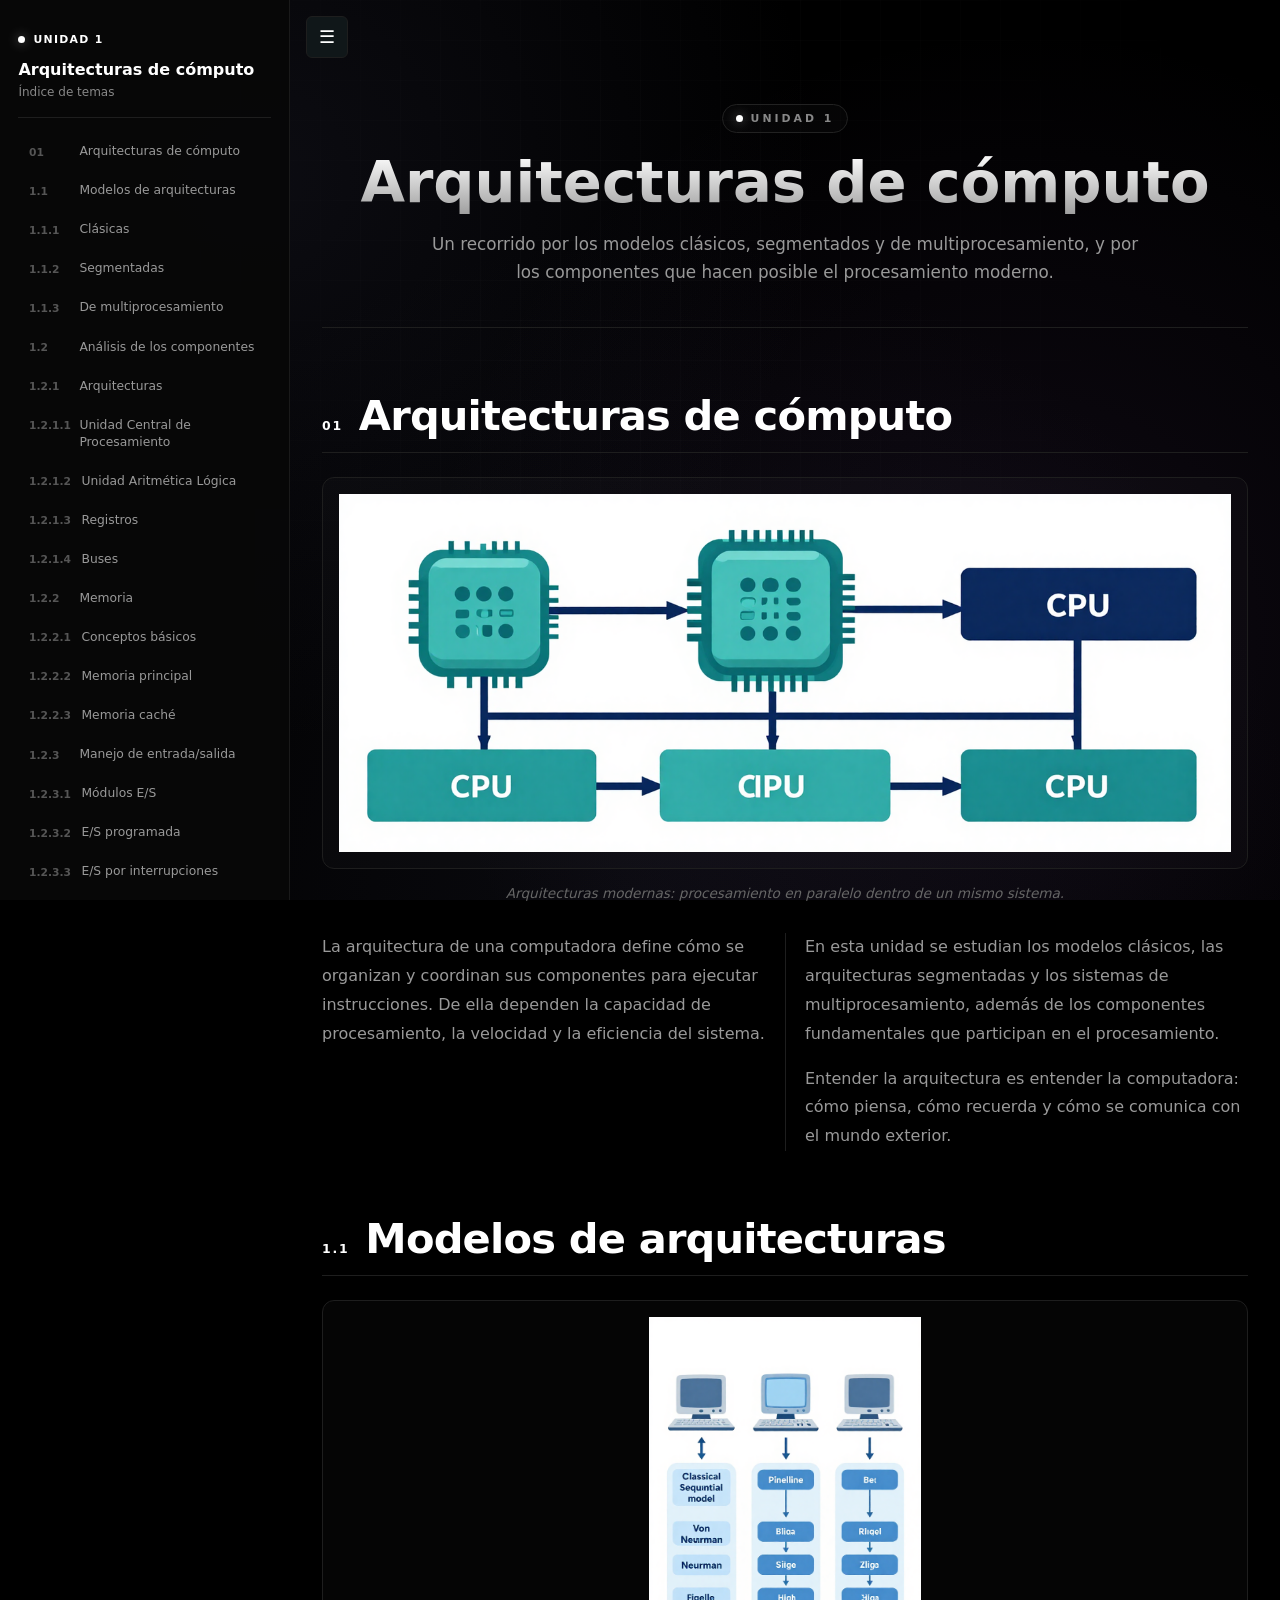
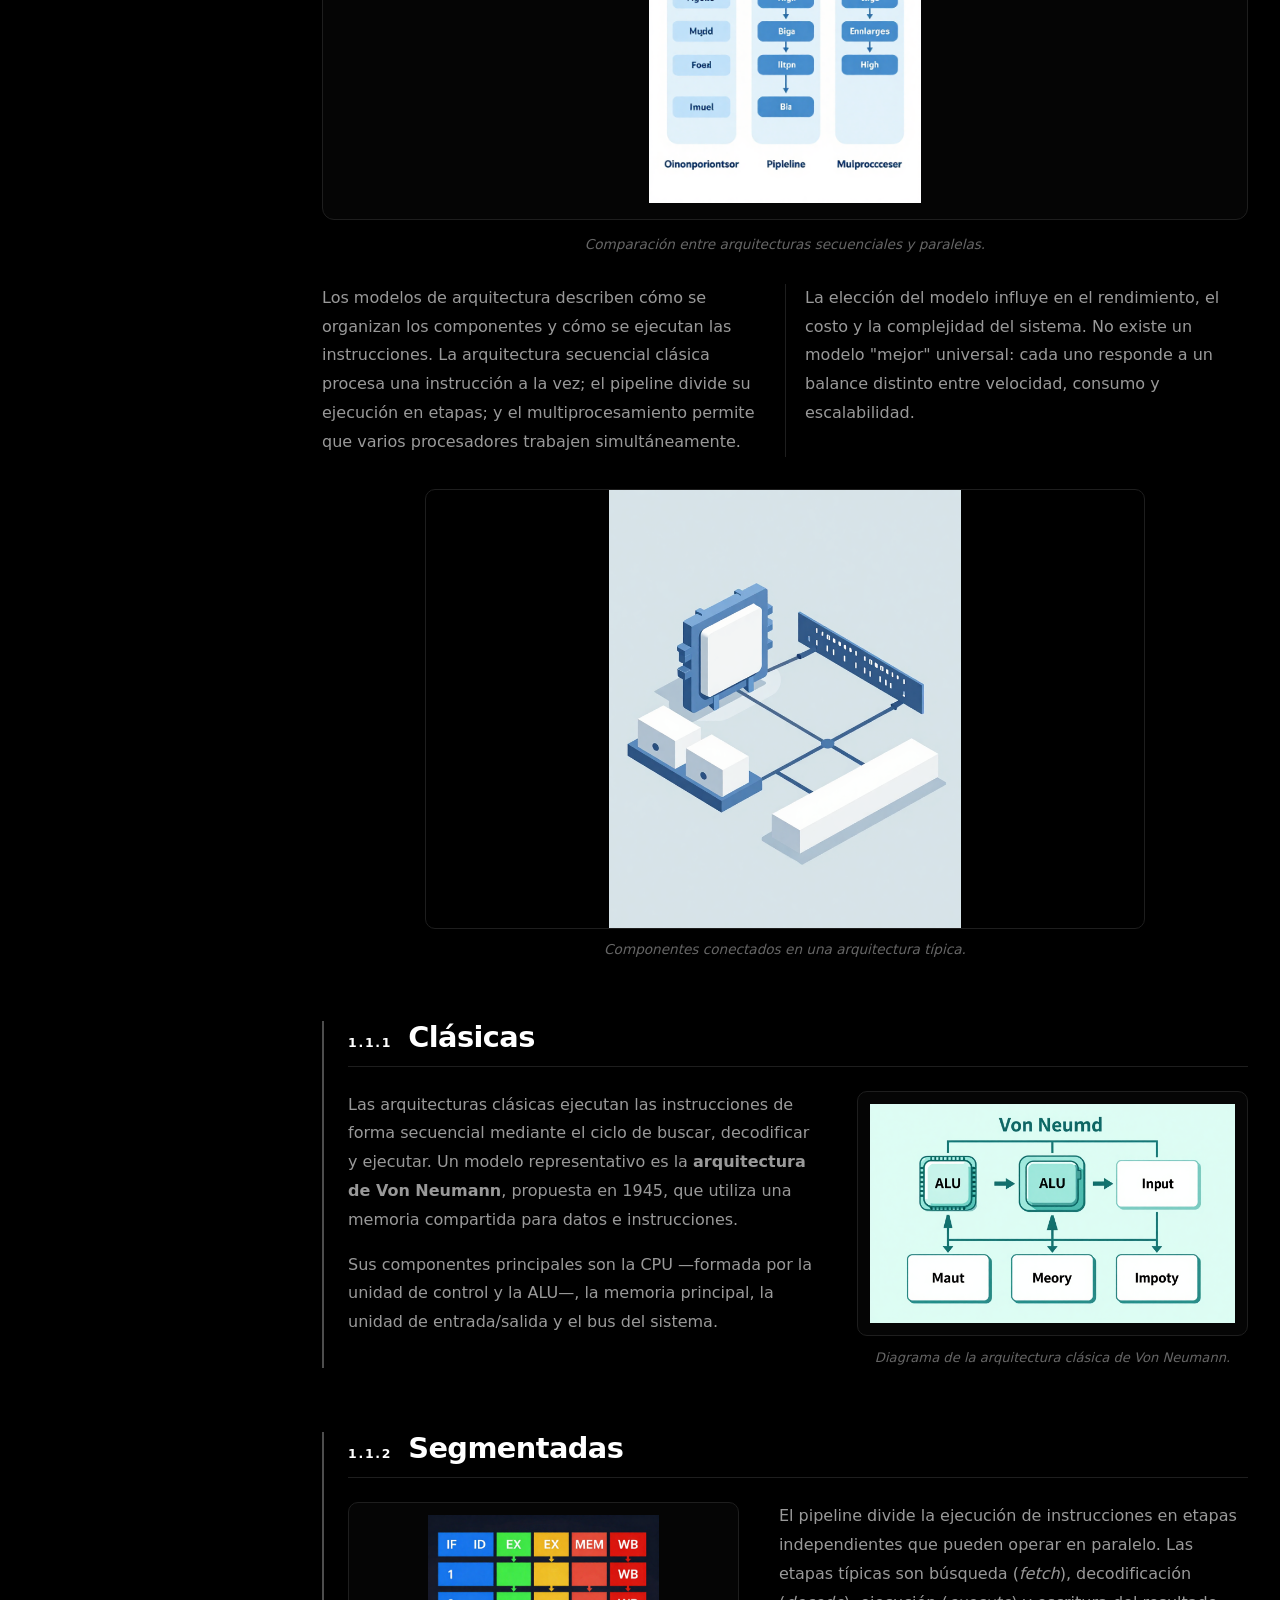
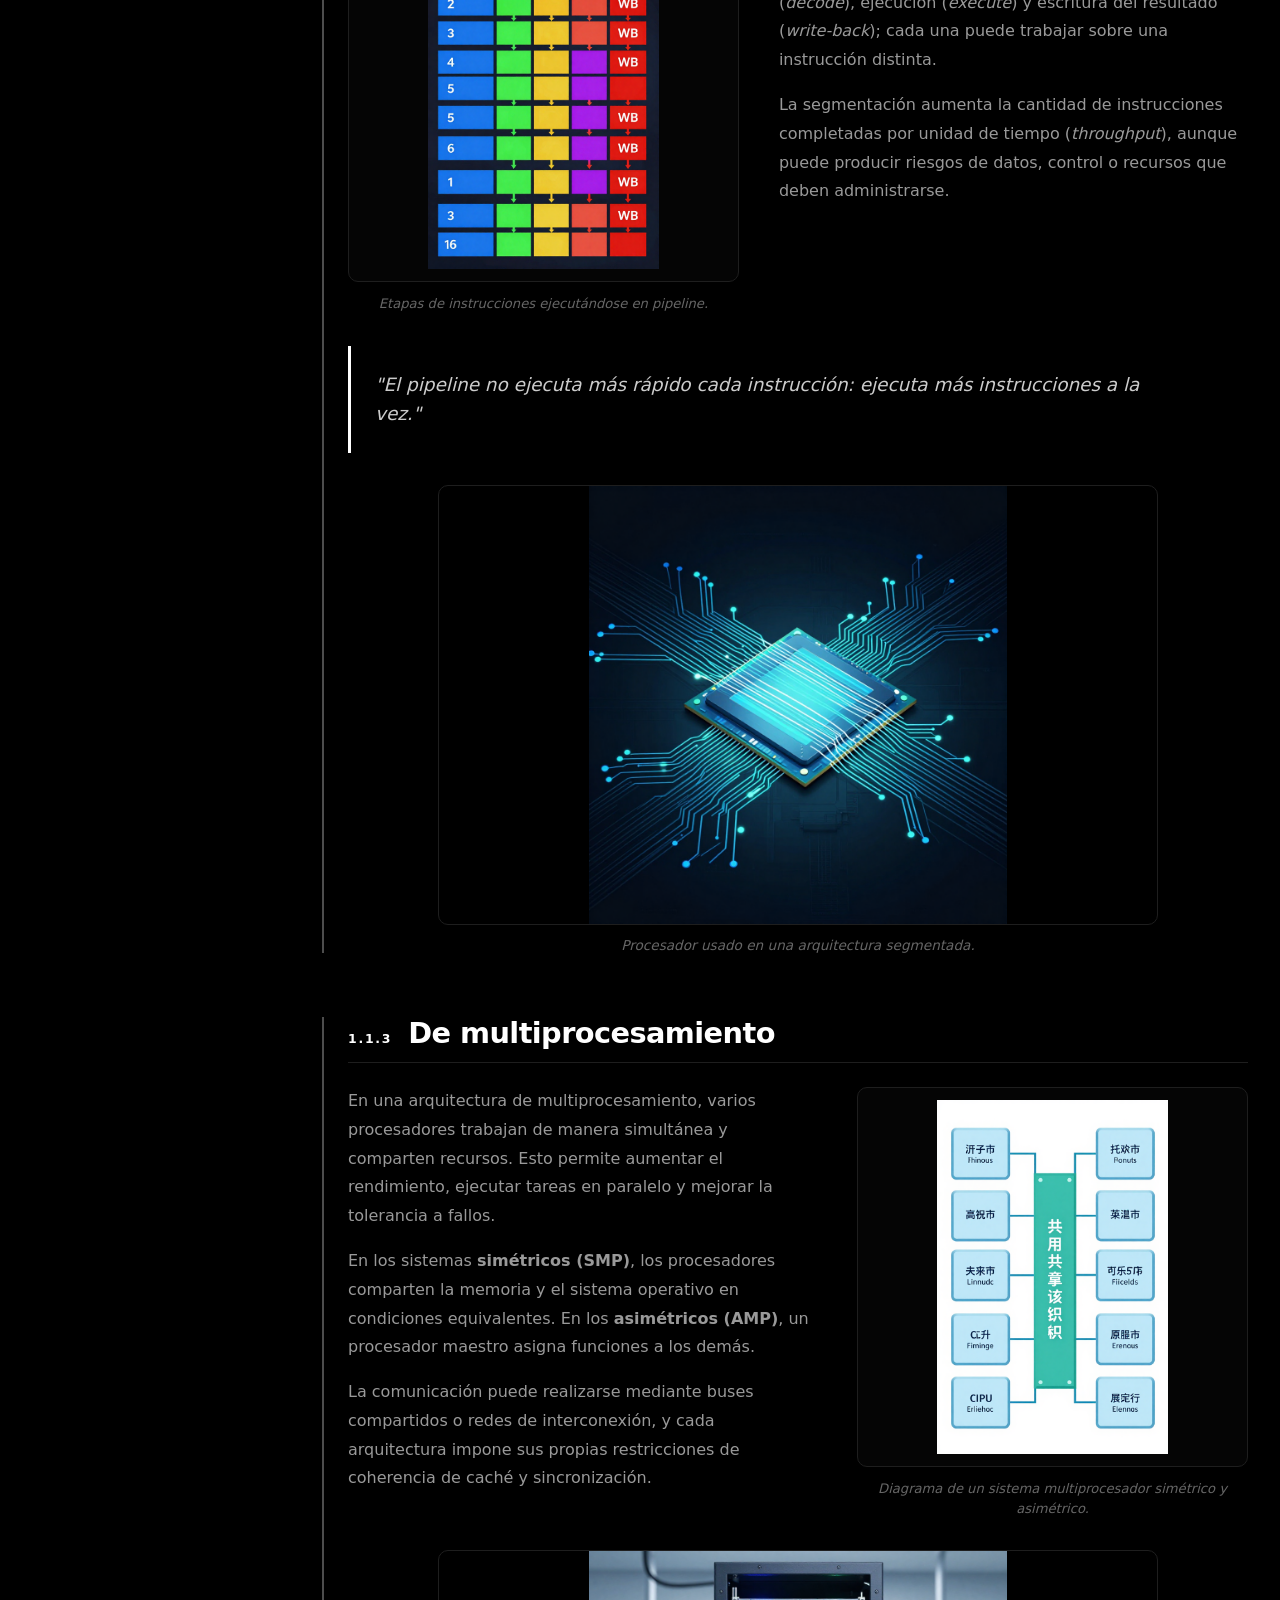
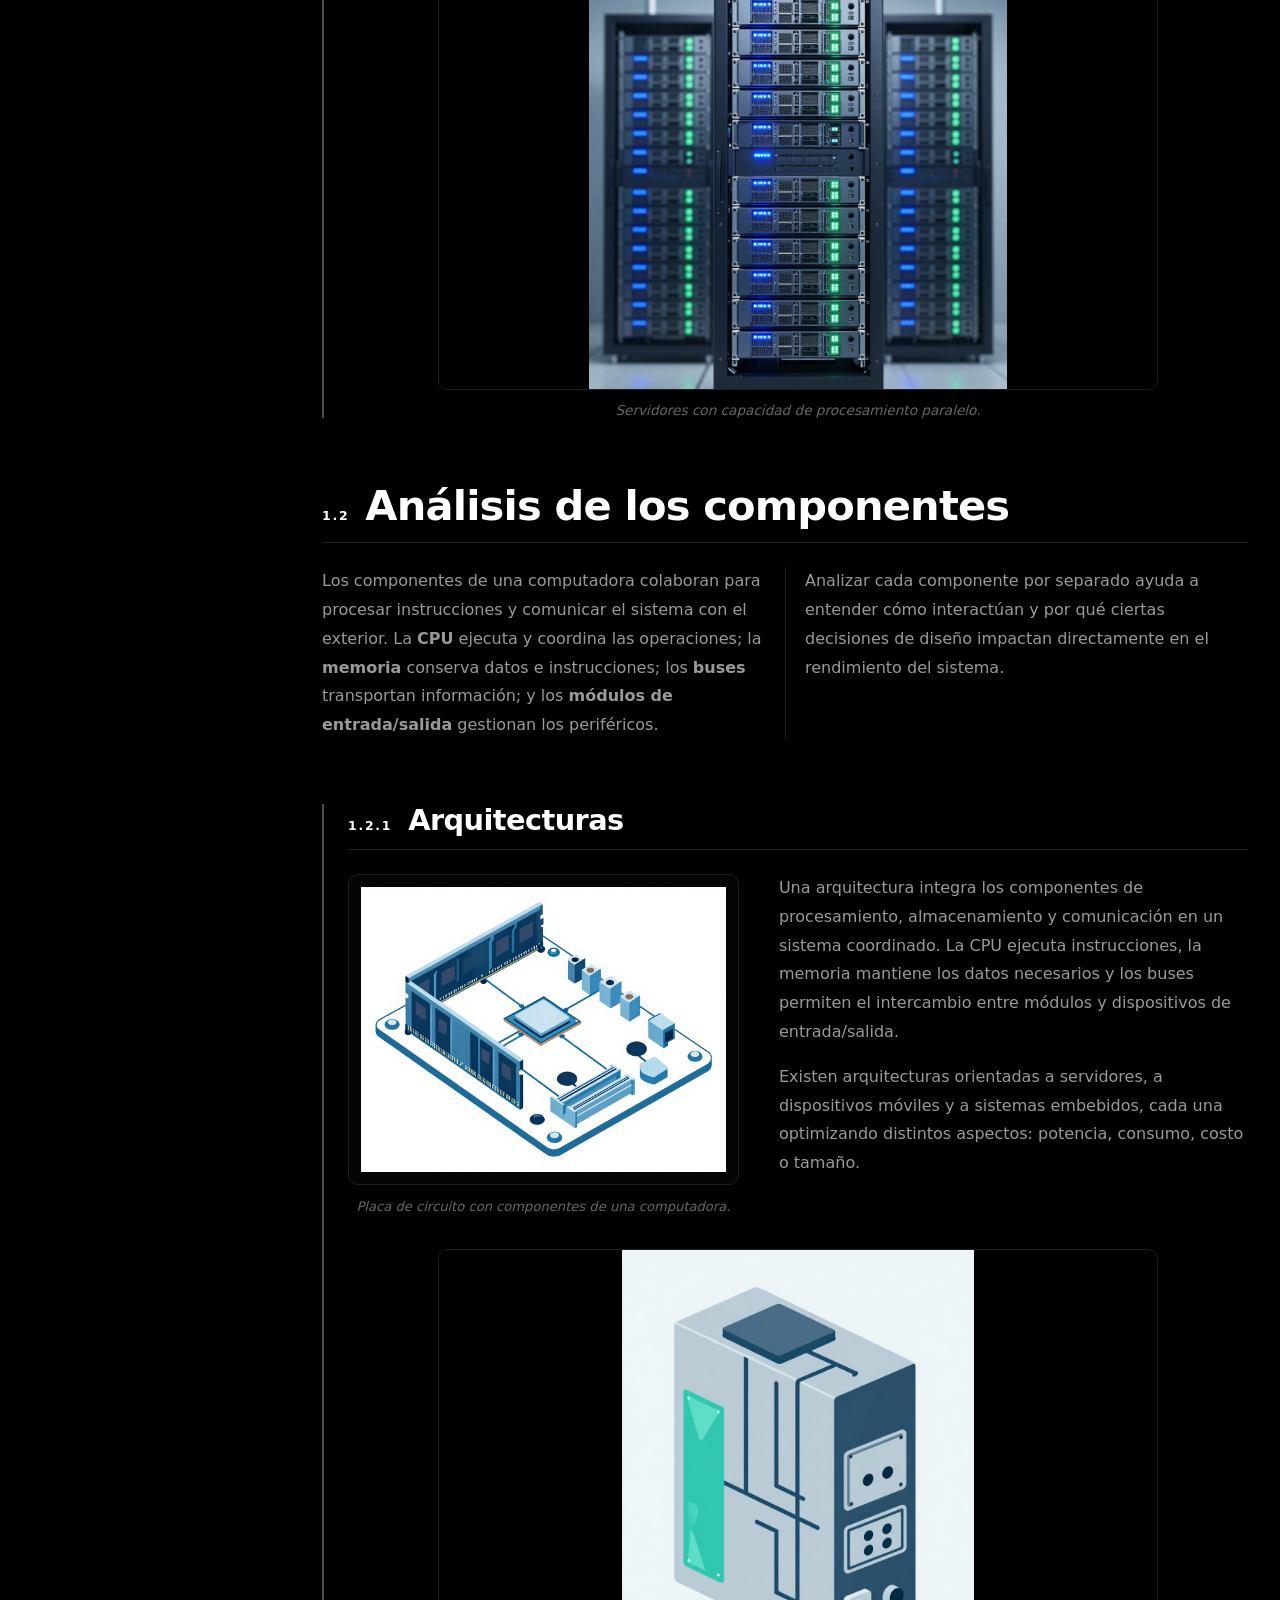
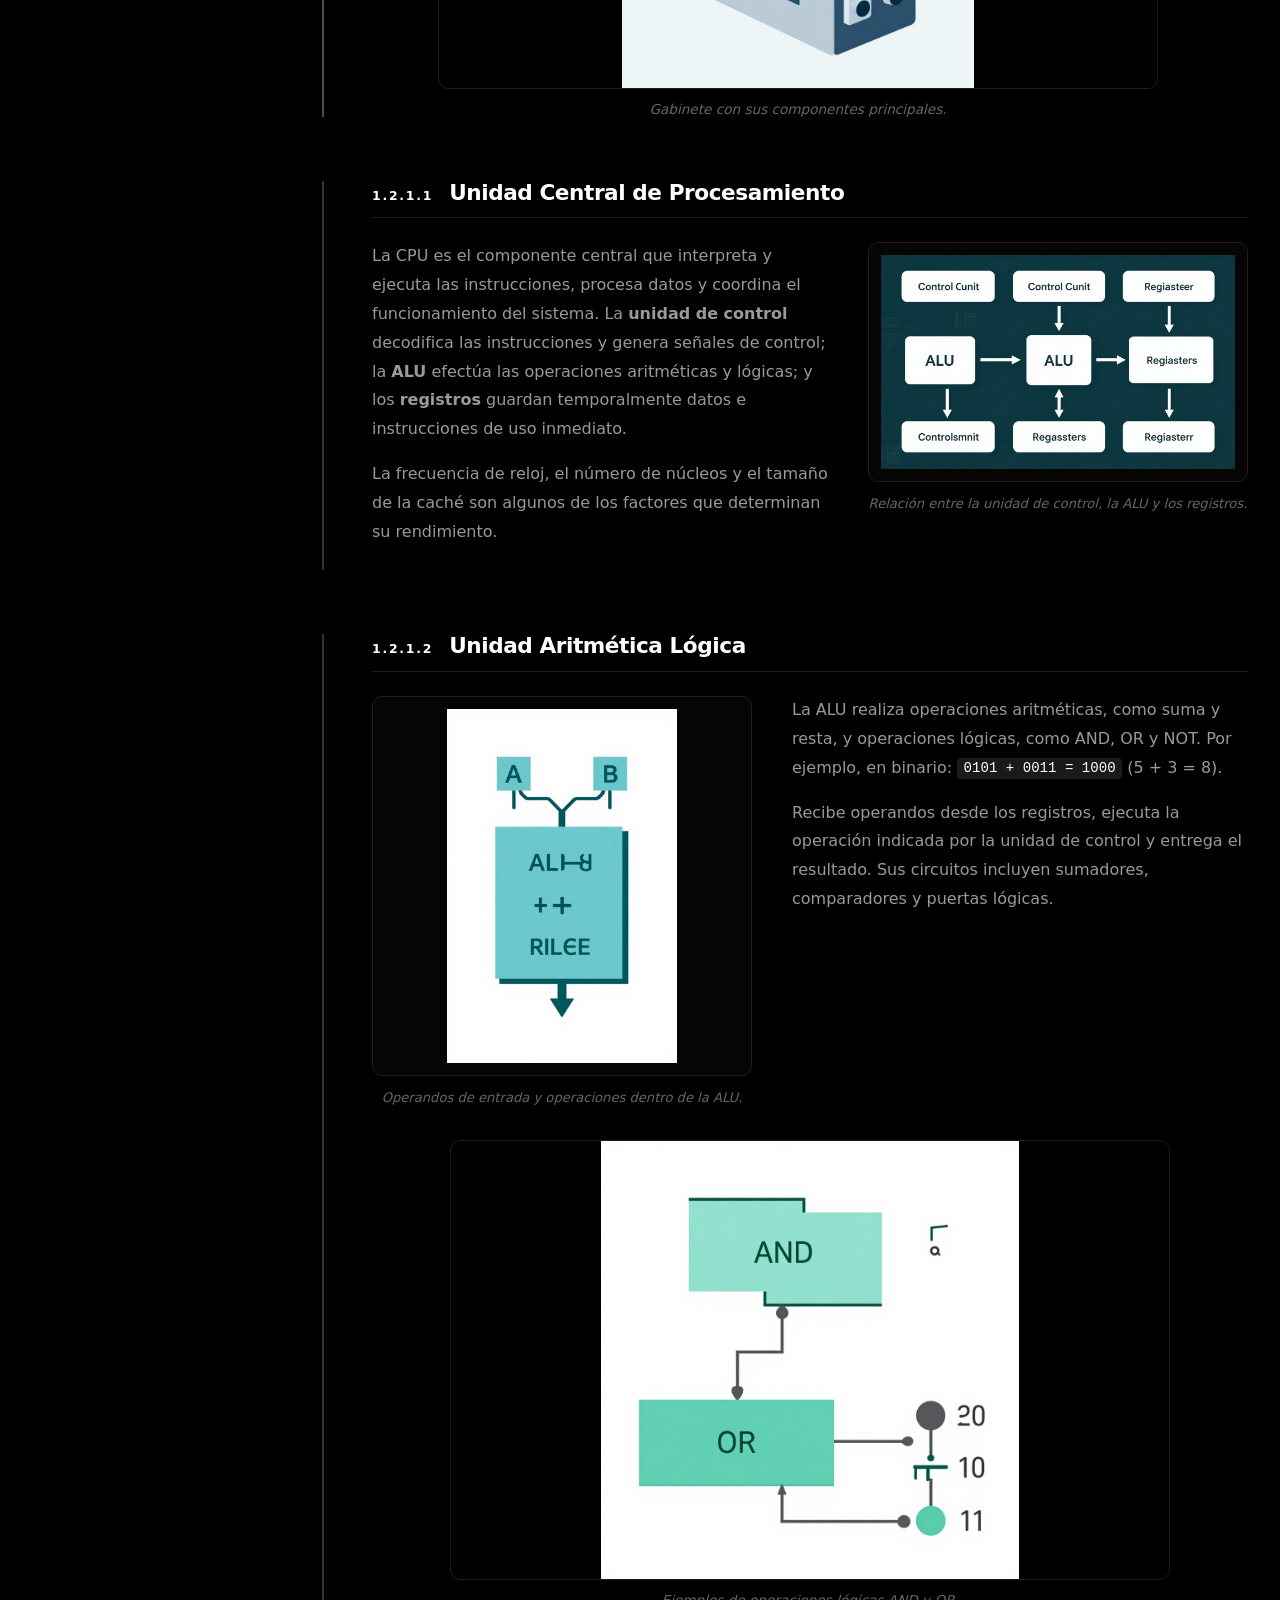
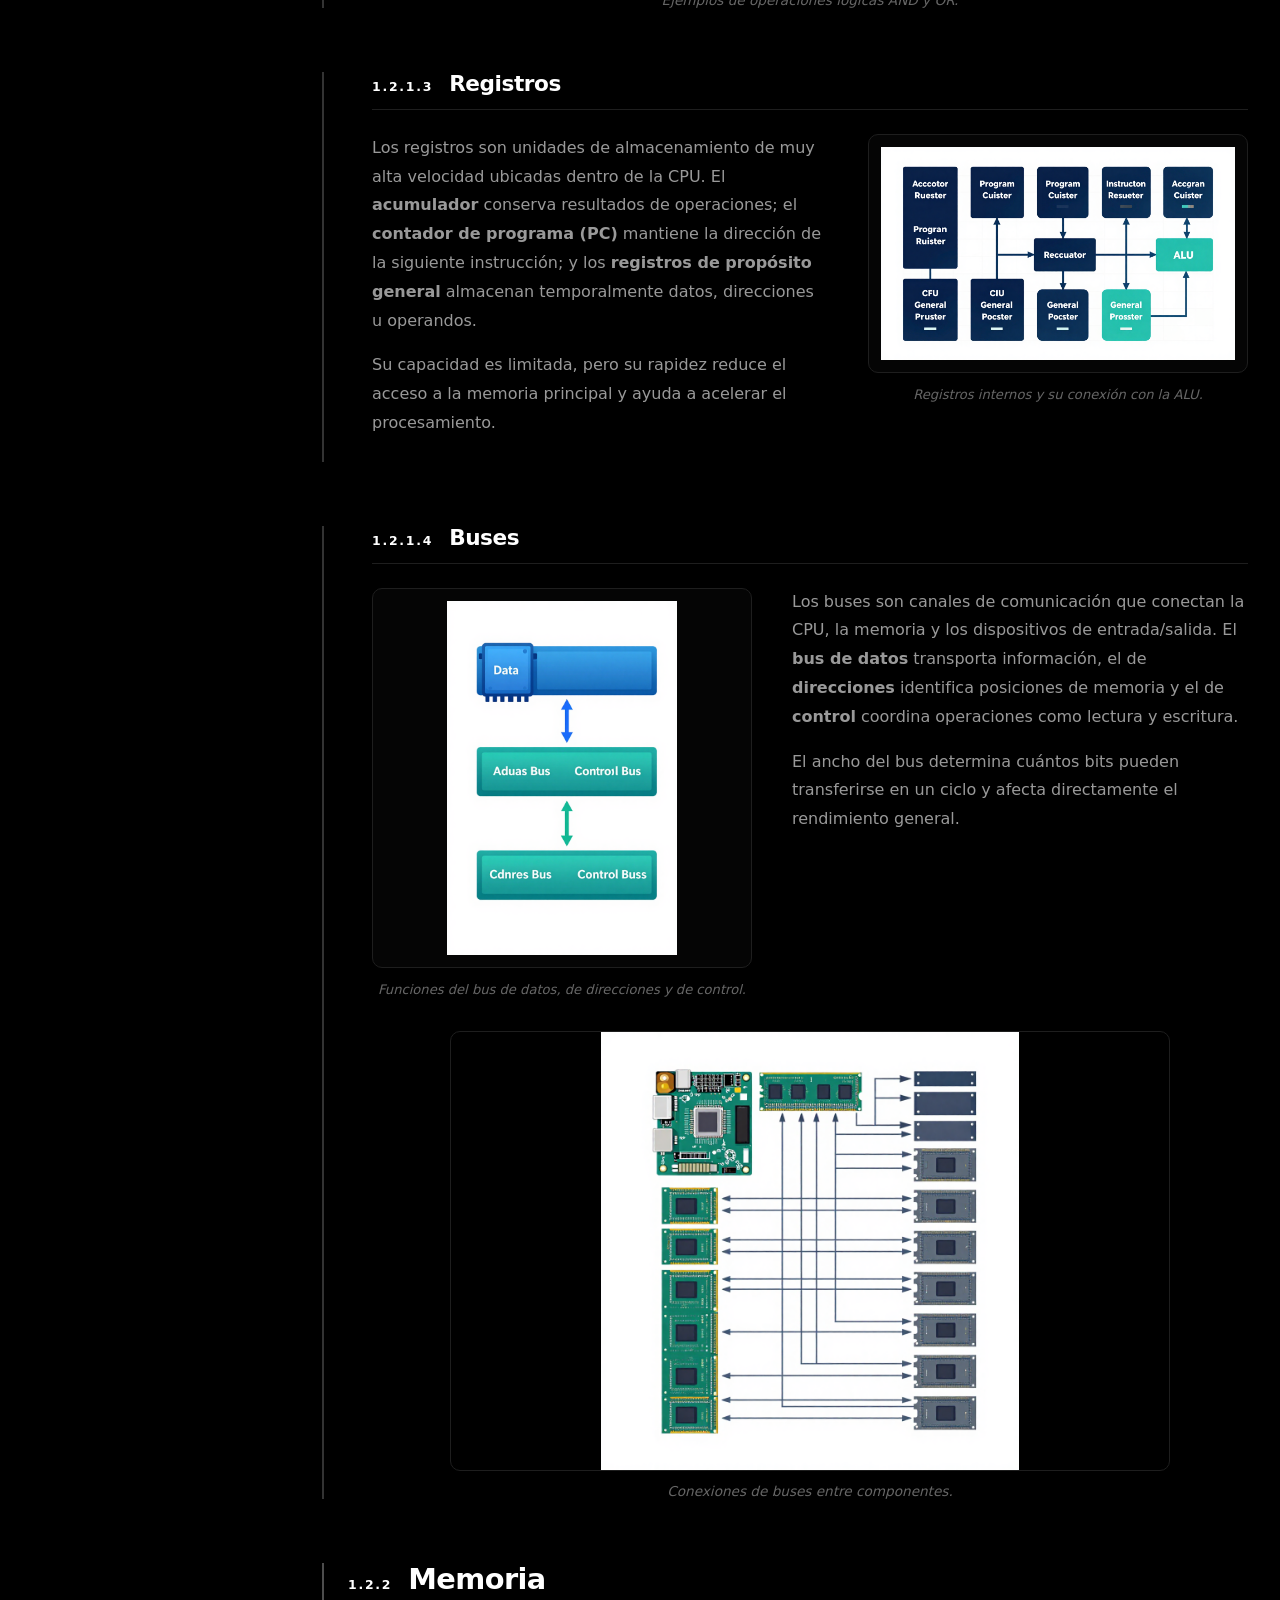
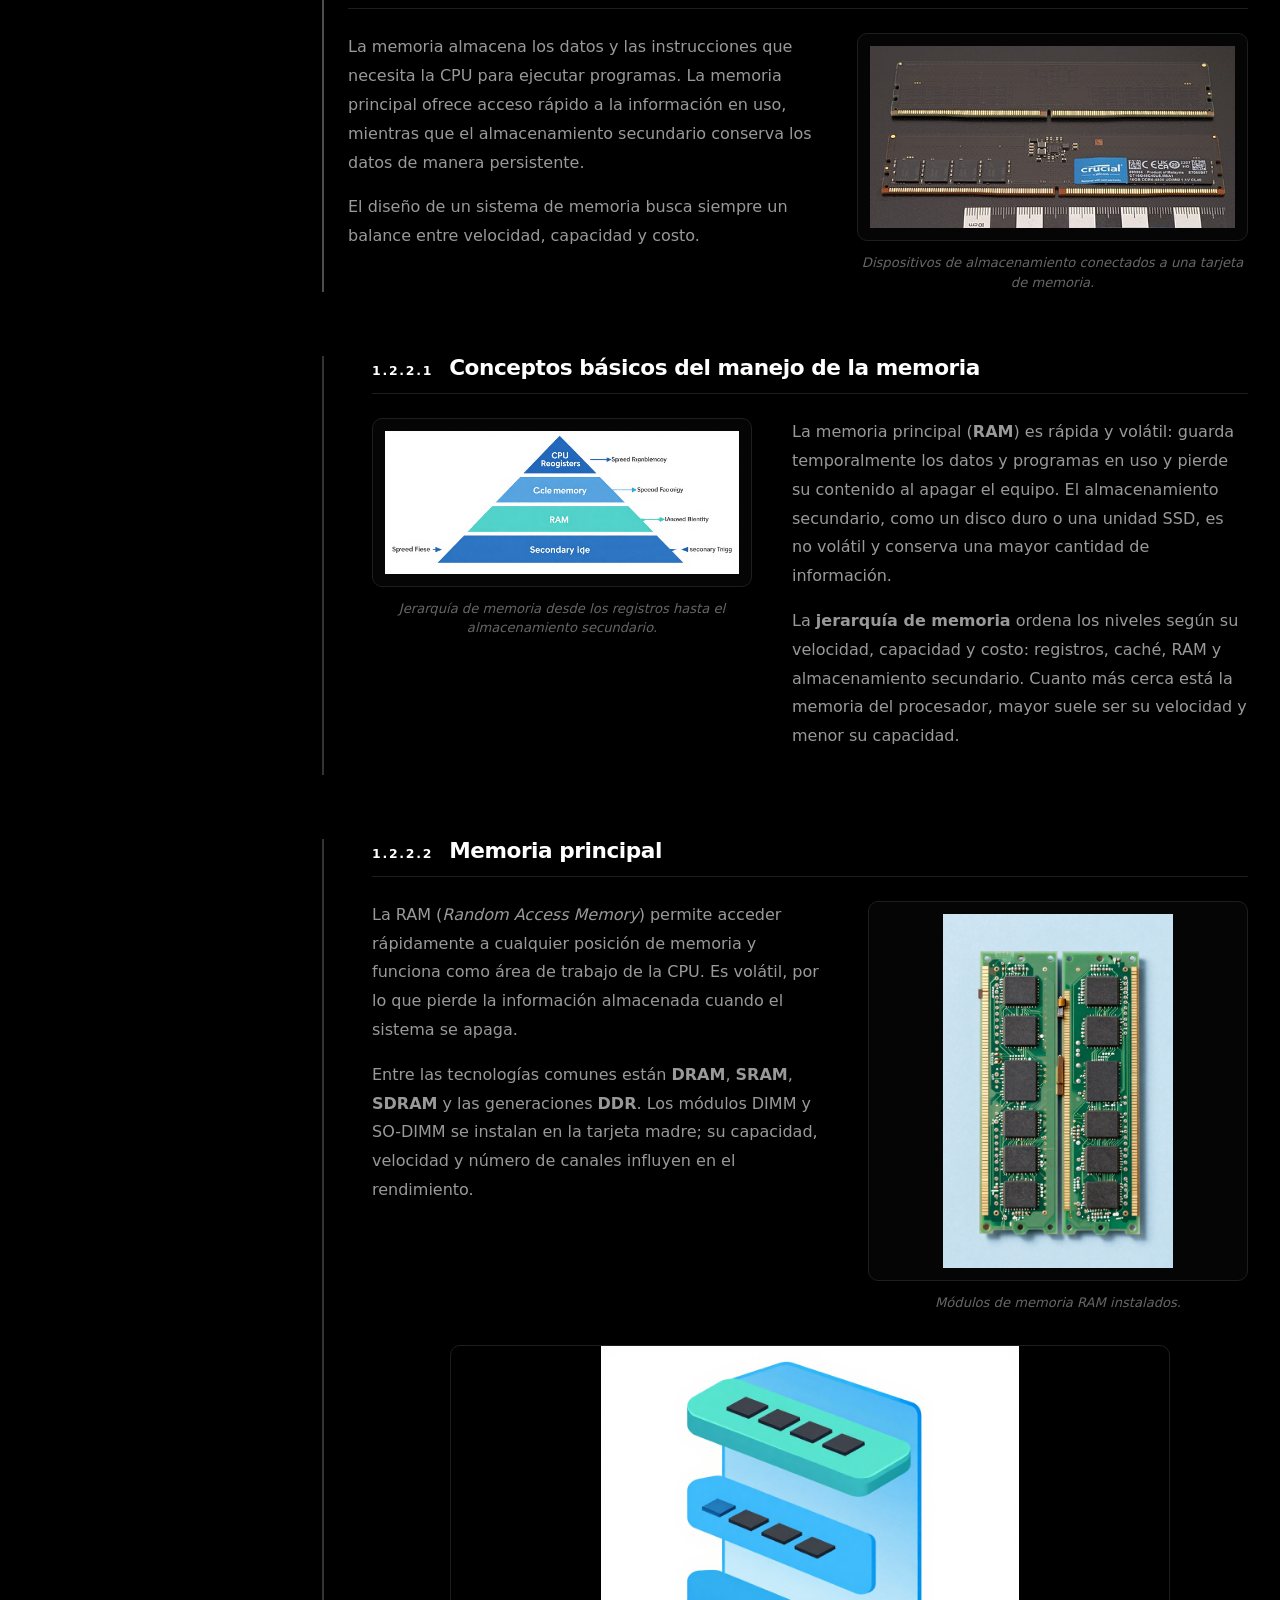
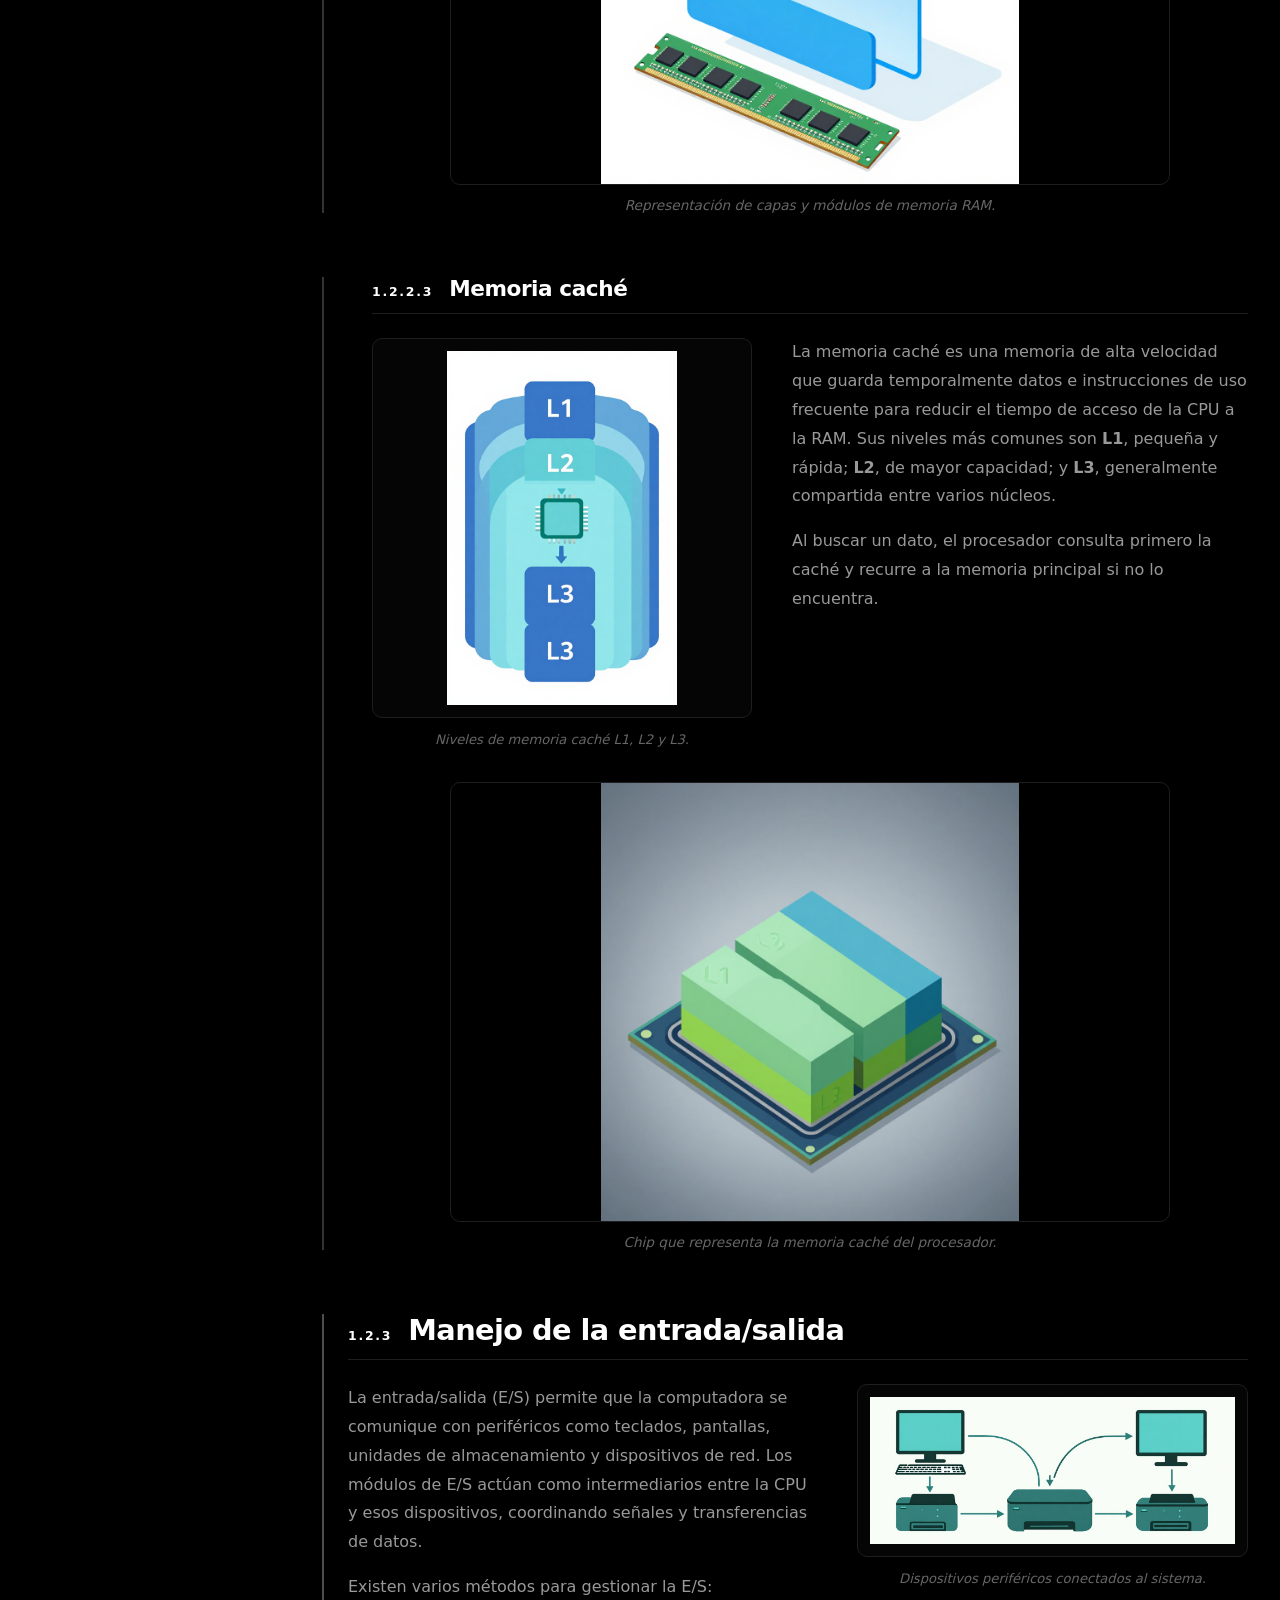
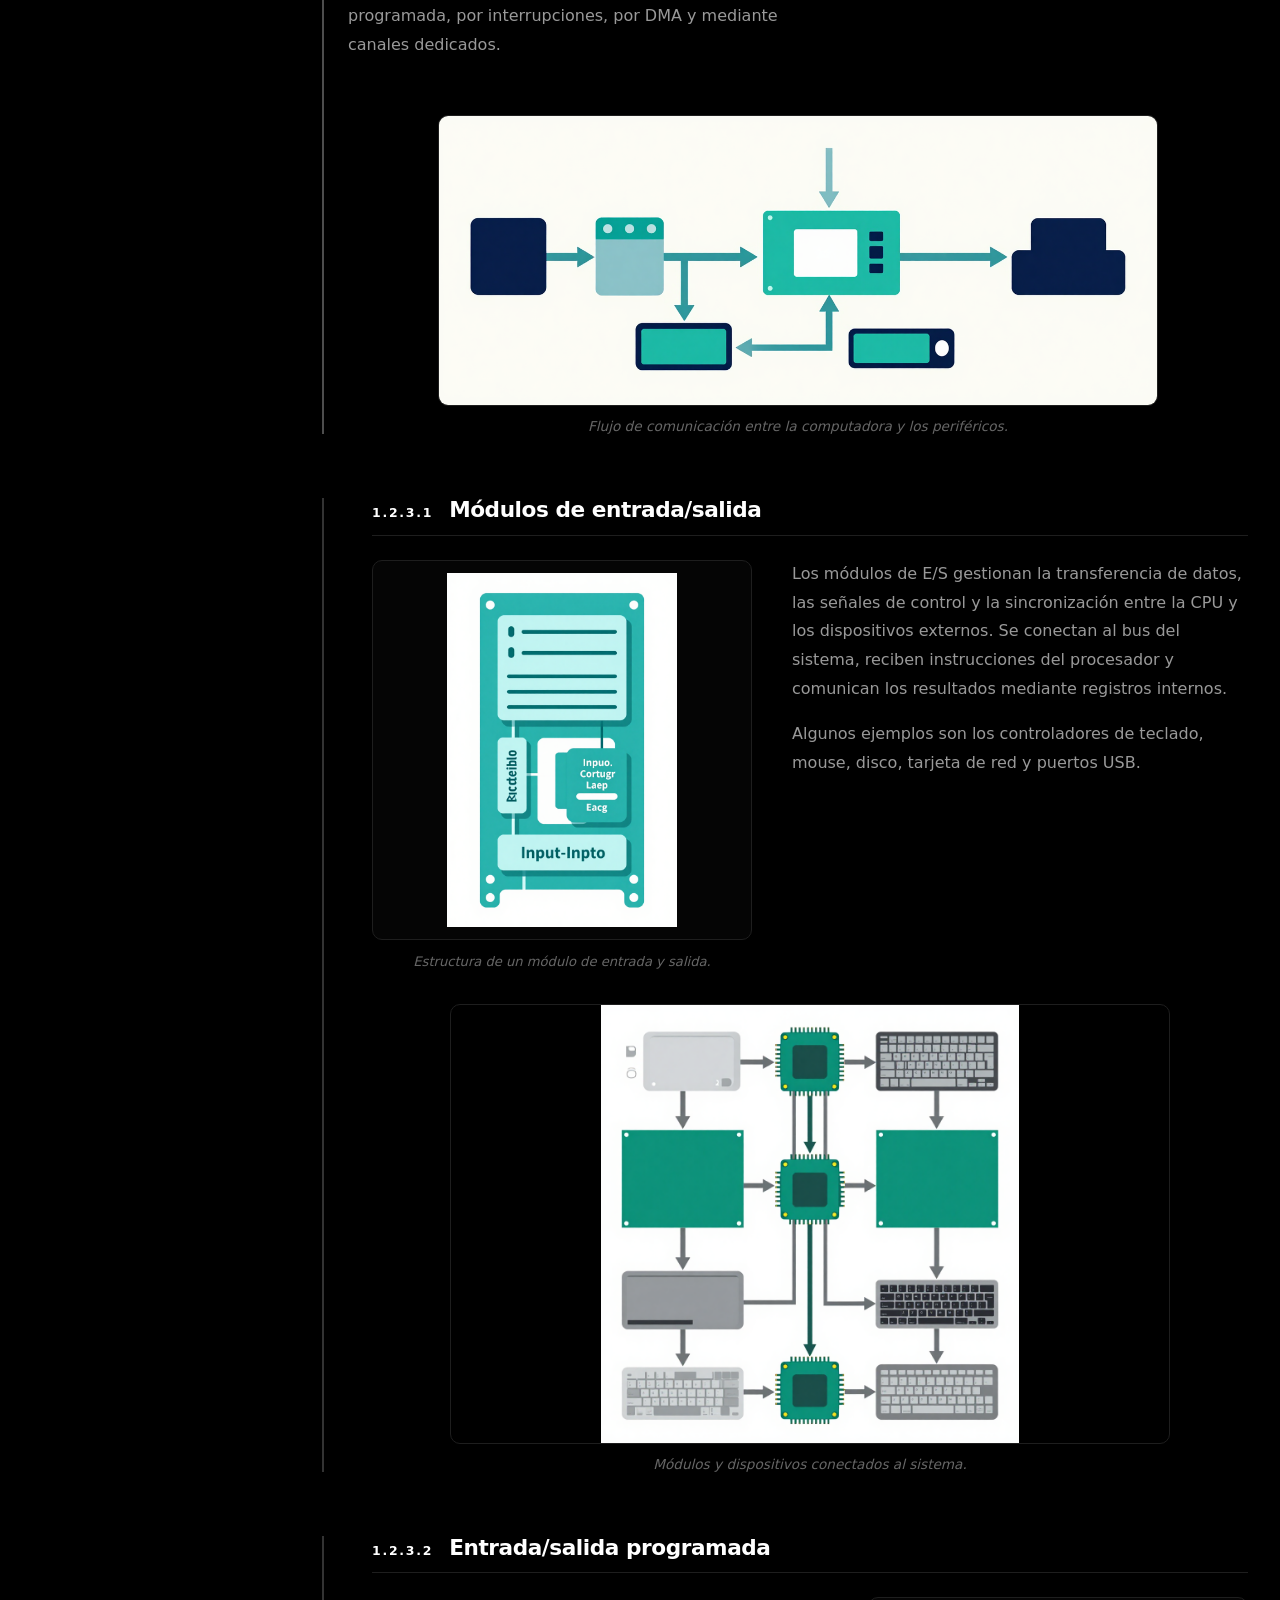
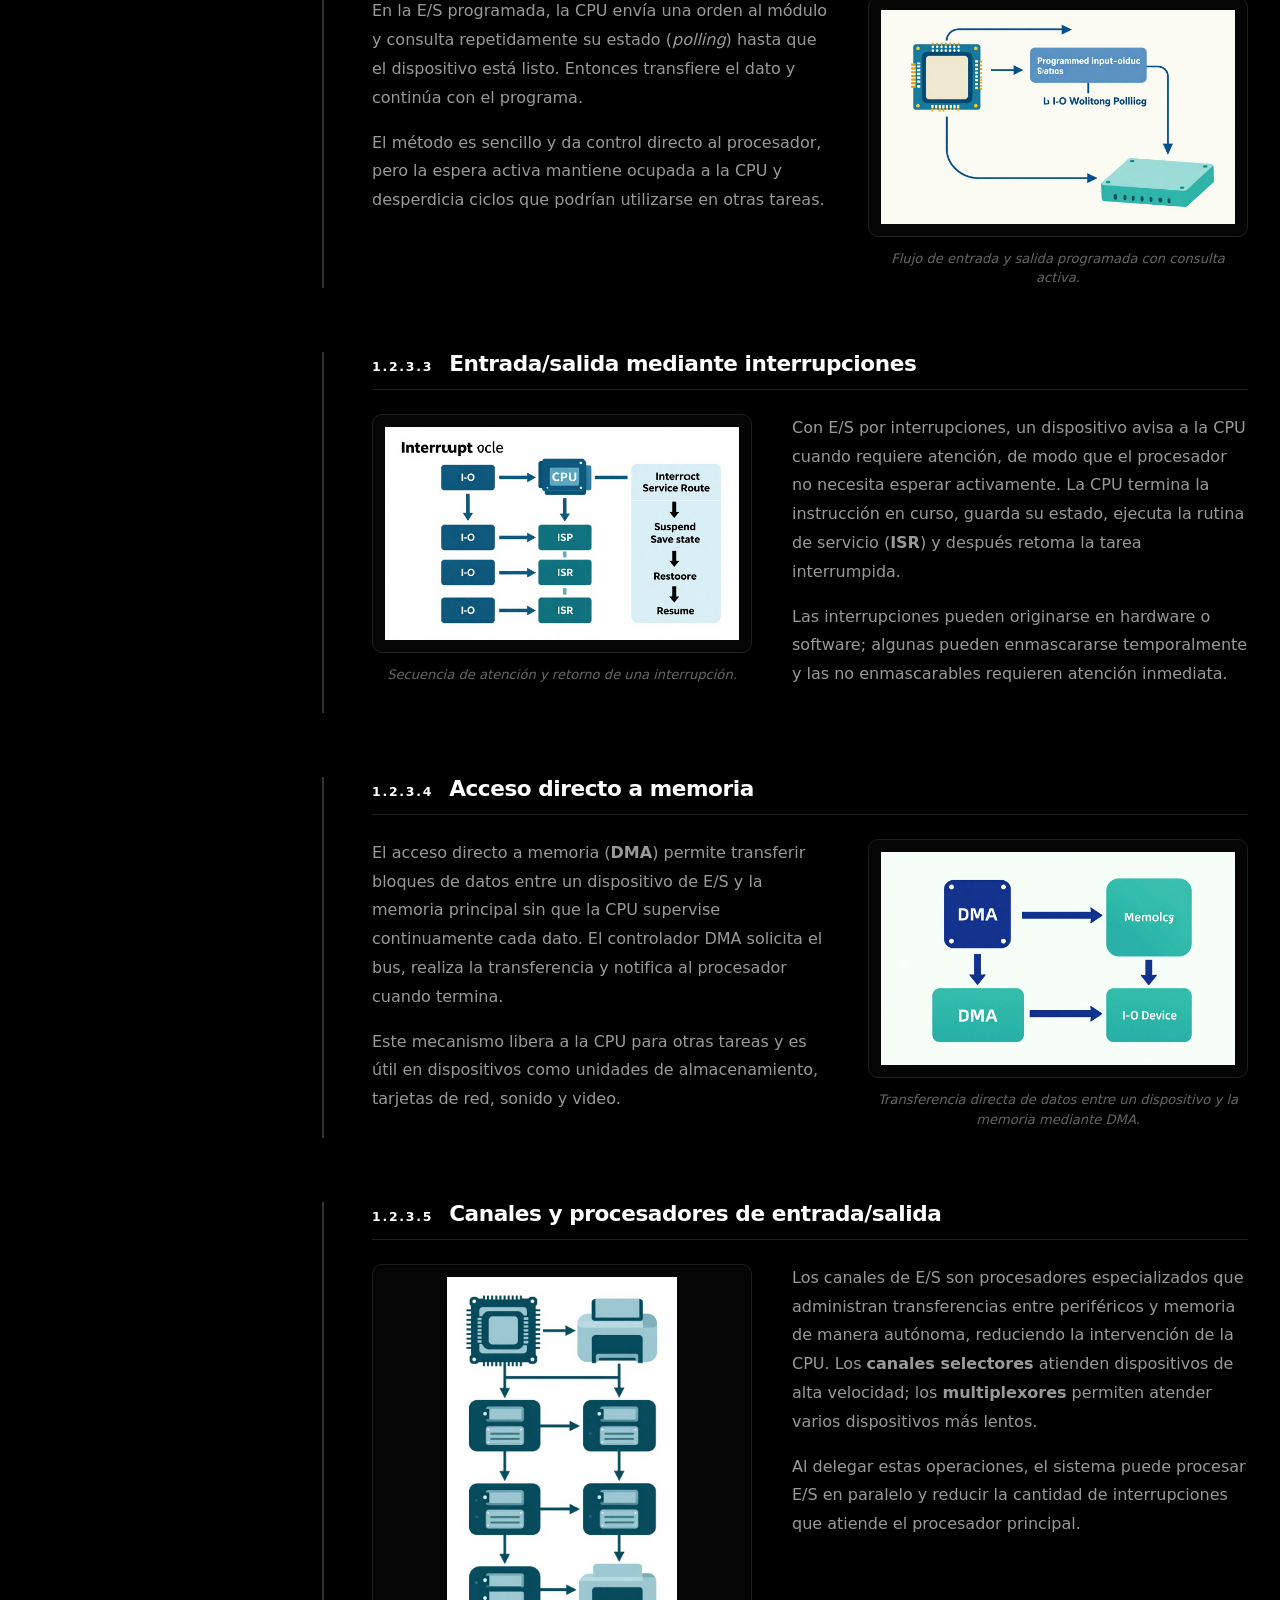
==== unidad1.html @ 91f20ac2 "Unidad 1: layouts alternados A/B/C" ====
<!DOCTYPE html>
<html lang="es">
<head>
  <meta charset="UTF-8">
  <meta name="viewport" content="width=device-width, initial-scale=1.0">
  <title>Unidad 1 · Arquitectura de Computadoras</title>
  <link rel="icon" type="image/png" href="favicon-96x96.png" sizes="96x96">
  <link rel="icon" type="image/svg+xml" href="favicon.svg">
  <link rel="shortcut icon" href="favicon.ico">
  <link rel="apple-touch-icon" sizes="180x180" href="apple-touch-icon.png">
  <meta name="apple-mobile-web-app-title" content="Arquitectura">
  <link rel="manifest" href="site.webmanifest">
  <link rel="stylesheet" href="unidades.css?v=unidad1-revista">
</head>
<body class="unidad1-page">

  <button class="sidebar-toggle" id="sidebarToggle" aria-label="Abrir menú lateral">☰</button>
  <div class="sidebar-overlay" id="sidebarOverlay"></div>

  <!-- ===== SIDEBAR ===== -->
  <aside class="sidebar" id="sidebar">
    <div class="sidebar-header">
      <span class="badge">Unidad 1</span>
      <h2>Arquitecturas de cómputo</h2>
      <p>Índice de temas</p>
    </div>

    <nav class="sidebar-nav">
      <a href="#tema-1-0"><span class="num">01</span> Arquitecturas de cómputo</a>
      <a href="#tema-1-1"><span class="num">1.1</span> Modelos de arquitecturas</a>
      <a href="#tema-1-1-1"><span class="num">1.1.1</span> Clásicas</a>
      <a href="#tema-1-1-2"><span class="num">1.1.2</span> Segmentadas</a>
      <a href="#tema-1-1-3"><span class="num">1.1.3</span> De multiprocesamiento</a>
      <a href="#tema-1-2"><span class="num">1.2</span> Análisis de los componentes</a>
      <a href="#tema-1-2-1"><span class="num">1.2.1</span> Arquitecturas</a>
      <a href="#tema-1-2-1-1"><span class="num">1.2.1.1</span> Unidad Central de Procesamiento</a>
      <a href="#tema-1-2-1-2"><span class="num">1.2.1.2</span> Unidad Aritmética Lógica</a>
      <a href="#tema-1-2-1-3"><span class="num">1.2.1.3</span> Registros</a>
      <a href="#tema-1-2-1-4"><span class="num">1.2.1.4</span> Buses</a>
      <a href="#tema-1-2-2"><span class="num">1.2.2</span> Memoria</a>
      <a href="#tema-1-2-2-1"><span class="num">1.2.2.1</span> Conceptos básicos</a>
      <a href="#tema-1-2-2-2"><span class="num">1.2.2.2</span> Memoria principal</a>
      <a href="#tema-1-2-2-3"><span class="num">1.2.2.3</span> Memoria caché</a>
      <a href="#tema-1-2-3"><span class="num">1.2.3</span> Manejo de entrada/salida</a>
      <a href="#tema-1-2-3-1"><span class="num">1.2.3.1</span> Módulos E/S</a>
      <a href="#tema-1-2-3-2"><span class="num">1.2.3.2</span> E/S programada</a>
      <a href="#tema-1-2-3-3"><span class="num">1.2.3.3</span> E/S por interrupciones</a>
      <a href="#tema-1-2-3-4"><span class="num">1.2.3.4</span> Acceso directo a memoria</a>
      <a href="#tema-1-2-3-5"><span class="num">1.2.3.5</span> Canales y procesadores E/S</a>
      <a href="#tema-1-2-4"><span class="num">1.2.4</span> Buses</a>
      <a href="#tema-1-2-4-1"><span class="num">1.2.4.1</span> Tipos de buses</a>
      <a href="#tema-1-2-4-2"><span class="num">1.2.4.2</span> Estructura de los buses</a>
      <a href="#tema-1-2-4-3"><span class="num">1.2.4.3</span> Jerarquías de buses</a>
      <a href="#tema-1-2-5"><span class="num">1.2.5</span> Interrupciones</a>
    </nav>

    <div class="sidebar-footer">
      <a href="index.html" class="back-home">← Volver al menú principal</a>
    </div>
  </aside>

  <!-- ===== CONTENIDO ===== -->
  <div class="app">
    <main class="main-content">

      <header class="unit-hero">
        <span class="badge">Unidad 1</span>
        <h1>Arquitecturas de cómputo</h1>
        <p>Un recorrido por los modelos clásicos, segmentados y de multiprocesamiento, y por los componentes que hacen posible el procesamiento moderno.</p>
      </header>

      <!-- ========== TEMA 01 · Layout C ========== -->
      <article id="tema-1-0" class="tema tema-layout-c">
        <header class="tema-header">
          <span class="tema-num">01</span>
          <h2>Arquitecturas de cómputo</h2>
        </header>

        <figure class="tema-hero">
          <img src="imagenes/unidades/unidad1/1_0_01.png" alt="Procesadores trabajando en paralelo">
          <figcaption>Arquitecturas modernas: procesamiento en paralelo dentro de un mismo sistema.</figcaption>
        </figure>

        <div class="tema-body cols-2">
          <p>La arquitectura de una computadora define cómo se organizan y coordinan sus componentes para ejecutar instrucciones. De ella dependen la capacidad de procesamiento, la velocidad y la eficiencia del sistema.</p>
          <p>En esta unidad se estudian los modelos clásicos, las arquitecturas segmentadas y los sistemas de multiprocesamiento, además de los componentes fundamentales que participan en el procesamiento.</p>
          <p>Entender la arquitectura es entender la computadora: cómo piensa, cómo recuerda y cómo se comunica con el mundo exterior.</p>
        </div>
      </article>

      <!-- ========== TEMA 1.1 · Layout C ========== -->
      <article id="tema-1-1" class="tema tema-layout-c">
        <header class="tema-header">
          <span class="tema-num">1.1</span>
          <h2>Modelos de arquitecturas</h2>
        </header>

        <figure class="tema-hero">
          <img src="imagenes/unidades/unidad1/1_1_01.png" alt="Comparación de arquitecturas">
          <figcaption>Comparación entre arquitecturas secuenciales y paralelas.</figcaption>
        </figure>

        <div class="tema-body cols-2">
          <p>Los modelos de arquitectura describen cómo se organizan los componentes y cómo se ejecutan las instrucciones. La arquitectura secuencial clásica procesa una instrucción a la vez; el pipeline divide su ejecución en etapas; y el multiprocesamiento permite que varios procesadores trabajen simultáneamente.</p>
          <p>La elección del modelo influye en el rendimiento, el costo y la complejidad del sistema. No existe un modelo "mejor" universal: cada uno responde a un balance distinto entre velocidad, consumo y escalabilidad.</p>
        </div>

        <figure class="tema-figure">
          <img src="imagenes/unidades/unidad1/1_1_02.png" alt="Componentes de una arquitectura">
          <figcaption>Componentes conectados en una arquitectura típica.</figcaption>
        </figure>
      </article>

      <!-- ========== TEMA 1.1.1 · Layout A ========== -->
      <article id="tema-1-1-1" class="tema tema-sub tema-layout-a">
        <header class="tema-header">
          <span class="tema-num">1.1.1</span>
          <h3>Clásicas</h3>
        </header>

        <div class="tema-layout">
          <div class="tema-body">
            <p>Las arquitecturas clásicas ejecutan las instrucciones de forma secuencial mediante el ciclo de buscar, decodificar y ejecutar. Un modelo representativo es la <strong>arquitectura de Von Neumann</strong>, propuesta en 1945, que utiliza una memoria compartida para datos e instrucciones.</p>
            <p>Sus componentes principales son la CPU —formada por la unidad de control y la ALU—, la memoria principal, la unidad de entrada/salida y el bus del sistema.</p>
          </div>
          <figure class="tema-figure">
            <img src="imagenes/unidades/unidad1/1_1_1_01.png" alt="Arquitectura de Von Neumann">
            <figcaption>Diagrama de la arquitectura clásica de Von Neumann.</figcaption>
          </figure>
        </div>
      </article>

      <!-- ========== TEMA 1.1.2 · Layout B ========== -->
      <article id="tema-1-1-2" class="tema tema-sub tema-layout-b">
        <header class="tema-header">
          <span class="tema-num">1.1.2</span>
          <h3>Segmentadas</h3>
        </header>

        <div class="tema-layout">
          <figure class="tema-figure">
            <img src="imagenes/unidades/unidad1/1_1_2_01.png" alt="Pipeline de instrucciones">
            <figcaption>Etapas de instrucciones ejecutándose en pipeline.</figcaption>
          </figure>
          <div class="tema-body">
            <p>El pipeline divide la ejecución de instrucciones en etapas independientes que pueden operar en paralelo. Las etapas típicas son búsqueda (<em>fetch</em>), decodificación (<em>decode</em>), ejecución (<em>execute</em>) y escritura del resultado (<em>write-back</em>); cada una puede trabajar sobre una instrucción distinta.</p>
            <p>La segmentación aumenta la cantidad de instrucciones completadas por unidad de tiempo (<em>throughput</em>), aunque puede producir riesgos de datos, control o recursos que deben administrarse.</p>
          </div>
        </div>

        <blockquote class="tema-quote">
          "El pipeline no ejecuta más rápido cada instrucción: ejecuta más instrucciones a la vez."
        </blockquote>

        <figure class="tema-figure">
          <img src="imagenes/unidades/unidad1/1_1_2_02.png" alt="Procesador segmentado">
          <figcaption>Procesador usado en una arquitectura segmentada.</figcaption>
        </figure>
      </article>

      <!-- ========== TEMA 1.1.3 · Layout A ========== -->
      <article id="tema-1-1-3" class="tema tema-sub tema-layout-a">
        <header class="tema-header">
          <span class="tema-num">1.1.3</span>
          <h3>De multiprocesamiento</h3>
        </header>

        <div class="tema-layout">
          <div class="tema-body">
            <p>En una arquitectura de multiprocesamiento, varios procesadores trabajan de manera simultánea y comparten recursos. Esto permite aumentar el rendimiento, ejecutar tareas en paralelo y mejorar la tolerancia a fallos.</p>
            <p>En los sistemas <strong>simétricos (SMP)</strong>, los procesadores comparten la memoria y el sistema operativo en condiciones equivalentes. En los <strong>asimétricos (AMP)</strong>, un procesador maestro asigna funciones a los demás.</p>
            <p>La comunicación puede realizarse mediante buses compartidos o redes de interconexión, y cada arquitectura impone sus propias restricciones de coherencia de caché y sincronización.</p>
          </div>
          <figure class="tema-figure">
            <img src="imagenes/unidades/unidad1/1_1_3_01.png" alt="Sistema multiprocesador">
            <figcaption>Diagrama de un sistema multiprocesador simétrico y asimétrico.</figcaption>
          </figure>
        </div>

        <figure class="tema-figure">
          <img src="imagenes/unidades/unidad1/1_1_3_02.png" alt="Servidores multiprocesador">
          <figcaption>Servidores con capacidad de procesamiento paralelo.</figcaption>
        </figure>
      </article>

      <!-- ========== TEMA 1.2 · Layout C ========== -->
      <article id="tema-1-2" class="tema tema-layout-c">
        <header class="tema-header">
          <span class="tema-num">1.2</span>
          <h2>Análisis de los componentes</h2>
        </header>

        <div class="tema-body cols-2">
          <p>Los componentes de una computadora colaboran para procesar instrucciones y comunicar el sistema con el exterior. La <strong>CPU</strong> ejecuta y coordina las operaciones; la <strong>memoria</strong> conserva datos e instrucciones; los <strong>buses</strong> transportan información; y los <strong>módulos de entrada/salida</strong> gestionan los periféricos.</p>
          <p>Analizar cada componente por separado ayuda a entender cómo interactúan y por qué ciertas decisiones de diseño impactan directamente en el rendimiento del sistema.</p>
        </div>
      </article>

      <!-- ========== TEMA 1.2.1 · Layout B ========== -->
      <article id="tema-1-2-1" class="tema tema-sub tema-layout-b">
        <header class="tema-header">
          <span class="tema-num">1.2.1</span>
          <h3>Arquitecturas</h3>
        </header>

        <div class="tema-layout">
          <figure class="tema-figure">
            <img src="imagenes/unidades/unidad1/1_2_1_01.png" alt="Placa de circuito">
            <figcaption>Placa de circuito con componentes de una computadora.</figcaption>
          </figure>
          <div class="tema-body">
            <p>Una arquitectura integra los componentes de procesamiento, almacenamiento y comunicación en un sistema coordinado. La CPU ejecuta instrucciones, la memoria mantiene los datos necesarios y los buses permiten el intercambio entre módulos y dispositivos de entrada/salida.</p>
            <p>Existen arquitecturas orientadas a servidores, a dispositivos móviles y a sistemas embebidos, cada una optimizando distintos aspectos: potencia, consumo, costo o tamaño.</p>
          </div>
        </div>

        <figure class="tema-figure">
          <img src="imagenes/unidades/unidad1/1_2_1_02.png" alt="Gabinete de computadora">
          <figcaption>Gabinete con sus componentes principales.</figcaption>
        </figure>
      </article>

      <!-- ========== TEMA 1.2.1.1 · Layout A ========== -->
      <article id="tema-1-2-1-1" class="tema tema-sub2 tema-layout-a">
        <header class="tema-header">
          <span class="tema-num">1.2.1.1</span>
          <h4>Unidad Central de Procesamiento</h4>
        </header>

        <div class="tema-layout">
          <div class="tema-body">
            <p>La CPU es el componente central que interpreta y ejecuta las instrucciones, procesa datos y coordina el funcionamiento del sistema. La <strong>unidad de control</strong> decodifica las instrucciones y genera señales de control; la <strong>ALU</strong> efectúa las operaciones aritméticas y lógicas; y los <strong>registros</strong> guardan temporalmente datos e instrucciones de uso inmediato.</p>
            <p>La frecuencia de reloj, el número de núcleos y el tamaño de la caché son algunos de los factores que determinan su rendimiento.</p>
          </div>
          <figure class="tema-figure">
            <img src="imagenes/unidades/unidad1/1_2_1_1_01.png" alt="Componentes internos de la CPU">
            <figcaption>Relación entre la unidad de control, la ALU y los registros.</figcaption>
          </figure>
        </div>
      </article>

      <!-- ========== TEMA 1.2.1.2 · Layout B ========== -->
      <article id="tema-1-2-1-2" class="tema tema-sub2 tema-layout-b">
        <header class="tema-header">
          <span class="tema-num">1.2.1.2</span>
          <h4>Unidad Aritmética Lógica</h4>
        </header>

        <div class="tema-layout">
          <figure class="tema-figure">
            <img src="imagenes/unidades/unidad1/1_2_1_2_01.png" alt="Operaciones de la ALU">
            <figcaption>Operandos de entrada y operaciones dentro de la ALU.</figcaption>
          </figure>
          <div class="tema-body">
            <p>La ALU realiza operaciones aritméticas, como suma y resta, y operaciones lógicas, como AND, OR y NOT. Por ejemplo, en binario: <code>0101 + 0011 = 1000</code> (5 + 3 = 8).</p>
            <p>Recibe operandos desde los registros, ejecuta la operación indicada por la unidad de control y entrega el resultado. Sus circuitos incluyen sumadores, comparadores y puertas lógicas.</p>
          </div>
        </div>

        <figure class="tema-figure">
          <img src="imagenes/unidades/unidad1/1_2_1_2_02.png" alt="Operaciones lógicas">
          <figcaption>Ejemplos de operaciones lógicas AND y OR.</figcaption>
        </figure>
      </article>

      <!-- ========== TEMA 1.2.1.3 · Layout A ========== -->
      <article id="tema-1-2-1-3" class="tema tema-sub2 tema-layout-a">
        <header class="tema-header">
          <span class="tema-num">1.2.1.3</span>
          <h4>Registros</h4>
        </header>

        <div class="tema-layout">
          <div class="tema-body">
            <p>Los registros son unidades de almacenamiento de muy alta velocidad ubicadas dentro de la CPU. El <strong>acumulador</strong> conserva resultados de operaciones; el <strong>contador de programa (PC)</strong> mantiene la dirección de la siguiente instrucción; y los <strong>registros de propósito general</strong> almacenan temporalmente datos, direcciones u operandos.</p>
            <p>Su capacidad es limitada, pero su rapidez reduce el acceso a la memoria principal y ayuda a acelerar el procesamiento.</p>
          </div>
          <figure class="tema-figure">
            <img src="imagenes/unidades/unidad1/1_2_1_3_01.png" alt="Registros internos de la CPU">
            <figcaption>Registros internos y su conexión con la ALU.</figcaption>
          </figure>
        </div>
      </article>

      <!-- ========== TEMA 1.2.1.4 · Layout B ========== -->
      <article id="tema-1-2-1-4" class="tema tema-sub2 tema-layout-b">
        <header class="tema-header">
          <span class="tema-num">1.2.1.4</span>
          <h4>Buses</h4>
        </header>

        <div class="tema-layout">
          <figure class="tema-figure">
            <img src="imagenes/unidades/unidad1/1_2_1_4_01.png" alt="Tipos de buses">
            <figcaption>Funciones del bus de datos, de direcciones y de control.</figcaption>
          </figure>
          <div class="tema-body">
            <p>Los buses son canales de comunicación que conectan la CPU, la memoria y los dispositivos de entrada/salida. El <strong>bus de datos</strong> transporta información, el de <strong>direcciones</strong> identifica posiciones de memoria y el de <strong>control</strong> coordina operaciones como lectura y escritura.</p>
            <p>El ancho del bus determina cuántos bits pueden transferirse en un ciclo y afecta directamente el rendimiento general.</p>
          </div>
        </div>

        <figure class="tema-figure">
          <img src="imagenes/unidades/unidad1/1_2_1_4_02.png" alt="Conexiones de buses">
          <figcaption>Conexiones de buses entre componentes.</figcaption>
        </figure>
      </article>

      <!-- ========== TEMA 1.2.2 · Layout A ========== -->
      <article id="tema-1-2-2" class="tema tema-sub tema-layout-a">
        <header class="tema-header">
          <span class="tema-num">1.2.2</span>
          <h3>Memoria</h3>
        </header>

        <div class="tema-layout">
          <div class="tema-body">
            <p>La memoria almacena los datos y las instrucciones que necesita la CPU para ejecutar programas. La memoria principal ofrece acceso rápido a la información en uso, mientras que el almacenamiento secundario conserva los datos de manera persistente.</p>
            <p>El diseño de un sistema de memoria busca siempre un balance entre velocidad, capacidad y costo.</p>
          </div>
          <figure class="tema-figure">
            <img src="imagenes/unidades/unidad1/1_2_2_01.png" alt="Dispositivos de almacenamiento">
            <figcaption>Dispositivos de almacenamiento conectados a una tarjeta de memoria.</figcaption>
          </figure>
        </div>
      </article>

      <!-- ========== TEMA 1.2.2.1 · Layout B ========== -->
      <article id="tema-1-2-2-1" class="tema tema-sub2 tema-layout-b">
        <header class="tema-header">
          <span class="tema-num">1.2.2.1</span>
          <h4>Conceptos básicos del manejo de la memoria</h4>
        </header>

        <div class="tema-layout">
          <figure class="tema-figure">
            <img src="imagenes/unidades/unidad1/1_2_2_1_01.png" alt="Jerarquía de memoria">
            <figcaption>Jerarquía de memoria desde los registros hasta el almacenamiento secundario.</figcaption>
          </figure>
          <div class="tema-body">
            <p>La memoria principal (<strong>RAM</strong>) es rápida y volátil: guarda temporalmente los datos y programas en uso y pierde su contenido al apagar el equipo. El almacenamiento secundario, como un disco duro o una unidad SSD, es no volátil y conserva una mayor cantidad de información.</p>
            <p>La <strong>jerarquía de memoria</strong> ordena los niveles según su velocidad, capacidad y costo: registros, caché, RAM y almacenamiento secundario. Cuanto más cerca está la memoria del procesador, mayor suele ser su velocidad y menor su capacidad.</p>
          </div>
        </div>
      </article>

      <!-- ========== TEMA 1.2.2.2 · Layout A ========== -->
      <article id="tema-1-2-2-2" class="tema tema-sub2 tema-layout-a">
        <header class="tema-header">
          <span class="tema-num">1.2.2.2</span>
          <h4>Memoria principal</h4>
        </header>

        <div class="tema-layout">
          <div class="tema-body">
            <p>La RAM (<em>Random Access Memory</em>) permite acceder rápidamente a cualquier posición de memoria y funciona como área de trabajo de la CPU. Es volátil, por lo que pierde la información almacenada cuando el sistema se apaga.</p>
            <p>Entre las tecnologías comunes están <strong>DRAM</strong>, <strong>SRAM</strong>, <strong>SDRAM</strong> y las generaciones <strong>DDR</strong>. Los módulos DIMM y SO-DIMM se instalan en la tarjeta madre; su capacidad, velocidad y número de canales influyen en el rendimiento.</p>
          </div>
          <figure class="tema-figure">
            <img src="imagenes/unidades/unidad1/1_2_2_2_01.png" alt="Módulos de RAM">
            <figcaption>Módulos de memoria RAM instalados.</figcaption>
          </figure>
        </div>

        <figure class="tema-figure">
          <img src="imagenes/unidades/unidad1/1_2_2_2_02.png" alt="Capas de memoria">
          <figcaption>Representación de capas y módulos de memoria RAM.</figcaption>
        </figure>
      </article>

      <!-- ========== TEMA 1.2.2.3 · Layout B ========== -->
      <article id="tema-1-2-2-3" class="tema tema-sub2 tema-layout-b">
        <header class="tema-header">
          <span class="tema-num">1.2.2.3</span>
          <h4>Memoria caché</h4>
        </header>

        <div class="tema-layout">
          <figure class="tema-figure">
            <img src="imagenes/unidades/unidad1/1_2_2_3_01.png" alt="Niveles de caché">
            <figcaption>Niveles de memoria caché L1, L2 y L3.</figcaption>
          </figure>
          <div class="tema-body">
            <p>La memoria caché es una memoria de alta velocidad que guarda temporalmente datos e instrucciones de uso frecuente para reducir el tiempo de acceso de la CPU a la RAM. Sus niveles más comunes son <strong>L1</strong>, pequeña y rápida; <strong>L2</strong>, de mayor capacidad; y <strong>L3</strong>, generalmente compartida entre varios núcleos.</p>
            <p>Al buscar un dato, el procesador consulta primero la caché y recurre a la memoria principal si no lo encuentra.</p>
          </div>
        </div>

        <figure class="tema-figure">
          <img src="imagenes/unidades/unidad1/1_2_2_3_02.png" alt="Chip de caché">
          <figcaption>Chip que representa la memoria caché del procesador.</figcaption>
        </figure>
      </article>

      <!-- ========== TEMA 1.2.3 · Layout A ========== -->
      <article id="tema-1-2-3" class="tema tema-sub tema-layout-a">
        <header class="tema-header">
          <span class="tema-num">1.2.3</span>
          <h3>Manejo de la entrada/salida</h3>
        </header>

        <div class="tema-layout">
          <div class="tema-body">
            <p>La entrada/salida (E/S) permite que la computadora se comunique con periféricos como teclados, pantallas, unidades de almacenamiento y dispositivos de red. Los módulos de E/S actúan como intermediarios entre la CPU y esos dispositivos, coordinando señales y transferencias de datos.</p>
            <p>Existen varios métodos para gestionar la E/S: programada, por interrupciones, por DMA y mediante canales dedicados.</p>
          </div>
          <figure class="tema-figure">
            <img src="imagenes/unidades/unidad1/1_2_3_01.png" alt="Periféricos">
            <figcaption>Dispositivos periféricos conectados al sistema.</figcaption>
          </figure>
        </div>

        <figure class="tema-figure">
          <img src="imagenes/unidades/unidad1/1_2_3_02.png" alt="Flujo E/S">
          <figcaption>Flujo de comunicación entre la computadora y los periféricos.</figcaption>
        </figure>
      </article>

      <!-- ========== TEMA 1.2.3.1 · Layout B ========== -->
      <article id="tema-1-2-3-1" class="tema tema-sub2 tema-layout-b">
        <header class="tema-header">
          <span class="tema-num">1.2.3.1</span>
          <h4>Módulos de entrada/salida</h4>
        </header>

        <div class="tema-layout">
          <figure class="tema-figure">
            <img src="imagenes/unidades/unidad1/1_2_3_1_01.png" alt="Módulo de E/S">
            <figcaption>Estructura de un módulo de entrada y salida.</figcaption>
          </figure>
          <div class="tema-body">
            <p>Los módulos de E/S gestionan la transferencia de datos, las señales de control y la sincronización entre la CPU y los dispositivos externos. Se conectan al bus del sistema, reciben instrucciones del procesador y comunican los resultados mediante registros internos.</p>
            <p>Algunos ejemplos son los controladores de teclado, mouse, disco, tarjeta de red y puertos USB.</p>
          </div>
        </div>

        <figure class="tema-figure">
          <img src="imagenes/unidades/unidad1/1_2_3_1_02.png" alt="Dispositivos conectados">
          <figcaption>Módulos y dispositivos conectados al sistema.</figcaption>
        </figure>
      </article>

      <!-- ========== TEMA 1.2.3.2 · Layout A ========== -->
      <article id="tema-1-2-3-2" class="tema tema-sub2 tema-layout-a">
        <header class="tema-header">
          <span class="tema-num">1.2.3.2</span>
          <h4>Entrada/salida programada</h4>
        </header>

        <div class="tema-layout">
          <div class="tema-body">
            <p>En la E/S programada, la CPU envía una orden al módulo y consulta repetidamente su estado (<em>polling</em>) hasta que el dispositivo está listo. Entonces transfiere el dato y continúa con el programa.</p>
            <p>El método es sencillo y da control directo al procesador, pero la espera activa mantiene ocupada a la CPU y desperdicia ciclos que podrían utilizarse en otras tareas.</p>
          </div>
          <figure class="tema-figure">
            <img src="imagenes/unidades/unidad1/1_2_3_2_01.png" alt="E/S programada">
            <figcaption>Flujo de entrada y salida programada con consulta activa.</figcaption>
          </figure>
        </div>
      </article>

      <!-- ========== TEMA 1.2.3.3 · Layout B ========== -->
      <article id="tema-1-2-3-3" class="tema tema-sub2 tema-layout-b">
        <header class="tema-header">
          <span class="tema-num">1.2.3.3</span>
          <h4>Entrada/salida mediante interrupciones</h4>
        </header>

        <div class="tema-layout">
          <figure class="tema-figure">
            <img src="imagenes/unidades/unidad1/1_2_3_3_01.png" alt="Interrupciones">
            <figcaption>Secuencia de atención y retorno de una interrupción.</figcaption>
          </figure>
          <div class="tema-body">
            <p>Con E/S por interrupciones, un dispositivo avisa a la CPU cuando requiere atención, de modo que el procesador no necesita esperar activamente. La CPU termina la instrucción en curso, guarda su estado, ejecuta la rutina de servicio (<strong>ISR</strong>) y después retoma la tarea interrumpida.</p>
            <p>Las interrupciones pueden originarse en hardware o software; algunas pueden enmascararse temporalmente y las no enmascarables requieren atención inmediata.</p>
          </div>
        </div>
      </article>

      <!-- ========== TEMA 1.2.3.4 · Layout A ========== -->
      <article id="tema-1-2-3-4" class="tema tema-sub2 tema-layout-a">
        <header class="tema-header">
          <span class="tema-num">1.2.3.4</span>
          <h4>Acceso directo a memoria</h4>
        </header>

        <div class="tema-layout">
          <div class="tema-body">
            <p>El acceso directo a memoria (<strong>DMA</strong>) permite transferir bloques de datos entre un dispositivo de E/S y la memoria principal sin que la CPU supervise continuamente cada dato. El controlador DMA solicita el bus, realiza la transferencia y notifica al procesador cuando termina.</p>
            <p>Este mecanismo libera a la CPU para otras tareas y es útil en dispositivos como unidades de almacenamiento, tarjetas de red, sonido y video.</p>
          </div>
          <figure class="tema-figure">
            <img src="imagenes/unidades/unidad1/1_2_3_4_01.png" alt="DMA">
            <figcaption>Transferencia directa de datos entre un dispositivo y la memoria mediante DMA.</figcaption>
          </figure>
        </div>
      </article>

      <!-- ========== TEMA 1.2.3.5 · Layout B ========== -->
      <article id="tema-1-2-3-5" class="tema tema-sub2 tema-layout-b">
        <header class="tema-header">
          <span class="tema-num">1.2.3.5</span>
          <h4>Canales y procesadores de entrada/salida</h4>
        </header>

        <div class="tema-layout">
          <figure class="tema-figure">
            <img src="imagenes/unidades/unidad1/1_2_3_5_01.png" alt="Canal de E/S">
            <figcaption>Canal de entrada y salida que coordina varios dispositivos.</figcaption>
          </figure>
          <div class="tema-body">
            <p>Los canales de E/S son procesadores especializados que administran transferencias entre periféricos y memoria de manera autónoma, reduciendo la intervención de la CPU. Los <strong>canales selectores</strong> atienden dispositivos de alta velocidad; los <strong>multiplexores</strong> permiten atender varios dispositivos más lentos.</p>
            <p>Al delegar estas operaciones, el sistema puede procesar E/S en paralelo y reducir la cantidad de interrupciones que atiende el procesador principal.</p>
          </div>
        </div>

        <figure class="tema-figure">
          <img src="imagenes/unidades/unidad1/1_2_3_5_02.png" alt="Jerarquía de procesadores">
          <figcaption>Jerarquía de procesadores y dispositivos de E/S.</figcaption>
        </figure>
      </article>

      <!-- ========== TEMA 1.2.4 · Layout A ========== -->
      <article id="tema-1-2-4" class="tema tema-sub tema-layout-a">
        <header class="tema-header">
          <span class="tema-num">1.2.4</span>
          <h3>Buses</h3>
        </header>

        <div class="tema-layout">
          <div class="tema-body">
            <p>Un bus es un sistema de comunicación compartido que conecta la CPU, la memoria y los dispositivos de entrada/salida. Está formado por líneas de transmisión paralelas que transportan datos, direcciones y señales de control entre los componentes.</p>
            <p>El ancho del bus determina cuántos bits pueden transferirse en un ciclo y afecta el rendimiento general del sistema.</p>
          </div>
          <figure class="tema-figure">
            <img src="imagenes/unidades/unidad1/1_2_4_01.png" alt="Transferencia por buses">
            <figcaption>Transferencia de datos, direcciones y control por los buses.</figcaption>
          </figure>
        </div>

        <figure class="tema-figure">
          <img src="imagenes/unidades/unidad1/1_2_4_02.png" alt="Buses conectando componentes">
          <figcaption>Buses que conectan la CPU con la memoria y los dispositivos.</figcaption>
        </figure>
      </article>

      <!-- ========== TEMA 1.2.4.1 · Layout B ========== -->
      <article id="tema-1-2-4-1" class="tema tema-sub2 tema-layout-b">
        <header class="tema-header">
          <span class="tema-num">1.2.4.1</span>
          <h4>Tipos de buses</h4>
        </header>

        <div class="tema-layout">
          <figure class="tema-figure">
            <img src="imagenes/unidades/unidad1/1_2_4_1_01.png" alt="Tipos de buses">
            <figcaption>CPU, bus de direcciones y bus de control.</figcaption>
          </figure>
          <div class="tema-body">
            <p>El <strong>bus de datos</strong> transporta información entre la CPU, la memoria y los dispositivos; su ancho puede ser de 8, 16, 32 o 64 bits. El <strong>bus de direcciones</strong> indica la posición de memoria a la que se desea acceder. El <strong>bus de control</strong> transmite señales como lectura, escritura e interrupción para coordinar las operaciones.</p>
          </div>
        </div>

        <figure class="tema-figure">
          <img src="imagenes/unidades/unidad1/1_2_4_1_02.png" alt="Buses en tarjeta madre">
          <figcaption>Rutas de buses en una tarjeta madre.</figcaption>
        </figure>
      </article>

      <!-- ========== TEMA 1.2.4.2 · Layout A ========== -->
      <article id="tema-1-2-4-2" class="tema tema-sub2 tema-layout-a">
        <header class="tema-header">
          <span class="tema-num">1.2.4.2</span>
          <h4>Estructura de los buses</h4>
        </header>

        <div class="tema-layout">
          <div class="tema-body">
            <p>La estructura de un bus comprende líneas físicas de transmisión, cada una capaz de conducir un bit a la vez. Por ello, un bus de 32 bits puede transportar 4 bytes por ciclo y uno de 64 bits, 8 bytes.</p>
            <p>Las transferencias siguen protocolos que coordinan el reloj, la asignación del bus (arbitraje) y la confirmación entre dispositivos (<em>handshaking</em>).</p>
          </div>
          <figure class="tema-figure">
            <img src="imagenes/unidades/unidad1/1_2_4_2_01.png" alt="Estructura del bus">
            <figcaption>Líneas de datos, direcciones y control.</figcaption>
          </figure>
        </div>

        <figure class="tema-figure">
          <img src="imagenes/unidades/unidad1/1_2_4_2_02.png" alt="Señales del bus">
          <figcaption>Señales eléctricas transmitidas por las líneas del bus.</figcaption>
        </figure>
      </article>

      <!-- ========== TEMA 1.2.4.3 · Layout B ========== -->
      <article id="tema-1-2-4-3" class="tema tema-sub2 tema-layout-b">
        <header class="tema-header">
          <span class="tema-num">1.2.4.3</span>
          <h4>Jerarquías de buses</h4>
        </header>

        <div class="tema-layout">
          <figure class="tema-figure">
            <img src="imagenes/unidades/unidad1/1_2_4_3_01.png" alt="Jerarquía de buses">
            <figcaption>Jerarquía que conecta la CPU, un puente y los dispositivos.</figcaption>
          </figure>
          <div class="tema-body">
            <p>Los <strong>buses primarios</strong> conectan directamente la CPU con la memoria principal y ofrecen mayor velocidad y ancho de banda. Los <strong>buses secundarios</strong> enlazan periféricos y controladores de E/S, normalmente a menor velocidad.</p>
            <p>Interconexiones como <strong>PCI Express</strong> permiten comunicar componentes mediante enlaces de alta velocidad. Organizar los buses jerárquicamente equilibra rendimiento y costo.</p>
          </div>
        </div>

        <figure class="tema-figure">
          <img src="imagenes/unidades/unidad1/1_2_4_3_02.png" alt="Diagrama de buses">
          <figcaption>Diagrama de una jerarquía de buses y dispositivos.</figcaption>
        </figure>
      </article>

      <!-- ========== TEMA 1.2.5 · Layout C ========== -->
      <article id="tema-1-2-5" class="tema tema-sub tema-layout-c">
        <header class="tema-header">
          <span class="tema-num">1.2.5</span>
          <h3>Interrupciones</h3>
        </header>

        <div class="tema-body cols-2">
          <p>Una interrupción es una señal que pausa temporalmente la ejecución normal de la CPU para atender un evento prioritario. El procesador guarda su estado, ejecuta la rutina de servicio correspondiente y luego reanuda la tarea original.</p>
          <p>Las interrupciones pueden ser <strong>externas</strong>, generadas por dispositivos; de <strong>software</strong>, provocadas por instrucciones; o <strong>internas</strong>, originadas por eventos como una división entre cero.</p>
          <p>Al evitar la espera activa, permiten que la CPU atienda otros trabajos y responda a eventos con mayor eficiencia.</p>
        </div>

        <figure class="tema-figure">
          <img src="imagenes/unidades/unidad1/1_2_5_01.png" alt="Interrupciones">
          <figcaption>Atención de una interrupción y retorno al programa.</figcaption>
        </figure>
      </article>

      <!-- PIE -->
      <div class="unit-footer">
        <a href="index.html" class="back-link">← Volver al menú principal</a>
      </div>

    </main>
  </div>

  <script src="script.js"></script>
</body>
</html>
---- unidades.css ----
/* ===== UNIDADES 1 Y 2 ===== */
* { margin: 0; padding: 0; box-sizing: border-box; }

:root {
  color-scheme: dark;
  --unit-bg: #000;
  --unit-panel: rgba(12, 12, 12, 0.7);
  --unit-line: #1e1e1e;
  --unit-muted: #888;
  --unit-text: #fff;
  --unit-accent: #fff;
  --unit-accent-soft: rgba(255, 255, 255, 0.04);
}

html { scroll-behavior: smooth; scroll-padding-top: 2rem; }
html, body { min-height: 100%; }

body {
  min-height: 100vh;
  overflow-x: hidden;
  background: var(--unit-bg);
  color: var(--unit-text);
  font-family: system-ui, -apple-system, 'Segoe UI', sans-serif;
  position: relative;
}

body::before {
  content: "";
  position: fixed;
  inset: 0;
  z-index: -1;
  pointer-events: none;
  background:
    radial-gradient(circle at 20% 20%, rgba(80, 80, 120, 0.15), transparent 45%),
    radial-gradient(circle at 80% 70%, rgba(120, 80, 160, 0.12), transparent 50%),
    radial-gradient(circle at 50% 100%, rgba(40, 40, 60, 0.25), transparent 60%);
}

body::after {
  content: "";
  position: fixed;
  inset: 0;
  z-index: -1;
  pointer-events: none;
  background-image:
    linear-gradient(rgba(255, 255, 255, 0.02) 1px, transparent 1px),
    linear-gradient(90deg, rgba(255, 255, 255, 0.02) 1px, transparent 1px);
  background-size: 40px 40px;
  mask-image: radial-gradient(circle at 50% 30%, black, transparent 70%);
  -webkit-mask-image: radial-gradient(circle at 50% 30%, black, transparent 70%);
}

.app { min-height: 100vh; }

/* Menú lateral e índice de temas */
.sidebar {
  position: fixed;
  inset: 0 auto 0 0;
  z-index: 100;
  display: flex;
  flex-direction: column;
  width: 290px;
  height: 100vh;
  padding: 1.5rem 1.15rem 1.25rem;
  overflow-y: auto;
  background: rgba(8, 8, 8, 0.94);
  border-right: 1px solid #1a1a1a;
  transform: translateX(-100%);
  transition: transform 0.3s ease;
}

.sidebar.open { transform: translateX(0); }
.sidebar::-webkit-scrollbar { width: 5px; }
.sidebar::-webkit-scrollbar-thumb { background: #222; border-radius: 4px; }

.sidebar-header {
  margin-bottom: 1rem;
  padding: 0.25rem 0 1.15rem;
  border-bottom: 1px solid var(--unit-line);
}

.sidebar-header .badge,
.unit-hero .badge {
  display: inline-flex;
  align-items: center;
  gap: 0.5rem;
  color: var(--unit-accent);
  font-size: 0.68rem;
  font-weight: 700;
  letter-spacing: 0.12em;
  text-transform: uppercase;
}

.sidebar-header .badge::before,
.unit-hero .badge::before {
  content: "";
  width: 7px;
  height: 7px;
  border-radius: 50%;
  background: var(--unit-accent);
  box-shadow: 0 0 12px rgba(255, 255, 255, 0.45);
}

.sidebar-header h2 {
  margin: 0.75rem 0 0.25rem;
  color: var(--unit-text);
  font-size: 1rem;
  font-weight: 650;
  line-height: 1.35;
}

.sidebar-header p { color: var(--unit-muted); font-size: 0.75rem; }

.sidebar-nav {
  display: flex;
  flex: 1;
  flex-direction: column;
  gap: 0.2rem;
}

.sidebar-nav > a {
  display: flex;
  align-items: flex-start;
  gap: 0.65rem;
  padding: 0.52rem 0.6rem;
  border: 1px solid transparent;
  border-radius: 5px;
  color: #999;
  font-size: 0.77rem;
  line-height: 1.4;
  text-decoration: none;
  transition: color 0.2s ease, background 0.2s ease, border-color 0.2s ease;
}

.sidebar-nav > a:hover,
.sidebar-nav > a:focus-visible {
  color: var(--unit-text);
  background: var(--unit-accent-soft);
  border-color: #222;
  outline: none;
}

.sidebar-nav .num {
  min-width: 2.5rem;
  color: #555;
  font-size: 0.67rem;
  font-weight: 700;
  font-variant-numeric: tabular-nums;
  padding-top: 0.08rem;
}

.sidebar-footer {
  margin-top: 1rem;
  padding-top: 1rem;
  border-top: 1px solid var(--unit-line);
}

.back-home {
  color: var(--unit-muted);
  font-size: 0.78rem;
  text-decoration: none;
}

.back-home:hover { color: var(--unit-accent); }

.sidebar-toggle {
  position: fixed;
  top: 1rem;
  left: 1rem;
  z-index: 200;
  display: grid;
  width: 42px;
  height: 42px;
  place-items: center;
  border: 1px solid var(--unit-line);
  border-radius: 6px;
  background: #101719;
  color: var(--unit-accent);
  font-size: 1.15rem;
  cursor: pointer;
  transition: background 0.2s ease, border-color 0.2s ease;
}

.sidebar-toggle:hover { background: #1a1a1a; border-color: #444; }

.sidebar-overlay {
  position: fixed;
  inset: 0;
  z-index: 90;
  background: rgba(0, 0, 0, 0.68);
  opacity: 0;
  pointer-events: none;
  transition: opacity 0.25s ease;
}

.sidebar-overlay.active { opacity: 1; pointer-events: auto; }

/* Encabezado y contenido de la unidad */
.main-content {
  min-height: 100vh;
  padding: 5rem 1.5rem 2rem;
  transition: margin-left 0.3s ease;
}

.unit-hero {
  max-width: 820px;
  margin: 0 auto 3.5rem;
  padding: 1.25rem 0 2rem;
  text-align: center;
  border-bottom: 1px solid var(--unit-line);
  animation: unit-enter 0.65s ease both;
}

.unit-hero .badge {
  padding: 0.45rem 0.8rem;
  border: 1px solid #222;
  border-radius: 2rem;
  background: rgba(255, 255, 255, 0.02);
  color: #888;
  letter-spacing: 3px;
}

.unit-hero h1 {
  margin: 1rem 0 0.65rem;
  background: linear-gradient(180deg, #fff 0%, #a0a0a0 100%);
  -webkit-background-clip: text;
  background-clip: text;
  -webkit-text-fill-color: transparent;
  font-size: clamp(2rem, 5vw, 3.4rem);
  font-weight: 650;
  line-height: 1.08;
}

.unit-hero p { color: var(--unit-muted); font-size: 0.95rem; line-height: 1.6; }

.tema {
  max-width: 820px;
  margin: 0 auto 1.15rem;
  padding: 1.65rem 1.75rem;
  scroll-margin-top: 1.5rem;
  border: 1px solid var(--unit-line);
  border-left: 3px solid #333;
  border-radius: 6px;
  background: var(--unit-panel);
  box-shadow: 0 14px 35px rgba(0, 0, 0, 0.14);
  transition: border-color 0.2s ease, background 0.2s ease;
  animation: unit-enter 0.45s ease both;
}

.tema:hover { border-left-color: var(--unit-accent); background: rgba(18, 27, 29, 0.96); }
.tema.tema-sub { margin-left: max(calc((100% - 820px) / 2 + 2rem), 2rem); padding: 1.45rem 1.65rem; background: rgba(12, 15, 18, 0.72); border-left: 3px solid rgba(34, 211, 238, 0.28); }
.tema.tema-sub2 { margin-left: max(calc((100% - 820px) / 2 + 4rem), 4rem); padding: 1.2rem 1.4rem; border-left: 3px solid rgba(34, 211, 238, 0.22); background: rgba(13, 14, 17, 0.68); }

.editorial-header {
  margin-bottom: 1rem;
}

.editorial-layout {
  display: grid;
  grid-template-columns: minmax(0, 1.6fr) minmax(250px, 1fr);
  gap: 1.5rem;
  align-items: start;
}

.editorial-copy {
  display: flex;
  flex-direction: column;
  gap: 0.6rem;
}

.editorial-gallery {
  display: grid;
  grid-template-columns: repeat(2, minmax(0, 1fr));
  gap: 0.8rem;
  align-items: stretch;
}

.editorial-gallery img {
  width: 100%;
  height: 170px;
  object-fit: cover;
  margin: 0;
  border-radius: 8px;
  box-shadow: 0 10px 24px rgba(0, 0, 0, 0.18);
}

.editorial-gallery img:first-child {
  grid-column: 1 / -1;
  height: 220px;
}

.small-grid img { height: 150px; }

.tema .tema-num {
  display: block;
  margin-bottom: 0.6rem;
  color: var(--unit-accent);
  font-size: 0.7rem;
  font-weight: 800;
  letter-spacing: 0.14em;
  font-variant-numeric: tabular-nums;
  text-transform: uppercase;
}

.tema h2, .tema h3, .tema h4 { margin-bottom: 0.6rem; color: var(--unit-text); line-height: 1.3; }
.tema h2 { font-size: 1.45rem; font-weight: 650; }
.tema h3 { font-size: 1.2rem; font-weight: 620; }
.tema h4 { font-size: 1.05rem; font-weight: 600; }

.tema p {
  margin-bottom: 0.7rem;
  color: #999;
  font-size: 0.91rem;
  line-height: 1.75;
}

.tema p:last-child { margin-bottom: 0; }
.tema img, .tema iframe {
  display: block;
  max-width: 100%;
  width: auto;
  height: auto;
  max-height: 440px;
  border: 1px solid var(--unit-line);
  border-radius: 8px;
  margin: 1rem auto;
  object-fit: contain;
}
.tema iframe { width: 100%; max-width: 900px; }

.unit-footer { max-width: 820px; margin: 3rem auto 1rem; text-align: center; }

.back-link {
  display: inline-flex;
  align-items: center;
  gap: 0.6rem;
  padding: 0.75rem 1rem;
  border: 1px solid var(--unit-line);
  border-radius: 5px;
  color: var(--unit-text);
  background: rgba(15, 15, 15, 0.6);
  font-size: 0.85rem;
  text-decoration: none;
  transition: border-color 0.2s ease, color 0.2s ease;
}

.back-link:hover { border-color: var(--unit-accent); color: var(--unit-accent); }

@keyframes unit-enter {
  from { opacity: 0; transform: translateY(12px); }
  to { opacity: 1; transform: translateY(0); }
}

@media (min-width: 1024px) {
  .sidebar { transform: translateX(0); }
  .sidebar-toggle { left: 306px; }
  .main-content { margin-left: 290px; }
  .sidebar-overlay { display: none; }
  body.sidebar-hidden .sidebar { transform: translateX(-100%); }
  body.sidebar-hidden .sidebar-toggle { left: 1rem; }
  body.sidebar-hidden .main-content { margin-left: 0; }
}

@media (max-width: 600px) {
  .main-content { padding: 4.5rem 1rem 1.5rem; }
  .unit-hero { margin-bottom: 2rem; padding-bottom: 1.5rem; }
  .unit-hero p { font-size: 0.88rem; }
  .tema { padding: 1.25rem 1rem; }
  .tema.tema-sub { margin-left: 1rem; padding: 1.1rem 0.9rem; }
  .tema.tema-sub2 { margin-left: 2rem; padding: 1rem 0.8rem; }
  .tema h2 { font-size: 1.25rem; }
  .tema h3 { font-size: 1.08rem; }
  .tema p { font-size: 0.87rem; }
}

@media (prefers-reduced-motion: reduce) {
  *, *::before, *::after { scroll-behavior: auto !important; animation-duration: 0.01ms !important; transition-duration: 0.01ms !important; }
}

/* =====================================================
   UNIDAD 1 · ESTILO REVISTA EDITORIAL
===================================================== */

/* El contenido de la unidad es amplio */
.unidad1-page .main-content {
  padding: 5rem 2rem 2rem;
}

.unidad1-page .unit-hero {
  max-width: 1100px;
  margin: 0 auto 4rem;
  padding: 1.5rem 0 2.5rem;
  border-bottom: 1px solid var(--unit-line);
}

.unidad1-page .unit-hero h1 {
  font-size: clamp(2.2rem, 5vw, 3.6rem);
  line-height: 1.05;
  margin: 1.25rem 0 1rem;
}

.unidad1-page .unit-hero p {
  max-width: 720px;
  margin: 0 auto;
  font-size: 1.05rem;
  line-height: 1.7;
  color: #999;
}

/* Cada tema es un bloque editorial */
.unidad1-page .tema {
  max-width: 1100px;
  margin: 0 auto 4rem;
  padding: 0;
  border: 0;
  border-radius: 0;
  background: transparent;
  box-shadow: none;
  scroll-margin-top: 2rem;
}

.unidad1-page .tema:hover {
  background: transparent;
}

/* Header del tema */
.unidad1-page .tema-header {
  display: flex;
  align-items: baseline;
  gap: 1rem;
  padding-bottom: 0.75rem;
  margin-bottom: 1.5rem;
  border-bottom: 1px solid var(--unit-line);
}

.unidad1-page .tema-num {
  display: inline-block;
  margin: 0;
  color: var(--unit-accent);
  font-size: 0.78rem;
  font-weight: 800;
  letter-spacing: 0.14em;
  font-variant-numeric: tabular-nums;
  text-transform: uppercase;
  white-space: nowrap;
}

.unidad1-page .tema h2,
.unidad1-page .tema h3,
.unidad1-page .tema h4 {
  margin: 0;
  color: #fff;
  font-weight: 650;
  letter-spacing: -0.02em;
  line-height: 1.15;
}

.unidad1-page .tema h2 { font-size: clamp(1.8rem, 3.5vw, 2.6rem); }
.unidad1-page .tema h3 { font-size: clamp(1.4rem, 2.5vw, 1.8rem); }
.unidad1-page .tema h4 { font-size: clamp(1.15rem, 2vw, 1.35rem); }

/* Cuerpo del tema */
.unidad1-page .tema-body {
  margin-bottom: 1.5rem;
}

.unidad1-page .tema-body p {
  margin-bottom: 1rem;
  color: #999;
  font-size: 1rem;
  line-height: 1.8;
}

.unidad1-page .tema-body p:last-child {
  margin-bottom: 0;
}

/* Texto en 2 columnas (estilo revista) */
.unidad1-page .tema-body.cols-2 {
  column-count: 2;
  column-gap: 2.5rem;
  column-rule: 1px solid var(--unit-line);
}

.unidad1-page .tema-body.cols-2 p {
  break-inside: avoid;
}

/* Imagen destacada (hero del tema) */
.unidad1-page .tema-hero {
  margin: 0 0 2rem;
  position: relative;
}

.unidad1-page .tema-hero img {
  width: 100%;
  height: auto;
  max-height: 520px;
  object-fit: contain;
  background: rgba(255, 255, 255, 0.02);
  padding: 1rem;
  border-radius: 12px;
  border: 1px solid var(--unit-line);
  display: block;
}

.unidad1-page .tema-hero figcaption {
  margin-top: 0.75rem;
  color: #666;
  font-size: 0.85rem;
  font-style: italic;
  text-align: center;
}

/* Figuras individuales */
.unidad1-page .tema-figure {
  margin: 2rem 0;
}

.unidad1-page .tema-figure img {
  width: 100%;
  max-width: 720px;
  height: auto;
  border-radius: 10px;
  border: 1px solid var(--unit-line);
  display: block;
  margin: 0 auto;
}

.unidad1-page .tema-figure figcaption {
  margin-top: 0.75rem;
  color: #666;
  font-size: 0.85rem;
  font-style: italic;
  text-align: center;
}

/* Galería de imágenes */
.unidad1-page .tema-gallery {
  display: grid;
  grid-template-columns: repeat(2, 1fr);
  gap: 1.25rem;
  margin: 2rem 0;
}

.unidad1-page .tema-gallery figure {
  margin: 0;
}

.unidad1-page .tema-gallery img {
 width: 100%;
  height: auto;
  max-height: 320px;
  object-fit: contain;
  background: rgba(255, 255, 255, 0.02);
  padding: 0.75rem;
  border-radius: 10px;
  border: 1px solid var(--unit-line);
  display: block;
  transition: transform 0.3s ease, border-color 0.3s ease;
}

.unidad1-page .tema-gallery img:hover {
  transform: scale(1.02);
  border-color: #333;
}

.unidad1-page .tema-gallery figcaption {
  margin-top: 0.6rem;
  color: #666;
  font-size: 0.82rem;
  font-style: italic;
}

/* Pull quote (frases destacadas) */
.unidad1-page .tema-quote {
  margin: 2rem 0;
  padding: 1.5rem 0 1.5rem 1.5rem;
  border-left: 3px solid var(--unit-accent);
  color: #ccc;
  font-size: 1.15rem;
  font-style: italic;
  line-height: 1.6;
  font-weight: 300;
  max-width: 800px;
}

/* Subtemas (indentación) */
.unidad1-page .tema.tema-sub {
  max-width: 1100px;
  margin-left: auto;
  margin-right: auto;
  padding-left: 1.5rem;
  border-left: 2px solid rgba(255, 255, 255, 0.3);
}

.unidad1-page .tema.tema-sub2 {
  max-width: 1100px;
  margin-left: auto;
  margin-right: auto;
  padding-left: 3rem;
  border-left: 2px solid rgba(255, 255, 255, 0.2);
}

/* Código inline */
.unidad1-page code {
  padding: 0.15rem 0.4rem;
  border-radius: 4px;
  background: rgba(255, 255, 255, 0.1);
  color: var(--unit-accent);
  font-family: 'SF Mono', Menlo, Consolas, monospace;
  font-size: 0.88em;
}

/* Responsive */
@media (max-width: 780px) {
  .unidad1-page .main-content {
    padding: 4.5rem 1rem 1.5rem;
  }
  .unidad1-page .tema-body.cols-2 {
    column-count: 1;
  }
  .unidad1-page .tema-gallery {
    grid-template-columns: 1fr;
  }
  .unidad1-page .tema-gallery img {
    height: 200px;
  }
  .unidad1-page .tema.tema-sub {
    padding-left: 1rem;
  }
  .unidad1-page .tema.tema-sub2 {
    padding-left: 1.5rem;
  }
  .unidad1-page .tema h2 { font-size: 1.5rem; }
  .unidad1-page .tema h3 { font-size: 1.25rem; }
  .unidad1-page .tema h4 { font-size: 1.1rem; }
  .unidad1-page .tema-body p { font-size: 0.94rem; }
  .unidad1-page .tema-header {
    flex-direction: column;
    gap: 0.35rem;
  }
}
/* =====================================================
   LAYOUTS ALTERNADOS · A / B / C
===================================================== */

/* LAYOUT A: texto izq + imagen der */
.tema-layout-a .tema-layout {
  display: grid;
  grid-template-columns: 1.2fr 1fr;
  gap: 2.5rem;
  align-items: start;
  margin-bottom: 2rem;
}

/* LAYOUT B: imagen izq + texto der */
.tema-layout-b .tema-layout {
  display: grid;
  grid-template-columns: 1fr 1.2fr;
  gap: 2.5rem;
  align-items: start;
  margin-bottom: 2rem;
}

/* LAYOUT C: hero arriba + texto 2 cols */
.tema-layout-c .tema-hero {
  margin: 0 0 2rem;
}

.tema-layout-c .tema-figure {
  margin-top: 2rem;
}

/* Figuras dentro de los layouts */
.tema-layout .tema-figure {
  margin: 0;
}

.tema-layout .tema-figure img {
  width: 100%;
  height: auto;
  max-height: 380px;
  object-fit: contain;
  background: rgba(255, 255, 255, 0.02);
  padding: 0.75rem;
  border-radius: 10px;
  border: 1px solid var(--unit-line);
  display: block;
}

.tema-layout .tema-figure figcaption {
  margin-top: 0.75rem;
  color: #666;
  font-size: 0.82rem;
  font-style: italic;
  line-height: 1.5;
}

/* Responsive: en móvil se apilan */
@media (max-width: 900px) {
  .tema-layout-a .tema-layout,
  .tema-layout-b .tema-layout {
    grid-template-columns: 1fr;
    gap: 1.75rem;
  }
}
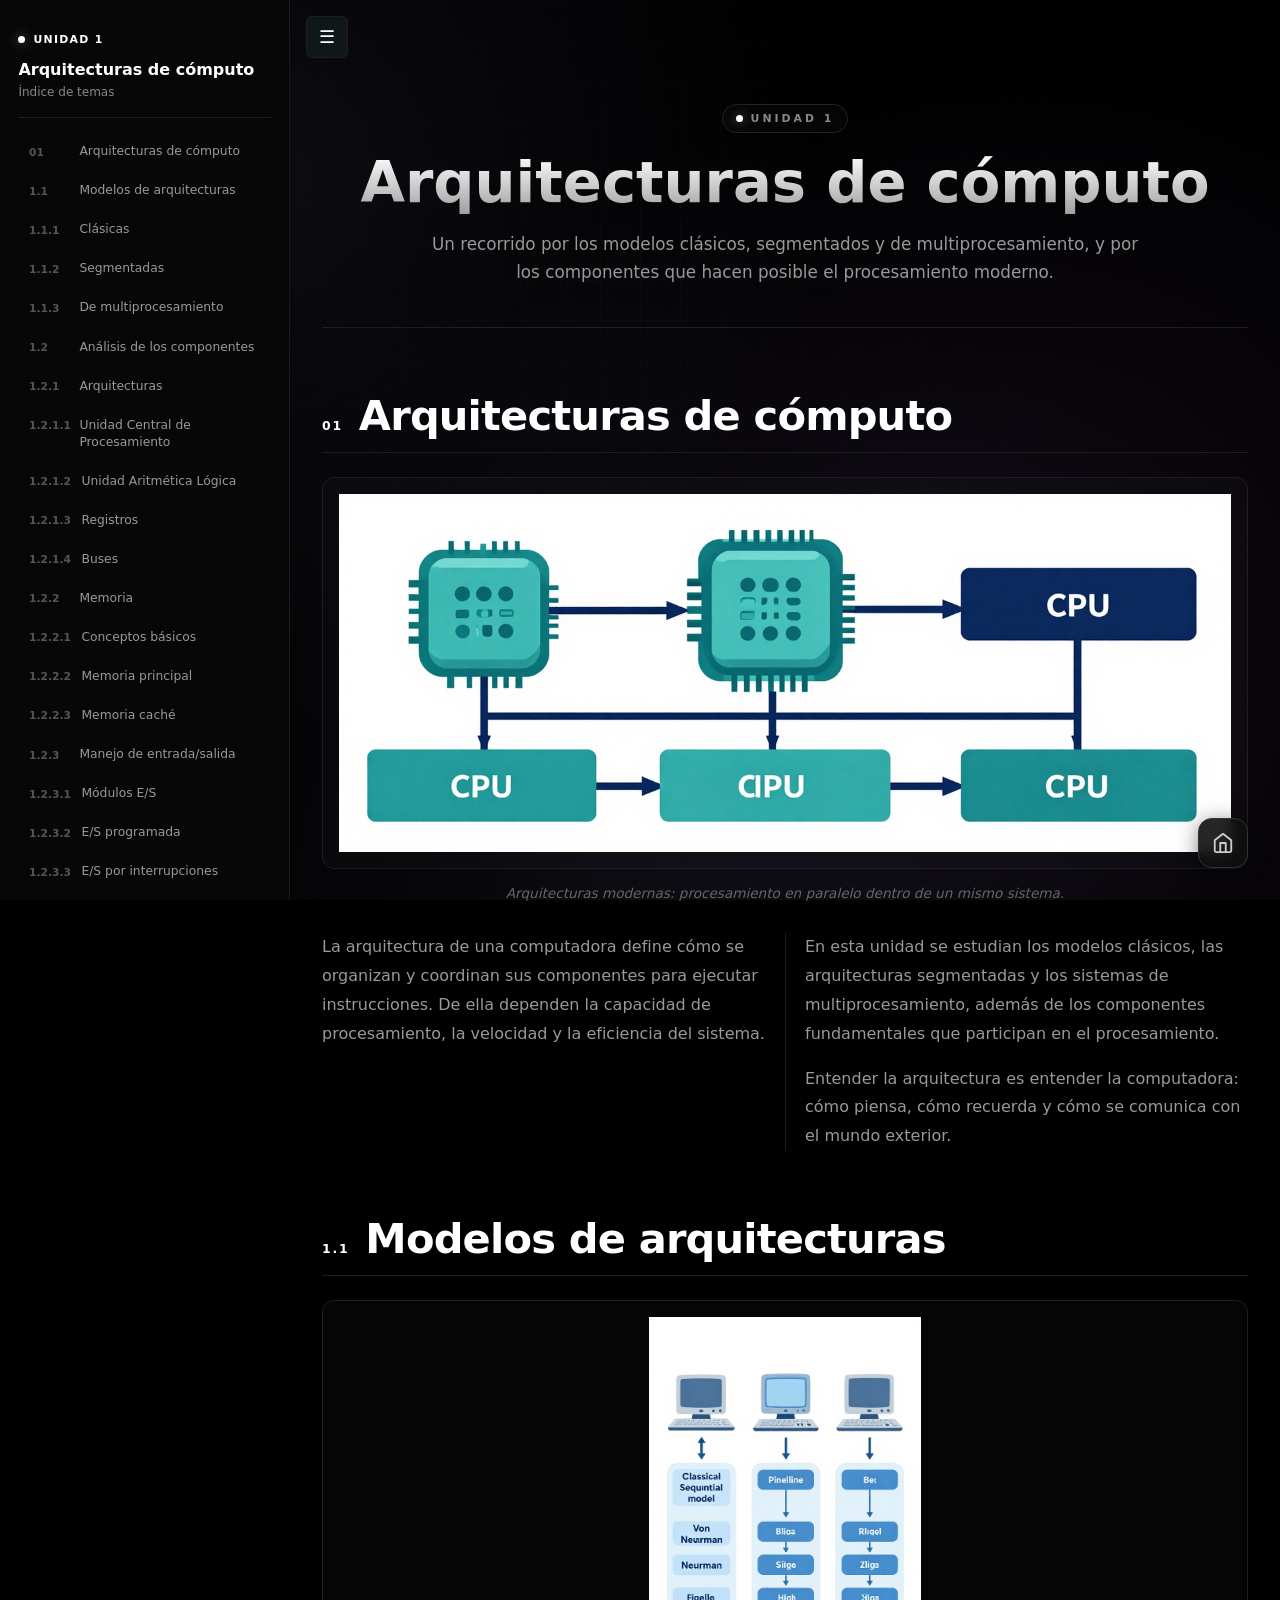
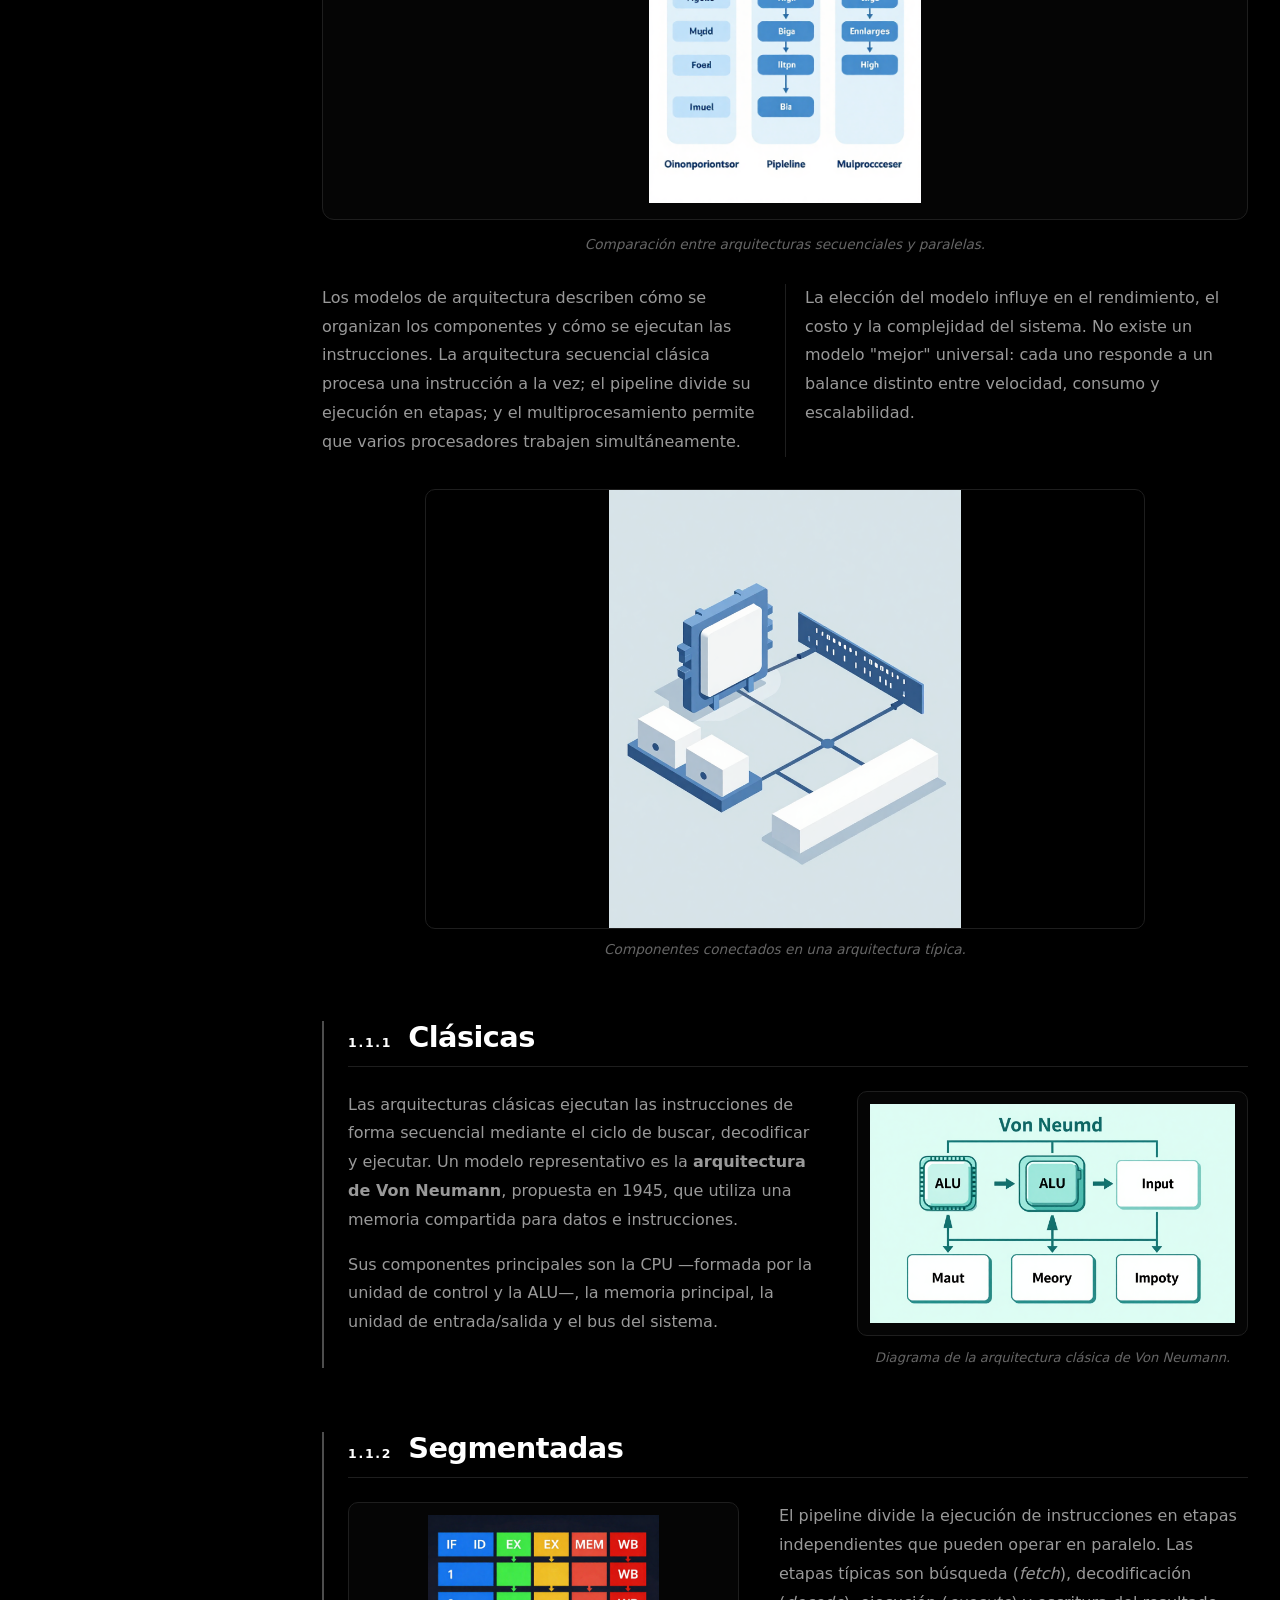
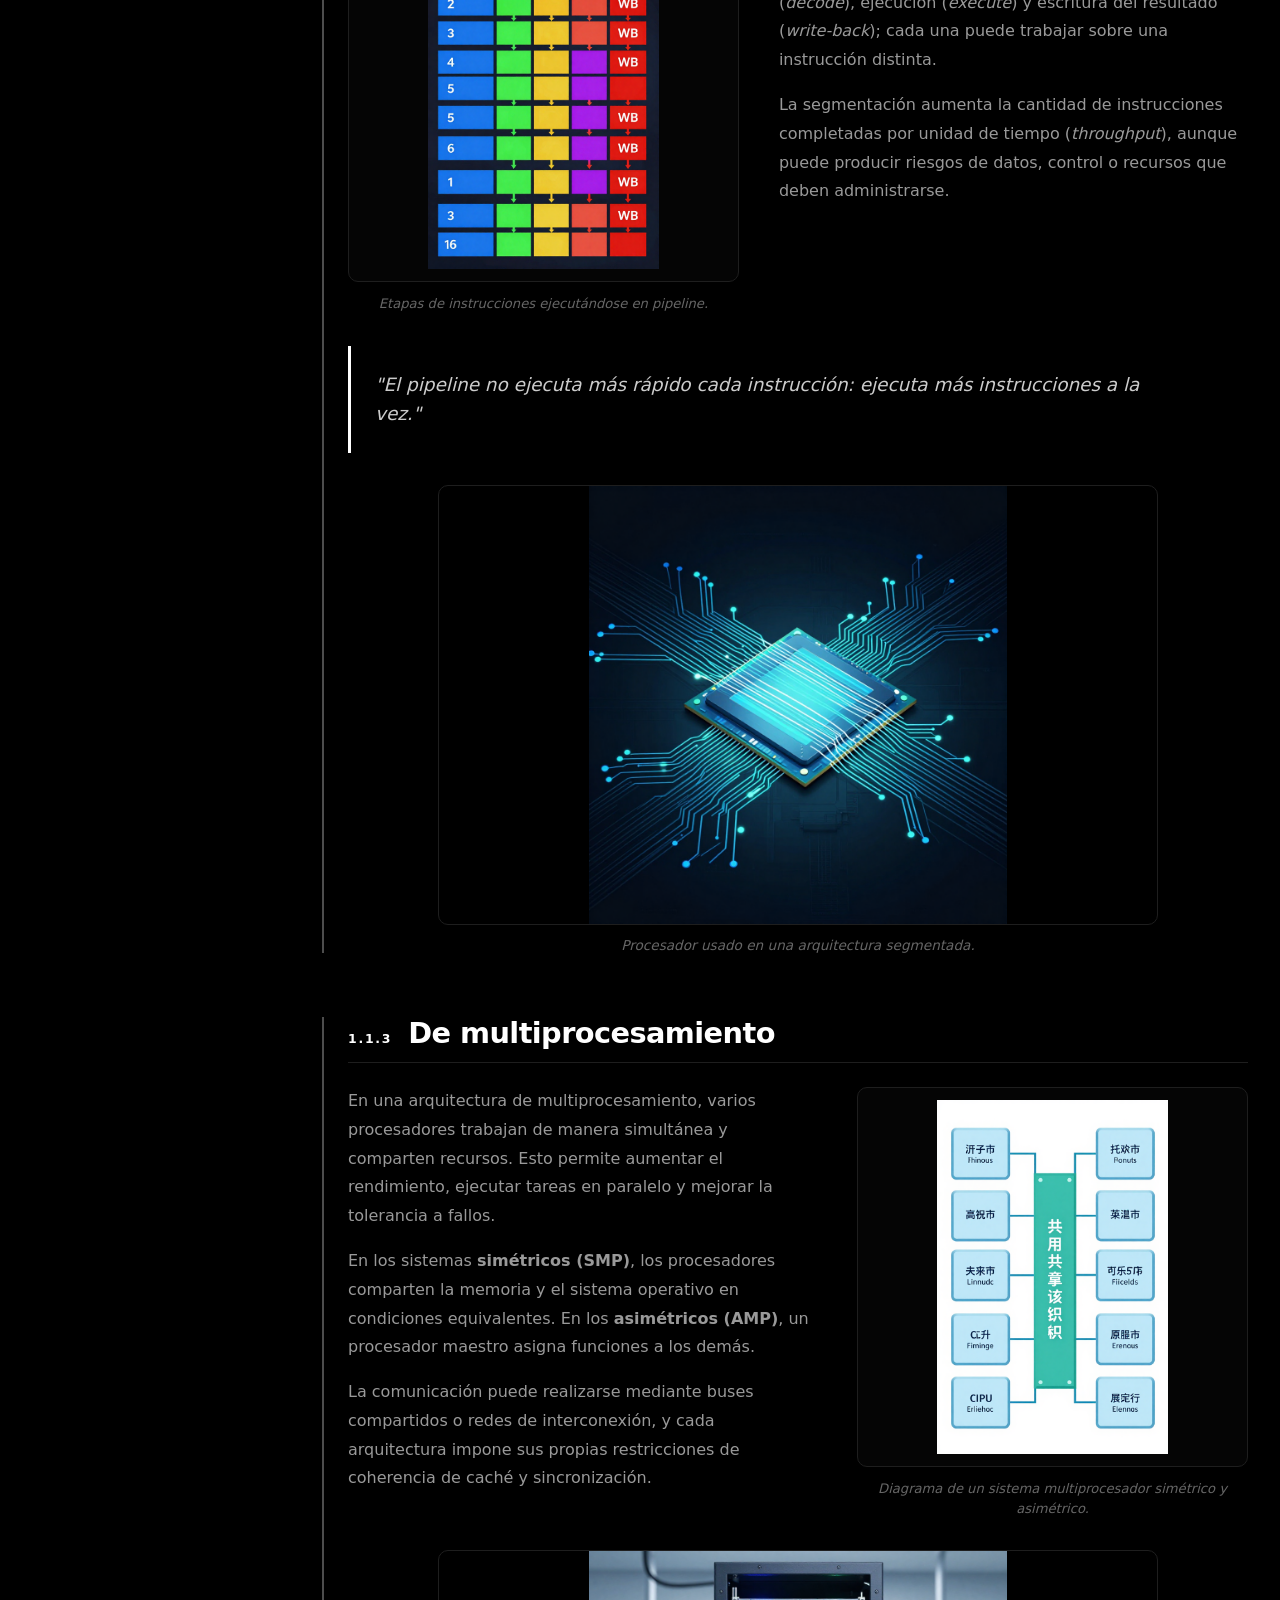
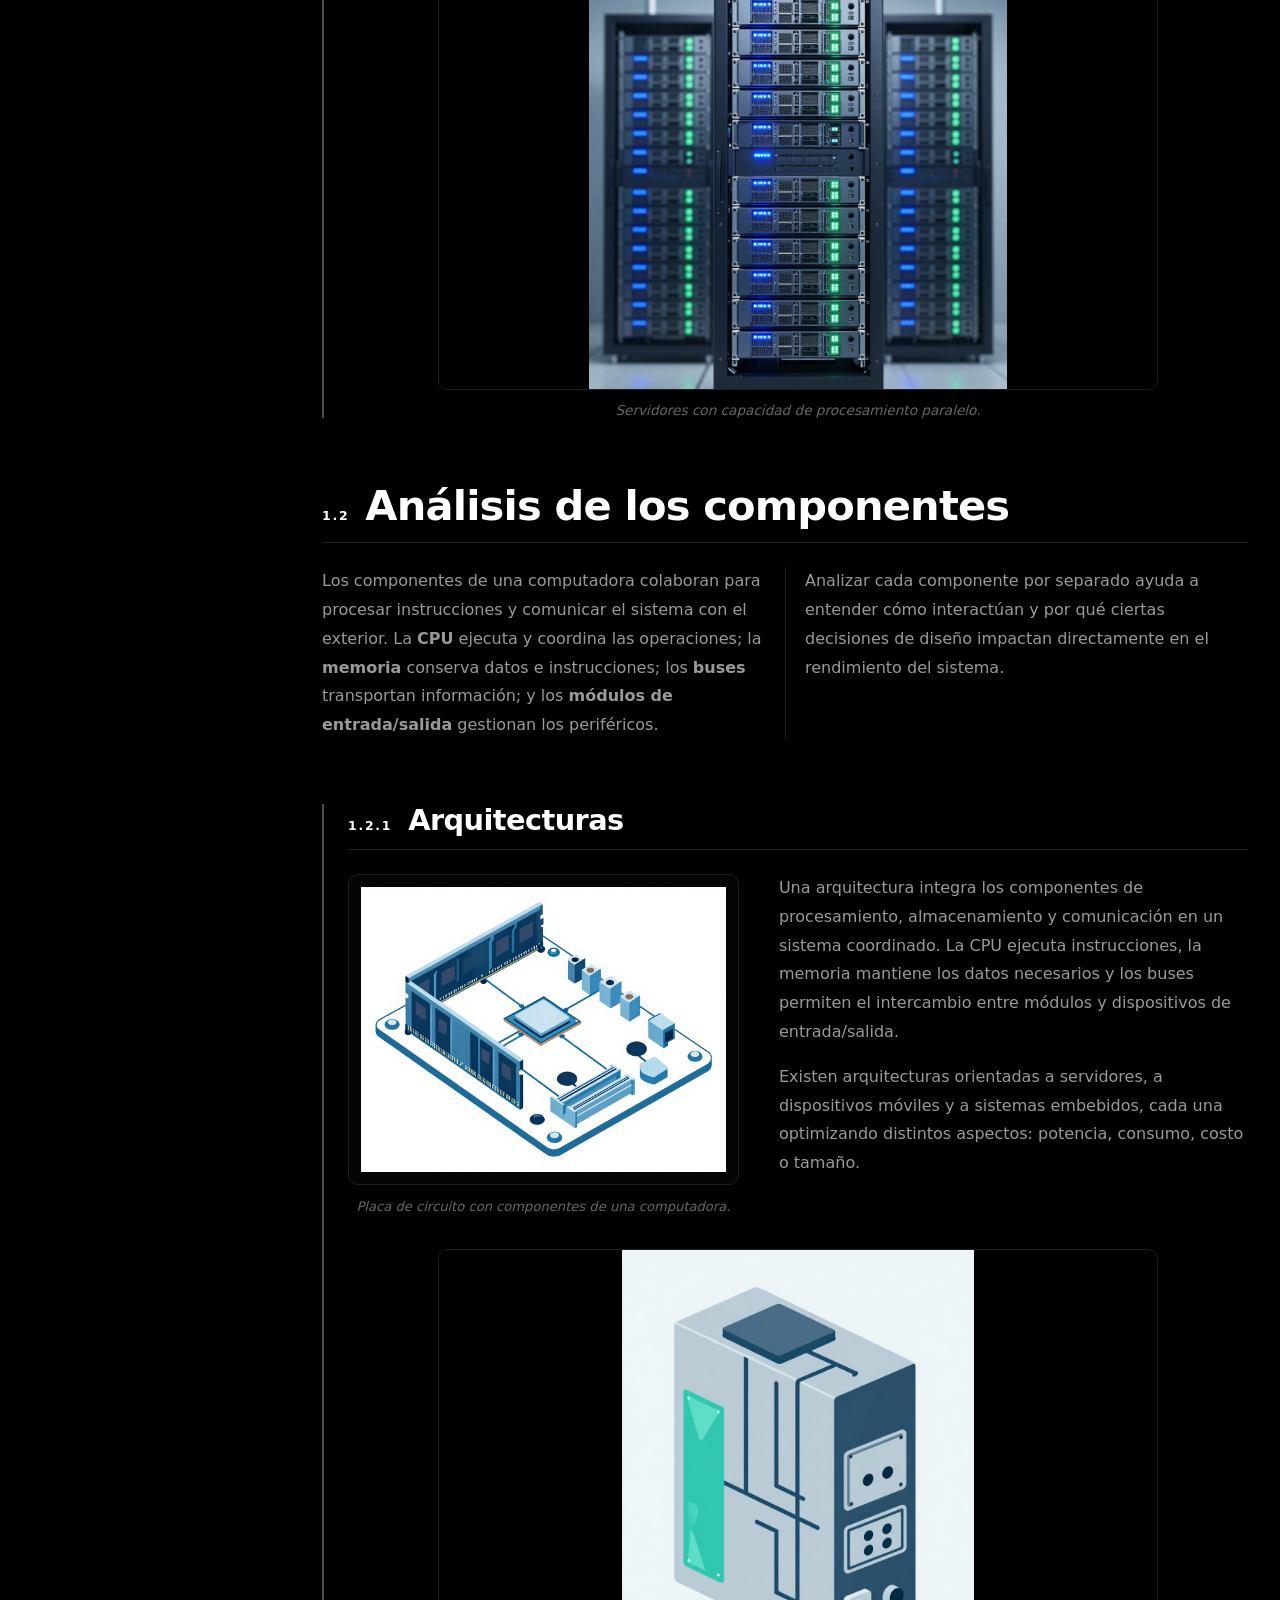
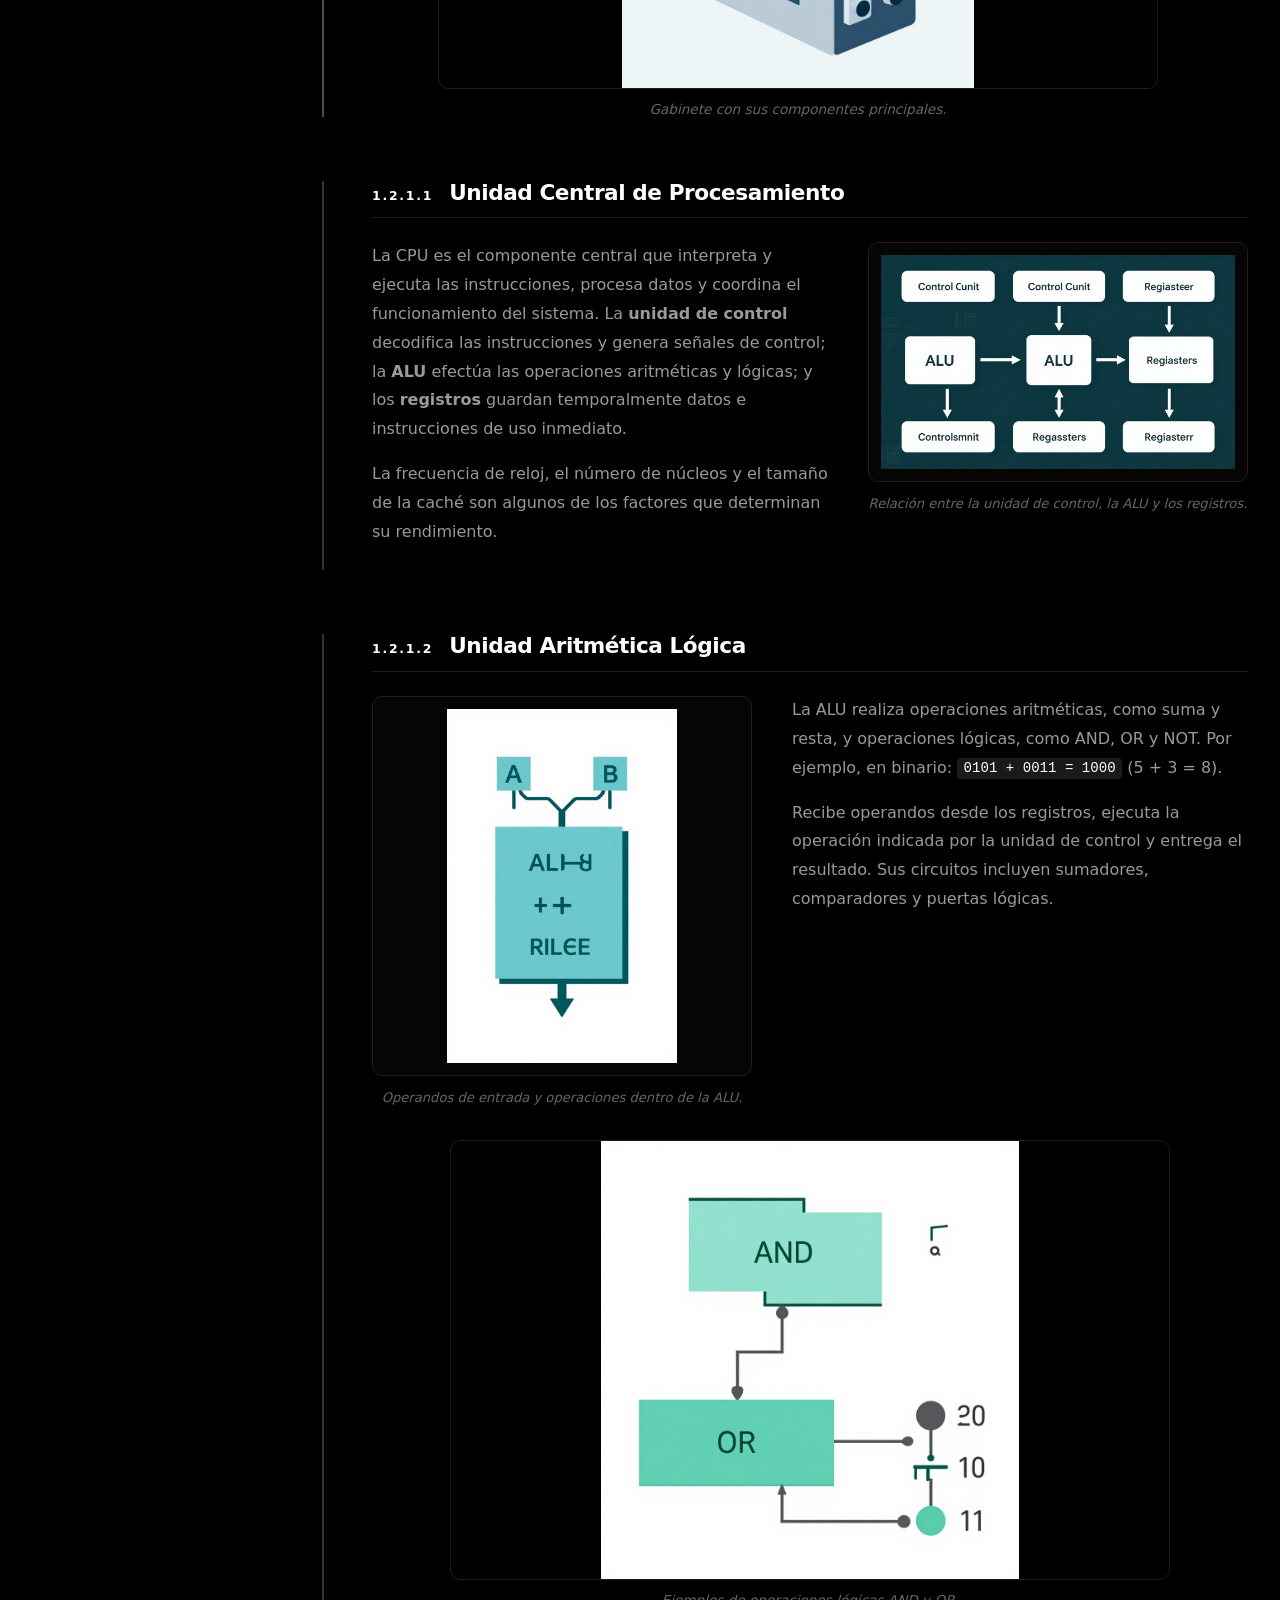
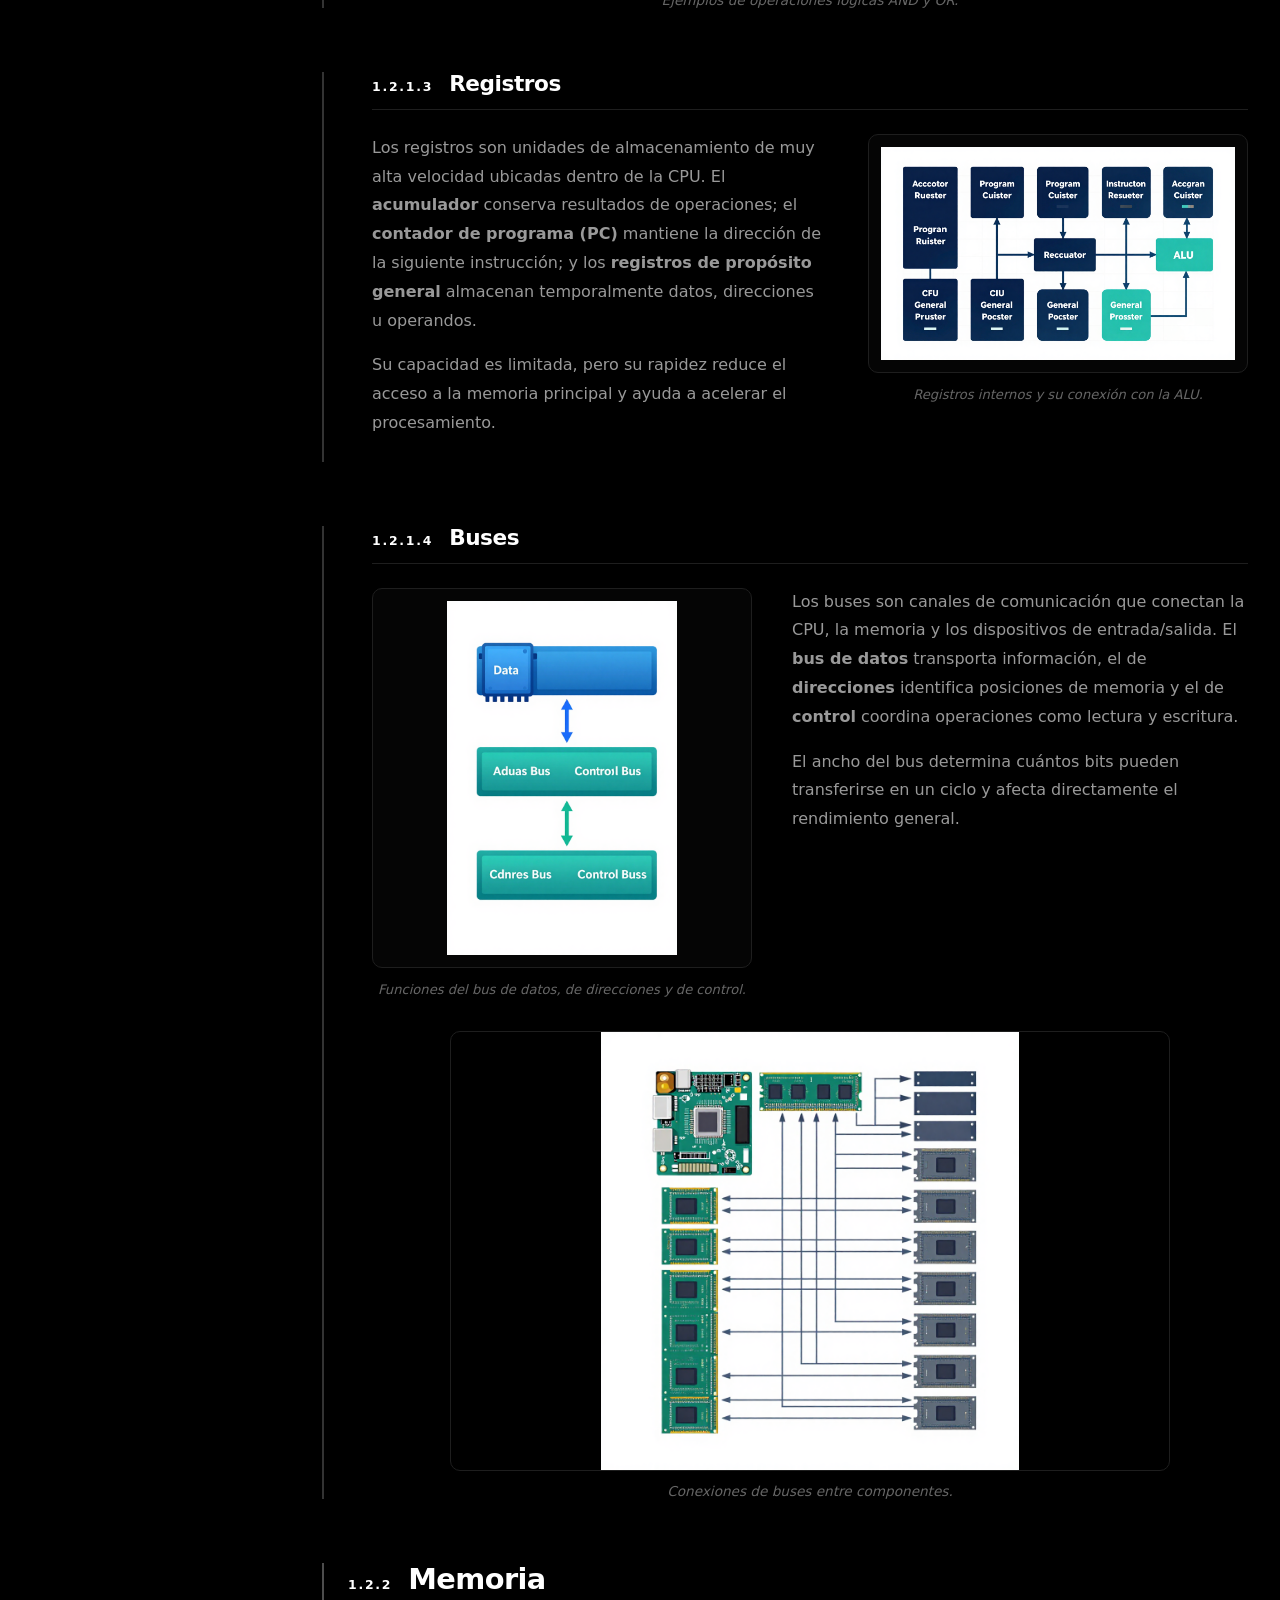
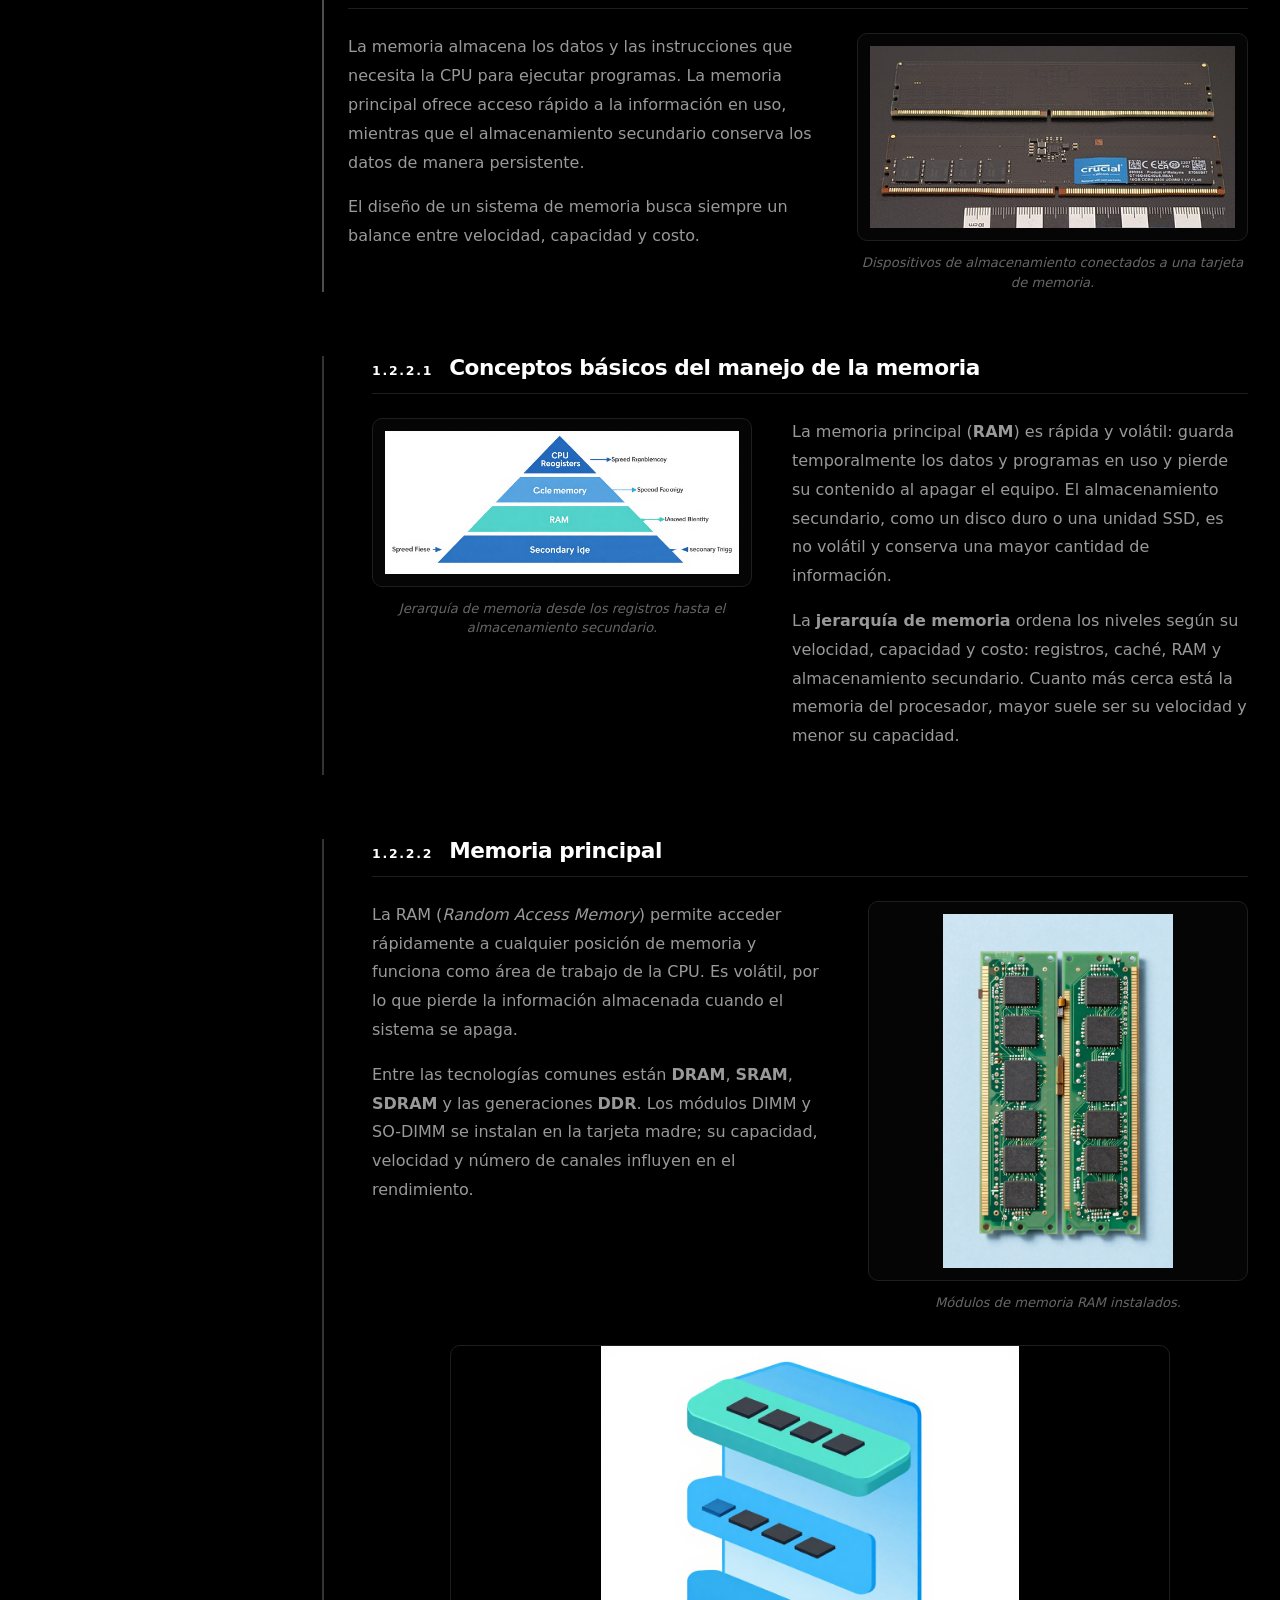
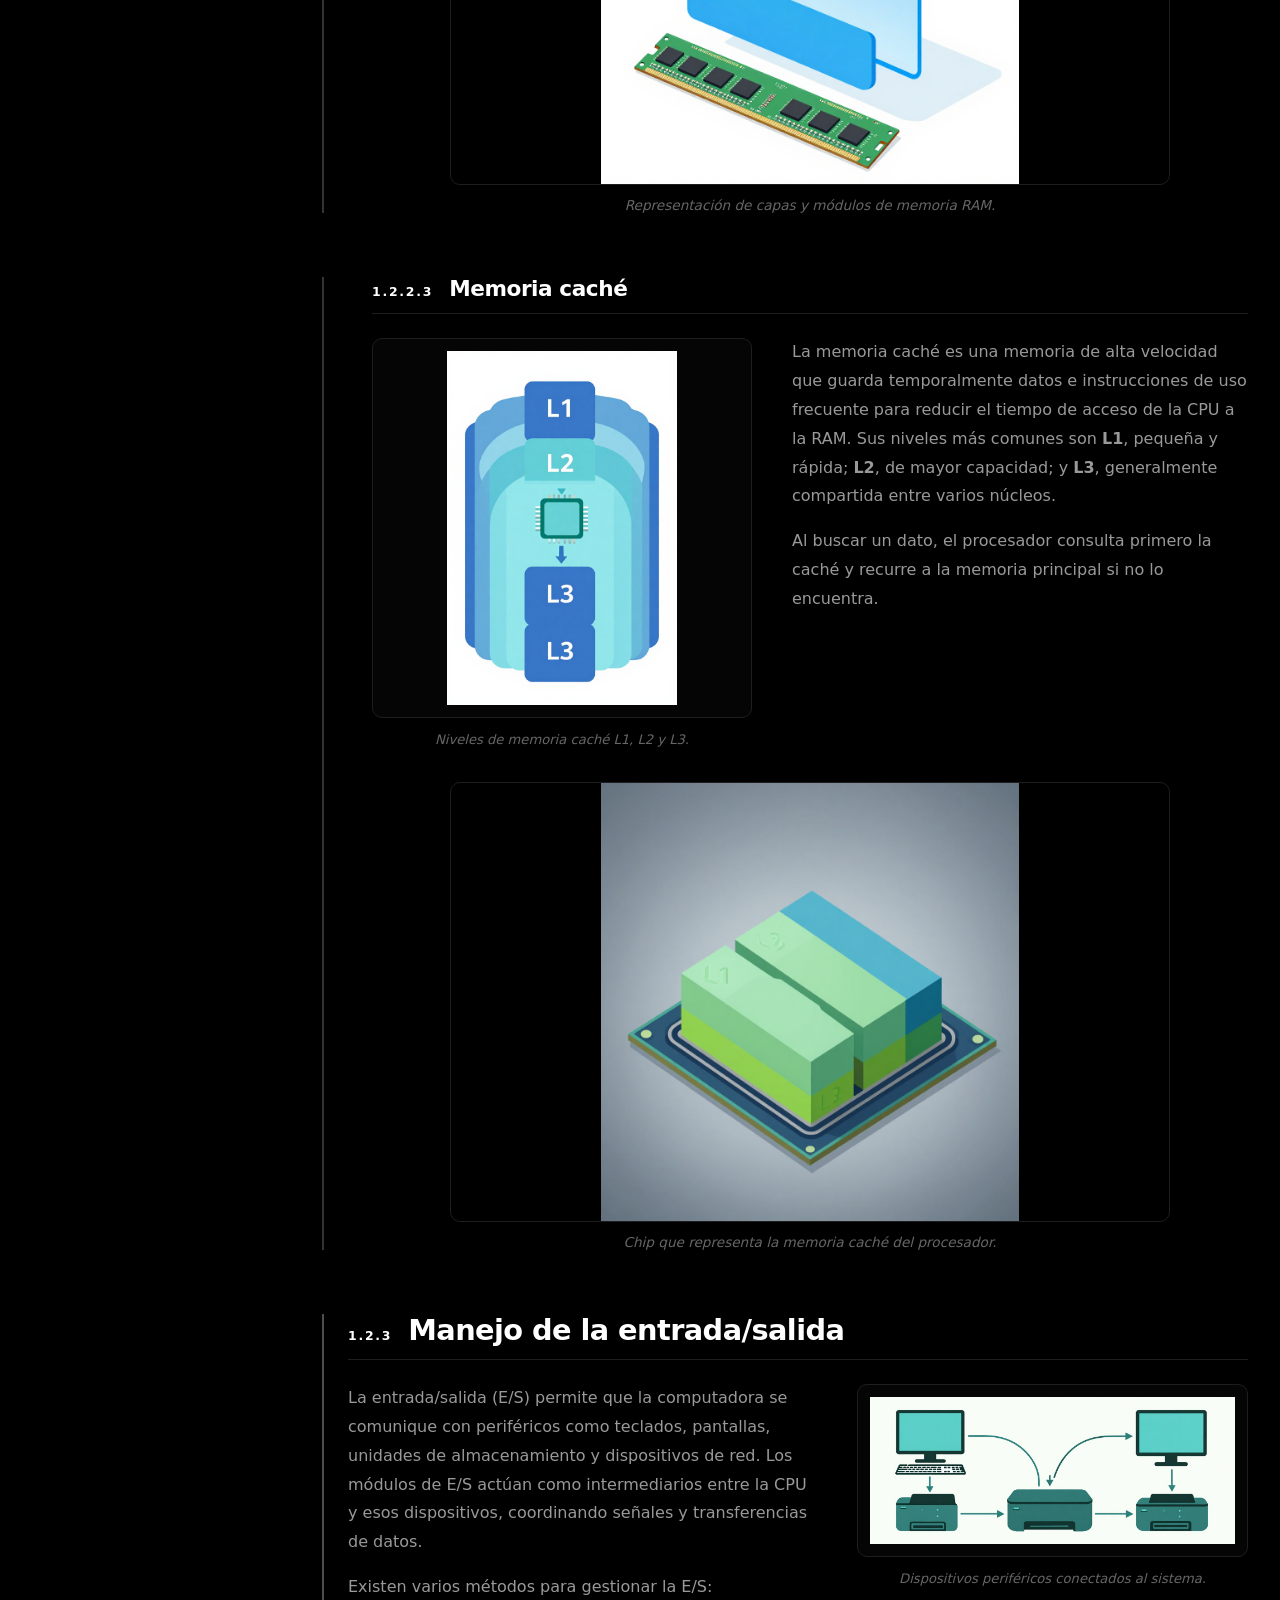
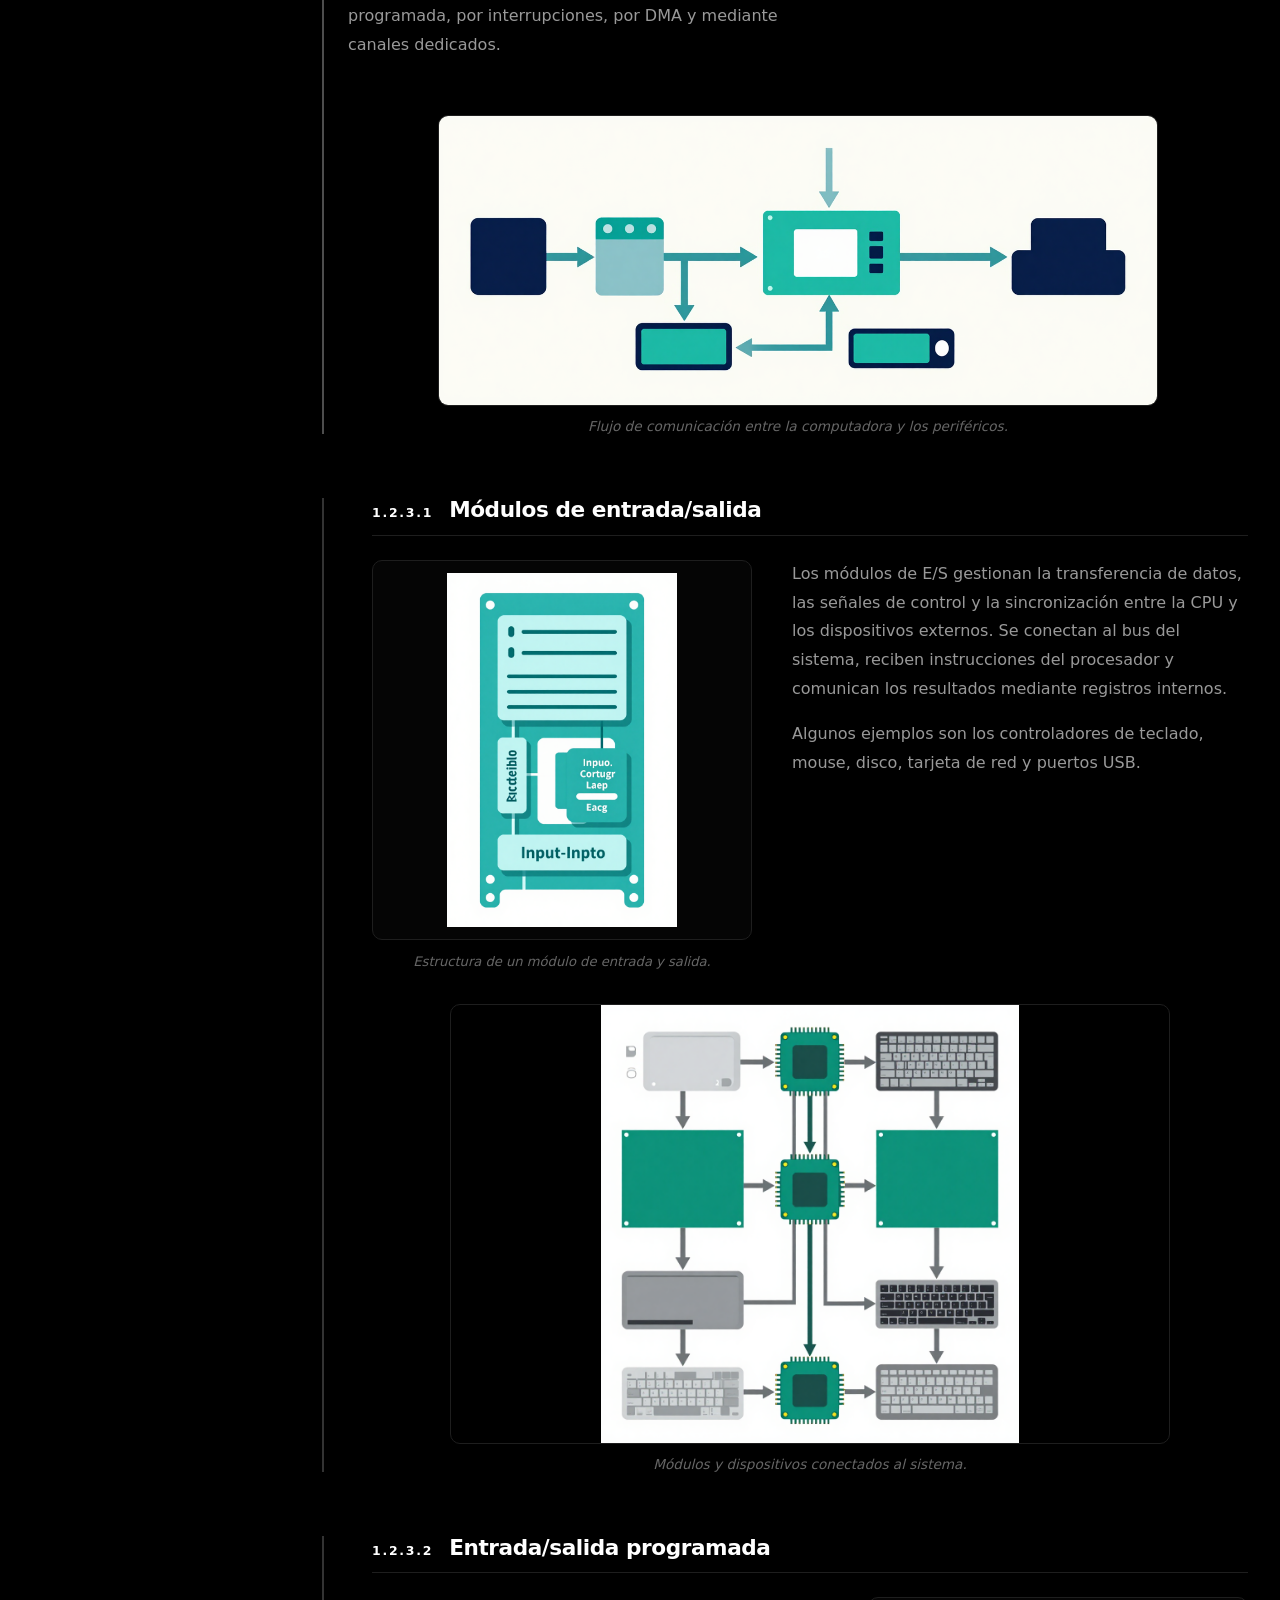
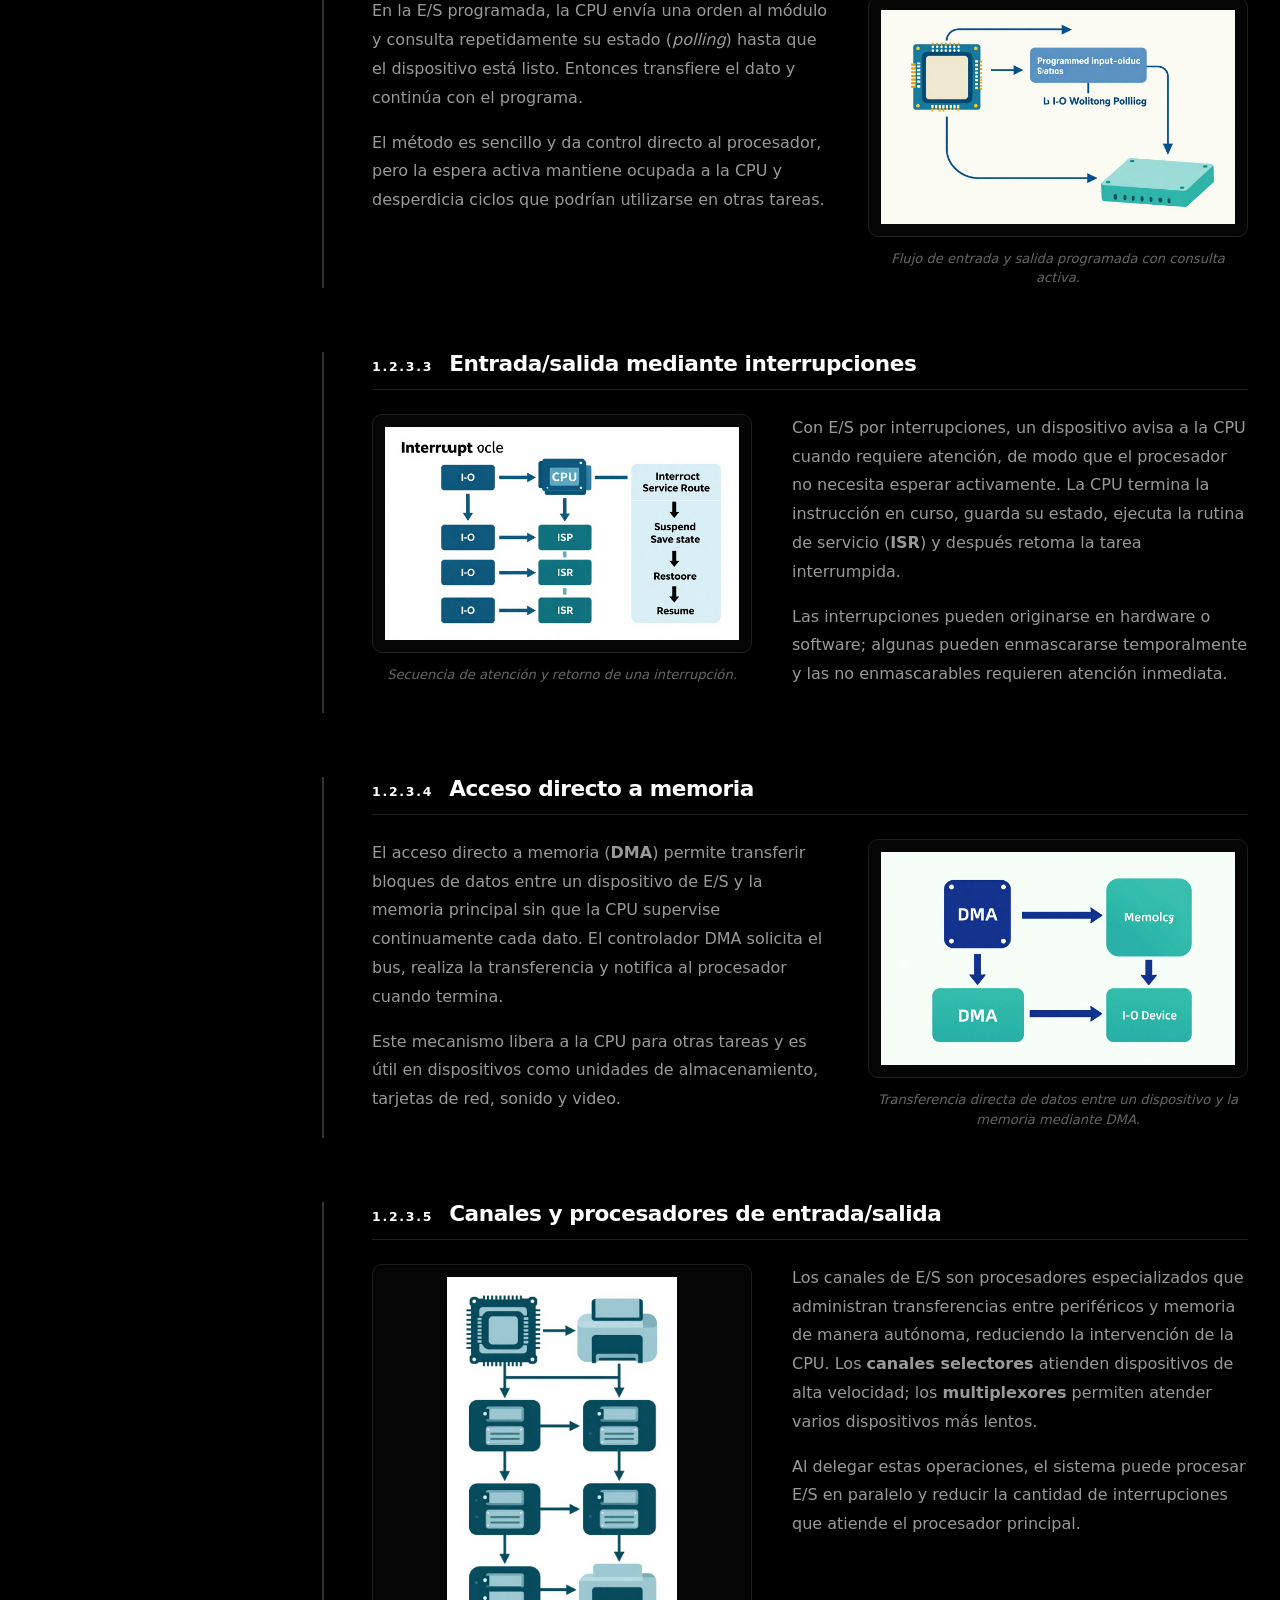
==== commit 0bba3e07: "Fix: visor de PDFs, bug de resize y botón flotante al menú" ====
--- a/unidad1.html
+++ b/unidad1.html
@@ -642,7 +642,13 @@
 
     </main>
   </div>
-
+  <!-- Botón flotante para volver al menú -->
+  <a href="index.html" class="floating-home-btn" aria-label="Volver al menú principal">
+    <svg xmlns="http://www.w3.org/2000/svg" viewBox="0 0 24 24" fill="none" stroke="currentColor" stroke-width="2" stroke-linecap="round" stroke-linejoin="round">
+      <path d="M3 9l9-7 9 7v11a2 2 0 0 1-2 2H5a2 2 0 0 1-2-2z"/>
+      <polyline points="9 22 9 12 15 12 15 22"/>
+    </svg>
+  </a>
   <script src="script.js"></script>
 </body>
 </html>
--- a/unidades.css
+++ b/unidades.css
@@ -704,4 +704,53 @@
     grid-template-columns: 1fr;
     gap: 1.75rem;
   }
+}
+/* =====================================================
+   BOTÓN FLOTANTE PARA VOLVER AL MENÚ
+===================================================== */
+.floating-home-btn {
+  position: fixed;
+  bottom: 2rem;
+  right: 2rem;
+  z-index: 900;
+  width: 50px;
+  height: 50px;
+  display: flex;
+  align-items: center;
+  justify-content: center;
+  background: rgba(15, 15, 15, 0.9);
+  border: 1px solid #333;
+  border-radius: 0.85rem;
+  color: #ccc;
+  text-decoration: none;
+  backdrop-filter: blur(8px);
+  transition: all 0.25s ease;
+  box-shadow: 0 4px 20px rgba(0, 0, 0, 0.5);
+}
+
+.floating-home-btn:hover {
+  background: #1a1a1a;
+  border-color: #555;
+  color: #fff;
+  transform: translateY(-4px) scale(1.05);
+  box-shadow: 0 8px 30px rgba(0, 0, 0, 0.8);
+}
+
+.floating-home-btn svg {
+  width: 22px;
+  height: 22px;
+}
+
+/* Ajuste para que no estorbe en celulares */
+@media (max-width: 600px) {
+  .floating-home-btn {
+    bottom: 1.5rem;
+    right: 1.5rem;
+    width: 44px;
+    height: 44px;
+  }
+  .floating-home-btn svg {
+    width: 18px;
+    height: 18px;
+  }
 }
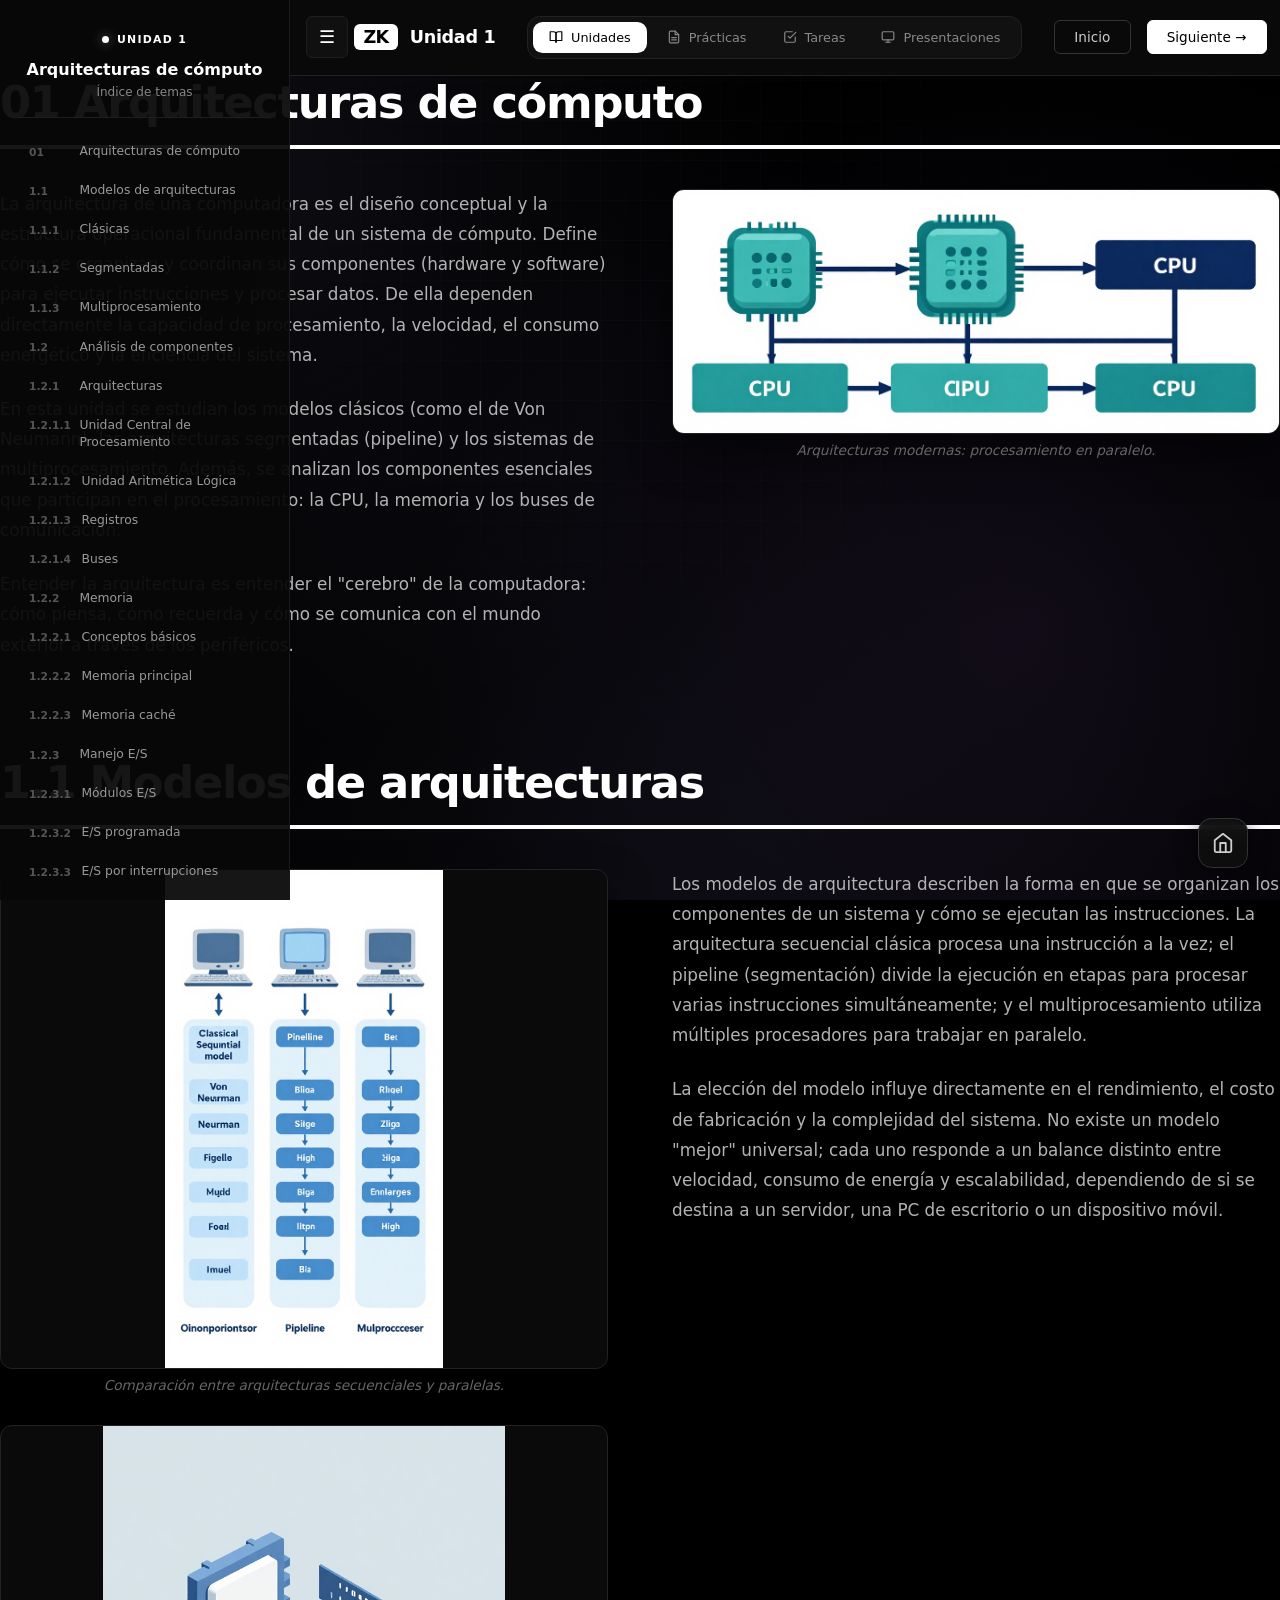
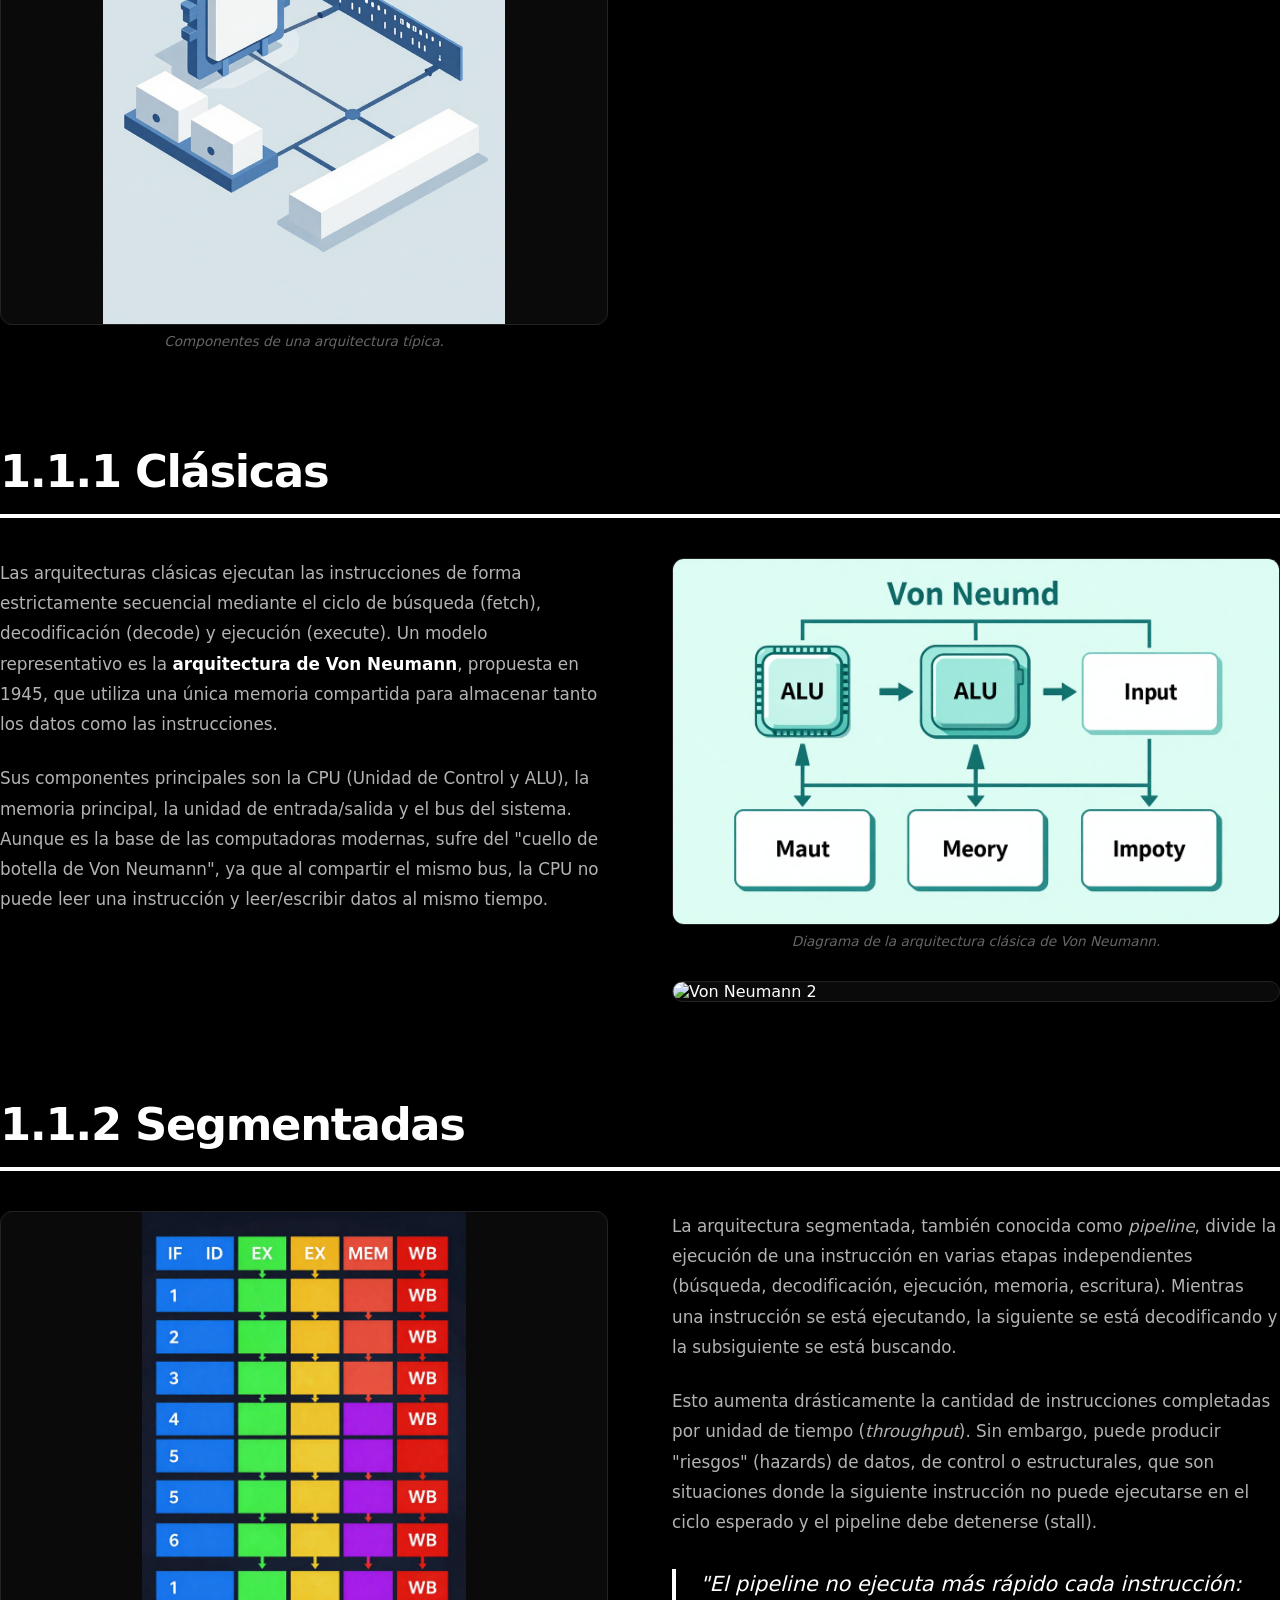
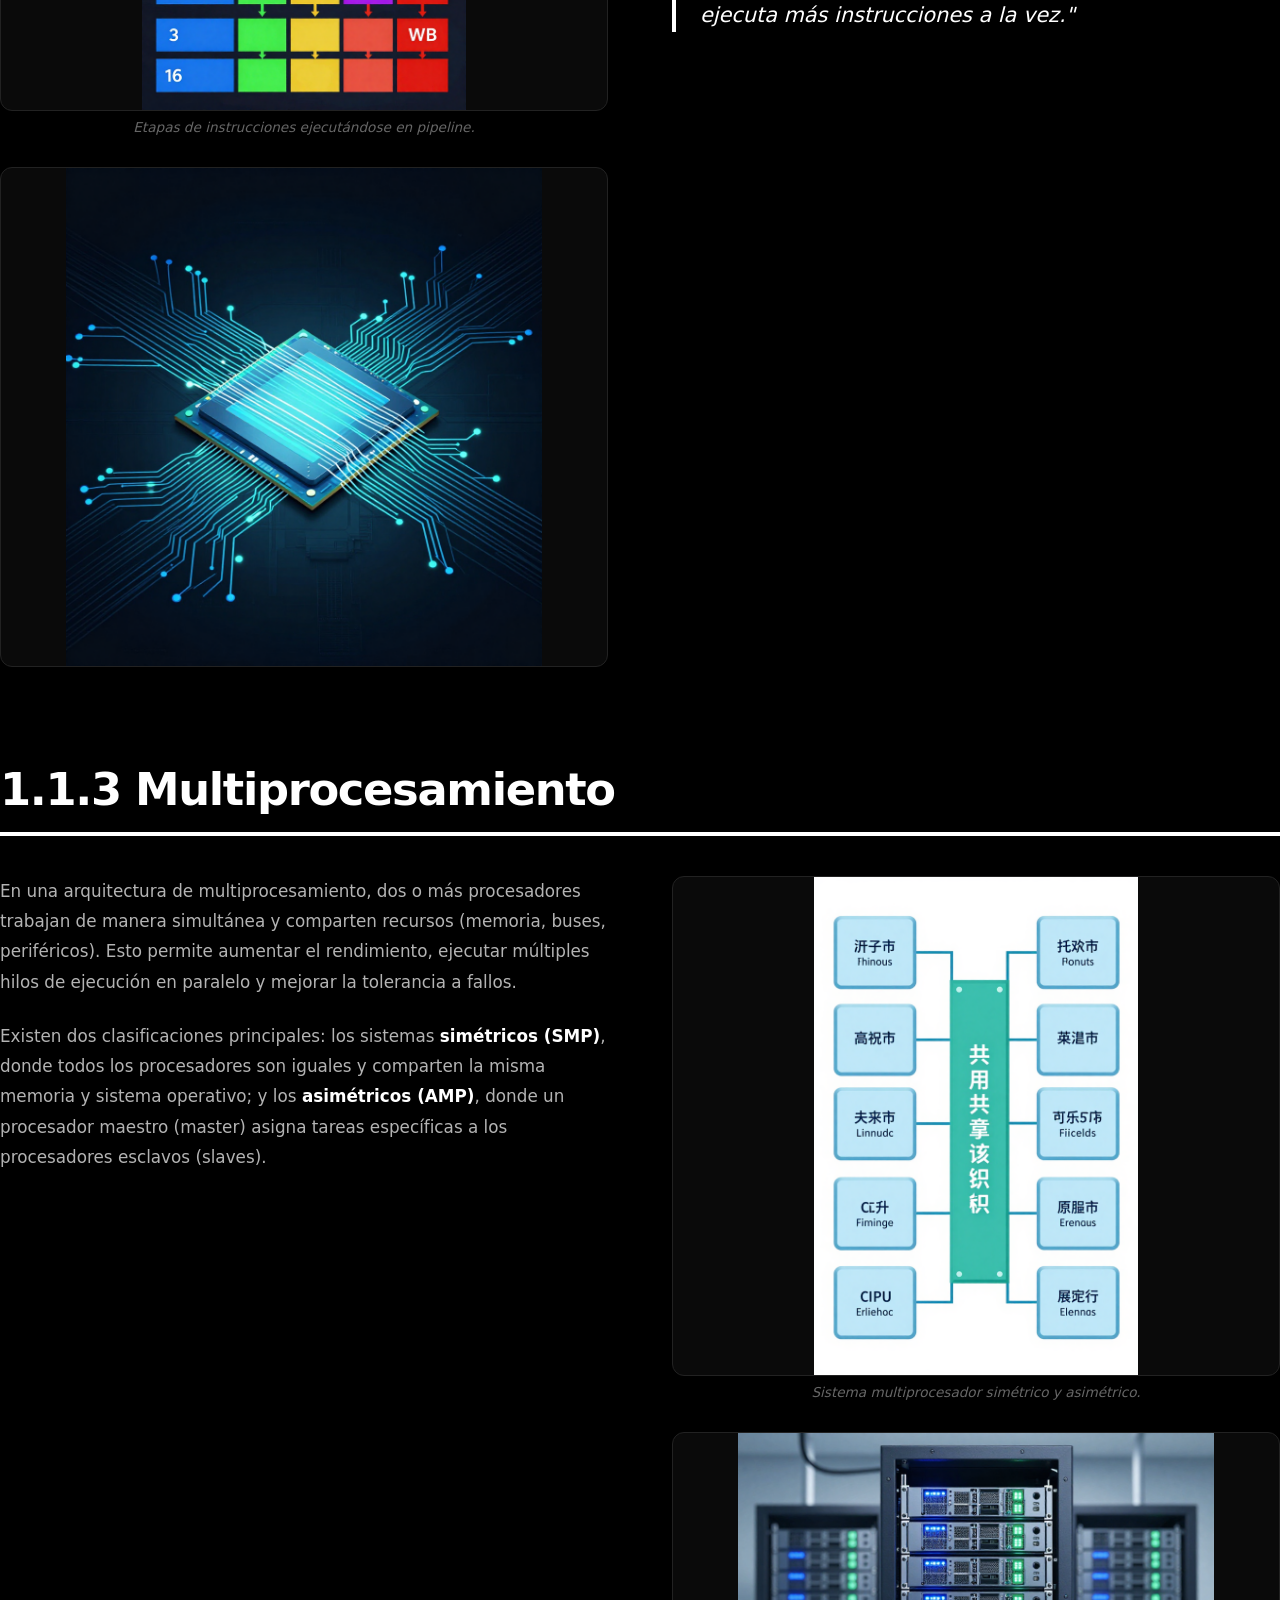
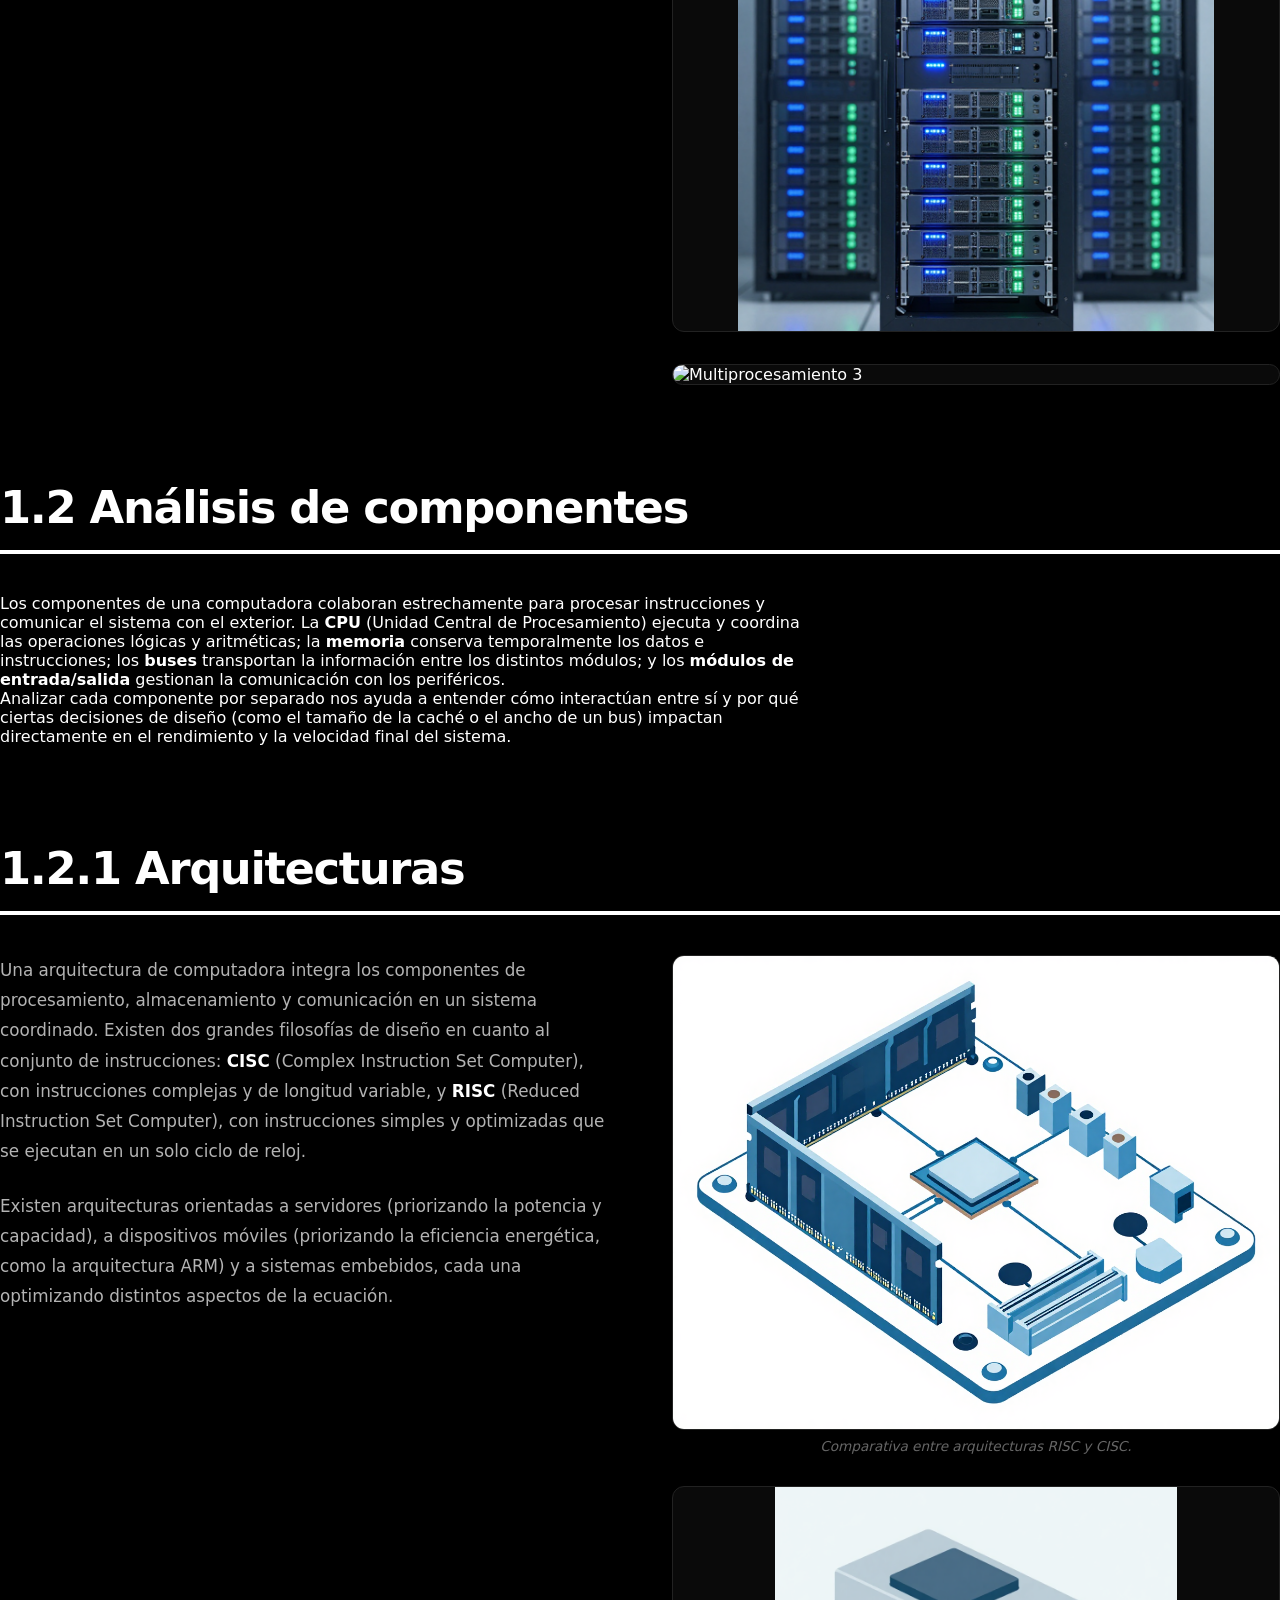
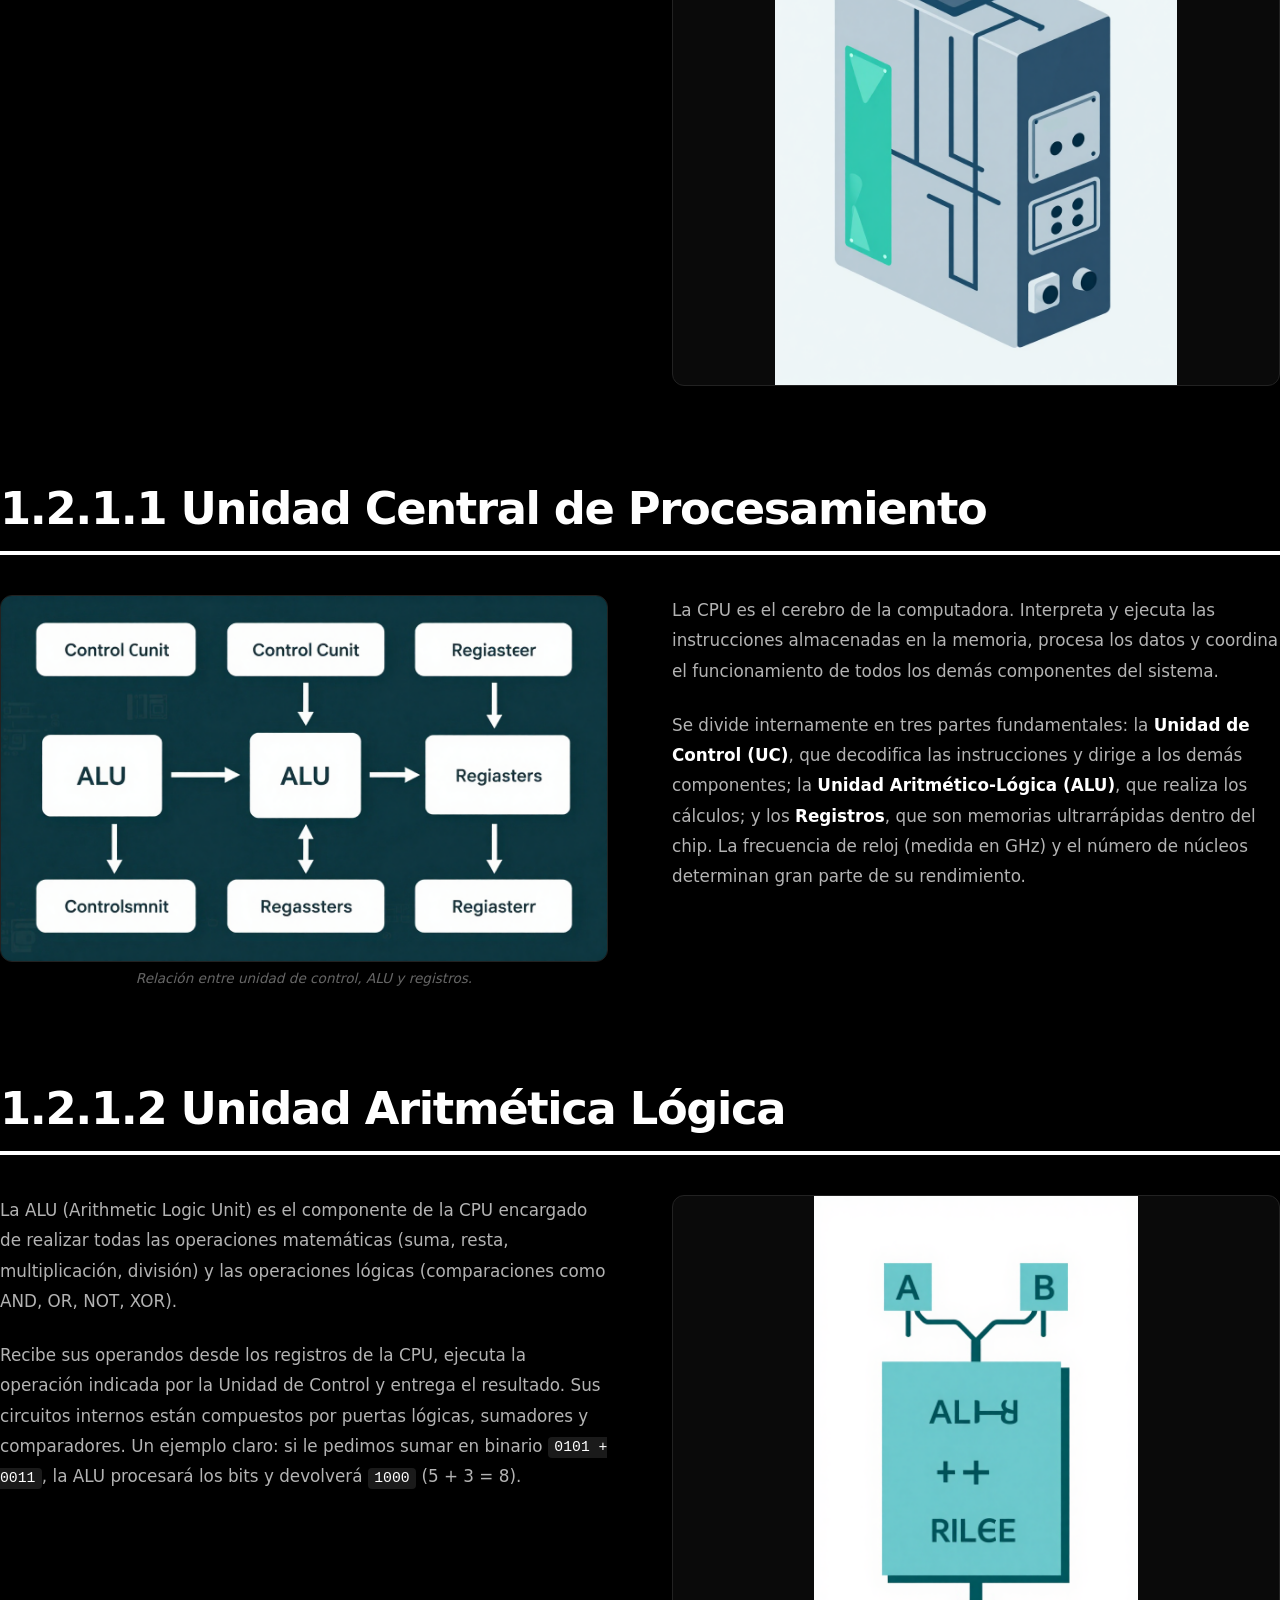
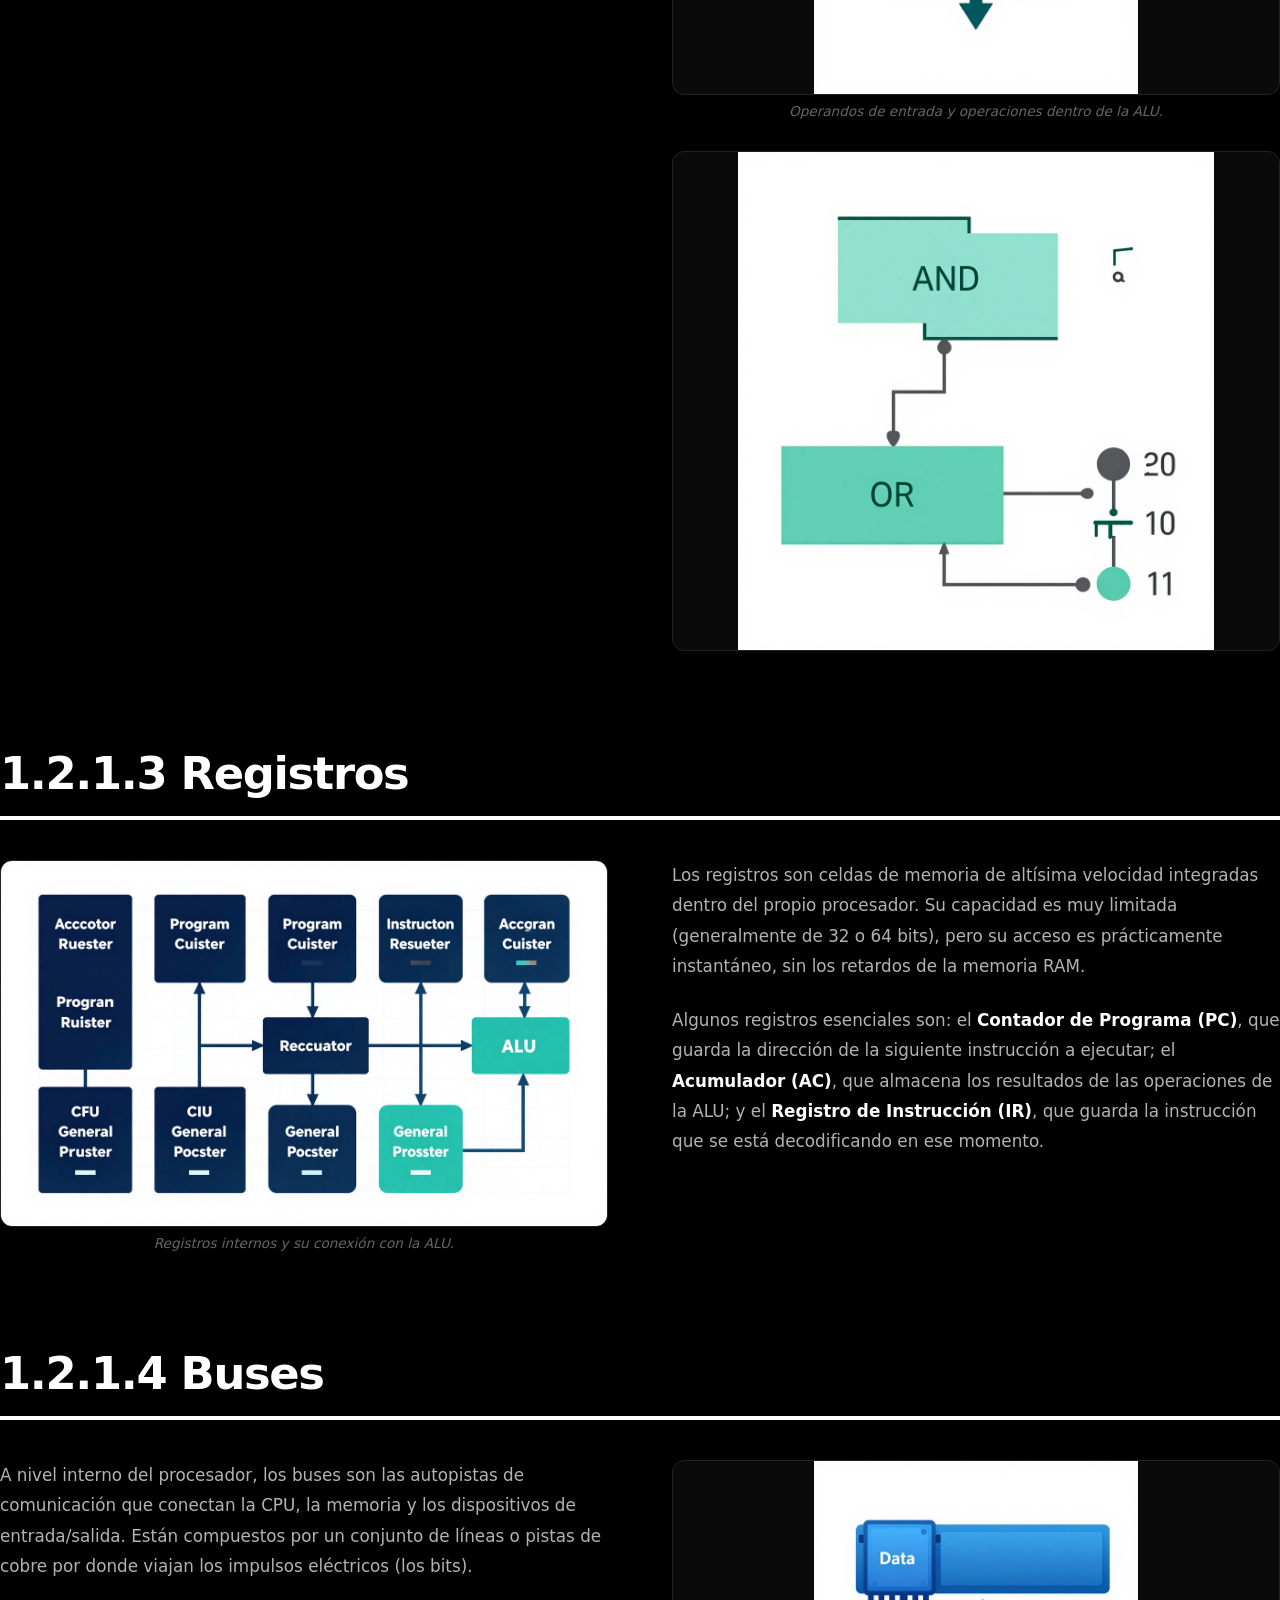
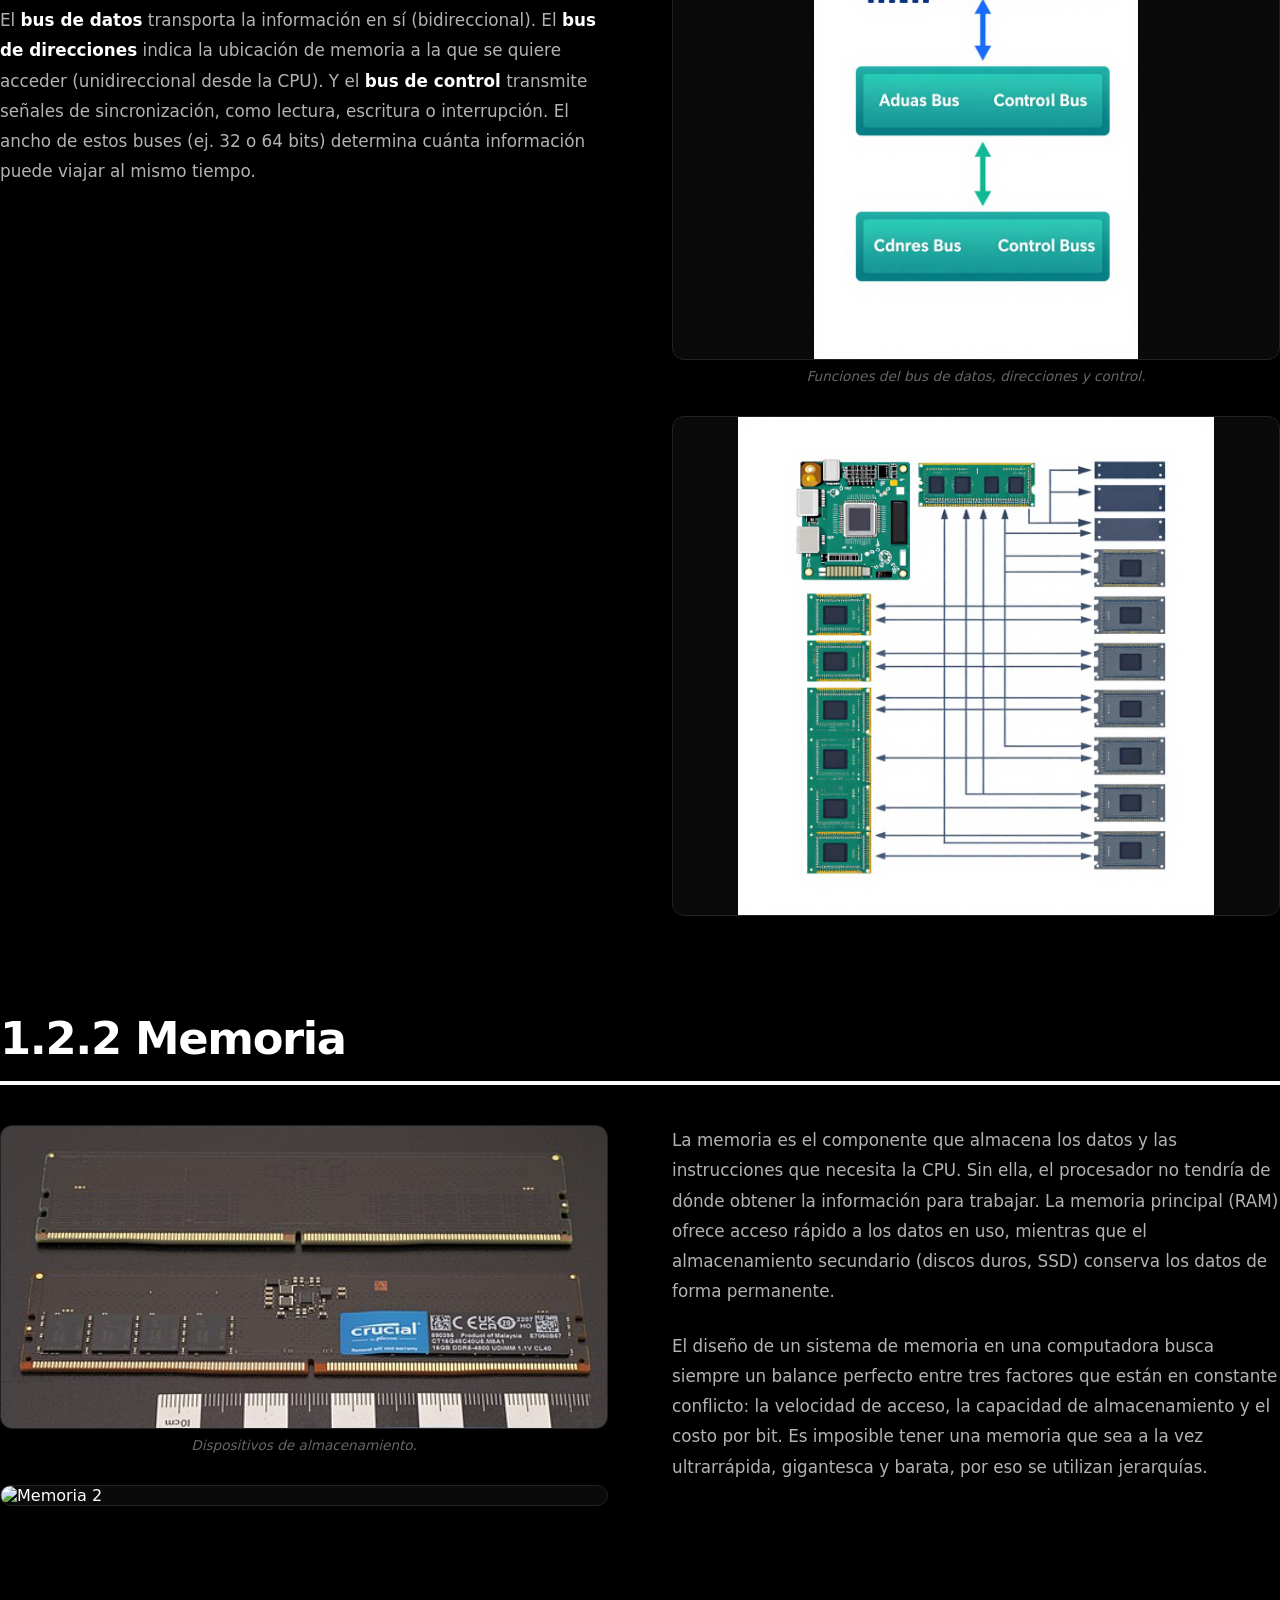
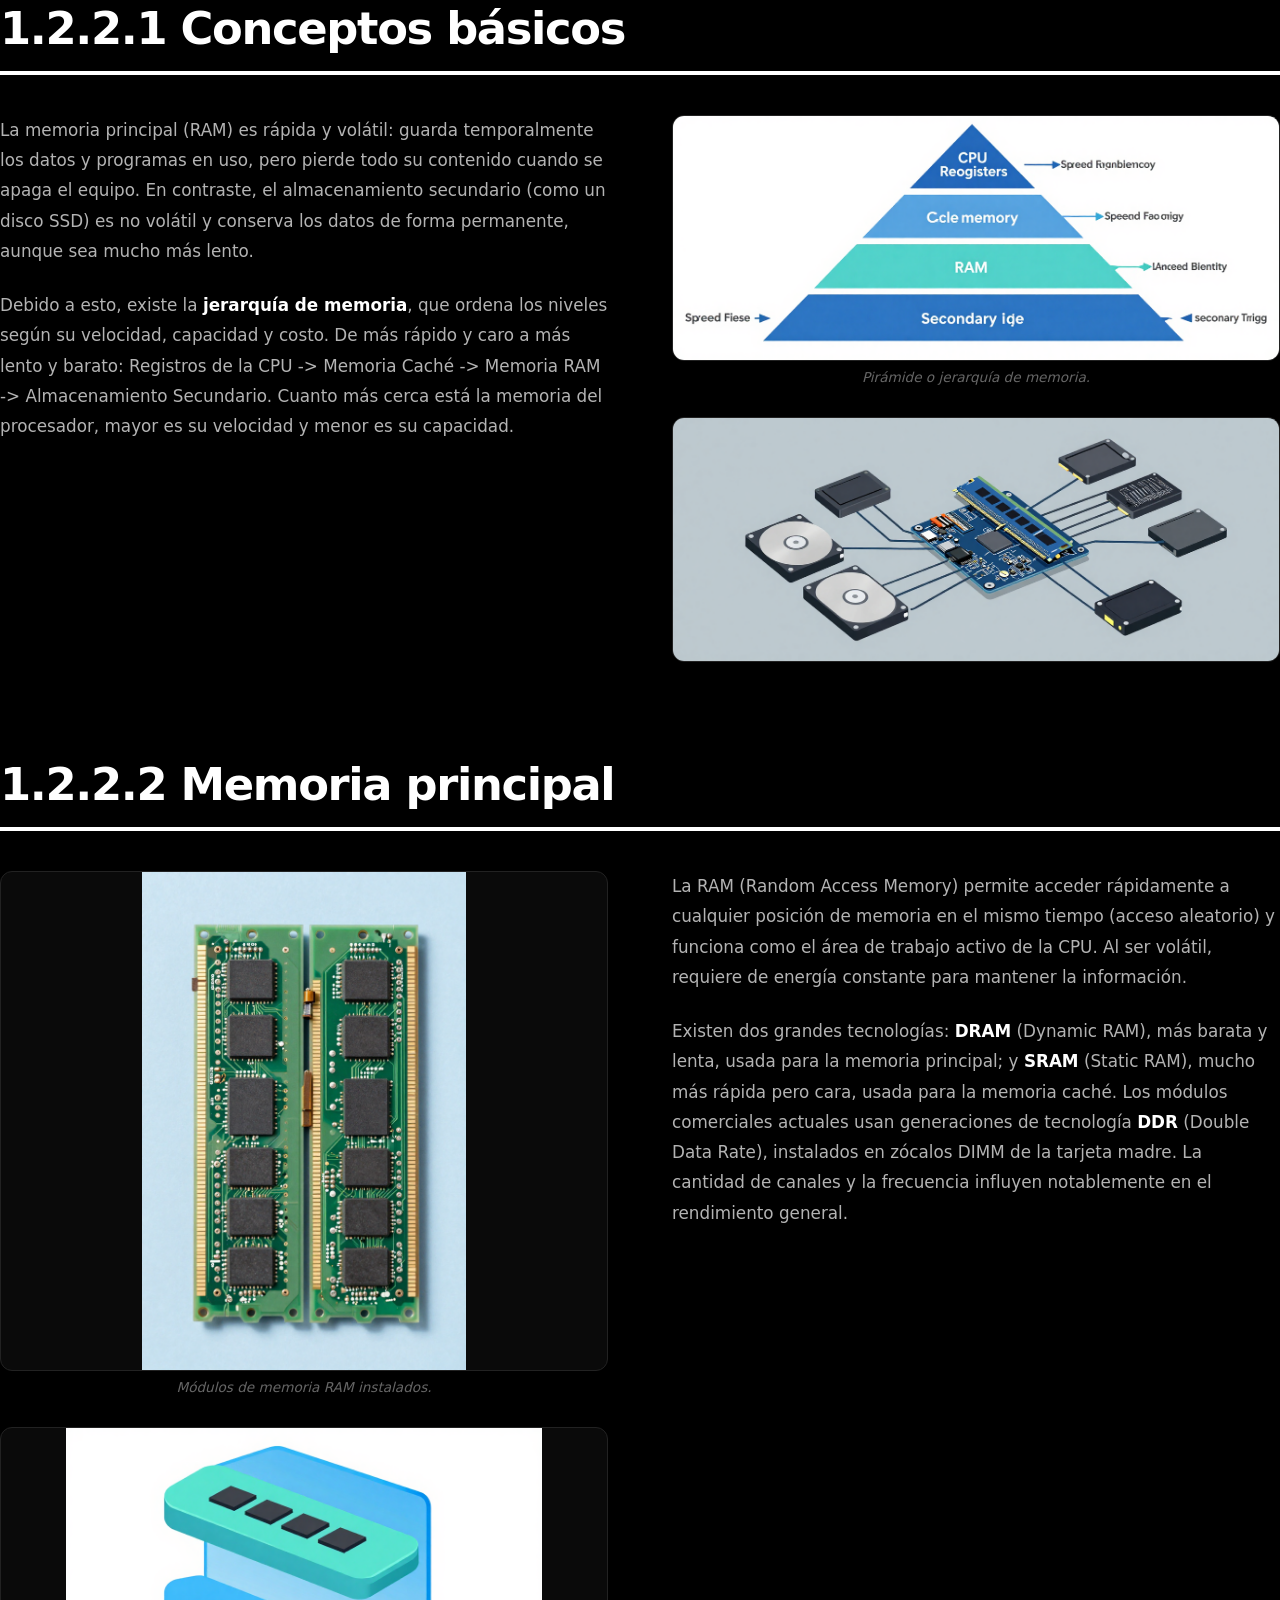
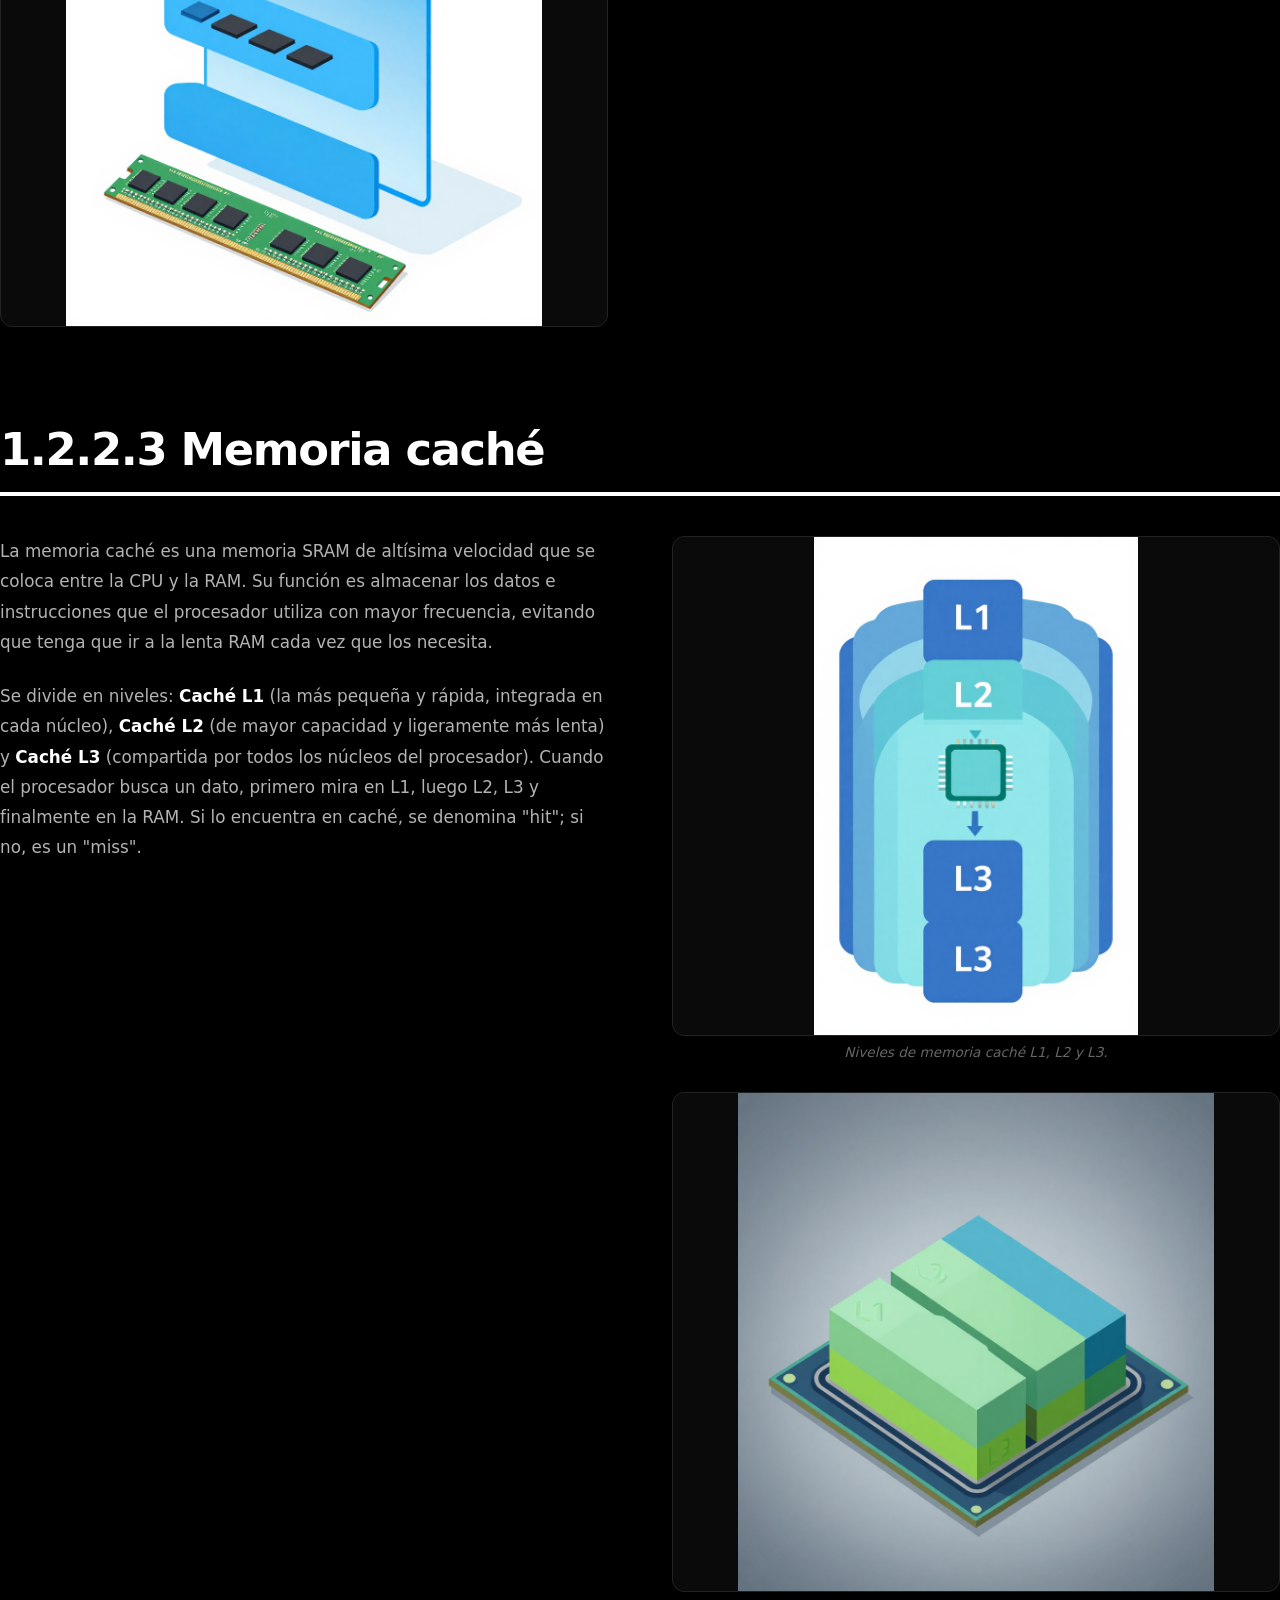
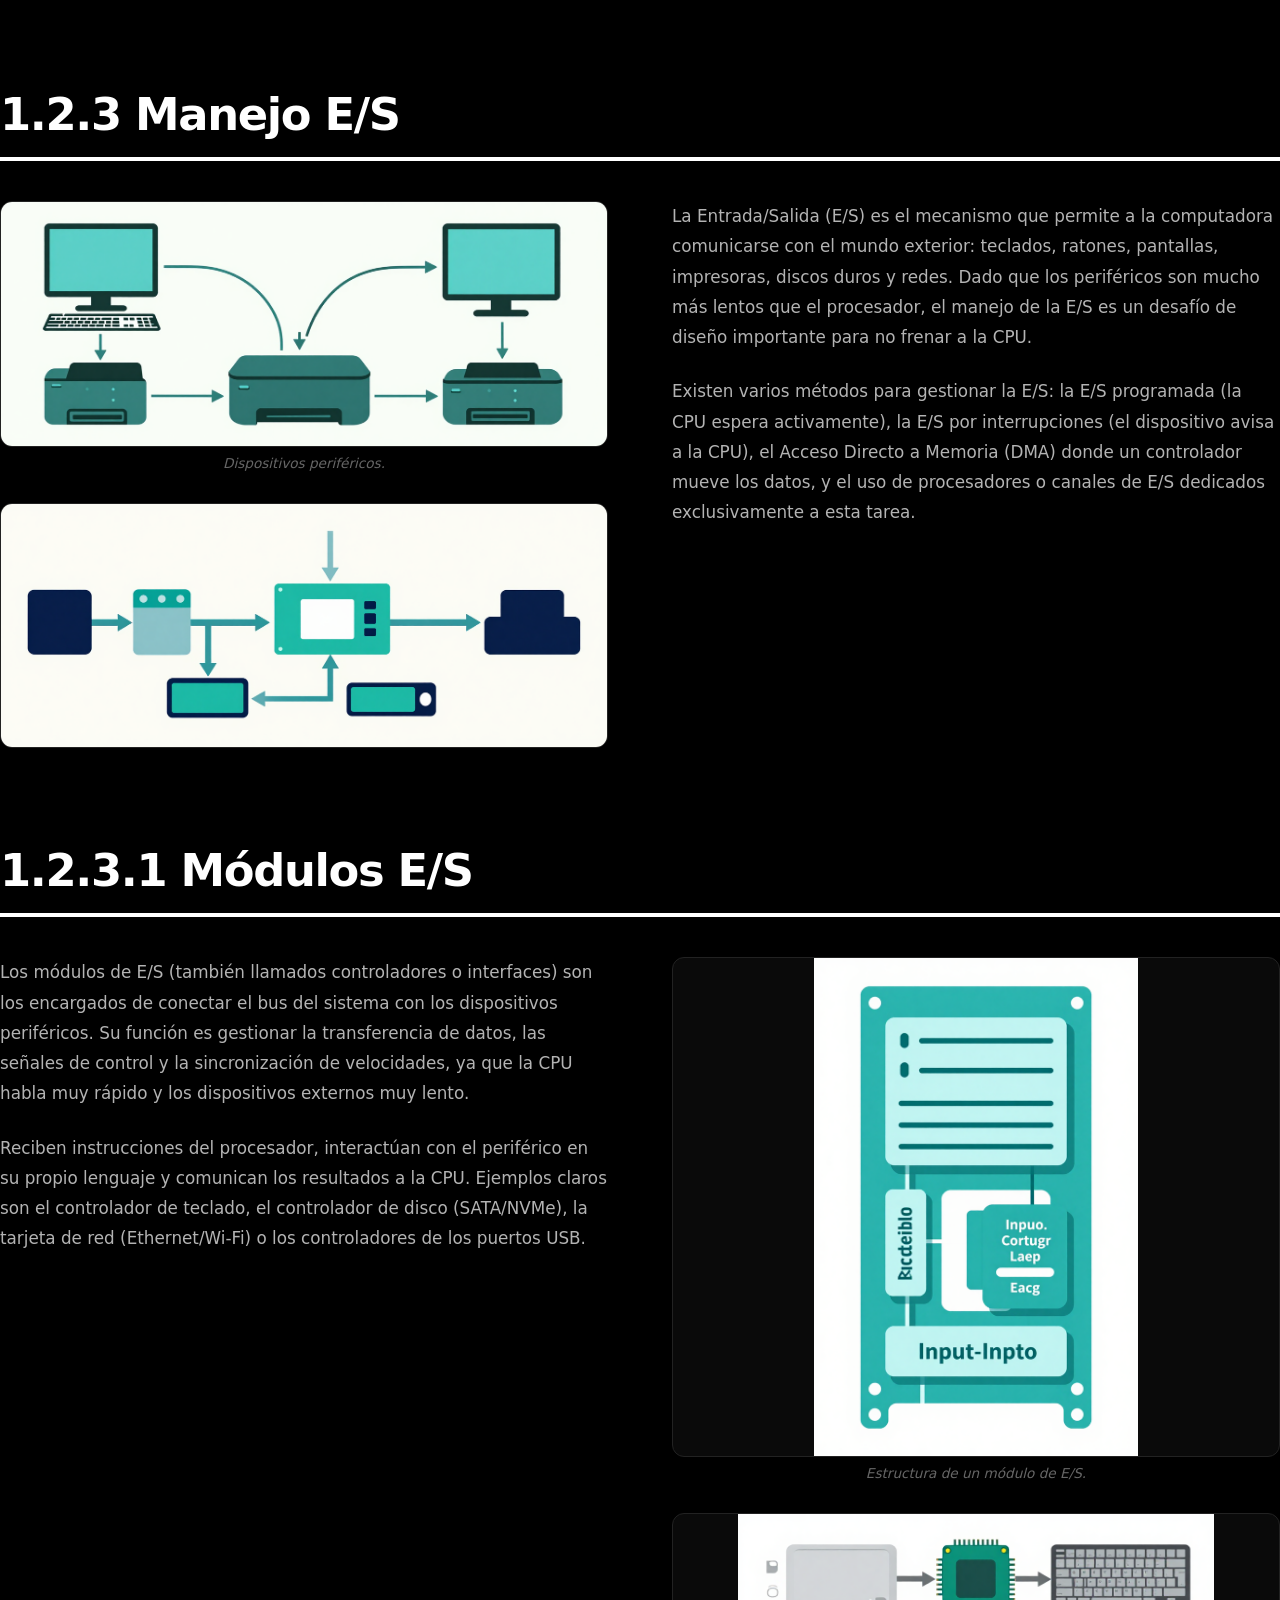
==== commit ae915576: "Fix: Header de unidad y estilos limpios" ====
--- a/unidad1.html
+++ b/unidad1.html
@@ -10,28 +10,27 @@
   <link rel="apple-touch-icon" sizes="180x180" href="apple-touch-icon.png">
   <meta name="apple-mobile-web-app-title" content="Arquitectura">
   <link rel="manifest" href="site.webmanifest">
-  <link rel="stylesheet" href="unidades.css?v=unidad1-revista">
+  <link rel="stylesheet" href="unidades.css?v=unidad1-editorial">
 </head>
 <body class="unidad1-page">
 
   <button class="sidebar-toggle" id="sidebarToggle" aria-label="Abrir menú lateral">☰</button>
   <div class="sidebar-overlay" id="sidebarOverlay"></div>
 
-  <!-- ===== SIDEBAR ===== -->
+  <!-- SIDEBAR -->
   <aside class="sidebar" id="sidebar">
     <div class="sidebar-header">
       <span class="badge">Unidad 1</span>
       <h2>Arquitecturas de cómputo</h2>
       <p>Índice de temas</p>
     </div>
-
     <nav class="sidebar-nav">
       <a href="#tema-1-0"><span class="num">01</span> Arquitecturas de cómputo</a>
       <a href="#tema-1-1"><span class="num">1.1</span> Modelos de arquitecturas</a>
       <a href="#tema-1-1-1"><span class="num">1.1.1</span> Clásicas</a>
       <a href="#tema-1-1-2"><span class="num">1.1.2</span> Segmentadas</a>
-      <a href="#tema-1-1-3"><span class="num">1.1.3</span> De multiprocesamiento</a>
-      <a href="#tema-1-2"><span class="num">1.2</span> Análisis de los componentes</a>
+      <a href="#tema-1-1-3"><span class="num">1.1.3</span> Multiprocesamiento</a>
+      <a href="#tema-1-2"><span class="num">1.2</span> Análisis de componentes</a>
       <a href="#tema-1-2-1"><span class="num">1.2.1</span> Arquitecturas</a>
       <a href="#tema-1-2-1-1"><span class="num">1.2.1.1</span> Unidad Central de Procesamiento</a>
       <a href="#tema-1-2-1-2"><span class="num">1.2.1.2</span> Unidad Aritmética Lógica</a>
@@ -41,7 +40,7 @@
       <a href="#tema-1-2-2-1"><span class="num">1.2.2.1</span> Conceptos básicos</a>
       <a href="#tema-1-2-2-2"><span class="num">1.2.2.2</span> Memoria principal</a>
       <a href="#tema-1-2-2-3"><span class="num">1.2.2.3</span> Memoria caché</a>
-      <a href="#tema-1-2-3"><span class="num">1.2.3</span> Manejo de entrada/salida</a>
+      <a href="#tema-1-2-3"><span class="num">1.2.3</span> Manejo E/S</a>
       <a href="#tema-1-2-3-1"><span class="num">1.2.3.1</span> Módulos E/S</a>
       <a href="#tema-1-2-3-2"><span class="num">1.2.3.2</span> E/S programada</a>
       <a href="#tema-1-2-3-3"><span class="num">1.2.3.3</span> E/S por interrupciones</a>
@@ -49,599 +48,494 @@
       <a href="#tema-1-2-3-5"><span class="num">1.2.3.5</span> Canales y procesadores E/S</a>
       <a href="#tema-1-2-4"><span class="num">1.2.4</span> Buses</a>
       <a href="#tema-1-2-4-1"><span class="num">1.2.4.1</span> Tipos de buses</a>
-      <a href="#tema-1-2-4-2"><span class="num">1.2.4.2</span> Estructura de los buses</a>
+      <a href="#tema-1-2-4-2"><span class="num">1.2.4.2</span> Estructura de buses</a>
       <a href="#tema-1-2-4-3"><span class="num">1.2.4.3</span> Jerarquías de buses</a>
       <a href="#tema-1-2-5"><span class="num">1.2.5</span> Interrupciones</a>
+      <a href="#presentacion"><span class="num">📄</span> Presentación</a>
     </nav>
-
     <div class="sidebar-footer">
       <a href="index.html" class="back-home">← Volver al menú principal</a>
     </div>
   </aside>
 
-  <!-- ===== CONTENIDO ===== -->
+   <!-- CONTENIDO -->
   <div class="app">
-    <main class="main-content">
-
-      <header class="unit-hero">
-        <span class="badge">Unidad 1</span>
-        <h1>Arquitecturas de cómputo</h1>
-        <p>Un recorrido por los modelos clásicos, segmentados y de multiprocesamiento, y por los componentes que hacen posible el procesamiento moderno.</p>
-      </header>
-
-      <!-- ========== TEMA 01 · Layout C ========== -->
-      <article id="tema-1-0" class="tema tema-layout-c">
-        <header class="tema-header">
-          <span class="tema-num">01</span>
-          <h2>Arquitecturas de cómputo</h2>
-        </header>
-
-        <figure class="tema-hero">
-          <img src="imagenes/unidades/unidad1/1_0_01.png" alt="Procesadores trabajando en paralelo">
-          <figcaption>Arquitecturas modernas: procesamiento en paralelo dentro de un mismo sistema.</figcaption>
-        </figure>
-
-        <div class="tema-body cols-2">
-          <p>La arquitectura de una computadora define cómo se organizan y coordinan sus componentes para ejecutar instrucciones. De ella dependen la capacidad de procesamiento, la velocidad y la eficiencia del sistema.</p>
-          <p>En esta unidad se estudian los modelos clásicos, las arquitecturas segmentadas y los sistemas de multiprocesamiento, además de los componentes fundamentales que participan en el procesamiento.</p>
-          <p>Entender la arquitectura es entender la computadora: cómo piensa, cómo recuerda y cómo se comunica con el mundo exterior.</p>
-        </div>
-      </article>
-
-      <!-- ========== TEMA 1.1 · Layout C ========== -->
-      <article id="tema-1-1" class="tema tema-layout-c">
-        <header class="tema-header">
-          <span class="tema-num">1.1</span>
-          <h2>Modelos de arquitecturas</h2>
-        </header>
-
-        <figure class="tema-hero">
-          <img src="imagenes/unidades/unidad1/1_1_01.png" alt="Comparación de arquitecturas">
-          <figcaption>Comparación entre arquitecturas secuenciales y paralelas.</figcaption>
-        </figure>
-
-        <div class="tema-body cols-2">
-          <p>Los modelos de arquitectura describen cómo se organizan los componentes y cómo se ejecutan las instrucciones. La arquitectura secuencial clásica procesa una instrucción a la vez; el pipeline divide su ejecución en etapas; y el multiprocesamiento permite que varios procesadores trabajen simultáneamente.</p>
-          <p>La elección del modelo influye en el rendimiento, el costo y la complejidad del sistema. No existe un modelo "mejor" universal: cada uno responde a un balance distinto entre velocidad, consumo y escalabilidad.</p>
-        </div>
-
-        <figure class="tema-figure">
-          <img src="imagenes/unidades/unidad1/1_1_02.png" alt="Componentes de una arquitectura">
-          <figcaption>Componentes conectados en una arquitectura típica.</figcaption>
-        </figure>
-      </article>
-
-      <!-- ========== TEMA 1.1.1 · Layout A ========== -->
-      <article id="tema-1-1-1" class="tema tema-sub tema-layout-a">
-        <header class="tema-header">
-          <span class="tema-num">1.1.1</span>
-          <h3>Clásicas</h3>
-        </header>
-
-        <div class="tema-layout">
-          <div class="tema-body">
-            <p>Las arquitecturas clásicas ejecutan las instrucciones de forma secuencial mediante el ciclo de buscar, decodificar y ejecutar. Un modelo representativo es la <strong>arquitectura de Von Neumann</strong>, propuesta en 1945, que utiliza una memoria compartida para datos e instrucciones.</p>
-            <p>Sus componentes principales son la CPU —formada por la unidad de control y la ALU—, la memoria principal, la unidad de entrada/salida y el bus del sistema.</p>
-          </div>
-          <figure class="tema-figure">
-            <img src="imagenes/unidades/unidad1/1_1_1_01.png" alt="Arquitectura de Von Neumann">
-            <figcaption>Diagrama de la arquitectura clásica de Von Neumann.</figcaption>
-          </figure>
-        </div>
-      </article>
-
-      <!-- ========== TEMA 1.1.2 · Layout B ========== -->
-      <article id="tema-1-1-2" class="tema tema-sub tema-layout-b">
-        <header class="tema-header">
-          <span class="tema-num">1.1.2</span>
-          <h3>Segmentadas</h3>
-        </header>
-
-        <div class="tema-layout">
-          <figure class="tema-figure">
-            <img src="imagenes/unidades/unidad1/1_1_2_01.png" alt="Pipeline de instrucciones">
-            <figcaption>Etapas de instrucciones ejecutándose en pipeline.</figcaption>
-          </figure>
-          <div class="tema-body">
-            <p>El pipeline divide la ejecución de instrucciones en etapas independientes que pueden operar en paralelo. Las etapas típicas son búsqueda (<em>fetch</em>), decodificación (<em>decode</em>), ejecución (<em>execute</em>) y escritura del resultado (<em>write-back</em>); cada una puede trabajar sobre una instrucción distinta.</p>
-            <p>La segmentación aumenta la cantidad de instrucciones completadas por unidad de tiempo (<em>throughput</em>), aunque puede producir riesgos de datos, control o recursos que deben administrarse.</p>
-          </div>
-        </div>
-
-        <blockquote class="tema-quote">
-          "El pipeline no ejecuta más rápido cada instrucción: ejecuta más instrucciones a la vez."
-        </blockquote>
-
-        <figure class="tema-figure">
-          <img src="imagenes/unidades/unidad1/1_1_2_02.png" alt="Procesador segmentado">
-          <figcaption>Procesador usado en una arquitectura segmentada.</figcaption>
-        </figure>
-      </article>
-
-      <!-- ========== TEMA 1.1.3 · Layout A ========== -->
-      <article id="tema-1-1-3" class="tema tema-sub tema-layout-a">
-        <header class="tema-header">
-          <span class="tema-num">1.1.3</span>
-          <h3>De multiprocesamiento</h3>
-        </header>
-
-        <div class="tema-layout">
-          <div class="tema-body">
-            <p>En una arquitectura de multiprocesamiento, varios procesadores trabajan de manera simultánea y comparten recursos. Esto permite aumentar el rendimiento, ejecutar tareas en paralelo y mejorar la tolerancia a fallos.</p>
-            <p>En los sistemas <strong>simétricos (SMP)</strong>, los procesadores comparten la memoria y el sistema operativo en condiciones equivalentes. En los <strong>asimétricos (AMP)</strong>, un procesador maestro asigna funciones a los demás.</p>
-            <p>La comunicación puede realizarse mediante buses compartidos o redes de interconexión, y cada arquitectura impone sus propias restricciones de coherencia de caché y sincronización.</p>
-          </div>
-          <figure class="tema-figure">
-            <img src="imagenes/unidades/unidad1/1_1_3_01.png" alt="Sistema multiprocesador">
-            <figcaption>Diagrama de un sistema multiprocesador simétrico y asimétrico.</figcaption>
-          </figure>
-        </div>
-
-        <figure class="tema-figure">
-          <img src="imagenes/unidades/unidad1/1_1_3_02.png" alt="Servidores multiprocesador">
-          <figcaption>Servidores con capacidad de procesamiento paralelo.</figcaption>
-        </figure>
-      </article>
-
-      <!-- ========== TEMA 1.2 · Layout C ========== -->
-      <article id="tema-1-2" class="tema tema-layout-c">
-        <header class="tema-header">
-          <span class="tema-num">1.2</span>
-          <h2>Análisis de los componentes</h2>
-        </header>
-
-        <div class="tema-body cols-2">
-          <p>Los componentes de una computadora colaboran para procesar instrucciones y comunicar el sistema con el exterior. La <strong>CPU</strong> ejecuta y coordina las operaciones; la <strong>memoria</strong> conserva datos e instrucciones; los <strong>buses</strong> transportan información; y los <strong>módulos de entrada/salida</strong> gestionan los periféricos.</p>
-          <p>Analizar cada componente por separado ayuda a entender cómo interactúan y por qué ciertas decisiones de diseño impactan directamente en el rendimiento del sistema.</p>
-        </div>
-      </article>
-
-      <!-- ========== TEMA 1.2.1 · Layout B ========== -->
-      <article id="tema-1-2-1" class="tema tema-sub tema-layout-b">
-        <header class="tema-header">
-          <span class="tema-num">1.2.1</span>
-          <h3>Arquitecturas</h3>
-        </header>
-
-        <div class="tema-layout">
-          <figure class="tema-figure">
-            <img src="imagenes/unidades/unidad1/1_2_1_01.png" alt="Placa de circuito">
-            <figcaption>Placa de circuito con componentes de una computadora.</figcaption>
-          </figure>
-          <div class="tema-body">
-            <p>Una arquitectura integra los componentes de procesamiento, almacenamiento y comunicación en un sistema coordinado. La CPU ejecuta instrucciones, la memoria mantiene los datos necesarios y los buses permiten el intercambio entre módulos y dispositivos de entrada/salida.</p>
-            <p>Existen arquitecturas orientadas a servidores, a dispositivos móviles y a sistemas embebidos, cada una optimizando distintos aspectos: potencia, consumo, costo o tamaño.</p>
-          </div>
-        </div>
-
-        <figure class="tema-figure">
-          <img src="imagenes/unidades/unidad1/1_2_1_02.png" alt="Gabinete de computadora">
-          <figcaption>Gabinete con sus componentes principales.</figcaption>
-        </figure>
-      </article>
-
-      <!-- ========== TEMA 1.2.1.1 · Layout A ========== -->
-      <article id="tema-1-2-1-1" class="tema tema-sub2 tema-layout-a">
-        <header class="tema-header">
-          <span class="tema-num">1.2.1.1</span>
-          <h4>Unidad Central de Procesamiento</h4>
-        </header>
-
-        <div class="tema-layout">
-          <div class="tema-body">
-            <p>La CPU es el componente central que interpreta y ejecuta las instrucciones, procesa datos y coordina el funcionamiento del sistema. La <strong>unidad de control</strong> decodifica las instrucciones y genera señales de control; la <strong>ALU</strong> efectúa las operaciones aritméticas y lógicas; y los <strong>registros</strong> guardan temporalmente datos e instrucciones de uso inmediato.</p>
-            <p>La frecuencia de reloj, el número de núcleos y el tamaño de la caché son algunos de los factores que determinan su rendimiento.</p>
-          </div>
-          <figure class="tema-figure">
-            <img src="imagenes/unidades/unidad1/1_2_1_1_01.png" alt="Componentes internos de la CPU">
-            <figcaption>Relación entre la unidad de control, la ALU y los registros.</figcaption>
-          </figure>
-        </div>
-      </article>
-
-      <!-- ========== TEMA 1.2.1.2 · Layout B ========== -->
-      <article id="tema-1-2-1-2" class="tema tema-sub2 tema-layout-b">
-        <header class="tema-header">
-          <span class="tema-num">1.2.1.2</span>
-          <h4>Unidad Aritmética Lógica</h4>
-        </header>
-
-        <div class="tema-layout">
-          <figure class="tema-figure">
-            <img src="imagenes/unidades/unidad1/1_2_1_2_01.png" alt="Operaciones de la ALU">
-            <figcaption>Operandos de entrada y operaciones dentro de la ALU.</figcaption>
-          </figure>
-          <div class="tema-body">
-            <p>La ALU realiza operaciones aritméticas, como suma y resta, y operaciones lógicas, como AND, OR y NOT. Por ejemplo, en binario: <code>0101 + 0011 = 1000</code> (5 + 3 = 8).</p>
-            <p>Recibe operandos desde los registros, ejecuta la operación indicada por la unidad de control y entrega el resultado. Sus circuitos incluyen sumadores, comparadores y puertas lógicas.</p>
-          </div>
-        </div>
-
-        <figure class="tema-figure">
-          <img src="imagenes/unidades/unidad1/1_2_1_2_02.png" alt="Operaciones lógicas">
-          <figcaption>Ejemplos de operaciones lógicas AND y OR.</figcaption>
-        </figure>
-      </article>
-
-      <!-- ========== TEMA 1.2.1.3 · Layout A ========== -->
-      <article id="tema-1-2-1-3" class="tema tema-sub2 tema-layout-a">
-        <header class="tema-header">
-          <span class="tema-num">1.2.1.3</span>
-          <h4>Registros</h4>
-        </header>
-
-        <div class="tema-layout">
-          <div class="tema-body">
-            <p>Los registros son unidades de almacenamiento de muy alta velocidad ubicadas dentro de la CPU. El <strong>acumulador</strong> conserva resultados de operaciones; el <strong>contador de programa (PC)</strong> mantiene la dirección de la siguiente instrucción; y los <strong>registros de propósito general</strong> almacenan temporalmente datos, direcciones u operandos.</p>
-            <p>Su capacidad es limitada, pero su rapidez reduce el acceso a la memoria principal y ayuda a acelerar el procesamiento.</p>
-          </div>
-          <figure class="tema-figure">
-            <img src="imagenes/unidades/unidad1/1_2_1_3_01.png" alt="Registros internos de la CPU">
-            <figcaption>Registros internos y su conexión con la ALU.</figcaption>
-          </figure>
-        </div>
-      </article>
-
-      <!-- ========== TEMA 1.2.1.4 · Layout B ========== -->
-      <article id="tema-1-2-1-4" class="tema tema-sub2 tema-layout-b">
-        <header class="tema-header">
-          <span class="tema-num">1.2.1.4</span>
-          <h4>Buses</h4>
-        </header>
-
-        <div class="tema-layout">
-          <figure class="tema-figure">
-            <img src="imagenes/unidades/unidad1/1_2_1_4_01.png" alt="Tipos de buses">
-            <figcaption>Funciones del bus de datos, de direcciones y de control.</figcaption>
-          </figure>
-          <div class="tema-body">
-            <p>Los buses son canales de comunicación que conectan la CPU, la memoria y los dispositivos de entrada/salida. El <strong>bus de datos</strong> transporta información, el de <strong>direcciones</strong> identifica posiciones de memoria y el de <strong>control</strong> coordina operaciones como lectura y escritura.</p>
-            <p>El ancho del bus determina cuántos bits pueden transferirse en un ciclo y afecta directamente el rendimiento general.</p>
-          </div>
-        </div>
-
-        <figure class="tema-figure">
-          <img src="imagenes/unidades/unidad1/1_2_1_4_02.png" alt="Conexiones de buses">
-          <figcaption>Conexiones de buses entre componentes.</figcaption>
-        </figure>
-      </article>
-
-      <!-- ========== TEMA 1.2.2 · Layout A ========== -->
-      <article id="tema-1-2-2" class="tema tema-sub tema-layout-a">
-        <header class="tema-header">
-          <span class="tema-num">1.2.2</span>
-          <h3>Memoria</h3>
-        </header>
-
-        <div class="tema-layout">
-          <div class="tema-body">
-            <p>La memoria almacena los datos y las instrucciones que necesita la CPU para ejecutar programas. La memoria principal ofrece acceso rápido a la información en uso, mientras que el almacenamiento secundario conserva los datos de manera persistente.</p>
-            <p>El diseño de un sistema de memoria busca siempre un balance entre velocidad, capacidad y costo.</p>
-          </div>
-          <figure class="tema-figure">
-            <img src="imagenes/unidades/unidad1/1_2_2_01.png" alt="Dispositivos de almacenamiento">
-            <figcaption>Dispositivos de almacenamiento conectados a una tarjeta de memoria.</figcaption>
-          </figure>
-        </div>
-      </article>
-
-      <!-- ========== TEMA 1.2.2.1 · Layout B ========== -->
-      <article id="tema-1-2-2-1" class="tema tema-sub2 tema-layout-b">
-        <header class="tema-header">
-          <span class="tema-num">1.2.2.1</span>
-          <h4>Conceptos básicos del manejo de la memoria</h4>
-        </header>
-
-        <div class="tema-layout">
-          <figure class="tema-figure">
-            <img src="imagenes/unidades/unidad1/1_2_2_1_01.png" alt="Jerarquía de memoria">
-            <figcaption>Jerarquía de memoria desde los registros hasta el almacenamiento secundario.</figcaption>
-          </figure>
-          <div class="tema-body">
-            <p>La memoria principal (<strong>RAM</strong>) es rápida y volátil: guarda temporalmente los datos y programas en uso y pierde su contenido al apagar el equipo. El almacenamiento secundario, como un disco duro o una unidad SSD, es no volátil y conserva una mayor cantidad de información.</p>
-            <p>La <strong>jerarquía de memoria</strong> ordena los niveles según su velocidad, capacidad y costo: registros, caché, RAM y almacenamiento secundario. Cuanto más cerca está la memoria del procesador, mayor suele ser su velocidad y menor su capacidad.</p>
-          </div>
-        </div>
-      </article>
-
-      <!-- ========== TEMA 1.2.2.2 · Layout A ========== -->
-      <article id="tema-1-2-2-2" class="tema tema-sub2 tema-layout-a">
-        <header class="tema-header">
-          <span class="tema-num">1.2.2.2</span>
-          <h4>Memoria principal</h4>
-        </header>
-
-        <div class="tema-layout">
-          <div class="tema-body">
-            <p>La RAM (<em>Random Access Memory</em>) permite acceder rápidamente a cualquier posición de memoria y funciona como área de trabajo de la CPU. Es volátil, por lo que pierde la información almacenada cuando el sistema se apaga.</p>
-            <p>Entre las tecnologías comunes están <strong>DRAM</strong>, <strong>SRAM</strong>, <strong>SDRAM</strong> y las generaciones <strong>DDR</strong>. Los módulos DIMM y SO-DIMM se instalan en la tarjeta madre; su capacidad, velocidad y número de canales influyen en el rendimiento.</p>
-          </div>
-          <figure class="tema-figure">
-            <img src="imagenes/unidades/unidad1/1_2_2_2_01.png" alt="Módulos de RAM">
-            <figcaption>Módulos de memoria RAM instalados.</figcaption>
-          </figure>
-        </div>
-
-        <figure class="tema-figure">
-          <img src="imagenes/unidades/unidad1/1_2_2_2_02.png" alt="Capas de memoria">
-          <figcaption>Representación de capas y módulos de memoria RAM.</figcaption>
-        </figure>
-      </article>
-
-      <!-- ========== TEMA 1.2.2.3 · Layout B ========== -->
-      <article id="tema-1-2-2-3" class="tema tema-sub2 tema-layout-b">
-        <header class="tema-header">
-          <span class="tema-num">1.2.2.3</span>
-          <h4>Memoria caché</h4>
-        </header>
-
-        <div class="tema-layout">
-          <figure class="tema-figure">
-            <img src="imagenes/unidades/unidad1/1_2_2_3_01.png" alt="Niveles de caché">
-            <figcaption>Niveles de memoria caché L1, L2 y L3.</figcaption>
-          </figure>
-          <div class="tema-body">
-            <p>La memoria caché es una memoria de alta velocidad que guarda temporalmente datos e instrucciones de uso frecuente para reducir el tiempo de acceso de la CPU a la RAM. Sus niveles más comunes son <strong>L1</strong>, pequeña y rápida; <strong>L2</strong>, de mayor capacidad; y <strong>L3</strong>, generalmente compartida entre varios núcleos.</p>
-            <p>Al buscar un dato, el procesador consulta primero la caché y recurre a la memoria principal si no lo encuentra.</p>
-          </div>
-        </div>
-
-        <figure class="tema-figure">
-          <img src="imagenes/unidades/unidad1/1_2_2_3_02.png" alt="Chip de caché">
-          <figcaption>Chip que representa la memoria caché del procesador.</figcaption>
-        </figure>
-      </article>
-
-      <!-- ========== TEMA 1.2.3 · Layout A ========== -->
-      <article id="tema-1-2-3" class="tema tema-sub tema-layout-a">
-        <header class="tema-header">
-          <span class="tema-num">1.2.3</span>
-          <h3>Manejo de la entrada/salida</h3>
-        </header>
-
-        <div class="tema-layout">
-          <div class="tema-body">
-            <p>La entrada/salida (E/S) permite que la computadora se comunique con periféricos como teclados, pantallas, unidades de almacenamiento y dispositivos de red. Los módulos de E/S actúan como intermediarios entre la CPU y esos dispositivos, coordinando señales y transferencias de datos.</p>
-            <p>Existen varios métodos para gestionar la E/S: programada, por interrupciones, por DMA y mediante canales dedicados.</p>
-          </div>
-          <figure class="tema-figure">
-            <img src="imagenes/unidades/unidad1/1_2_3_01.png" alt="Periféricos">
-            <figcaption>Dispositivos periféricos conectados al sistema.</figcaption>
-          </figure>
-        </div>
-
-        <figure class="tema-figure">
-          <img src="imagenes/unidades/unidad1/1_2_3_02.png" alt="Flujo E/S">
-          <figcaption>Flujo de comunicación entre la computadora y los periféricos.</figcaption>
-        </figure>
-      </article>
-
-      <!-- ========== TEMA 1.2.3.1 · Layout B ========== -->
-      <article id="tema-1-2-3-1" class="tema tema-sub2 tema-layout-b">
-        <header class="tema-header">
-          <span class="tema-num">1.2.3.1</span>
-          <h4>Módulos de entrada/salida</h4>
-        </header>
-
-        <div class="tema-layout">
-          <figure class="tema-figure">
-            <img src="imagenes/unidades/unidad1/1_2_3_1_01.png" alt="Módulo de E/S">
-            <figcaption>Estructura de un módulo de entrada y salida.</figcaption>
-          </figure>
-          <div class="tema-body">
-            <p>Los módulos de E/S gestionan la transferencia de datos, las señales de control y la sincronización entre la CPU y los dispositivos externos. Se conectan al bus del sistema, reciben instrucciones del procesador y comunican los resultados mediante registros internos.</p>
-            <p>Algunos ejemplos son los controladores de teclado, mouse, disco, tarjeta de red y puertos USB.</p>
-          </div>
-        </div>
-
-        <figure class="tema-figure">
-          <img src="imagenes/unidades/unidad1/1_2_3_1_02.png" alt="Dispositivos conectados">
-          <figcaption>Módulos y dispositivos conectados al sistema.</figcaption>
-        </figure>
-      </article>
-
-      <!-- ========== TEMA 1.2.3.2 · Layout A ========== -->
-      <article id="tema-1-2-3-2" class="tema tema-sub2 tema-layout-a">
-        <header class="tema-header">
-          <span class="tema-num">1.2.3.2</span>
-          <h4>Entrada/salida programada</h4>
-        </header>
-
-        <div class="tema-layout">
-          <div class="tema-body">
-            <p>En la E/S programada, la CPU envía una orden al módulo y consulta repetidamente su estado (<em>polling</em>) hasta que el dispositivo está listo. Entonces transfiere el dato y continúa con el programa.</p>
-            <p>El método es sencillo y da control directo al procesador, pero la espera activa mantiene ocupada a la CPU y desperdicia ciclos que podrían utilizarse en otras tareas.</p>
-          </div>
-          <figure class="tema-figure">
-            <img src="imagenes/unidades/unidad1/1_2_3_2_01.png" alt="E/S programada">
-            <figcaption>Flujo de entrada y salida programada con consulta activa.</figcaption>
-          </figure>
-        </div>
-      </article>
-
-      <!-- ========== TEMA 1.2.3.3 · Layout B ========== -->
-      <article id="tema-1-2-3-3" class="tema tema-sub2 tema-layout-b">
-        <header class="tema-header">
-          <span class="tema-num">1.2.3.3</span>
-          <h4>Entrada/salida mediante interrupciones</h4>
-        </header>
-
-        <div class="tema-layout">
-          <figure class="tema-figure">
-            <img src="imagenes/unidades/unidad1/1_2_3_3_01.png" alt="Interrupciones">
-            <figcaption>Secuencia de atención y retorno de una interrupción.</figcaption>
-          </figure>
-          <div class="tema-body">
-            <p>Con E/S por interrupciones, un dispositivo avisa a la CPU cuando requiere atención, de modo que el procesador no necesita esperar activamente. La CPU termina la instrucción en curso, guarda su estado, ejecuta la rutina de servicio (<strong>ISR</strong>) y después retoma la tarea interrumpida.</p>
-            <p>Las interrupciones pueden originarse en hardware o software; algunas pueden enmascararse temporalmente y las no enmascarables requieren atención inmediata.</p>
-          </div>
-        </div>
-      </article>
-
-      <!-- ========== TEMA 1.2.3.4 · Layout A ========== -->
-      <article id="tema-1-2-3-4" class="tema tema-sub2 tema-layout-a">
-        <header class="tema-header">
-          <span class="tema-num">1.2.3.4</span>
-          <h4>Acceso directo a memoria</h4>
-        </header>
-
-        <div class="tema-layout">
-          <div class="tema-body">
-            <p>El acceso directo a memoria (<strong>DMA</strong>) permite transferir bloques de datos entre un dispositivo de E/S y la memoria principal sin que la CPU supervise continuamente cada dato. El controlador DMA solicita el bus, realiza la transferencia y notifica al procesador cuando termina.</p>
-            <p>Este mecanismo libera a la CPU para otras tareas y es útil en dispositivos como unidades de almacenamiento, tarjetas de red, sonido y video.</p>
-          </div>
-          <figure class="tema-figure">
-            <img src="imagenes/unidades/unidad1/1_2_3_4_01.png" alt="DMA">
-            <figcaption>Transferencia directa de datos entre un dispositivo y la memoria mediante DMA.</figcaption>
-          </figure>
-        </div>
-      </article>
-
-      <!-- ========== TEMA 1.2.3.5 · Layout B ========== -->
-      <article id="tema-1-2-3-5" class="tema tema-sub2 tema-layout-b">
-        <header class="tema-header">
-          <span class="tema-num">1.2.3.5</span>
-          <h4>Canales y procesadores de entrada/salida</h4>
-        </header>
-
-        <div class="tema-layout">
-          <figure class="tema-figure">
-            <img src="imagenes/unidades/unidad1/1_2_3_5_01.png" alt="Canal de E/S">
-            <figcaption>Canal de entrada y salida que coordina varios dispositivos.</figcaption>
-          </figure>
-          <div class="tema-body">
-            <p>Los canales de E/S son procesadores especializados que administran transferencias entre periféricos y memoria de manera autónoma, reduciendo la intervención de la CPU. Los <strong>canales selectores</strong> atienden dispositivos de alta velocidad; los <strong>multiplexores</strong> permiten atender varios dispositivos más lentos.</p>
-            <p>Al delegar estas operaciones, el sistema puede procesar E/S en paralelo y reducir la cantidad de interrupciones que atiende el procesador principal.</p>
-          </div>
-        </div>
-
-        <figure class="tema-figure">
-          <img src="imagenes/unidades/unidad1/1_2_3_5_02.png" alt="Jerarquía de procesadores">
-          <figcaption>Jerarquía de procesadores y dispositivos de E/S.</figcaption>
-        </figure>
-      </article>
-
-      <!-- ========== TEMA 1.2.4 · Layout A ========== -->
-      <article id="tema-1-2-4" class="tema tema-sub tema-layout-a">
-        <header class="tema-header">
-          <span class="tema-num">1.2.4</span>
-          <h3>Buses</h3>
-        </header>
-
-        <div class="tema-layout">
-          <div class="tema-body">
-            <p>Un bus es un sistema de comunicación compartido que conecta la CPU, la memoria y los dispositivos de entrada/salida. Está formado por líneas de transmisión paralelas que transportan datos, direcciones y señales de control entre los componentes.</p>
-            <p>El ancho del bus determina cuántos bits pueden transferirse en un ciclo y afecta el rendimiento general del sistema.</p>
-          </div>
-          <figure class="tema-figure">
-            <img src="imagenes/unidades/unidad1/1_2_4_01.png" alt="Transferencia por buses">
-            <figcaption>Transferencia de datos, direcciones y control por los buses.</figcaption>
-          </figure>
-        </div>
-
-        <figure class="tema-figure">
-          <img src="imagenes/unidades/unidad1/1_2_4_02.png" alt="Buses conectando componentes">
-          <figcaption>Buses que conectan la CPU con la memoria y los dispositivos.</figcaption>
-        </figure>
-      </article>
-
-      <!-- ========== TEMA 1.2.4.1 · Layout B ========== -->
-      <article id="tema-1-2-4-1" class="tema tema-sub2 tema-layout-b">
-        <header class="tema-header">
-          <span class="tema-num">1.2.4.1</span>
-          <h4>Tipos de buses</h4>
-        </header>
-
-        <div class="tema-layout">
-          <figure class="tema-figure">
-            <img src="imagenes/unidades/unidad1/1_2_4_1_01.png" alt="Tipos de buses">
-            <figcaption>CPU, bus de direcciones y bus de control.</figcaption>
-          </figure>
-          <div class="tema-body">
-            <p>El <strong>bus de datos</strong> transporta información entre la CPU, la memoria y los dispositivos; su ancho puede ser de 8, 16, 32 o 64 bits. El <strong>bus de direcciones</strong> indica la posición de memoria a la que se desea acceder. El <strong>bus de control</strong> transmite señales como lectura, escritura e interrupción para coordinar las operaciones.</p>
-          </div>
-        </div>
-
-        <figure class="tema-figure">
-          <img src="imagenes/unidades/unidad1/1_2_4_1_02.png" alt="Buses en tarjeta madre">
-          <figcaption>Rutas de buses en una tarjeta madre.</figcaption>
-        </figure>
-      </article>
-
-      <!-- ========== TEMA 1.2.4.2 · Layout A ========== -->
-      <article id="tema-1-2-4-2" class="tema tema-sub2 tema-layout-a">
-        <header class="tema-header">
-          <span class="tema-num">1.2.4.2</span>
-          <h4>Estructura de los buses</h4>
-        </header>
-
-        <div class="tema-layout">
-          <div class="tema-body">
-            <p>La estructura de un bus comprende líneas físicas de transmisión, cada una capaz de conducir un bit a la vez. Por ello, un bus de 32 bits puede transportar 4 bytes por ciclo y uno de 64 bits, 8 bytes.</p>
-            <p>Las transferencias siguen protocolos que coordinan el reloj, la asignación del bus (arbitraje) y la confirmación entre dispositivos (<em>handshaking</em>).</p>
-          </div>
-          <figure class="tema-figure">
-            <img src="imagenes/unidades/unidad1/1_2_4_2_01.png" alt="Estructura del bus">
-            <figcaption>Líneas de datos, direcciones y control.</figcaption>
-          </figure>
-        </div>
-
-        <figure class="tema-figure">
-          <img src="imagenes/unidades/unidad1/1_2_4_2_02.png" alt="Señales del bus">
-          <figcaption>Señales eléctricas transmitidas por las líneas del bus.</figcaption>
-        </figure>
-      </article>
-
-      <!-- ========== TEMA 1.2.4.3 · Layout B ========== -->
-      <article id="tema-1-2-4-3" class="tema tema-sub2 tema-layout-b">
-        <header class="tema-header">
-          <span class="tema-num">1.2.4.3</span>
-          <h4>Jerarquías de buses</h4>
-        </header>
-
-        <div class="tema-layout">
-          <figure class="tema-figure">
-            <img src="imagenes/unidades/unidad1/1_2_4_3_01.png" alt="Jerarquía de buses">
-            <figcaption>Jerarquía que conecta la CPU, un puente y los dispositivos.</figcaption>
-          </figure>
-          <div class="tema-body">
-            <p>Los <strong>buses primarios</strong> conectan directamente la CPU con la memoria principal y ofrecen mayor velocidad y ancho de banda. Los <strong>buses secundarios</strong> enlazan periféricos y controladores de E/S, normalmente a menor velocidad.</p>
-            <p>Interconexiones como <strong>PCI Express</strong> permiten comunicar componentes mediante enlaces de alta velocidad. Organizar los buses jerárquicamente equilibra rendimiento y costo.</p>
-          </div>
-        </div>
-
-        <figure class="tema-figure">
-          <img src="imagenes/unidades/unidad1/1_2_4_3_02.png" alt="Diagrama de buses">
-          <figcaption>Diagrama de una jerarquía de buses y dispositivos.</figcaption>
-        </figure>
-      </article>
-
-      <!-- ========== TEMA 1.2.5 · Layout C ========== -->
-      <article id="tema-1-2-5" class="tema tema-sub tema-layout-c">
-        <header class="tema-header">
-          <span class="tema-num">1.2.5</span>
-          <h3>Interrupciones</h3>
-        </header>
-
-        <div class="tema-body cols-2">
-          <p>Una interrupción es una señal que pausa temporalmente la ejecución normal de la CPU para atender un evento prioritario. El procesador guarda su estado, ejecuta la rutina de servicio correspondiente y luego reanuda la tarea original.</p>
-          <p>Las interrupciones pueden ser <strong>externas</strong>, generadas por dispositivos; de <strong>software</strong>, provocadas por instrucciones; o <strong>internas</strong>, originadas por eventos como una división entre cero.</p>
-          <p>Al evitar la espera activa, permiten que la CPU atienda otros trabajos y responda a eventos con mayor eficiencia.</p>
-        </div>
-
-        <figure class="tema-figure">
-          <img src="imagenes/unidades/unidad1/1_2_5_01.png" alt="Interrupciones">
-          <figcaption>Atención de una interrupción y retorno al programa.</figcaption>
-        </figure>
-      </article>
-
-      <!-- PIE -->
+
+    <!-- HEADER (Movido aquí, fuera del main) -->
+    <header class="app-header">
+      <a href="index.html" class="header-brand">
+        <span class="brand-logo">ZK</span>
+        <span class="brand-text">Unidad 1</span>
+      </a>
+
+      <div class="header-tabs">
+        <a href="index.html#unidades" class="header-tab active">
+          <svg xmlns="http://www.w3.org/2000/svg" viewBox="0 0 24 24" fill="none" stroke="currentColor" stroke-width="2" stroke-linecap="round" stroke-linejoin="round"><path d="M2 3h6a4 4 0 0 1 4 4v14a3 3 0 0 0-3-3H2z"/><path d="M22 3h-6a4 4 0 0 0-4 4v14a3 3 0 0 1 3-3h7z"/></svg>
+          <span>Unidades</span>
+        </a>
+        <a href="index.html#practicas" class="header-tab">
+          <svg xmlns="http://www.w3.org/2000/svg" viewBox="0 0 24 24" fill="none" stroke="currentColor" stroke-width="2" stroke-linecap="round" stroke-linejoin="round"><path d="M14 2H6a2 2 0 0 0-2 2v16a2 2 0 0 0 2 2h12a2 2 0 0 0 2-2V8z"/><polyline points="14 2 14 8 20 8"/><line x1="16" y1="13" x2="8" y2="13"/><line x1="16" y1="17" x2="8" y2="17"/></svg>
+          <span>Prácticas</span>
+        </a>
+        <a href="index.html#tareas" class="header-tab">
+          <svg xmlns="http://www.w3.org/2000/svg" viewBox="0 0 24 24" fill="none" stroke="currentColor" stroke-width="2" stroke-linecap="round" stroke-linejoin="round"><path d="M9 11l3 3L22 4"/><path d="M21 12v7a2 2 0 0 1-2 2H5a2 2 0 0 1-2-2V5a2 2 0 0 1 2-2h11"/></svg>
+          <span>Tareas</span>
+        </a>
+        <a href="index.html#presentaciones" class="header-tab">
+          <svg xmlns="http://www.w3.org/2000/svg" viewBox="0 0 24 24" fill="none" stroke="currentColor" stroke-width="2" stroke-linecap="round" stroke-linejoin="round"><rect x="2" y="3" width="20" height="14" rx="2" ry="2"/><line x1="8" y1="21" x2="16" y2="21"/><line x1="12" y1="17" x2="12" y2="21"/></svg>
+          <span>Presentaciones</span>
+        </a>
+      </div>
+
+      <div class="header-actions">
+        <a href="index.html" class="btn-header">Inicio</a>
+        <a href="unidad2.html" class="btn-header primary">Siguiente →</a>
+      </div>
+    </header>
+
+      <!-- ========== TEMA 01 ========== -->
+      <article id="tema-1-0" class="tema">
+        <h2 class="section-title">01 Arquitecturas de cómputo</h2>
+        <div class="split-layout">
+          <div class="text-content">
+            <p>La arquitectura de una computadora es el diseño conceptual y la estructura operacional fundamental de un sistema de cómputo. Define cómo se organizan y coordinan sus componentes (hardware y software) para ejecutar instrucciones y procesar datos. De ella dependen directamente la capacidad de procesamiento, la velocidad, el consumo energético y la eficiencia del sistema.</p>
+            <p>En esta unidad se estudian los modelos clásicos (como el de Von Neumann), las arquitecturas segmentadas (pipeline) y los sistemas de multiprocesamiento. Además, se analizan los componentes esenciales que participan en el procesamiento: la CPU, la memoria y los buses de comunicación.</p>
+            <p>Entender la arquitectura es entender el "cerebro" de la computadora: cómo piensa, cómo recuerda y cómo se comunica con el mundo exterior a través de los periféricos.</p>
+          </div>
+          <div class="image-content">
+            <img src="imagenes/unidades/unidad1/1_0_01.png" alt="Arquitectura 1">
+            <span class="image-caption">Arquitecturas modernas: procesamiento en paralelo.</span>
+            <!-- Si tienes la 1_0_02.png, descomenta la siguiente línea -->
+            <!-- <img src="imagenes/unidades/unidad1/1_0_02.png" alt="Arquitectura 2" style="margin-top: 1rem;"> -->
+          </div>
+        </div>
+      </article>
+
+      <!-- ========== TEMA 1.1 ========== -->
+      <article id="tema-1-1" class="tema">
+        <h2 class="section-title">1.1 Modelos de arquitecturas</h2>
+        <div class="split-layout reverse">
+          <div class="text-content">
+            <p>Los modelos de arquitectura describen la forma en que se organizan los componentes de un sistema y cómo se ejecutan las instrucciones. La arquitectura secuencial clásica procesa una instrucción a la vez; el pipeline (segmentación) divide la ejecución en etapas para procesar varias instrucciones simultáneamente; y el multiprocesamiento utiliza múltiples procesadores para trabajar en paralelo.</p>
+            <p>La elección del modelo influye directamente en el rendimiento, el costo de fabricación y la complejidad del sistema. No existe un modelo "mejor" universal; cada uno responde a un balance distinto entre velocidad, consumo de energía y escalabilidad, dependiendo de si se destina a un servidor, una PC de escritorio o un dispositivo móvil.</p>
+          </div>
+          <div class="image-content">
+            <img src="imagenes/unidades/unidad1/1_1_01.png" alt="Modelo de arquitectura 1">
+            <span class="image-caption">Comparación entre arquitecturas secuenciales y paralelas.</span>
+            <img src="imagenes/unidades/unidad1/1_1_02.png" alt="Modelo de arquitectura 2" style="margin-top: 1rem;">
+            <span class="image-caption">Componentes de una arquitectura típica.</span>
+          </div>
+        </div>
+      </article>
+
+      <!-- ========== TEMA 1.1.1 ========== -->
+      <article id="tema-1-1-1" class="tema">
+        <h2 class="section-title">1.1.1 Clásicas</h2>
+        <div class="split-layout">
+          <div class="text-content">
+            <p>Las arquitecturas clásicas ejecutan las instrucciones de forma estrictamente secuencial mediante el ciclo de búsqueda (fetch), decodificación (decode) y ejecución (execute). Un modelo representativo es la <strong>arquitectura de Von Neumann</strong>, propuesta en 1945, que utiliza una única memoria compartida para almacenar tanto los datos como las instrucciones.</p>
+            <p>Sus componentes principales son la CPU (Unidad de Control y ALU), la memoria principal, la unidad de entrada/salida y el bus del sistema. Aunque es la base de las computadoras modernas, sufre del "cuello de botella de Von Neumann", ya que al compartir el mismo bus, la CPU no puede leer una instrucción y leer/escribir datos al mismo tiempo.</p>
+          </div>
+          <div class="image-content">
+            <img src="imagenes/unidades/unidad1/1_1_1_01.png" alt="Von Neumann 1">
+            <span class="image-caption">Diagrama de la arquitectura clásica de Von Neumann.</span>
+            <img src="imagenes/unidades/unidad1/1_1_1_02.png" alt="Von Neumann 2" style="margin-top: 1rem;">
+          </div>
+        </div>
+      </article>
+
+      <!-- ========== TEMA 1.1.2 ========== -->
+      <article id="tema-1-1-2" class="tema">
+        <h2 class="section-title">1.1.2 Segmentadas</h2>
+        <div class="split-layout reverse">
+          <div class="text-content">
+            <p>La arquitectura segmentada, también conocida como <em>pipeline</em>, divide la ejecución de una instrucción en varias etapas independientes (búsqueda, decodificación, ejecución, memoria, escritura). Mientras una instrucción se está ejecutando, la siguiente se está decodificando y la subsiguiente se está buscando.</p>
+            <p>Esto aumenta drásticamente la cantidad de instrucciones completadas por unidad de tiempo (<em>throughput</em>). Sin embargo, puede producir "riesgos" (hazards) de datos, de control o estructurales, que son situaciones donde la siguiente instrucción no puede ejecutarse en el ciclo esperado y el pipeline debe detenerse (stall).</p>
+            <blockquote class="quote">"El pipeline no ejecuta más rápido cada instrucción: ejecuta más instrucciones a la vez."</blockquote>
+          </div>
+          <div class="image-content">
+            <img src="imagenes/unidades/unidad1/1_1_2_01.png" alt="Segmentadas 1">
+            <span class="image-caption">Etapas de instrucciones ejecutándose en pipeline.</span>
+            <img src="imagenes/unidades/unidad1/1_1_2_02.png" alt="Segmentadas 2" style="margin-top: 1rem;">
+          </div>
+        </div>
+      </article>
+
+      <!-- ========== TEMA 1.1.3 ========== -->
+      <article id="tema-1-1-3" class="tema">
+        <h2 class="section-title">1.1.3 Multiprocesamiento</h2>
+        <div class="split-layout">
+          <div class="text-content">
+            <p>En una arquitectura de multiprocesamiento, dos o más procesadores trabajan de manera simultánea y comparten recursos (memoria, buses, periféricos). Esto permite aumentar el rendimiento, ejecutar múltiples hilos de ejecución en paralelo y mejorar la tolerancia a fallos.</p>
+            <p>Existen dos clasificaciones principales: los sistemas <strong>simétricos (SMP)</strong>, donde todos los procesadores son iguales y comparten la misma memoria y sistema operativo; y los <strong>asimétricos (AMP)</strong>, donde un procesador maestro (master) asigna tareas específicas a los procesadores esclavos (slaves).</p>
+          </div>
+          <div class="image-content">
+            <img src="imagenes/unidades/unidad1/1_1_3_01.png" alt="Multiprocesamiento 1">
+            <span class="image-caption">Sistema multiprocesador simétrico y asimétrico.</span>
+            <img src="imagenes/unidades/unidad1/1_1_3_02.png" alt="Multiprocesamiento 2" style="margin-top: 1rem;">
+            <img src="imagenes/unidades/unidad1/1_1_3_03.png" alt="Multiprocesamiento 3" style="margin-top: 1rem;">
+          </div>
+        </div>
+      </article>
+
+      <!-- ========== TEMA 1.2 (SIN IMAGEN, ANCHO COMPLETO) ========== -->
+      <article id="tema-1-2" class="tema">
+        <h2 class="section-title">1.2 Análisis de componentes</h2>
+        <div style="max-width: 800px;">
+          <p>Los componentes de una computadora colaboran estrechamente para procesar instrucciones y comunicar el sistema con el exterior. La <strong>CPU</strong> (Unidad Central de Procesamiento) ejecuta y coordina las operaciones lógicas y aritméticas; la <strong>memoria</strong> conserva temporalmente los datos e instrucciones; los <strong>buses</strong> transportan la información entre los distintos módulos; y los <strong>módulos de entrada/salida</strong> gestionan la comunicación con los periféricos.</p>
+          <p>Analizar cada componente por separado nos ayuda a entender cómo interactúan entre sí y por qué ciertas decisiones de diseño (como el tamaño de la caché o el ancho de un bus) impactan directamente en el rendimiento y la velocidad final del sistema.</p>
+        </div>
+      </article>
+
+      <!-- ========== TEMA 1.2.1 ========== -->
+      <article id="tema-1-2-1" class="tema">
+        <h2 class="section-title">1.2.1 Arquitecturas</h2>
+        <div class="split-layout">
+          <div class="text-content">
+            <p>Una arquitectura de computadora integra los componentes de procesamiento, almacenamiento y comunicación en un sistema coordinado. Existen dos grandes filosofías de diseño en cuanto al conjunto de instrucciones: <strong>CISC</strong> (Complex Instruction Set Computer), con instrucciones complejas y de longitud variable, y <strong>RISC</strong> (Reduced Instruction Set Computer), con instrucciones simples y optimizadas que se ejecutan en un solo ciclo de reloj.</p>
+            <p>Existen arquitecturas orientadas a servidores (priorizando la potencia y capacidad), a dispositivos móviles (priorizando la eficiencia energética, como la arquitectura ARM) y a sistemas embebidos, cada una optimizando distintos aspectos de la ecuación.</p>
+          </div>
+          <div class="image-content">
+            <img src="imagenes/unidades/unidad1/1_2_1_01.png" alt="Arquitecturas 1">
+            <span class="image-caption">Comparativa entre arquitecturas RISC y CISC.</span>
+            <img src="imagenes/unidades/unidad1/1_2_1_02.png" alt="Arquitecturas 2" style="margin-top: 1rem;">
+          </div>
+        </div>
+      </article>
+
+      <!-- ========== TEMA 1.2.1.1 ========== -->
+      <article id="tema-1-2-1-1" class="tema">
+        <h2 class="section-title">1.2.1.1 Unidad Central de Procesamiento</h2>
+        <div class="split-layout reverse">
+          <div class="text-content">
+            <p>La CPU es el cerebro de la computadora. Interpreta y ejecuta las instrucciones almacenadas en la memoria, procesa los datos y coordina el funcionamiento de todos los demás componentes del sistema.</p>
+            <p>Se divide internamente en tres partes fundamentales: la <strong>Unidad de Control (UC)</strong>, que decodifica las instrucciones y dirige a los demás componentes; la <strong>Unidad Aritmético-Lógica (ALU)</strong>, que realiza los cálculos; y los <strong>Registros</strong>, que son memorias ultrarrápidas dentro del chip. La frecuencia de reloj (medida en GHz) y el número de núcleos determinan gran parte de su rendimiento.</p>
+          </div>
+          <div class="image-content">
+            <img src="imagenes/unidades/unidad1/1_2_1_1_01.png" alt="CPU 1">
+            <span class="image-caption">Relación entre unidad de control, ALU y registros.</span>
+          </div>
+        </div>
+      </article>
+
+      <!-- ========== TEMA 1.2.1.2 ========== -->
+      <article id="tema-1-2-1-2" class="tema">
+        <h2 class="section-title">1.2.1.2 Unidad Aritmética Lógica</h2>
+        <div class="split-layout">
+          <div class="text-content">
+            <p>La ALU (Arithmetic Logic Unit) es el componente de la CPU encargado de realizar todas las operaciones matemáticas (suma, resta, multiplicación, división) y las operaciones lógicas (comparaciones como AND, OR, NOT, XOR).</p>
+            <p>Recibe sus operandos desde los registros de la CPU, ejecuta la operación indicada por la Unidad de Control y entrega el resultado. Sus circuitos internos están compuestos por puertas lógicas, sumadores y comparadores. Un ejemplo claro: si le pedimos sumar en binario <code>0101 + 0011</code>, la ALU procesará los bits y devolverá <code>1000</code> (5 + 3 = 8).</p>
+          </div>
+          <div class="image-content">
+            <img src="imagenes/unidades/unidad1/1_2_1_2_01.png" alt="ALU 1">
+            <span class="image-caption">Operandos de entrada y operaciones dentro de la ALU.</span>
+            <img src="imagenes/unidades/unidad1/1_2_1_2_02.png" alt="ALU 2" style="margin-top: 1rem;">
+          </div>
+        </div>
+      </article>
+
+      <!-- ========== TEMA 1.2.1.3 ========== -->
+      <article id="tema-1-2-1-3" class="tema">
+        <h2 class="section-title">1.2.1.3 Registros</h2>
+        <div class="split-layout reverse">
+          <div class="text-content">
+            <p>Los registros son celdas de memoria de altísima velocidad integradas dentro del propio procesador. Su capacidad es muy limitada (generalmente de 32 o 64 bits), pero su acceso es prácticamente instantáneo, sin los retardos de la memoria RAM.</p>
+            <p>Algunos registros esenciales son: el <strong>Contador de Programa (PC)</strong>, que guarda la dirección de la siguiente instrucción a ejecutar; el <strong>Acumulador (AC)</strong>, que almacena los resultados de las operaciones de la ALU; y el <strong>Registro de Instrucción (IR)</strong>, que guarda la instrucción que se está decodificando en ese momento.</p>
+          </div>
+          <div class="image-content">
+            <img src="imagenes/unidades/unidad1/1_2_1_3_01.png" alt="Registros 1">
+            <span class="image-caption">Registros internos y su conexión con la ALU.</span>
+          </div>
+        </div>
+      </article>
+
+      <!-- ========== TEMA 1.2.1.4 ========== -->
+      <article id="tema-1-2-1-4" class="tema">
+        <h2 class="section-title">1.2.1.4 Buses</h2>
+        <div class="split-layout">
+          <div class="text-content">
+            <p>A nivel interno del procesador, los buses son las autopistas de comunicación que conectan la CPU, la memoria y los dispositivos de entrada/salida. Están compuestos por un conjunto de líneas o pistas de cobre por donde viajan los impulsos eléctricos (los bits).</p>
+            <p>El <strong>bus de datos</strong> transporta la información en sí (bidireccional). El <strong>bus de direcciones</strong> indica la ubicación de memoria a la que se quiere acceder (unidireccional desde la CPU). Y el <strong>bus de control</strong> transmite señales de sincronización, como lectura, escritura o interrupción. El ancho de estos buses (ej. 32 o 64 bits) determina cuánta información puede viajar al mismo tiempo.</p>
+          </div>
+          <div class="image-content">
+            <img src="imagenes/unidades/unidad1/1_2_1_4_01.png" alt="Buses 1">
+            <span class="image-caption">Funciones del bus de datos, direcciones y control.</span>
+            <img src="imagenes/unidades/unidad1/1_2_1_4_02.png" alt="Buses 2" style="margin-top: 1rem;">
+          </div>
+        </div>
+      </article>
+
+      <!-- ========== TEMA 1.2.2 ========== -->
+      <article id="tema-1-2-2" class="tema">
+        <h2 class="section-title">1.2.2 Memoria</h2>
+        <div class="split-layout reverse">
+          <div class="text-content">
+            <p>La memoria es el componente que almacena los datos y las instrucciones que necesita la CPU. Sin ella, el procesador no tendría de dónde obtener la información para trabajar. La memoria principal (RAM) ofrece acceso rápido a los datos en uso, mientras que el almacenamiento secundario (discos duros, SSD) conserva los datos de forma permanente.</p>
+            <p>El diseño de un sistema de memoria en una computadora busca siempre un balance perfecto entre tres factores que están en constante conflicto: la velocidad de acceso, la capacidad de almacenamiento y el costo por bit. Es imposible tener una memoria que sea a la vez ultrarrápida, gigantesca y barata, por eso se utilizan jerarquías.</p>
+          </div>
+          <div class="image-content">
+            <img src="imagenes/unidades/unidad1/1_2_2_01.png" alt="Memoria 1">
+            <span class="image-caption">Dispositivos de almacenamiento.</span>
+            <img src="imagenes/unidades/unidad1/1_2_2_02.png" alt="Memoria 2" style="margin-top: 1rem;">
+          </div>
+        </div>
+      </article>
+
+      <!-- ========== TEMA 1.2.2.1 ========== -->
+      <article id="tema-1-2-2-1" class="tema">
+        <h2 class="section-title">1.2.2.1 Conceptos básicos</h2>
+        <div class="split-layout">
+          <div class="text-content">
+            <p>La memoria principal (RAM) es rápida y volátil: guarda temporalmente los datos y programas en uso, pero pierde todo su contenido cuando se apaga el equipo. En contraste, el almacenamiento secundario (como un disco SSD) es no volátil y conserva los datos de forma permanente, aunque sea mucho más lento.</p>
+            <p>Debido a esto, existe la <strong>jerarquía de memoria</strong>, que ordena los niveles según su velocidad, capacidad y costo. De más rápido y caro a más lento y barato: Registros de la CPU -> Memoria Caché -> Memoria RAM -> Almacenamiento Secundario. Cuanto más cerca está la memoria del procesador, mayor es su velocidad y menor es su capacidad.</p>
+          </div>
+          <div class="image-content">
+            <img src="imagenes/unidades/unidad1/1_2_2_1_01.png" alt="Jerarquía de memoria 1">
+            <span class="image-caption">Pirámide o jerarquía de memoria.</span>
+            <img src="imagenes/unidades/unidad1/1_2_2_1_02.png" alt="Jerarquía de memoria 2" style="margin-top: 1rem;">
+          </div>
+        </div>
+      </article>
+
+      <!-- ========== TEMA 1.2.2.2 ========== -->
+      <article id="tema-1-2-2-2" class="tema">
+        <h2 class="section-title">1.2.2.2 Memoria principal</h2>
+        <div class="split-layout reverse">
+          <div class="text-content">
+            <p>La RAM (Random Access Memory) permite acceder rápidamente a cualquier posición de memoria en el mismo tiempo (acceso aleatorio) y funciona como el área de trabajo activo de la CPU. Al ser volátil, requiere de energía constante para mantener la información.</p>
+            <p>Existen dos grandes tecnologías: <strong>DRAM</strong> (Dynamic RAM), más barata y lenta, usada para la memoria principal; y <strong>SRAM</strong> (Static RAM), mucho más rápida pero cara, usada para la memoria caché. Los módulos comerciales actuales usan generaciones de tecnología <strong>DDR</strong> (Double Data Rate), instalados en zócalos DIMM de la tarjeta madre. La cantidad de canales y la frecuencia influyen notablemente en el rendimiento general.</p>
+          </div>
+          <div class="image-content">
+            <img src="imagenes/unidades/unidad1/1_2_2_2_01.png" alt="RAM 1">
+            <span class="image-caption">Módulos de memoria RAM instalados.</span>
+            <img src="imagenes/unidades/unidad1/1_2_2_2_02.png" alt="RAM 2" style="margin-top: 1rem;">
+          </div>
+        </div>
+      </article>
+
+      <!-- ========== TEMA 1.2.2.3 ========== -->
+      <article id="tema-1-2-2-3" class="tema">
+        <h2 class="section-title">1.2.2.3 Memoria caché</h2>
+        <div class="split-layout">
+          <div class="text-content">
+            <p>La memoria caché es una memoria SRAM de altísima velocidad que se coloca entre la CPU y la RAM. Su función es almacenar los datos e instrucciones que el procesador utiliza con mayor frecuencia, evitando que tenga que ir a la lenta RAM cada vez que los necesita.</p>
+            <p>Se divide en niveles: <strong>Caché L1</strong> (la más pequeña y rápida, integrada en cada núcleo), <strong>Caché L2</strong> (de mayor capacidad y ligeramente más lenta) y <strong>Caché L3</strong> (compartida por todos los núcleos del procesador). Cuando el procesador busca un dato, primero mira en L1, luego L2, L3 y finalmente en la RAM. Si lo encuentra en caché, se denomina "hit"; si no, es un "miss".</p>
+          </div>
+          <div class="image-content">
+            <img src="imagenes/unidades/unidad1/1_2_2_3_01.png" alt="Caché 1">
+            <span class="image-caption">Niveles de memoria caché L1, L2 y L3.</span>
+            <img src="imagenes/unidades/unidad1/1_2_2_3_02.png" alt="Caché 2" style="margin-top: 1rem;">
+          </div>
+        </div>
+      </article>
+
+      <!-- ========== TEMA 1.2.3 ========== -->
+      <article id="tema-1-2-3" class="tema">
+        <h2 class="section-title">1.2.3 Manejo E/S</h2>
+        <div class="split-layout reverse">
+          <div class="text-content">
+            <p>La Entrada/Salida (E/S) es el mecanismo que permite a la computadora comunicarse con el mundo exterior: teclados, ratones, pantallas, impresoras, discos duros y redes. Dado que los periféricos son mucho más lentos que el procesador, el manejo de la E/S es un desafío de diseño importante para no frenar a la CPU.</p>
+            <p>Existen varios métodos para gestionar la E/S: la E/S programada (la CPU espera activamente), la E/S por interrupciones (el dispositivo avisa a la CPU), el Acceso Directo a Memoria (DMA) donde un controlador mueve los datos, y el uso de procesadores o canales de E/S dedicados exclusivamente a esta tarea.</p>
+          </div>
+          <div class="image-content">
+            <img src="imagenes/unidades/unidad1/1_2_3_01.png" alt="E/S 1">
+            <span class="image-caption">Dispositivos periféricos.</span>
+            <img src="imagenes/unidades/unidad1/1_2_3_02.png" alt="E/S 2" style="margin-top: 1rem;">
+          </div>
+        </div>
+      </article>
+
+      <!-- ========== TEMA 1.2.3.1 ========== -->
+      <article id="tema-1-2-3-1" class="tema">
+        <h2 class="section-title">1.2.3.1 Módulos E/S</h2>
+        <div class="split-layout">
+          <div class="text-content">
+            <p>Los módulos de E/S (también llamados controladores o interfaces) son los encargados de conectar el bus del sistema con los dispositivos periféricos. Su función es gestionar la transferencia de datos, las señales de control y la sincronización de velocidades, ya que la CPU habla muy rápido y los dispositivos externos muy lento.</p>
+            <p>Reciben instrucciones del procesador, interactúan con el periférico en su propio lenguaje y comunican los resultados a la CPU. Ejemplos claros son el controlador de teclado, el controlador de disco (SATA/NVMe), la tarjeta de red (Ethernet/Wi-Fi) o los controladores de los puertos USB.</p>
+          </div>
+          <div class="image-content">
+            <img src="imagenes/unidades/unidad1/1_2_3_1_01.png" alt="Módulos 1">
+            <span class="image-caption">Estructura de un módulo de E/S.</span>
+            <img src="imagenes/unidades/unidad1/1_2_3_1_02.png" alt="Módulos 2" style="margin-top: 1rem;">
+          </div>
+        </div>
+      </article>
+
+      <!-- ========== TEMA 1.2.3.2 ========== -->
+      <article id="tema-1-2-3-2" class="tema">
+        <h2 class="section-title">1.2.3.2 E/S programada</h2>
+        <div class="split-layout reverse">
+          <div class="text-content">
+            <p>En la E/S programada, la CPU tiene el control total. Envía una orden al módulo de E/S y luego se queda en un bucle revisando constantemente el registro de estado del dispositivo. Este proceso se conoce como <em>polling</em> o espera activa. Cuando el dispositivo indica que está listo, la CPU transfiere el dato.</p>
+            <p>Es un método muy sencillo de implementar y económico, pero extremadamente ineficiente. La CPU desperdicia miles de ciclos de reloj simplemente preguntando "¿ya estás listo?", en lugar de estar ejecutando otros programas útiles mientras el periférico termina su trabajo.</p>
+          </div>
+          <div class="image-content">
+            <img src="imagenes/unidades/unidad1/1_2_3_2_01.png" alt="Programada 1">
+            <span class="image-caption">Flujo de E/S programada (Polling).</span>
+          </div>
+        </div>
+      </article>
+
+      <!-- ========== TEMA 1.2.3.3 ========== -->
+      <article id="tema-1-2-3-3" class="tema">
+        <h2 class="section-title">1.2.3.3 E/S por interrupciones</h2>
+        <div class="split-layout">
+          <div class="text-content">
+            <p>Para resolver el problema de la espera activa, se creó la E/S por interrupciones. Aquí, la CPU simplemente le dice al módulo "avísame cuando termines" y se va a hacer otras tareas. Cuando el dispositivo está listo, envía una señal eléctrica de interrupción a la CPU.</p>
+            <p>La CPU detiene momentáneamente el programa que estaba ejecutando, guarda su estado actual, y salta a ejecutar una pequeña rutina llamada <strong>ISR</strong> (Interrupt Service Routine). Una vez que atiende al dispositivo, regresa exactamente al punto donde se quedó. Esto mejora enormemente la eficiencia del sistema.</p>
+          </div>
+          <div class="image-content">
+            <img src="imagenes/unidades/unidad1/1_2_3_3_01.png" alt="Interrupciones 1">
+            <span class="image-caption">Secuencia de una interrupción.</span>
+          </div>
+        </div>
+      </article>
+
+      <!-- ========== TEMA 1.2.3.4 ========== -->
+      <article id="tema-1-2-3-4" class="tema">
+        <h2 class="section-title">1.2.3.4 Acceso directo a memoria</h2>
+        <div class="split-layout reverse">
+          <div class="text-content">
+            <p>El Acceso Directo a Memoria (<strong>DMA</strong>) es una técnica avanzada que permite transferir bloques enteros de datos entre un periférico (como un disco o una tarjeta de red) y la memoria RAM, sin que la CPU tenga que intervenir dato por dato.</p>
+            <p>Se utiliza un controlador DMA (DMAC) que toma el control del bus del sistema, realiza la transferencia directamente en la memoria y, al terminar, envía una sola interrupción a la CPU para avisarle que el bloque ya está listo. Esto libera al procesador para enfocarse en cálculos complejos mientras los datos fluyen por detrás.</p>
+          </div>
+          <div class="image-content">
+            <img src="imagenes/unidades/unidad1/1_2_3_4_01.png" alt="DMA 1">
+            <span class="image-caption">Transferencia por DMA.</span>
+          </div>
+        </div>
+      </article>
+
+      <!-- ========== TEMA 1.2.3.5 ========== -->
+      <article id="tema-1-2-3-5" class="tema">
+        <h2 class="section-title">1.2.3.5 Canales y procesadores E/S</h2>
+        <div class="split-layout">
+          <div class="text-content">
+            <p>En sistemas mainframe o servidores de alto rendimiento, se utilizan canales de E/S: verdaderos procesadores especializados cuyo único trabajo es manejar la E/S. Pueden ejecutar programas de E/S de forma totalmente autónoma.</p>
+            <p>Los <strong>canales selectores</strong> se dedican a atender un solo dispositivo de alta velocidad a la vez. Por otro lado, los <strong>canales multiplexores</strong> pueden atender simultáneamente a múltiples dispositivos más lentos, entrelazando las transferencias. Esto permite que el sistema procese E/S en paralelo masivo y reduce drásticamente la carga del procesador principal.</p>
+          </div>
+          <div class="image-content">
+            <img src="imagenes/unidades/unidad1/1_2_3_5_01.png" alt="Canales 1">
+            <span class="image-caption">Canal de E/S coordinando dispositivos.</span>
+            <img src="imagenes/unidades/unidad1/1_2_3_5_02.png" alt="Canales 2" style="margin-top: 1rem;">
+          </div>
+        </div>
+      </article>
+
+      <!-- ========== TEMA 1.2.4 ========== -->
+      <article id="tema-1-2-4" class="tema">
+        <h2 class="section-title">1.2.4 Buses</h2>
+        <div class="split-layout reverse">
+          <div class="text-content">
+            <p>Un bus es un conjunto de conductores eléctricos (líneas) que permiten la comunicación entre los distintos componentes de la computadora. Se puede imaginar como una autopista compartida por donde viajan los datos, las direcciones y las órdenes de control.</p>
+            <p>Como es un recurso compartido, solo un dispositivo puede transmitir datos a la vez, por lo que se requieren protocolos de arbitraje para decidir quién usa el bus. El ancho del bus (cantidad de bits que puede transferir a la vez) y su frecuencia (velocidad) son determinantes para el rendimiento global del sistema.</p>
+          </div>
+          <div class="image-content">
+            <img src="imagenes/unidades/unidad1/1_2_4_01.png" alt="Buses 1">
+            <span class="image-caption">Transferencia por los buses.</span>
+            <img src="imagenes/unidades/unidad1/1_2_4_02.png" alt="Buses 2" style="margin-top: 1rem;">
+          </div>
+        </div>
+      </article>
+
+      <!-- ========== TEMA 1.2.4.1 ========== -->
+      <article id="tema-1-2-4-1" class="tema">
+        <h2 class="section-title">1.2.4.1 Tipos de buses</h2>
+        <div class="split-layout">
+          <div class="text-content">
+            <p>Los buses se clasifican según la información que transportan. El <strong>bus de datos</strong> lleva la información real entre la CPU, la memoria y los periféricos; su ancho determina el tamaño de palabra (8, 16, 32, 64 bits).</p>
+            <p>El <strong>bus de direcciones</strong> envía la ubicación exacta de memoria o del dispositivo que se quiere leer o escribir; su ancho determina cuánta memoria RAM puede direccionar la CPU. Por último, el <strong>bus de control</strong> transporta las señales de sincronización (reloj), peticiones de lectura/escritura y señales de interrupción, asegurando que todo ocurra en el momento exacto.</p>
+          </div>
+          <div class="image-content">
+            <img src="imagenes/unidades/unidad1/1_2_4_1_01.png" alt="Tipos 1">
+            <span class="image-caption">Bus de direcciones y control.</span>
+            <img src="imagenes/unidades/unidad1/1_2_4_1_02.png" alt="Tipos 2" style="margin-top: 1rem;">
+          </div>
+        </div>
+      </article>
+
+      <!-- ========== TEMA 1.2.4.2 ========== -->
+      <article id="tema-1-2-4-2" class="tema">
+        <h2 class="section-title">1.2.4.2 Estructura de buses</h2>
+        <div class="split-layout reverse">
+          <div class="text-content">
+            <p>La estructura física del bus se compone de pistas de cobre en la placa base. Cuando múltiples dispositivos comparten el bus (como la CPU, la RAM y el disco), se necesita un árbitro de bus para evitar colisiones de datos.</p>
+            <p>Las transferencias se rigen por protocolos de comunicación. Estos incluyen el uso de una señal de reloj (sincronía), el <strong>arbitraje</strong> (decidir quién usa el bus primero) y el <em>handshaking</em> o protocolo de saludo, donde el emisor avisa que tiene datos listos y el receptor confirma que está preparado para recibirlos antes de la transferencia real.</p>
+          </div>
+          <div class="image-content">
+            <img src="imagenes/unidades/unidad1/1_2_4_2_01.png" alt="Estructura 1">
+            <span class="image-caption">Líneas de datos, direcciones y control.</span>
+            <img src="imagenes/unidades/unidad1/1_2_4_2_02.png" alt="Estructura 2" style="margin-top: 1rem;">
+          </div>
+        </div>
+      </article>
+
+      <!-- ========== TEMA 1.2.4.3 ========== -->
+      <article id="tema-1-2-4-3" class="tema">
+        <h2 class="section-title">1.2.4.3 Jerarquías de buses</h2>
+        <div class="split-layout">
+          <div class="text-content">
+            <p>Para evitar que los dispositivos lentos ralenticen a los rápidos, las computadoras modernas usan una jerarquía de buses. Los <strong>buses primarios</strong> (o front-side bus) conectan la CPU con la memoria RAM y la caché a altísimas velocidades.</p>
+            <p>Los <strong>buses secundarios</strong> conectan los periféricos de E/S y funcionan a menor velocidad. Interconexiones modernas como <strong>PCI Express (PCIe)</strong> utilizan enlaces punto a punto seriales, lo que significa que cada dispositivo tiene su propio "carril" dedicado para enviar datos a gigabytes por segundo, eliminando el cuello de botella de compartir un solo bus.</p>
+          </div>
+          <div class="image-content">
+            <img src="imagenes/unidades/unidad1/1_2_4_3_01.png" alt="Jerarquía 1">
+            <span class="image-caption">Jerarquía de buses.</span>
+            <img src="imagenes/unidades/unidad1/1_2_4_3_02.png" alt="Jerarquía 2" style="margin-top: 1rem;">
+          </div>
+        </div>
+      </article>
+
+      <!-- ========== TEMA 1.2.5 ========== -->
+      <article id="tema-1-2-5" class="tema">
+        <h2 class="section-title">1.2.5 Interrupciones</h2>
+        <div class="split-layout reverse">
+          <div class="text-content">
+            <p>Una interrupción es un evento (generalmente una señal eléctrica) que altera el flujo secuencial de ejecución de la CPU, obligándola a atender una petición urgente. Se clasifican en <strong>externas o de hardware</strong> (generadas por periféricos como el teclado o el reloj del sistema), de <strong>software</strong> (provocadas por una instrucción del programa) o <strong>internas</strong> (errores de ejecución, como una división por cero).</p>
+            <p>Al recibir una interrupción, la CPU guarda el contexto actual en una pila, salta a la dirección de memoria donde está la rutina de servicio (ISR), atiende el evento y luego restaura el contexto para continuar sin que el usuario se dé cuenta. Las interrupciones son la base para un sistema operativo multitarea.</p>
+          </div>
+          <div class="image-content">
+            <img src="imagenes/unidades/unidad1/1_2_5_01.png" alt="Interrupciones 1">
+            <span class="image-caption">Atención de una interrupción.</span>
+          </div>
+        </div>
+      </article>
+
+      <!-- ========== PRESENTACIÓN INTEGRADA ========== -->
+      <section id="presentacion" class="tema" style="margin-top: 8rem;">
+        <h2 class="section-title">Presentación de la Unidad 1</h2>
+        <p style="color: #888; margin-bottom: 1.5rem;">Repasa los conceptos clave con la presentación completa de la unidad.</p>
+        
+        <div class="presentation-wrapper">
+          <!-- Reemplaza el SRC con el link de tu presentación -->
+          <iframe src="https://docs.google.com/presentation/d/e/2PACX-1vT_TU_LINK_AQUI/embed?start=false&loop=false&delayms=3000" frameborder="0" width="100%" height="600" allowfullscreen="true" mozallowfullscreen="true" webkitallowfullscreen="true"></iframe>
+        </div>
+      </section>
+
       <div class="unit-footer">
         <a href="index.html" class="back-link">← Volver al menú principal</a>
       </div>
-
+      <!-- PIE DE PÁGINA (Idéntico al index) -->
+      <footer class="site-footer">
+        <div class="footer-inner">
+          <div class="footer-brand">
+            <span class="dot"></span>
+            <span>Arquitectura de Computadoras · ITS</span>
+          </div>
+          <div class="footer-links">
+            <a href="unidad1.html">Unidad 1</a>
+            <a href="unidad2.html">Unidad 2</a>
+            <a href="unidad3.html">Unidad 3</a>
+            <a href="unidad4.html">Unidad 4</a>
+          </div>
+          <div class="footer-copy">
+            © 2026 · <span>Todos los derechos reservados</span>
+          </div>
+        </div>
+      </footer>s
     </main>
   </div>
+
   <!-- Botón flotante para volver al menú -->
   <a href="index.html" class="floating-home-btn" aria-label="Volver al menú principal">
     <svg xmlns="http://www.w3.org/2000/svg" viewBox="0 0 24 24" fill="none" stroke="currentColor" stroke-width="2" stroke-linecap="round" stroke-linejoin="round">
@@ -649,6 +543,7 @@
       <polyline points="9 22 9 12 15 12 15 22"/>
     </svg>
   </a>
+
   <script src="script.js"></script>
 </body>
 </html>
--- a/unidades.css
+++ b/unidades.css
@@ -1,4 +1,6 @@
-/* ===== UNIDADES 1 Y 2 ===== */
+/* =====================================================
+   1. VARIABLES Y RESET
+===================================================== */
 * { margin: 0; padding: 0; box-sizing: border-box; }
 
 :root {
@@ -12,7 +14,7 @@
   --unit-accent-soft: rgba(255, 255, 255, 0.04);
 }
 
-html { scroll-behavior: smooth; scroll-padding-top: 2rem; }
+html { scroll-behavior: smooth; scroll-padding-top: 6rem; }
 html, body { min-height: 100%; }
 
 body {
@@ -24,12 +26,10 @@
   position: relative;
 }
 
+/* Fondos decorativos */
 body::before {
   content: "";
-  position: fixed;
-  inset: 0;
-  z-index: -1;
-  pointer-events: none;
+  position: fixed; inset: 0; z-index: -1; pointer-events: none;
   background:
     radial-gradient(circle at 20% 20%, rgba(80, 80, 120, 0.15), transparent 45%),
     radial-gradient(circle at 80% 70%, rgba(120, 80, 160, 0.12), transparent 50%),
@@ -38,10 +38,7 @@
 
 body::after {
   content: "";
-  position: fixed;
-  inset: 0;
-  z-index: -1;
-  pointer-events: none;
+  position: fixed; inset: 0; z-index: -1; pointer-events: none;
   background-image:
     linear-gradient(rgba(255, 255, 255, 0.02) 1px, transparent 1px),
     linear-gradient(90deg, rgba(255, 255, 255, 0.02) 1px, transparent 1px);
@@ -50,21 +47,138 @@
   -webkit-mask-image: radial-gradient(circle at 50% 30%, black, transparent 70%);
 }
 
-.app { min-height: 100vh; }
-
-/* Menú lateral e índice de temas */
+.app { min-height: 100vh; display: flex; flex-direction: column; }
+
+/* =====================================================
+   2. HEADER STICKY (CON PESTAÑAS)
+===================================================== */
+.app-header {
+  position: sticky;
+  top: 0;
+  z-index: 1000;
+  width: 100%;
+  display: flex;
+  align-items: center;
+  justify-content: space-between;
+  padding: 1rem 2rem 1rem 5rem; /* <-- Aumentamos a 5rem el espacio izquierdo */
+  background: rgba(10, 10, 10, 0.95);
+  backdrop-filter: blur(12px);
+  border-bottom: 1px solid #222;
+  transition: padding-left 0.35s cubic-bezier(0.2, 0.8, 0.2, 1);
+}
+
+.header-brand {
+  display: flex;
+  align-items: center;
+  gap: 0.75rem;
+  text-decoration: none;
+  flex-shrink: 0;     /* Evita que se aplaste */
+  white-space: nowrap; /* Evita que el texto se rompa */
+}
+
+.brand-logo {
+  background: #fff;
+  color: #000;
+  font-weight: 800;
+  padding: 0.2rem 0.6rem;
+  border-radius: 6px;
+  font-size: 1.1rem;
+  letter-spacing: -0.05em;
+}
+
+.brand-text {
+  color: #fff;
+  font-weight: 600;
+  font-size: 1.1rem;
+  letter-spacing: -0.02em;
+}
+
+.header-tabs {
+  display: flex;
+  justify-content: center;
+  gap: 0.25rem;
+  padding: 0.3rem;
+  background: rgba(255, 255, 255, 0.03);
+  border: 1px solid #222;
+  border-radius: 0.8rem;
+  flex: 1;
+  max-width: 600px;
+  margin: 0 2rem;
+}
+
+.header-tab {
+  display: inline-flex;
+  align-items: center;
+  gap: 0.5rem;
+  padding: 0.5rem 1rem;
+  color: #888;
+  font-size: 0.8rem;
+  font-weight: 500;
+  text-decoration: none;
+  border-radius: 0.6rem;
+  transition: all 0.2s ease;
+  white-space: nowrap;
+}
+
+.header-tab svg { width: 14px; height: 14px; }
+
+.header-tab:hover {
+  color: #fff;
+  background: rgba(255, 255, 255, 0.05);
+}
+
+.header-tab.active {
+  background: #fff;
+  color: #000;
+}
+
+.header-actions {
+  display: flex;
+  gap: 1rem;
+  align-items: center;
+  flex-shrink: 0;
+}
+
+.btn-header {
+  display: inline-flex;
+  align-items: center;
+  justify-content: center;
+  padding: 0.5rem 1.2rem;
+  border-radius: 6px;
+  font-size: 0.85rem;
+  font-weight: 500;
+  text-decoration: none;
+  color: #ccc;
+  border: 1px solid #333;
+  background: transparent;
+  transition: all 0.2s ease;
+}
+
+.btn-header:hover {
+  color: #fff;
+  border-color: #555;
+  background: rgba(255, 255, 255, 0.05);
+}
+
+.btn-header.primary {
+  background: #fff;
+  color: #000;
+  border-color: #fff;
+}
+
+.btn-header.primary:hover { background: #e0e0e0; }
+
+/* =====================================================
+   3. SIDEBAR (ÍNDICE LATERAL)
+===================================================== */
 .sidebar {
-  position: fixed;
-  inset: 0 auto 0 0;
-  z-index: 100;
-  display: flex;
-  flex-direction: column;
-  width: 290px;
-  height: 100vh;
+  position: fixed; top: 0; left: 0;
+  width: 290px; height: 100vh;
   padding: 1.5rem 1.15rem 1.25rem;
   overflow-y: auto;
   background: rgba(8, 8, 8, 0.94);
   border-right: 1px solid #1a1a1a;
+  z-index: 1100;
   transform: translateX(-100%);
   transition: transform 0.3s ease;
 }
@@ -77,680 +191,268 @@
   margin-bottom: 1rem;
   padding: 0.25rem 0 1.15rem;
   border-bottom: 1px solid var(--unit-line);
-}
-
-.sidebar-header .badge,
+  text-align: center;
+}
+
+.sidebar-logo-wrap { max-width: 120px; margin: 0 auto 1rem; }
+.sidebar-logo { width: 100%; height: auto; display: block; filter: drop-shadow(0 4px 12px rgba(0, 0, 0, 0.5)); }
+
+.sidebar-header .badge {
+  display: inline-flex; align-items: center; gap: 0.5rem;
+  color: var(--unit-accent); font-size: 0.68rem; font-weight: 700;
+  letter-spacing: 0.12em; text-transform: uppercase;
+}
+
+.sidebar-header .badge::before {
+  content: ""; width: 7px; height: 7px; border-radius: 50%;
+  background: var(--unit-accent); box-shadow: 0 0 12px rgba(255, 255, 255, 0.45);
+}
+
+.sidebar-header h2 {
+  margin: 0.75rem 0 0.25rem; color: var(--unit-text);
+  font-size: 1rem; font-weight: 650; line-height: 1.35;
+}
+
+.sidebar-header p { color: var(--unit-muted); font-size: 0.75rem; }
+.sidebar-nav { display: flex; flex: 1; flex-direction: column; gap: 0.2rem; }
+
+.sidebar-nav > a {
+  display: flex; align-items: flex-start; gap: 0.65rem;
+  padding: 0.52rem 0.6rem; border: 1px solid transparent;
+  border-radius: 5px; color: #999; font-size: 0.77rem;
+  line-height: 1.4; text-decoration: none;
+  transition: color 0.2s ease, background 0.2s ease, border-color 0.2s ease;
+}
+
+.sidebar-nav > a:hover, .sidebar-nav > a:focus-visible {
+  color: var(--unit-text); background: var(--unit-accent-soft);
+  border-color: #222; outline: none;
+}
+
+.sidebar-nav .num {
+  min-width: 2.5rem; color: #555; font-size: 0.67rem;
+  font-weight: 700; font-variant-numeric: tabular-nums; padding-top: 0.08rem;
+}
+
+.sidebar-footer { margin-top: 1rem; padding-top: 1rem; border-top: 1px solid var(--unit-line); }
+.back-home { color: var(--unit-muted); font-size: 0.78rem; text-decoration: none; }
+.back-home:hover { color: var(--unit-accent); }
+
+.sidebar-toggle {
+  position: fixed; top: 1rem; left: 1rem; z-index: 1200;
+  display: grid; width: 42px; height: 42px; place-items: center;
+  border: 1px solid var(--unit-line); border-radius: 6px;
+  background: #101010; color: var(--unit-accent);
+  font-size: 1.15rem; cursor: pointer; transition: background 0.2s ease, border-color 0.2s ease;
+}
+
+.sidebar-toggle:hover { background: #1a1a1a; border-color: #444; }
+
+.sidebar-overlay {
+  position: fixed; inset: 0; z-index: 1050; background: rgba(0, 0, 0, 0.68);
+  opacity: 0; pointer-events: none; transition: opacity 0.25s ease;
+}
+
+.sidebar-overlay.active { opacity: 1; pointer-events: auto; }
+
+/* =====================================================
+   4. CONTENIDO PRINCIPAL (REVISTA EDITORIAL)
+===================================================== */
+.main-content {
+  flex: 1; width: 100%; max-width: 1100px; margin: 0 auto;
+  padding: 4rem 2rem 5rem; transition: margin-left 0.3s ease;
+}
+
+.unit-hero { margin-bottom: 5rem; text-align: center; animation: unit-enter 0.65s ease both; }
 .unit-hero .badge {
-  display: inline-flex;
-  align-items: center;
-  gap: 0.5rem;
-  color: var(--unit-accent);
-  font-size: 0.68rem;
-  font-weight: 700;
-  letter-spacing: 0.12em;
-  text-transform: uppercase;
-}
-
-.sidebar-header .badge::before,
-.unit-hero .badge::before {
-  content: "";
-  width: 7px;
-  height: 7px;
-  border-radius: 50%;
-  background: var(--unit-accent);
-  box-shadow: 0 0 12px rgba(255, 255, 255, 0.45);
-}
-
-.sidebar-header h2 {
-  margin: 0.75rem 0 0.25rem;
-  color: var(--unit-text);
-  font-size: 1rem;
-  font-weight: 650;
-  line-height: 1.35;
-}
-
-.sidebar-header p { color: var(--unit-muted); font-size: 0.75rem; }
-
-.sidebar-nav {
-  display: flex;
-  flex: 1;
-  flex-direction: column;
-  gap: 0.2rem;
-}
-
-.sidebar-nav > a {
-  display: flex;
-  align-items: flex-start;
-  gap: 0.65rem;
-  padding: 0.52rem 0.6rem;
-  border: 1px solid transparent;
-  border-radius: 5px;
-  color: #999;
-  font-size: 0.77rem;
-  line-height: 1.4;
-  text-decoration: none;
-  transition: color 0.2s ease, background 0.2s ease, border-color 0.2s ease;
-}
-
-.sidebar-nav > a:hover,
-.sidebar-nav > a:focus-visible {
-  color: var(--unit-text);
-  background: var(--unit-accent-soft);
-  border-color: #222;
-  outline: none;
-}
-
-.sidebar-nav .num {
-  min-width: 2.5rem;
-  color: #555;
-  font-size: 0.67rem;
-  font-weight: 700;
-  font-variant-numeric: tabular-nums;
-  padding-top: 0.08rem;
-}
-
-.sidebar-footer {
-  margin-top: 1rem;
-  padding-top: 1rem;
-  border-top: 1px solid var(--unit-line);
-}
-
-.back-home {
-  color: var(--unit-muted);
-  font-size: 0.78rem;
-  text-decoration: none;
-}
-
-.back-home:hover { color: var(--unit-accent); }
-
-.sidebar-toggle {
-  position: fixed;
-  top: 1rem;
-  left: 1rem;
-  z-index: 200;
-  display: grid;
-  width: 42px;
-  height: 42px;
-  place-items: center;
-  border: 1px solid var(--unit-line);
-  border-radius: 6px;
-  background: #101719;
-  color: var(--unit-accent);
-  font-size: 1.15rem;
-  cursor: pointer;
-  transition: background 0.2s ease, border-color 0.2s ease;
-}
-
-.sidebar-toggle:hover { background: #1a1a1a; border-color: #444; }
-
-.sidebar-overlay {
-  position: fixed;
-  inset: 0;
-  z-index: 90;
-  background: rgba(0, 0, 0, 0.68);
-  opacity: 0;
-  pointer-events: none;
-  transition: opacity 0.25s ease;
-}
-
-.sidebar-overlay.active { opacity: 1; pointer-events: auto; }
-
-/* Encabezado y contenido de la unidad */
-.main-content {
-  min-height: 100vh;
-  padding: 5rem 1.5rem 2rem;
-  transition: margin-left 0.3s ease;
-}
-
-.unit-hero {
-  max-width: 820px;
-  margin: 0 auto 3.5rem;
-  padding: 1.25rem 0 2rem;
-  text-align: center;
-  border-bottom: 1px solid var(--unit-line);
-  animation: unit-enter 0.65s ease both;
-}
-
-.unit-hero .badge {
-  padding: 0.45rem 0.8rem;
-  border: 1px solid #222;
-  border-radius: 2rem;
-  background: rgba(255, 255, 255, 0.02);
-  color: #888;
-  letter-spacing: 3px;
+  padding: 0.45rem 0.8rem; border: 1px solid #222; border-radius: 2rem;
+  background: rgba(255, 255, 255, 0.02); color: #888; letter-spacing: 3px;
 }
 
 .unit-hero h1 {
-  margin: 1rem 0 0.65rem;
-  background: linear-gradient(180deg, #fff 0%, #a0a0a0 100%);
-  -webkit-background-clip: text;
-  background-clip: text;
-  -webkit-text-fill-color: transparent;
-  font-size: clamp(2rem, 5vw, 3.4rem);
-  font-weight: 650;
-  line-height: 1.08;
-}
-
-.unit-hero p { color: var(--unit-muted); font-size: 0.95rem; line-height: 1.6; }
-
-.tema {
-  max-width: 820px;
-  margin: 0 auto 1.15rem;
-  padding: 1.65rem 1.75rem;
-  scroll-margin-top: 1.5rem;
-  border: 1px solid var(--unit-line);
-  border-left: 3px solid #333;
-  border-radius: 6px;
-  background: var(--unit-panel);
-  box-shadow: 0 14px 35px rgba(0, 0, 0, 0.14);
-  transition: border-color 0.2s ease, background 0.2s ease;
-  animation: unit-enter 0.45s ease both;
-}
-
-.tema:hover { border-left-color: var(--unit-accent); background: rgba(18, 27, 29, 0.96); }
-.tema.tema-sub { margin-left: max(calc((100% - 820px) / 2 + 2rem), 2rem); padding: 1.45rem 1.65rem; background: rgba(12, 15, 18, 0.72); border-left: 3px solid rgba(34, 211, 238, 0.28); }
-.tema.tema-sub2 { margin-left: max(calc((100% - 820px) / 2 + 4rem), 4rem); padding: 1.2rem 1.4rem; border-left: 3px solid rgba(34, 211, 238, 0.22); background: rgba(13, 14, 17, 0.68); }
-
-.editorial-header {
-  margin-bottom: 1rem;
-}
-
-.editorial-layout {
-  display: grid;
-  grid-template-columns: minmax(0, 1.6fr) minmax(250px, 1fr);
-  gap: 1.5rem;
-  align-items: start;
-}
-
-.editorial-copy {
-  display: flex;
-  flex-direction: column;
-  gap: 0.6rem;
-}
-
-.editorial-gallery {
-  display: grid;
-  grid-template-columns: repeat(2, minmax(0, 1fr));
-  gap: 0.8rem;
-  align-items: stretch;
-}
-
-.editorial-gallery img {
-  width: 100%;
-  height: 170px;
-  object-fit: cover;
-  margin: 0;
-  border-radius: 8px;
-  box-shadow: 0 10px 24px rgba(0, 0, 0, 0.18);
-}
-
-.editorial-gallery img:first-child {
-  grid-column: 1 / -1;
-  height: 220px;
-}
-
-.small-grid img { height: 150px; }
-
-.tema .tema-num {
-  display: block;
-  margin-bottom: 0.6rem;
-  color: var(--unit-accent);
-  font-size: 0.7rem;
-  font-weight: 800;
-  letter-spacing: 0.14em;
-  font-variant-numeric: tabular-nums;
-  text-transform: uppercase;
-}
-
-.tema h2, .tema h3, .tema h4 { margin-bottom: 0.6rem; color: var(--unit-text); line-height: 1.3; }
-.tema h2 { font-size: 1.45rem; font-weight: 650; }
-.tema h3 { font-size: 1.2rem; font-weight: 620; }
-.tema h4 { font-size: 1.05rem; font-weight: 600; }
-
-.tema p {
-  margin-bottom: 0.7rem;
-  color: #999;
-  font-size: 0.91rem;
-  line-height: 1.75;
-}
-
-.tema p:last-child { margin-bottom: 0; }
-.tema img, .tema iframe {
-  display: block;
-  max-width: 100%;
-  width: auto;
-  height: auto;
-  max-height: 440px;
-  border: 1px solid var(--unit-line);
-  border-radius: 8px;
-  margin: 1rem auto;
-  object-fit: contain;
-}
-.tema iframe { width: 100%; max-width: 900px; }
-
-.unit-footer { max-width: 820px; margin: 3rem auto 1rem; text-align: center; }
-
-.back-link {
-  display: inline-flex;
-  align-items: center;
-  gap: 0.6rem;
-  padding: 0.75rem 1rem;
-  border: 1px solid var(--unit-line);
-  border-radius: 5px;
-  color: var(--unit-text);
-  background: rgba(15, 15, 15, 0.6);
-  font-size: 0.85rem;
-  text-decoration: none;
-  transition: border-color 0.2s ease, color 0.2s ease;
-}
-
-.back-link:hover { border-color: var(--unit-accent); color: var(--unit-accent); }
-
+  margin: 1rem 0 0.65rem; background: linear-gradient(180deg, #fff 0%, #a0a0a0 100%);
+  -webkit-background-clip: text; background-clip: text; -webkit-text-fill-color: transparent;
+  font-size: clamp(2.5rem, 5vw, 4rem); font-weight: 800; line-height: 1.1;
+}
+
+.unit-hero p { color: #999; font-size: 1.1rem; max-width: 700px; margin: 0 auto; line-height: 1.7; }
+
+/* Bloques de Temas */
+.tema { margin-bottom: 6rem; scroll-margin-top: 6rem; animation: unit-enter 0.45s ease both; }
+.section-title {
+  font-size: clamp(1.8rem, 4vw, 2.8rem); font-weight: 800; color: #fff;
+  padding-bottom: 1rem; border-bottom: 4px solid #fff;
+  margin-bottom: 2.5rem; letter-spacing: -0.03em;
+}
+
+/* Layout 50/50 (Texto e Imagen) */
+.split-layout { display: grid; grid-template-columns: 1fr 1fr; gap: 4rem; align-items: start; }
+.split-layout.reverse { direction: rtl; }
+.split-layout.reverse .text-content, .split-layout.reverse .image-content { direction: ltr; }
+
+.text-content p { color: #b3b3b3; font-size: 1.05rem; line-height: 1.8; margin-bottom: 1.5rem; }
+.text-content p:last-child { margin-bottom: 0; }
+.text-content strong { color: #fff; }
+.text-content code {
+  padding: 0.15rem 0.4rem; border-radius: 4px; background: rgba(255, 255, 255, 0.1);
+  color: #fff; font-family: 'SF Mono', Menlo, Consolas, monospace; font-size: 0.88em;
+}
+
+/* Imágenes flotantes */
+.image-content { width: 100%; display: flex; flex-direction: column; gap: 1rem; }
+.image-content img {
+  width: 100%; height: auto; max-height: 500px; object-fit: contain;
+  border-radius: 12px; border: 1px solid #222;
+  box-shadow: 0 20px 40px rgba(0, 0, 0, 0.5); display: block; background: #0a0a0a;
+}
+.image-caption { font-size: 0.85rem; color: #666; font-style: italic; text-align: center; margin-top: -0.5rem; }
+
+/* Citas y Tablas */
+.quote {
+  margin: 2rem 0; padding-left: 1.5rem; border-left: 4px solid #fff;
+  font-size: 1.3rem; font-style: italic; color: #fff; line-height: 1.5;
+}
+
+.specs-table {
+  margin-top: 2rem; background: rgba(255, 255, 255, 0.02);
+  border: 1px solid #222; border-radius: 8px; padding: 1.5rem;
+}
+.specs-table h3 { font-size: 1.1rem; color: #fff; margin-bottom: 1rem; }
+.specs-table table { width: 100%; border-collapse: collapse; text-align: left; }
+.specs-table td { padding: 0.75rem 0; border-bottom: 1px solid #222; color: #aaa; font-size: 0.95rem; }
+.specs-table tr:last-child td { border-bottom: none; }
+.specs-table td strong { color: #ddd; width: 40%; display: inline-block; }
+
+/* Visor de Presentación */
+.presentation-wrapper {
+  width: 100%; border-radius: 12px; overflow: hidden;
+  background: #111; border: 1px solid #222; box-shadow: 0 20px 40px rgba(0, 0, 0, 0.5);
+}
+.presentation-wrapper iframe { display: block; border: none; }
+
+/* =====================================================
+   5. PIE DE PÁGINA (FOOTER)
+===================================================== */
+.site-footer {
+  margin-top: auto; padding: 3rem 1.5rem 2rem;
+  border-top: 1px solid #151515; background: linear-gradient(180deg, transparent, rgba(8, 8, 8, 0.8));
+}
+.footer-inner {
+  max-width: 900px; margin: 0 auto; display: flex;
+  flex-direction: column; align-items: center; gap: 1.5rem; text-align: center;
+}
+.footer-brand { display: flex; align-items: center; gap: 0.6rem; font-size: 0.85rem; color: #777; letter-spacing: 0.5px; }
+.footer-brand .dot {
+  width: 6px; height: 6px; border-radius: 50%; background: #fff;
+  box-shadow: 0 0 10px rgba(255, 255, 255, 0.6); animation: pulse 2.5s ease-in-out infinite;
+}
+@keyframes pulse {
+  0%, 100% { opacity: 1; transform: scale(1); }
+  50% { opacity: 0.4; transform: scale(0.85); }
+}
+.footer-links { display: flex; gap: 1.75rem; flex-wrap: wrap; justify-content: center; }
+.footer-links a { color: #555; text-decoration: none; font-size: 0.8rem; transition: color 0.25s ease; position: relative; }
+.footer-links a::after {
+  content: ""; position: absolute; bottom: -3px; left: 0; width: 0; height: 1px;
+  background: #fff; transition: width 0.3s ease;
+}
+.footer-links a:hover { color: #fff; }
+.footer-links a:hover::after { width: 100%; }
+.footer-copy { font-size: 0.72rem; color: #333; letter-spacing: 0.5px; font-weight: 300; }
+.footer-copy span { color: #666; }
+
+/* =====================================================
+   6. BOTÓN FLOTANTE PARA VOLVER AL MENÚ
+===================================================== */
+.floating-home-btn {
+  position: fixed; bottom: 2rem; right: 2rem; z-index: 900;
+  width: 50px; height: 50px; display: flex; align-items: center; justify-content: center;
+  background: rgba(15, 15, 15, 0.9); border: 1px solid #333;
+  border-radius: 0.85rem; color: #ccc; text-decoration: none;
+  backdrop-filter: blur(8px); transition: all 0.25s ease;
+  box-shadow: 0 4px 20px rgba(0, 0, 0, 0.5);
+}
+.floating-home-btn:hover {
+  background: #1a1a1a; border-color: #555; color: #fff;
+  transform: translateY(-4px) scale(1.05); box-shadow: 0 8px 30px rgba(0, 0, 0, 0.8);
+}
+.floating-home-btn svg { width: 22px; height: 22px; }
+
+/* =====================================================
+   7. ANIMACIONES Y RESPONSIVE
+===================================================== */
 @keyframes unit-enter {
   from { opacity: 0; transform: translateY(12px); }
   to { opacity: 1; transform: translateY(0); }
 }
 
+/* Escritorio */
 @media (min-width: 1024px) {
   .sidebar { transform: translateX(0); }
   .sidebar-toggle { left: 306px; }
+  
+  /* Más espacio porque el menú lateral está abierto */
+  .app-header { padding-left: calc(290px + 4rem); }
+  
   .main-content { margin-left: 290px; }
   .sidebar-overlay { display: none; }
+  
+  /* Cuando ocultas el menú, dejamos espacio para el botón (☰) */
   body.sidebar-hidden .sidebar { transform: translateX(-100%); }
   body.sidebar-hidden .sidebar-toggle { left: 1rem; }
   body.sidebar-hidden .main-content { margin-left: 0; }
+  body.sidebar-hidden .app-header { padding-left: 5rem; }
+}
+
+/* Tablets */
+@media (max-width: 1100px) {
+  .header-tab span { display: none; }
+  .header-tab { padding: 0.6rem; }
+  .header-tab svg { width: 16px; height: 16px; }
+}
+
+@media (max-width: 850px) {
+  .split-layout { grid-template-columns: 1fr; gap: 2rem; }
+  .split-layout.reverse { direction: ltr; }
+  .section-title { font-size: 1.6rem; border-bottom-width: 3px; }
+  .text-content p { font-size: 1rem; }
+  .unit-hero h1 { font-size: 2rem; }
+}
+
+/* Móviles */
+@media (max-width: 800px) {
+  .app-header { flex-direction: column; padding: 1rem; gap: 1rem; }
+  .header-tabs { margin: 0; width: 100%; max-width: none; }
+  .header-actions { width: 100%; justify-content: center; }
 }
 
 @media (max-width: 600px) {
-  .main-content { padding: 4.5rem 1rem 1.5rem; }
-  .unit-hero { margin-bottom: 2rem; padding-bottom: 1.5rem; }
-  .unit-hero p { font-size: 0.88rem; }
-  .tema { padding: 1.25rem 1rem; }
-  .tema.tema-sub { margin-left: 1rem; padding: 1.1rem 0.9rem; }
-  .tema.tema-sub2 { margin-left: 2rem; padding: 1rem 0.8rem; }
-  .tema h2 { font-size: 1.25rem; }
-  .tema h3 { font-size: 1.08rem; }
-  .tema p { font-size: 0.87rem; }
-}
-
-@media (prefers-reduced-motion: reduce) {
-  *, *::before, *::after { scroll-behavior: auto !important; animation-duration: 0.01ms !important; transition-duration: 0.01ms !important; }
-}
-
-/* =====================================================
-   UNIDAD 1 · ESTILO REVISTA EDITORIAL
-===================================================== */
-
-/* El contenido de la unidad es amplio */
-.unidad1-page .main-content {
-  padding: 5rem 2rem 2rem;
-}
-
-.unidad1-page .unit-hero {
-  max-width: 1100px;
-  margin: 0 auto 4rem;
-  padding: 1.5rem 0 2.5rem;
-  border-bottom: 1px solid var(--unit-line);
-}
-
-.unidad1-page .unit-hero h1 {
-  font-size: clamp(2.2rem, 5vw, 3.6rem);
-  line-height: 1.05;
-  margin: 1.25rem 0 1rem;
-}
-
-.unidad1-page .unit-hero p {
-  max-width: 720px;
-  margin: 0 auto;
-  font-size: 1.05rem;
-  line-height: 1.7;
-  color: #999;
-}
-
-/* Cada tema es un bloque editorial */
-.unidad1-page .tema {
-  max-width: 1100px;
-  margin: 0 auto 4rem;
-  padding: 0;
-  border: 0;
-  border-radius: 0;
-  background: transparent;
-  box-shadow: none;
-  scroll-margin-top: 2rem;
-}
-
-.unidad1-page .tema:hover {
-  background: transparent;
-}
-
-/* Header del tema */
-.unidad1-page .tema-header {
-  display: flex;
-  align-items: baseline;
-  gap: 1rem;
-  padding-bottom: 0.75rem;
-  margin-bottom: 1.5rem;
-  border-bottom: 1px solid var(--unit-line);
-}
-
-.unidad1-page .tema-num {
-  display: inline-block;
-  margin: 0;
-  color: var(--unit-accent);
-  font-size: 0.78rem;
-  font-weight: 800;
-  letter-spacing: 0.14em;
-  font-variant-numeric: tabular-nums;
-  text-transform: uppercase;
-  white-space: nowrap;
-}
-
-.unidad1-page .tema h2,
-.unidad1-page .tema h3,
-.unidad1-page .tema h4 {
-  margin: 0;
+  .main-content { padding: 3rem 1rem 2rem; }
+  .tema { margin-bottom: 4rem; }
+  .floating-home-btn { bottom: 1.5rem; right: 1.5rem; width: 44px; height: 44px; }
+  .floating-home-btn svg { width: 18px; height: 18px; }
+}
+/* ===== BOTÓN VOLVER AL MENÚ (RESTAURADO) ===== */
+.unit-footer {
+  margin-top: 4rem;
+  text-align: center;
+}
+
+.back-link {
+  display: inline-flex;
+  align-items: center;
+  gap: 0.6rem;
+  padding: 0.75rem 1.5rem;
+  border: 1px solid #333;
+  border-radius: 6px;
+  color: #ccc;
+  background: rgba(15, 15, 15, 0.6);
+  font-size: 0.9rem;
+  text-decoration: none;
+  transition: all 0.2s ease;
+}
+
+.back-link:hover {
+  border-color: #fff;
   color: #fff;
-  font-weight: 650;
-  letter-spacing: -0.02em;
-  line-height: 1.15;
-}
-
-.unidad1-page .tema h2 { font-size: clamp(1.8rem, 3.5vw, 2.6rem); }
-.unidad1-page .tema h3 { font-size: clamp(1.4rem, 2.5vw, 1.8rem); }
-.unidad1-page .tema h4 { font-size: clamp(1.15rem, 2vw, 1.35rem); }
-
-/* Cuerpo del tema */
-.unidad1-page .tema-body {
-  margin-bottom: 1.5rem;
-}
-
-.unidad1-page .tema-body p {
-  margin-bottom: 1rem;
-  color: #999;
-  font-size: 1rem;
-  line-height: 1.8;
-}
-
-.unidad1-page .tema-body p:last-child {
-  margin-bottom: 0;
-}
-
-/* Texto en 2 columnas (estilo revista) */
-.unidad1-page .tema-body.cols-2 {
-  column-count: 2;
-  column-gap: 2.5rem;
-  column-rule: 1px solid var(--unit-line);
-}
-
-.unidad1-page .tema-body.cols-2 p {
-  break-inside: avoid;
-}
-
-/* Imagen destacada (hero del tema) */
-.unidad1-page .tema-hero {
-  margin: 0 0 2rem;
-  position: relative;
-}
-
-.unidad1-page .tema-hero img {
-  width: 100%;
-  height: auto;
-  max-height: 520px;
-  object-fit: contain;
-  background: rgba(255, 255, 255, 0.02);
-  padding: 1rem;
-  border-radius: 12px;
-  border: 1px solid var(--unit-line);
-  display: block;
-}
-
-.unidad1-page .tema-hero figcaption {
-  margin-top: 0.75rem;
-  color: #666;
-  font-size: 0.85rem;
-  font-style: italic;
-  text-align: center;
-}
-
-/* Figuras individuales */
-.unidad1-page .tema-figure {
-  margin: 2rem 0;
-}
-
-.unidad1-page .tema-figure img {
-  width: 100%;
-  max-width: 720px;
-  height: auto;
-  border-radius: 10px;
-  border: 1px solid var(--unit-line);
-  display: block;
-  margin: 0 auto;
-}
-
-.unidad1-page .tema-figure figcaption {
-  margin-top: 0.75rem;
-  color: #666;
-  font-size: 0.85rem;
-  font-style: italic;
-  text-align: center;
-}
-
-/* Galería de imágenes */
-.unidad1-page .tema-gallery {
-  display: grid;
-  grid-template-columns: repeat(2, 1fr);
-  gap: 1.25rem;
-  margin: 2rem 0;
-}
-
-.unidad1-page .tema-gallery figure {
-  margin: 0;
-}
-
-.unidad1-page .tema-gallery img {
- width: 100%;
-  height: auto;
-  max-height: 320px;
-  object-fit: contain;
-  background: rgba(255, 255, 255, 0.02);
-  padding: 0.75rem;
-  border-radius: 10px;
-  border: 1px solid var(--unit-line);
-  display: block;
-  transition: transform 0.3s ease, border-color 0.3s ease;
-}
-
-.unidad1-page .tema-gallery img:hover {
-  transform: scale(1.02);
-  border-color: #333;
-}
-
-.unidad1-page .tema-gallery figcaption {
-  margin-top: 0.6rem;
-  color: #666;
-  font-size: 0.82rem;
-  font-style: italic;
-}
-
-/* Pull quote (frases destacadas) */
-.unidad1-page .tema-quote {
-  margin: 2rem 0;
-  padding: 1.5rem 0 1.5rem 1.5rem;
-  border-left: 3px solid var(--unit-accent);
-  color: #ccc;
-  font-size: 1.15rem;
-  font-style: italic;
-  line-height: 1.6;
-  font-weight: 300;
-  max-width: 800px;
-}
-
-/* Subtemas (indentación) */
-.unidad1-page .tema.tema-sub {
-  max-width: 1100px;
-  margin-left: auto;
-  margin-right: auto;
-  padding-left: 1.5rem;
-  border-left: 2px solid rgba(255, 255, 255, 0.3);
-}
-
-.unidad1-page .tema.tema-sub2 {
-  max-width: 1100px;
-  margin-left: auto;
-  margin-right: auto;
-  padding-left: 3rem;
-  border-left: 2px solid rgba(255, 255, 255, 0.2);
-}
-
-/* Código inline */
-.unidad1-page code {
-  padding: 0.15rem 0.4rem;
-  border-radius: 4px;
-  background: rgba(255, 255, 255, 0.1);
-  color: var(--unit-accent);
-  font-family: 'SF Mono', Menlo, Consolas, monospace;
-  font-size: 0.88em;
-}
-
-/* Responsive */
-@media (max-width: 780px) {
-  .unidad1-page .main-content {
-    padding: 4.5rem 1rem 1.5rem;
-  }
-  .unidad1-page .tema-body.cols-2 {
-    column-count: 1;
-  }
-  .unidad1-page .tema-gallery {
-    grid-template-columns: 1fr;
-  }
-  .unidad1-page .tema-gallery img {
-    height: 200px;
-  }
-  .unidad1-page .tema.tema-sub {
-    padding-left: 1rem;
-  }
-  .unidad1-page .tema.tema-sub2 {
-    padding-left: 1.5rem;
-  }
-  .unidad1-page .tema h2 { font-size: 1.5rem; }
-  .unidad1-page .tema h3 { font-size: 1.25rem; }
-  .unidad1-page .tema h4 { font-size: 1.1rem; }
-  .unidad1-page .tema-body p { font-size: 0.94rem; }
-  .unidad1-page .tema-header {
-    flex-direction: column;
-    gap: 0.35rem;
-  }
-}
-/* =====================================================
-   LAYOUTS ALTERNADOS · A / B / C
-===================================================== */
-
-/* LAYOUT A: texto izq + imagen der */
-.tema-layout-a .tema-layout {
-  display: grid;
-  grid-template-columns: 1.2fr 1fr;
-  gap: 2.5rem;
-  align-items: start;
-  margin-bottom: 2rem;
-}
-
-/* LAYOUT B: imagen izq + texto der */
-.tema-layout-b .tema-layout {
-  display: grid;
-  grid-template-columns: 1fr 1.2fr;
-  gap: 2.5rem;
-  align-items: start;
-  margin-bottom: 2rem;
-}
-
-/* LAYOUT C: hero arriba + texto 2 cols */
-.tema-layout-c .tema-hero {
-  margin: 0 0 2rem;
-}
-
-.tema-layout-c .tema-figure {
-  margin-top: 2rem;
-}
-
-/* Figuras dentro de los layouts */
-.tema-layout .tema-figure {
-  margin: 0;
-}
-
-.tema-layout .tema-figure img {
-  width: 100%;
-  height: auto;
-  max-height: 380px;
-  object-fit: contain;
-  background: rgba(255, 255, 255, 0.02);
-  padding: 0.75rem;
-  border-radius: 10px;
-  border: 1px solid var(--unit-line);
-  display: block;
-}
-
-.tema-layout .tema-figure figcaption {
-  margin-top: 0.75rem;
-  color: #666;
-  font-size: 0.82rem;
-  font-style: italic;
-  line-height: 1.5;
-}
-
-/* Responsive: en móvil se apilan */
-@media (max-width: 900px) {
-  .tema-layout-a .tema-layout,
-  .tema-layout-b .tema-layout {
-    grid-template-columns: 1fr;
-    gap: 1.75rem;
-  }
-}
-/* =====================================================
-   BOTÓN FLOTANTE PARA VOLVER AL MENÚ
-===================================================== */
-.floating-home-btn {
-  position: fixed;
-  bottom: 2rem;
-  right: 2rem;
-  z-index: 900;
-  width: 50px;
-  height: 50px;
-  display: flex;
-  align-items: center;
-  justify-content: center;
-  background: rgba(15, 15, 15, 0.9);
-  border: 1px solid #333;
-  border-radius: 0.85rem;
-  color: #ccc;
-  text-decoration: none;
-  backdrop-filter: blur(8px);
-  transition: all 0.25s ease;
-  box-shadow: 0 4px 20px rgba(0, 0, 0, 0.5);
-}
-
-.floating-home-btn:hover {
-  background: #1a1a1a;
-  border-color: #555;
-  color: #fff;
-  transform: translateY(-4px) scale(1.05);
-  box-shadow: 0 8px 30px rgba(0, 0, 0, 0.8);
-}
-
-.floating-home-btn svg {
-  width: 22px;
-  height: 22px;
-}
-
-/* Ajuste para que no estorbe en celulares */
-@media (max-width: 600px) {
-  .floating-home-btn {
-    bottom: 1.5rem;
-    right: 1.5rem;
-    width: 44px;
-    height: 44px;
-  }
-  .floating-home-btn svg {
-    width: 18px;
-    height: 18px;
-  }
 }
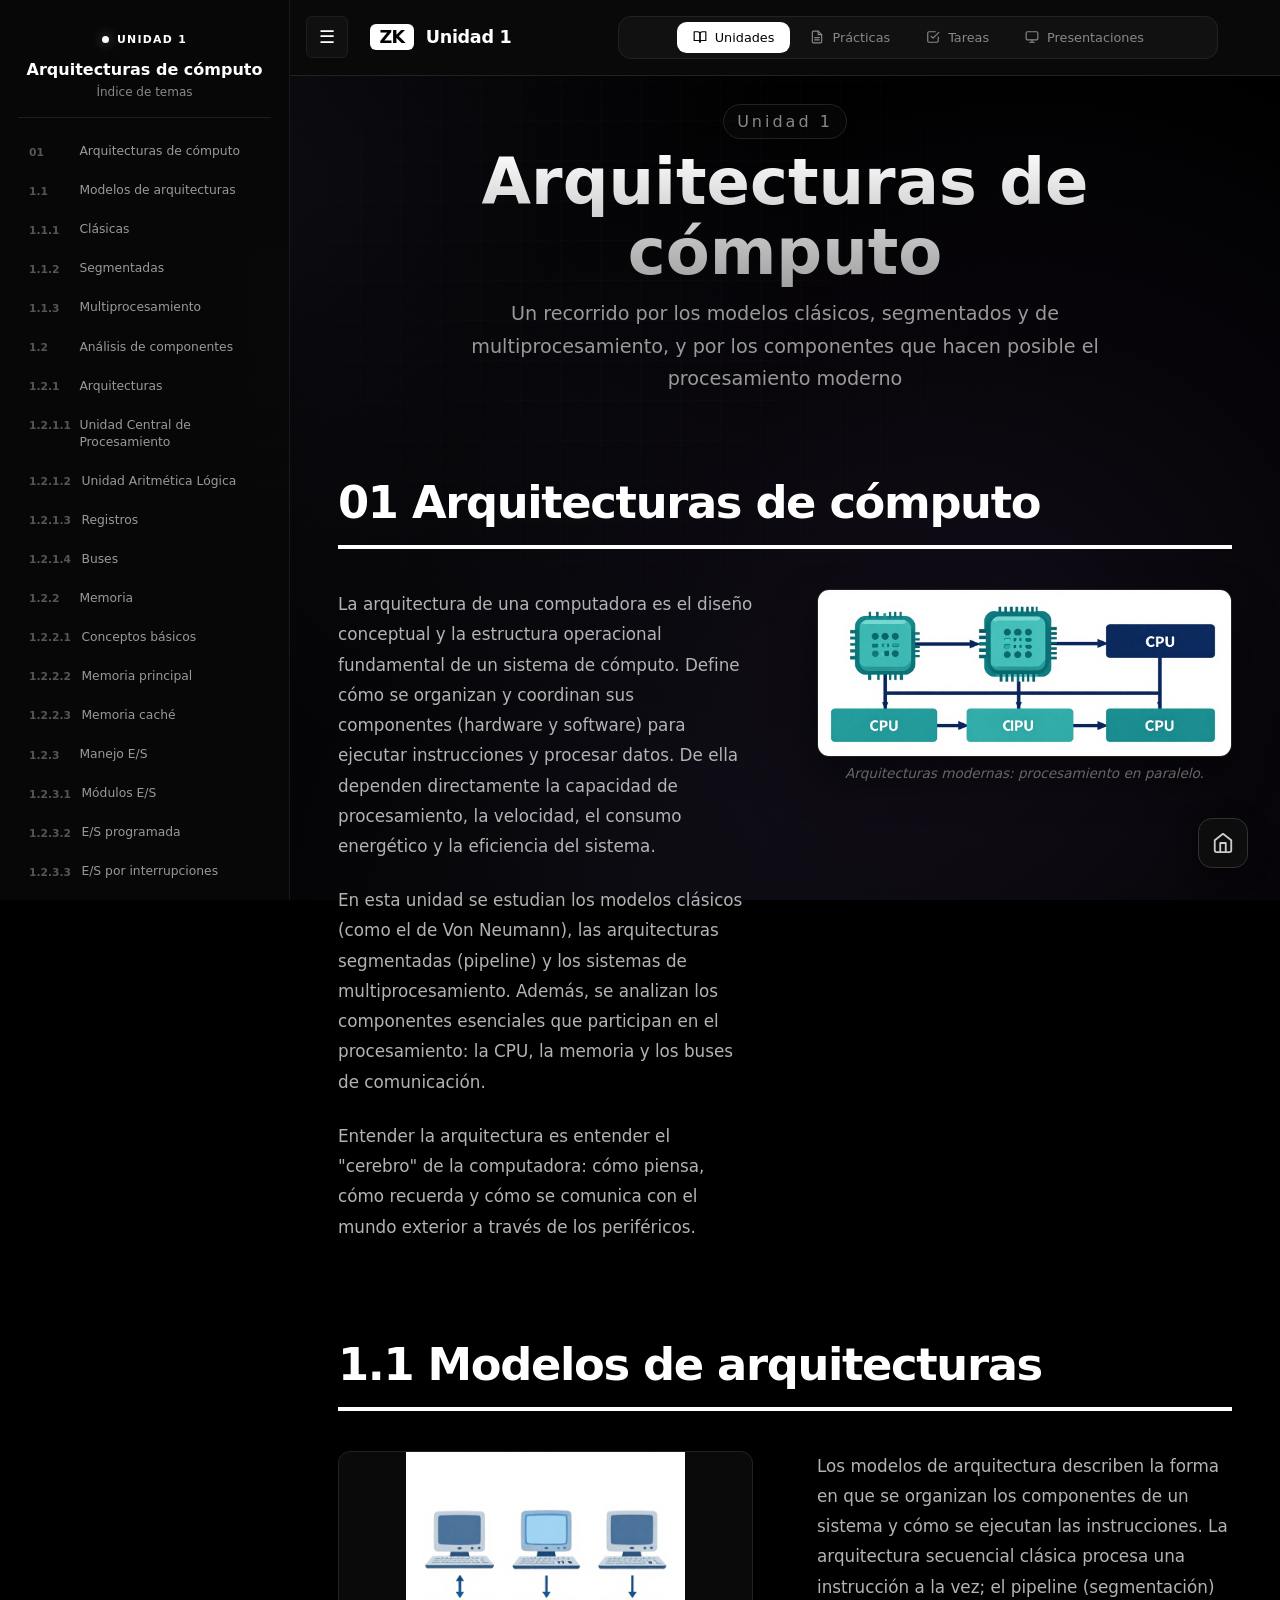
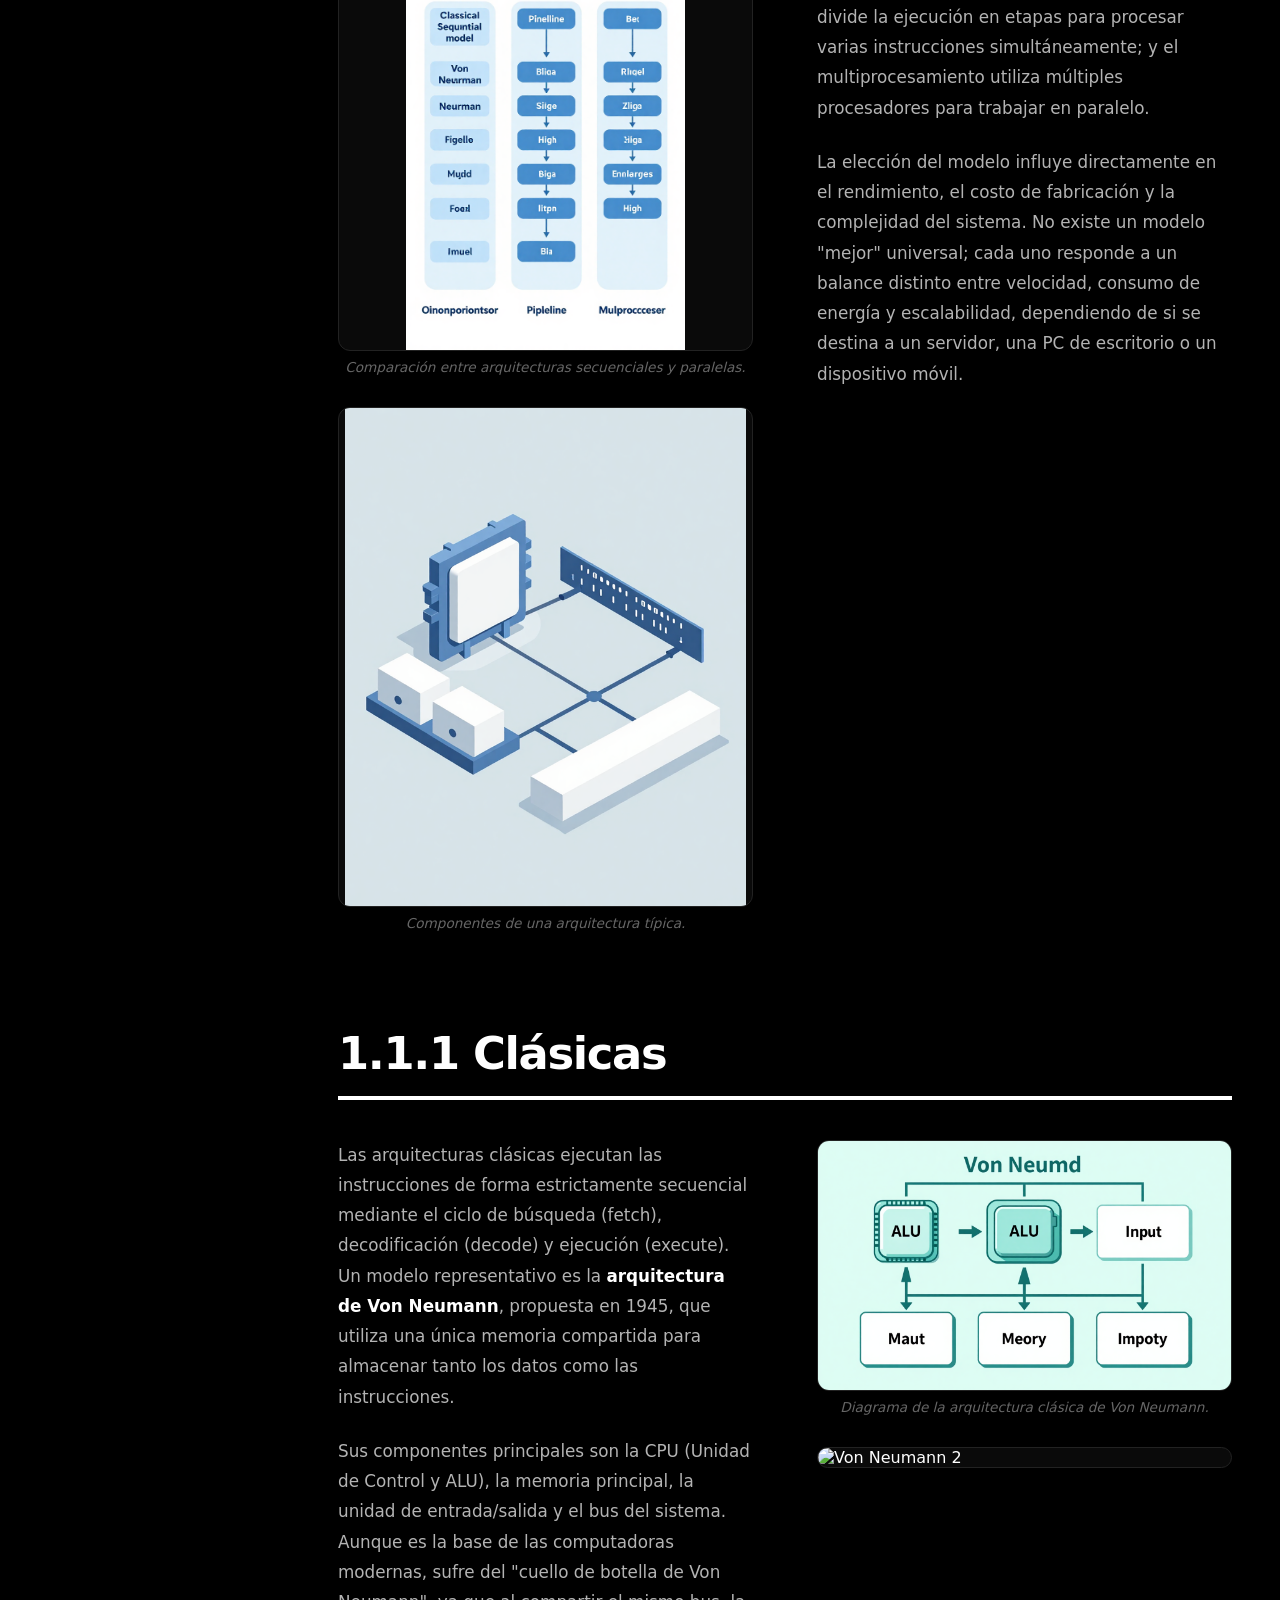
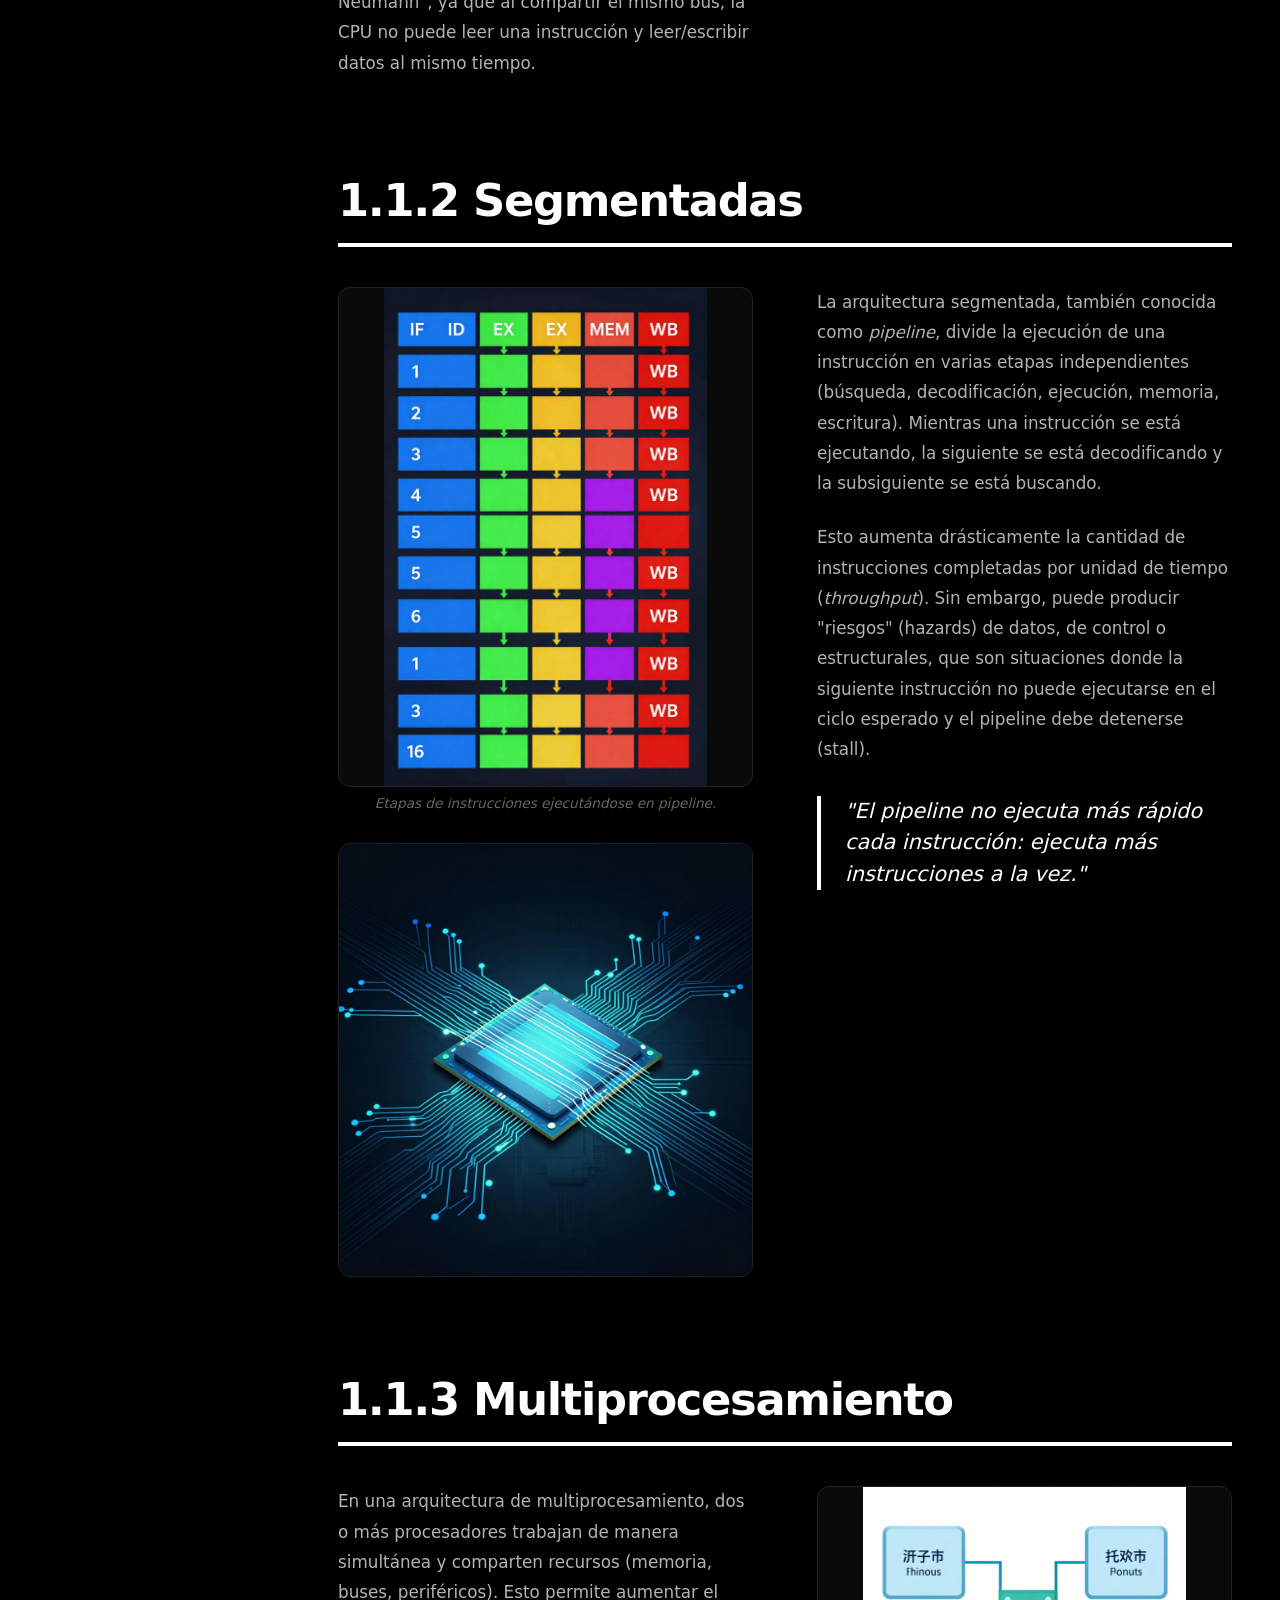
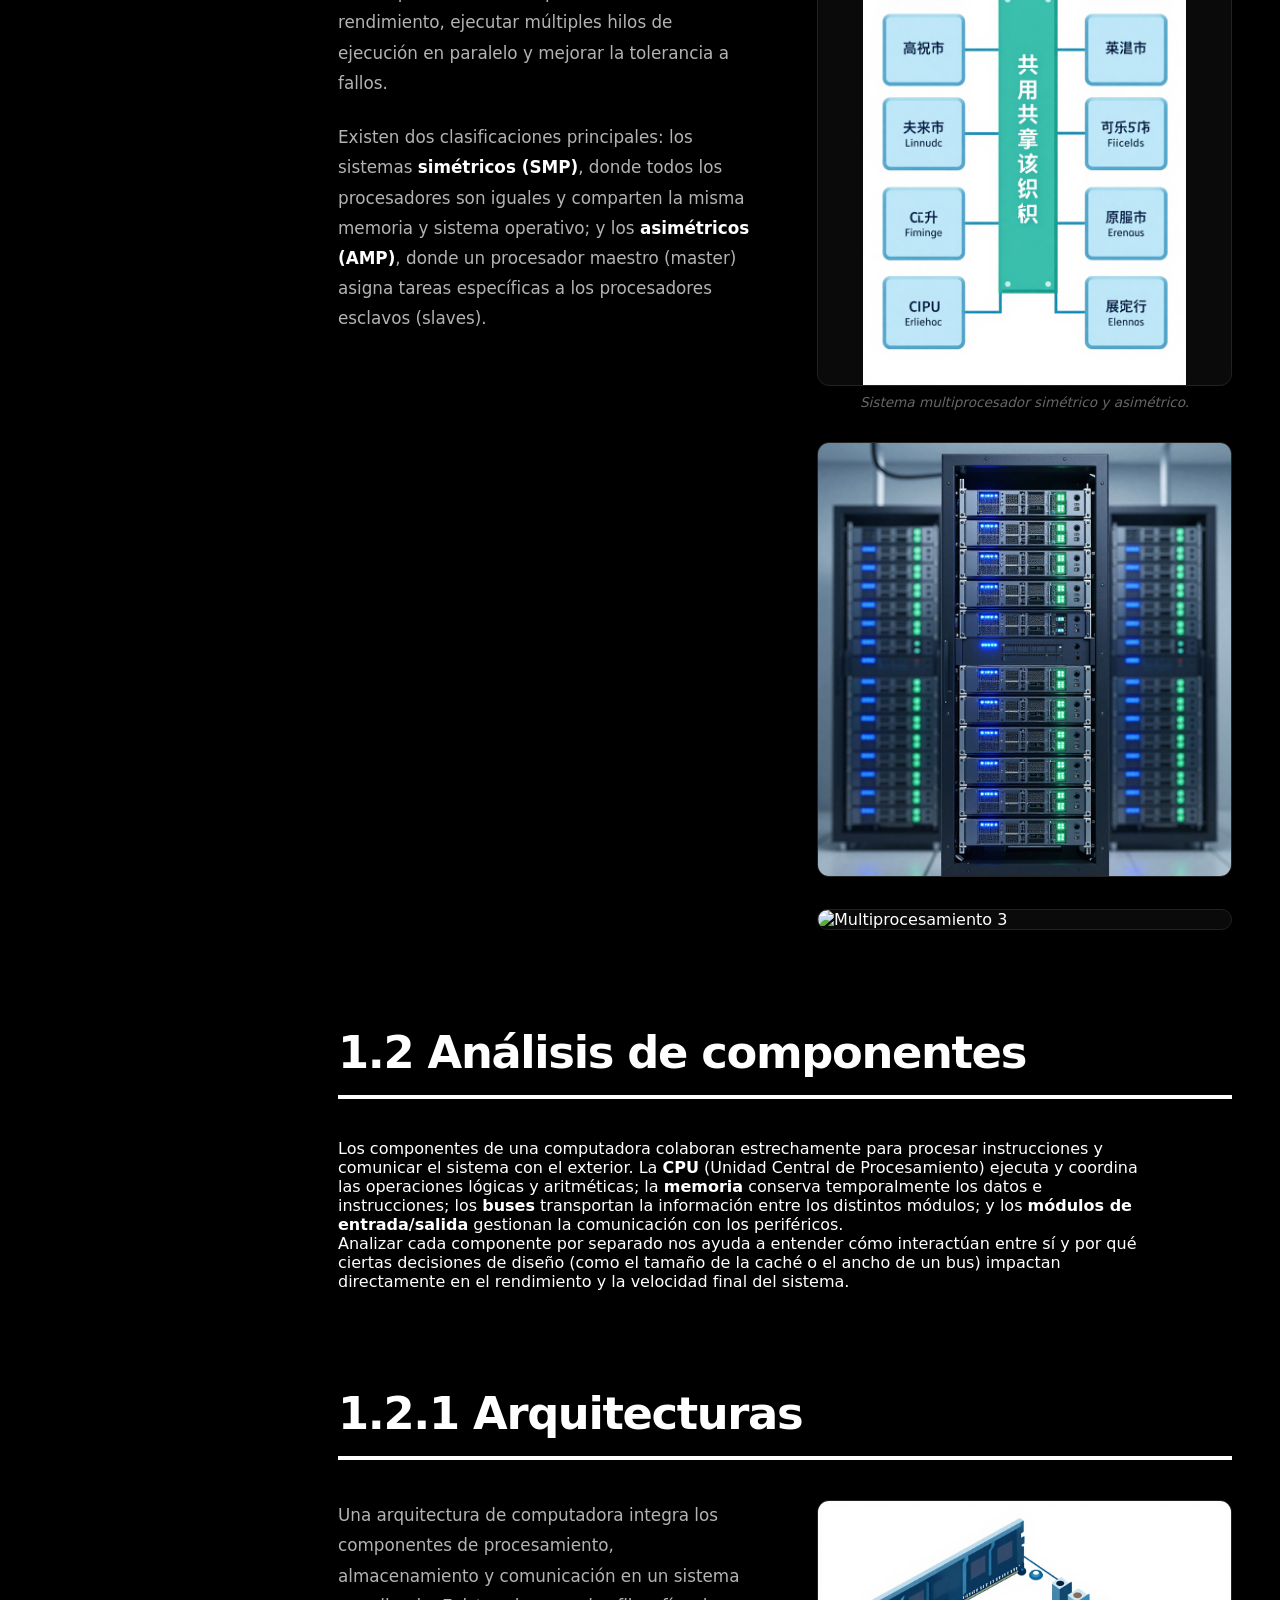
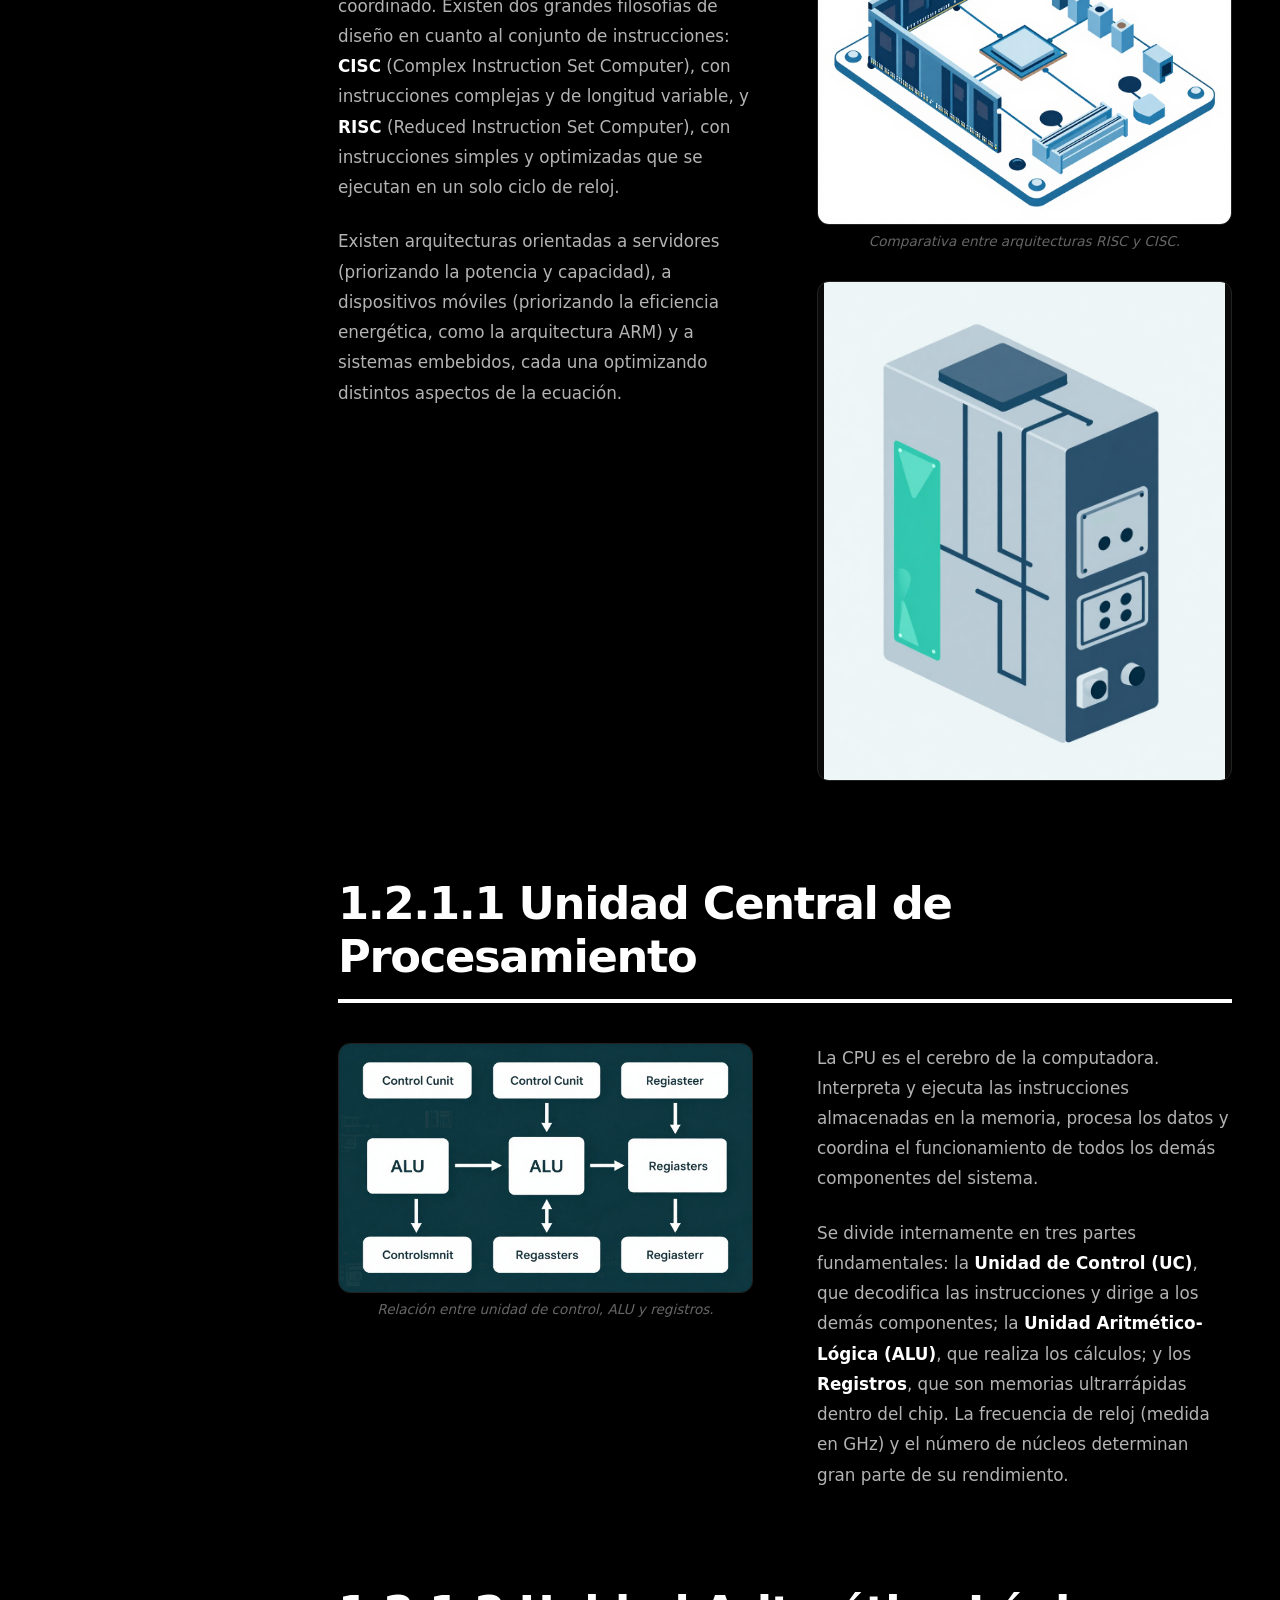
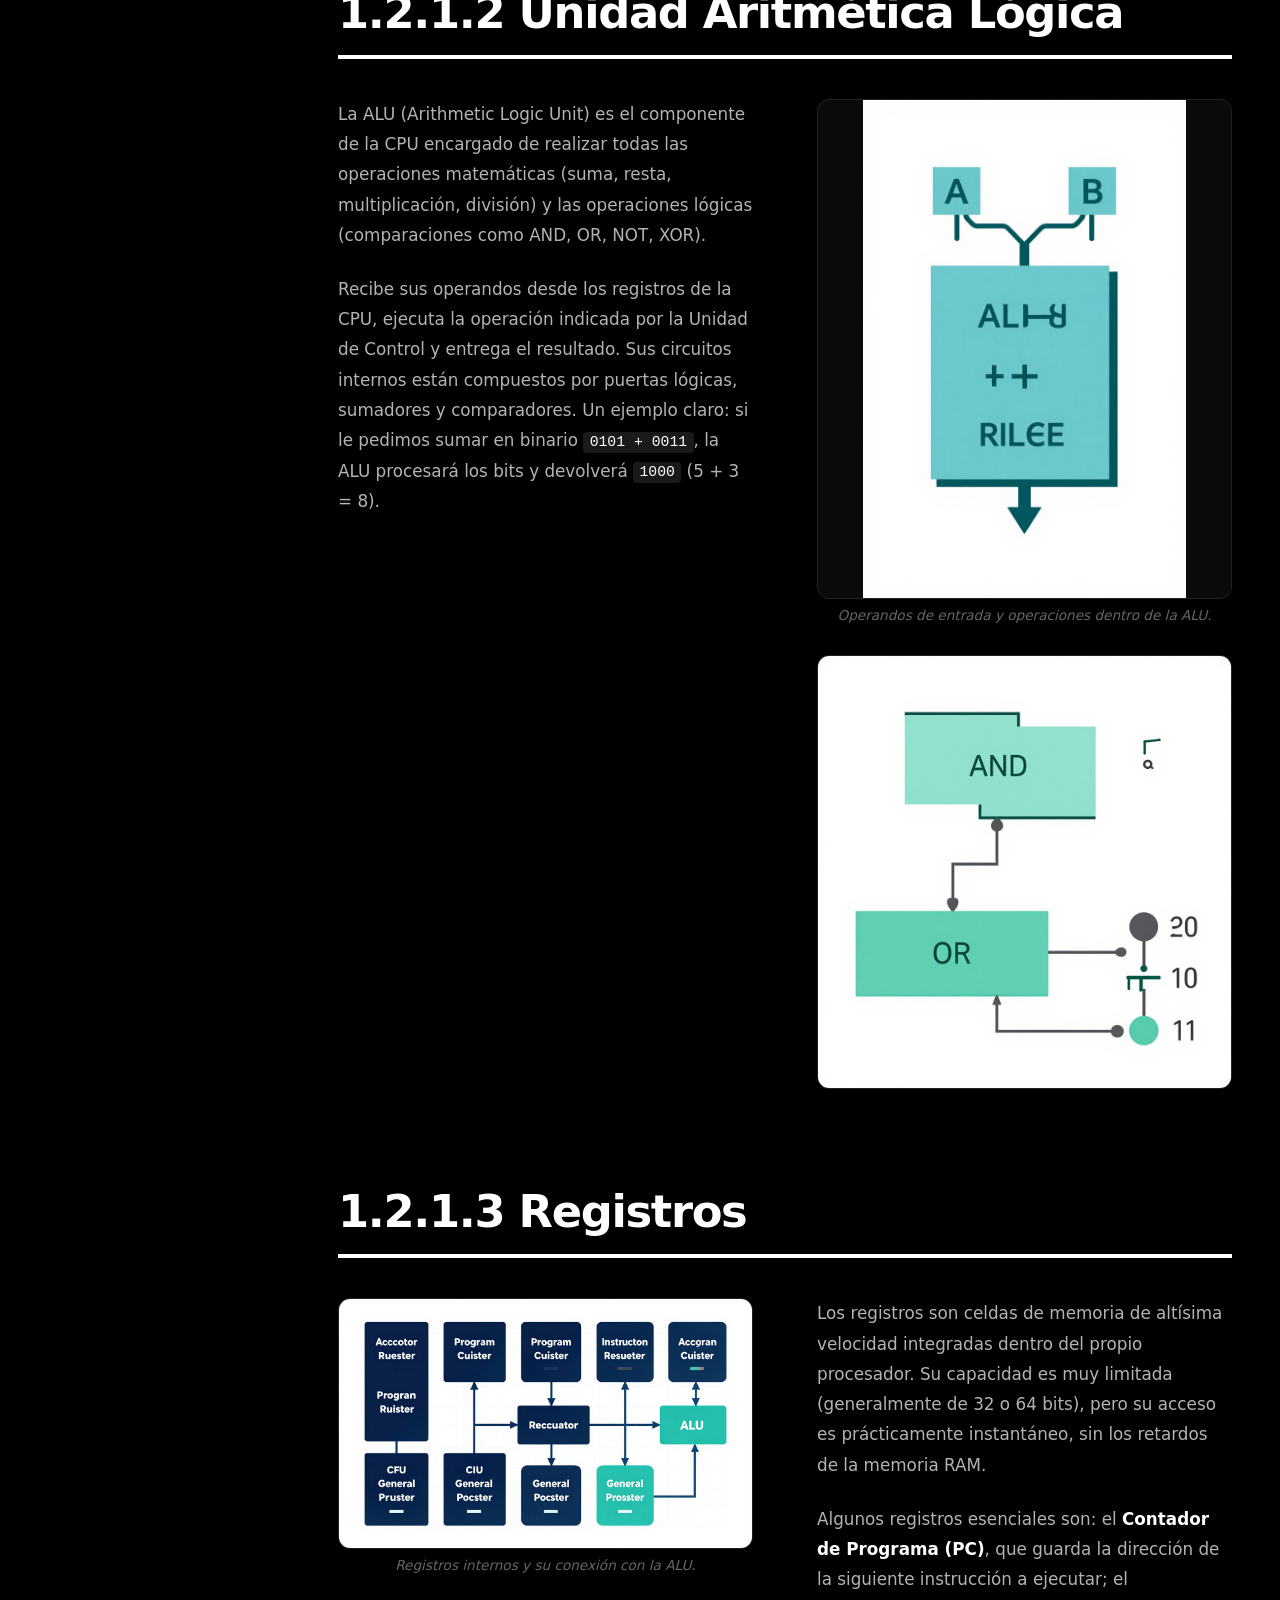
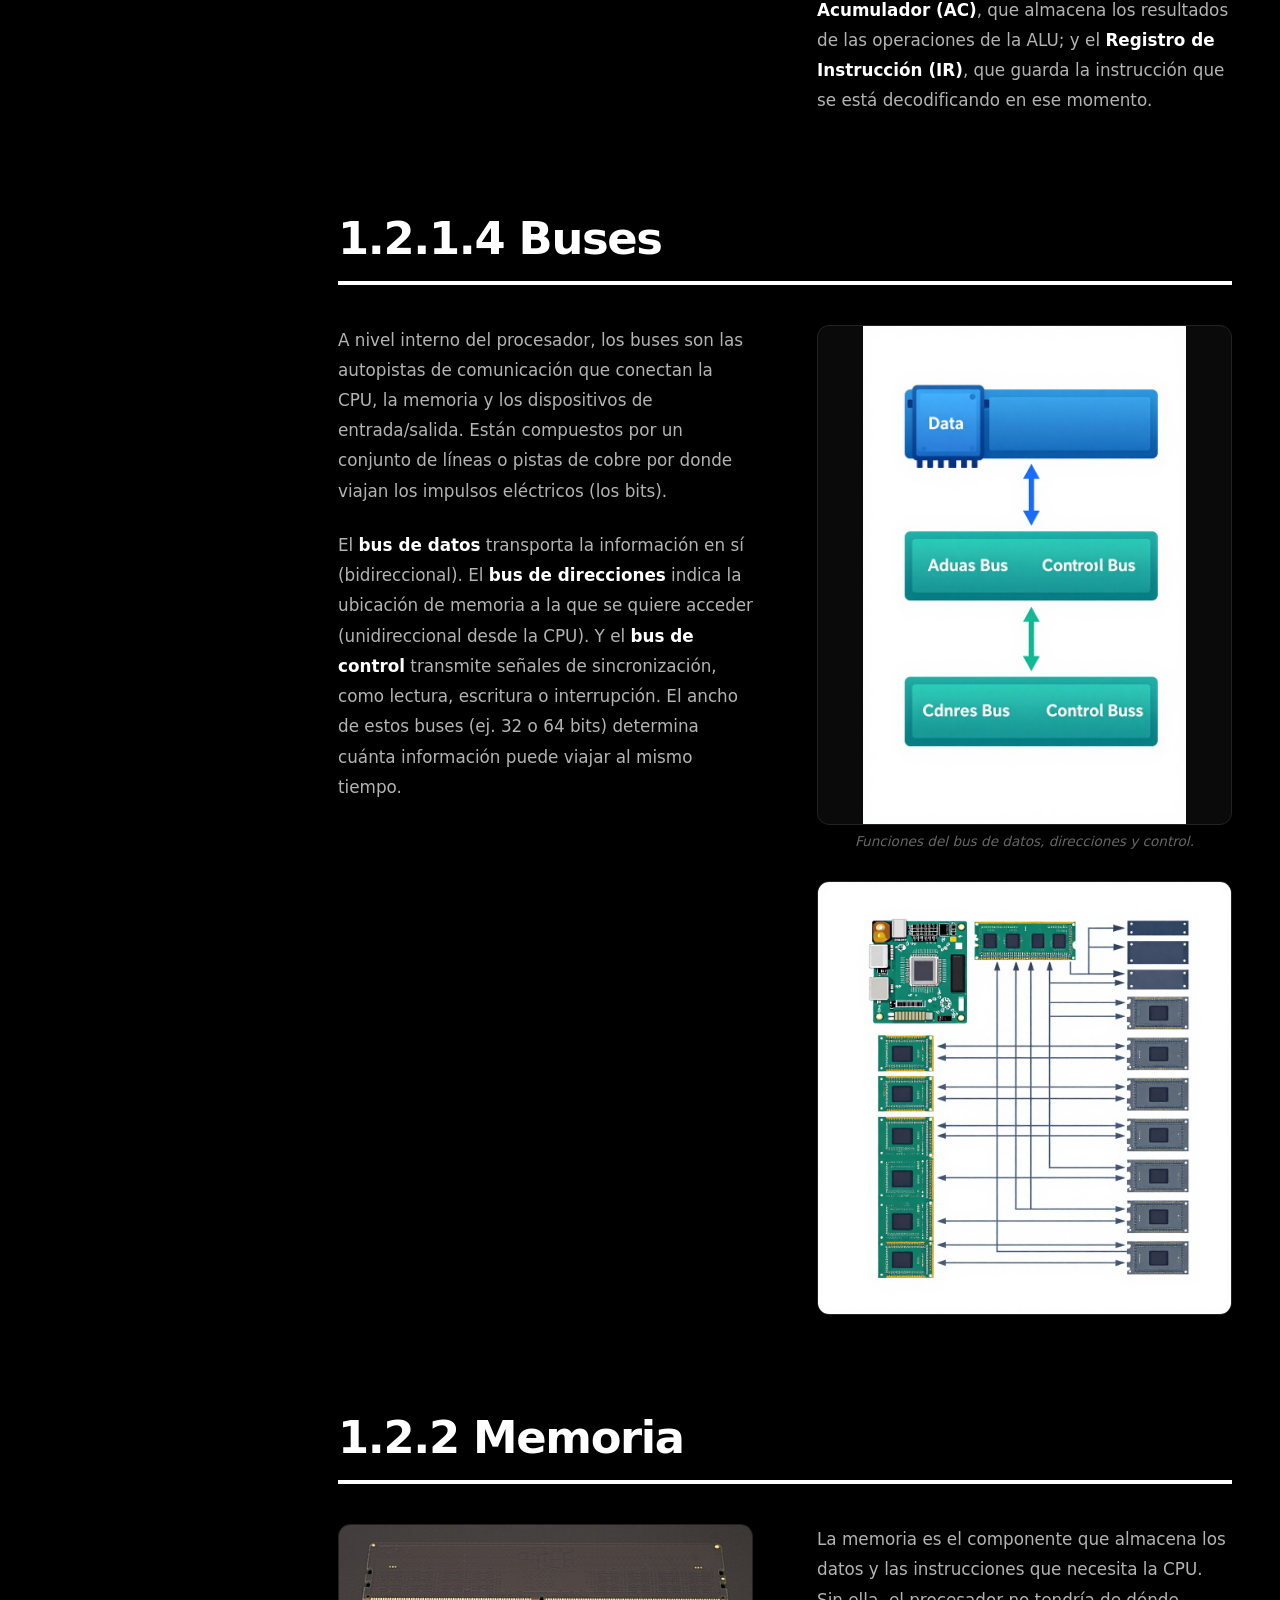
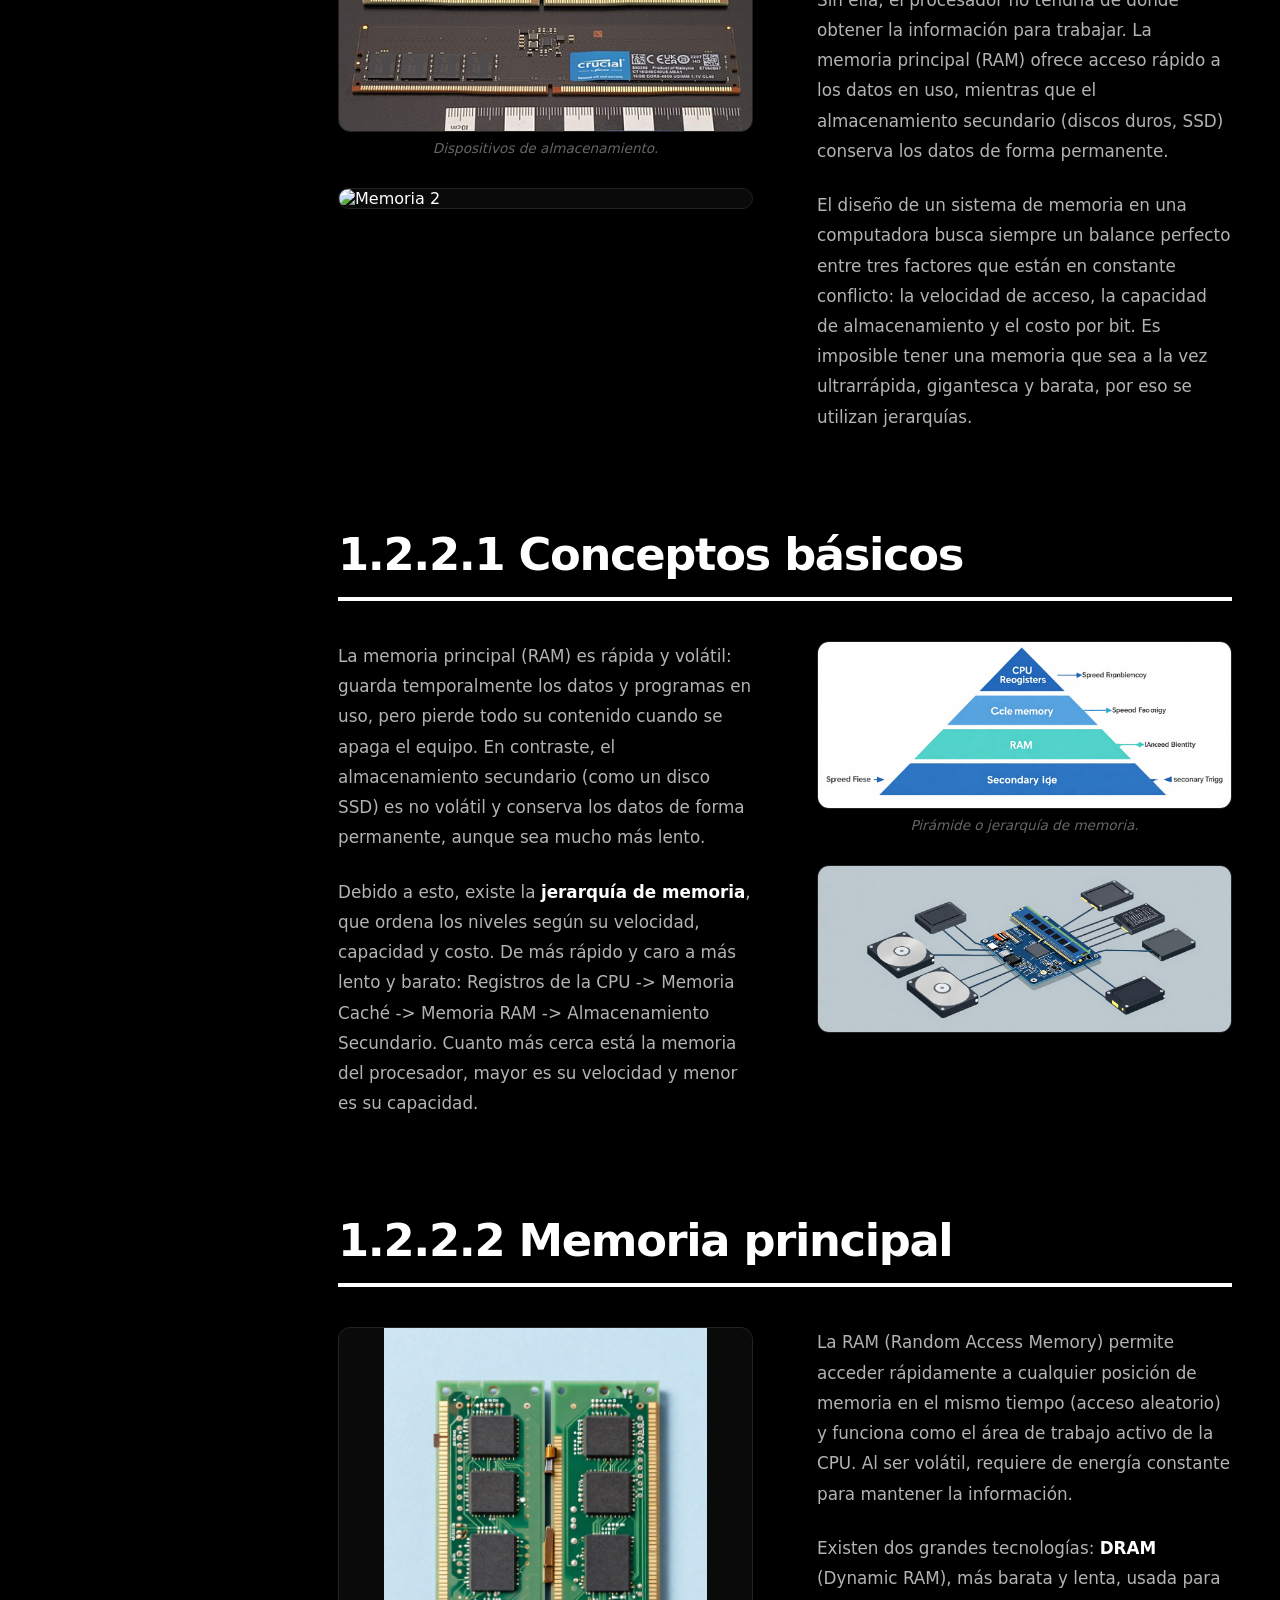
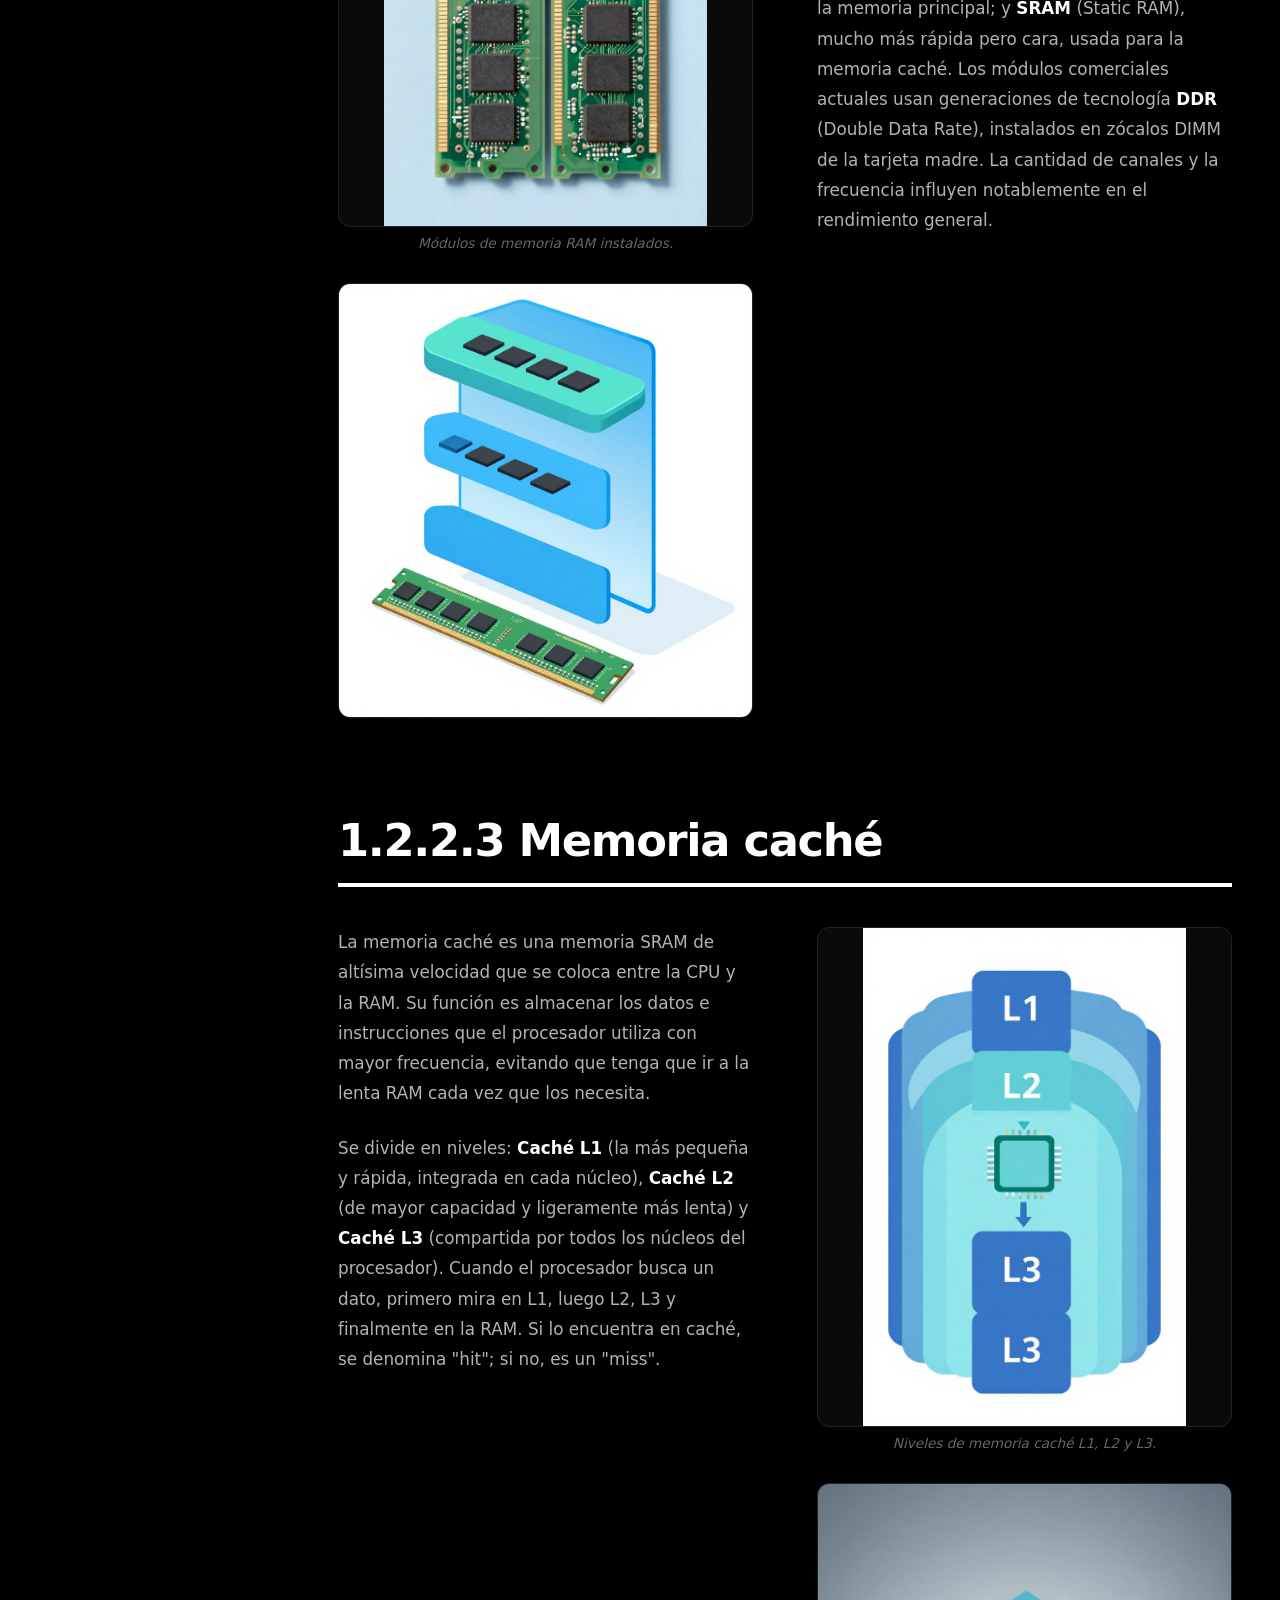
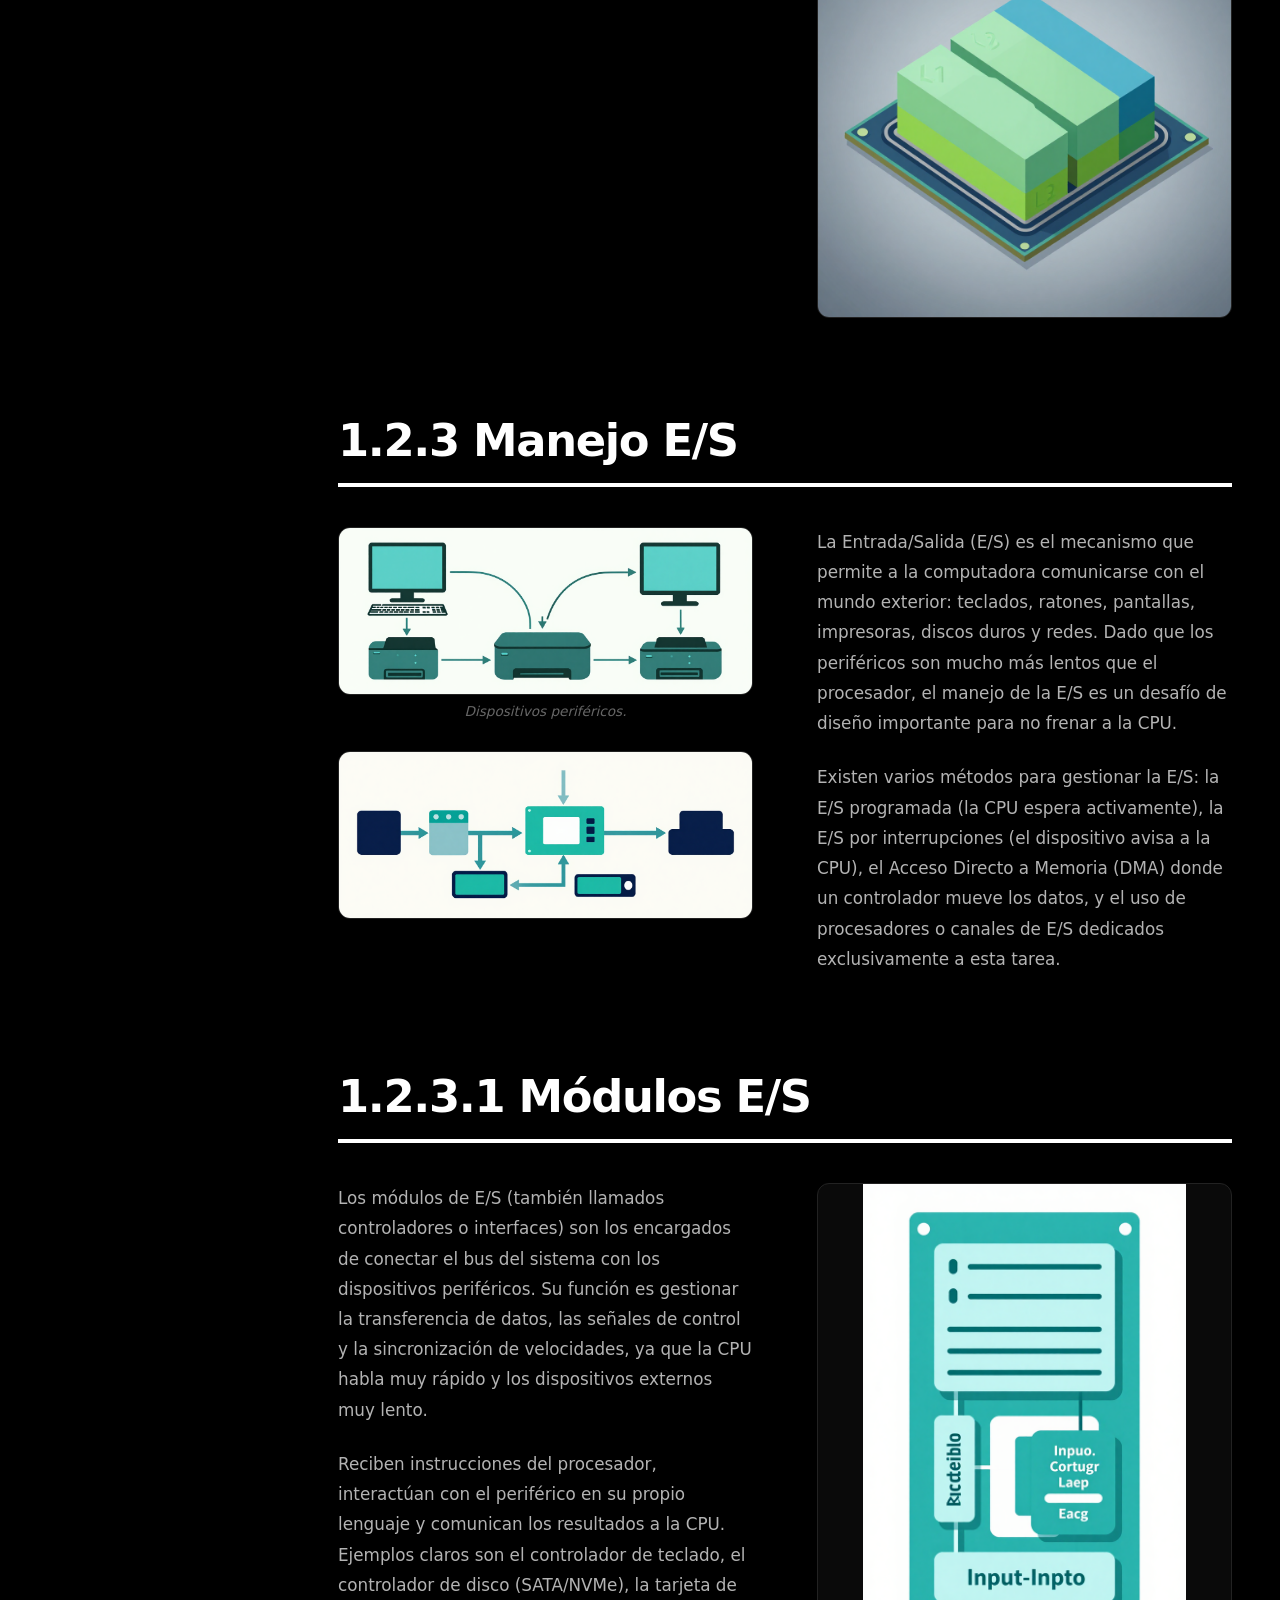
==== commit 1e98ec8f: "Fix: Header flotante, layout editorial y ajustes visuales de Unidad 1" ====
--- a/unidad1.html
+++ b/unidad1.html
@@ -24,6 +24,7 @@
       <h2>Arquitecturas de cómputo</h2>
       <p>Índice de temas</p>
     </div>
+    
     <nav class="sidebar-nav">
       <a href="#tema-1-0"><span class="num">01</span> Arquitecturas de cómputo</a>
       <a href="#tema-1-1"><span class="num">1.1</span> Modelos de arquitecturas</a>
@@ -92,6 +93,12 @@
         <a href="unidad2.html" class="btn-header primary">Siguiente →</a>
       </div>
     </header>
+    <main class="main-content">
+      <header class="unit-hero">
+        <span class="badge">Unidad 1</span>
+        <h1>Arquitecturas de cómputo</h1>
+        <p>Un recorrido por los modelos clásicos, segmentados y de multiprocesamiento, y por los componentes que hacen posible el procesamiento moderno</p>
+      </header>
 
       <!-- ========== TEMA 01 ========== -->
       <article id="tema-1-0" class="tema">
@@ -533,7 +540,6 @@
           </div>
         </div>
       </footer>s
-    </main>
   </div>
 
   <!-- Botón flotante para volver al menú -->
--- a/unidades.css
+++ b/unidades.css
@@ -14,8 +14,8 @@
   --unit-accent-soft: rgba(255, 255, 255, 0.04);
 }
 
-html { scroll-behavior: smooth; scroll-padding-top: 6rem; }
-html, body { min-height: 100%; }
+html { scroll-behavior: smooth; scroll-padding-top: 6rem; overflow-x: hidden; }
+html, body { min-height: 100%; overflow-x: hidden; }
 
 body {
   min-height: 100vh;
@@ -53,7 +53,7 @@
    2. HEADER STICKY (CON PESTAÑAS)
 ===================================================== */
 .app-header {
-  position: sticky;
+  position: fixed;
   top: 0;
   z-index: 1000;
   width: 100%;
@@ -259,8 +259,8 @@
    4. CONTENIDO PRINCIPAL (REVISTA EDITORIAL)
 ===================================================== */
 .main-content {
-  flex: 1; width: 100%; max-width: 1100px; margin: 0 auto;
-  padding: 4rem 2rem 5rem; transition: margin-left 0.3s ease;
+  flex: 2; width: 100%; max-width: 1440px; margin: 0 auto;
+  padding: 7rem 3rem 5rem; transition: margin-left 0.3s ease;
 }
 
 .unit-hero { margin-bottom: 5rem; text-align: center; animation: unit-enter 0.65s ease both; }
@@ -275,7 +275,7 @@
   font-size: clamp(2.5rem, 5vw, 4rem); font-weight: 800; line-height: 1.1;
 }
 
-.unit-hero p { color: #999; font-size: 1.1rem; max-width: 700px; margin: 0 auto; line-height: 1.7; }
+.unit-hero p { color: #999; font-size: 1.2rem; max-width: 700px; margin: 0 auto; line-height: 1.7; }
 
 /* Bloques de Temas */
 .tema { margin-bottom: 6rem; scroll-margin-top: 6rem; animation: unit-enter 0.45s ease both; }
@@ -287,8 +287,10 @@
 
 /* Layout 50/50 (Texto e Imagen) */
 .split-layout { display: grid; grid-template-columns: 1fr 1fr; gap: 4rem; align-items: start; }
-.split-layout.reverse { direction: rtl; }
-.split-layout.reverse .text-content, .split-layout.reverse .image-content { direction: ltr; }
+
+/* Voltear el orden de forma segura */
+.split-layout.reverse .image-content { grid-column: 1; }
+.split-layout.reverse .text-content { grid-column: 2; grid-row: 1; }
 
 .text-content p { color: #b3b3b3; font-size: 1.05rem; line-height: 1.8; margin-bottom: 1.5rem; }
 .text-content p:last-child { margin-bottom: 0; }
@@ -388,35 +390,28 @@
 
 /* Escritorio */
 @media (min-width: 1024px) {
+  /* Empujamos todo el contenedor para hacer espacio al menú */
+  .app {
+    padding-left: 290px;
+    transition: padding-left 0.35s ease;
+  }
+
+  /* El sidebar se queda fijo a la izquierda */
   .sidebar { transform: translateX(0); }
+  
+  /* Ajustamos el botón hamburguesa */
   .sidebar-toggle { left: 306px; }
   
-  /* Más espacio porque el menú lateral está abierto */
-  .app-header { padding-left: calc(290px + 4rem); }
+  .sidebar-overlay { display: none; }
+
+  /* Cuando ocultamos el menú, la app vuelve a ocupar toda la pantalla */
+  body.sidebar-hidden .app {
+    padding-left: 0;
+  }
   
-  .main-content { margin-left: 290px; }
-  .sidebar-overlay { display: none; }
-  
-  /* Cuando ocultas el menú, dejamos espacio para el botón (☰) */
   body.sidebar-hidden .sidebar { transform: translateX(-100%); }
-  body.sidebar-hidden .sidebar-toggle { left: 1rem; }
-  body.sidebar-hidden .main-content { margin-left: 0; }
+  body.sidebar-hidden .sidebar-toggle { left: 2rem; }
   body.sidebar-hidden .app-header { padding-left: 5rem; }
-}
-
-/* Tablets */
-@media (max-width: 1100px) {
-  .header-tab span { display: none; }
-  .header-tab { padding: 0.6rem; }
-  .header-tab svg { width: 16px; height: 16px; }
-}
-
-@media (max-width: 850px) {
-  .split-layout { grid-template-columns: 1fr; gap: 2rem; }
-  .split-layout.reverse { direction: ltr; }
-  .section-title { font-size: 1.6rem; border-bottom-width: 3px; }
-  .text-content p { font-size: 1rem; }
-  .unit-hero h1 { font-size: 2rem; }
 }
 
 /* Móviles */
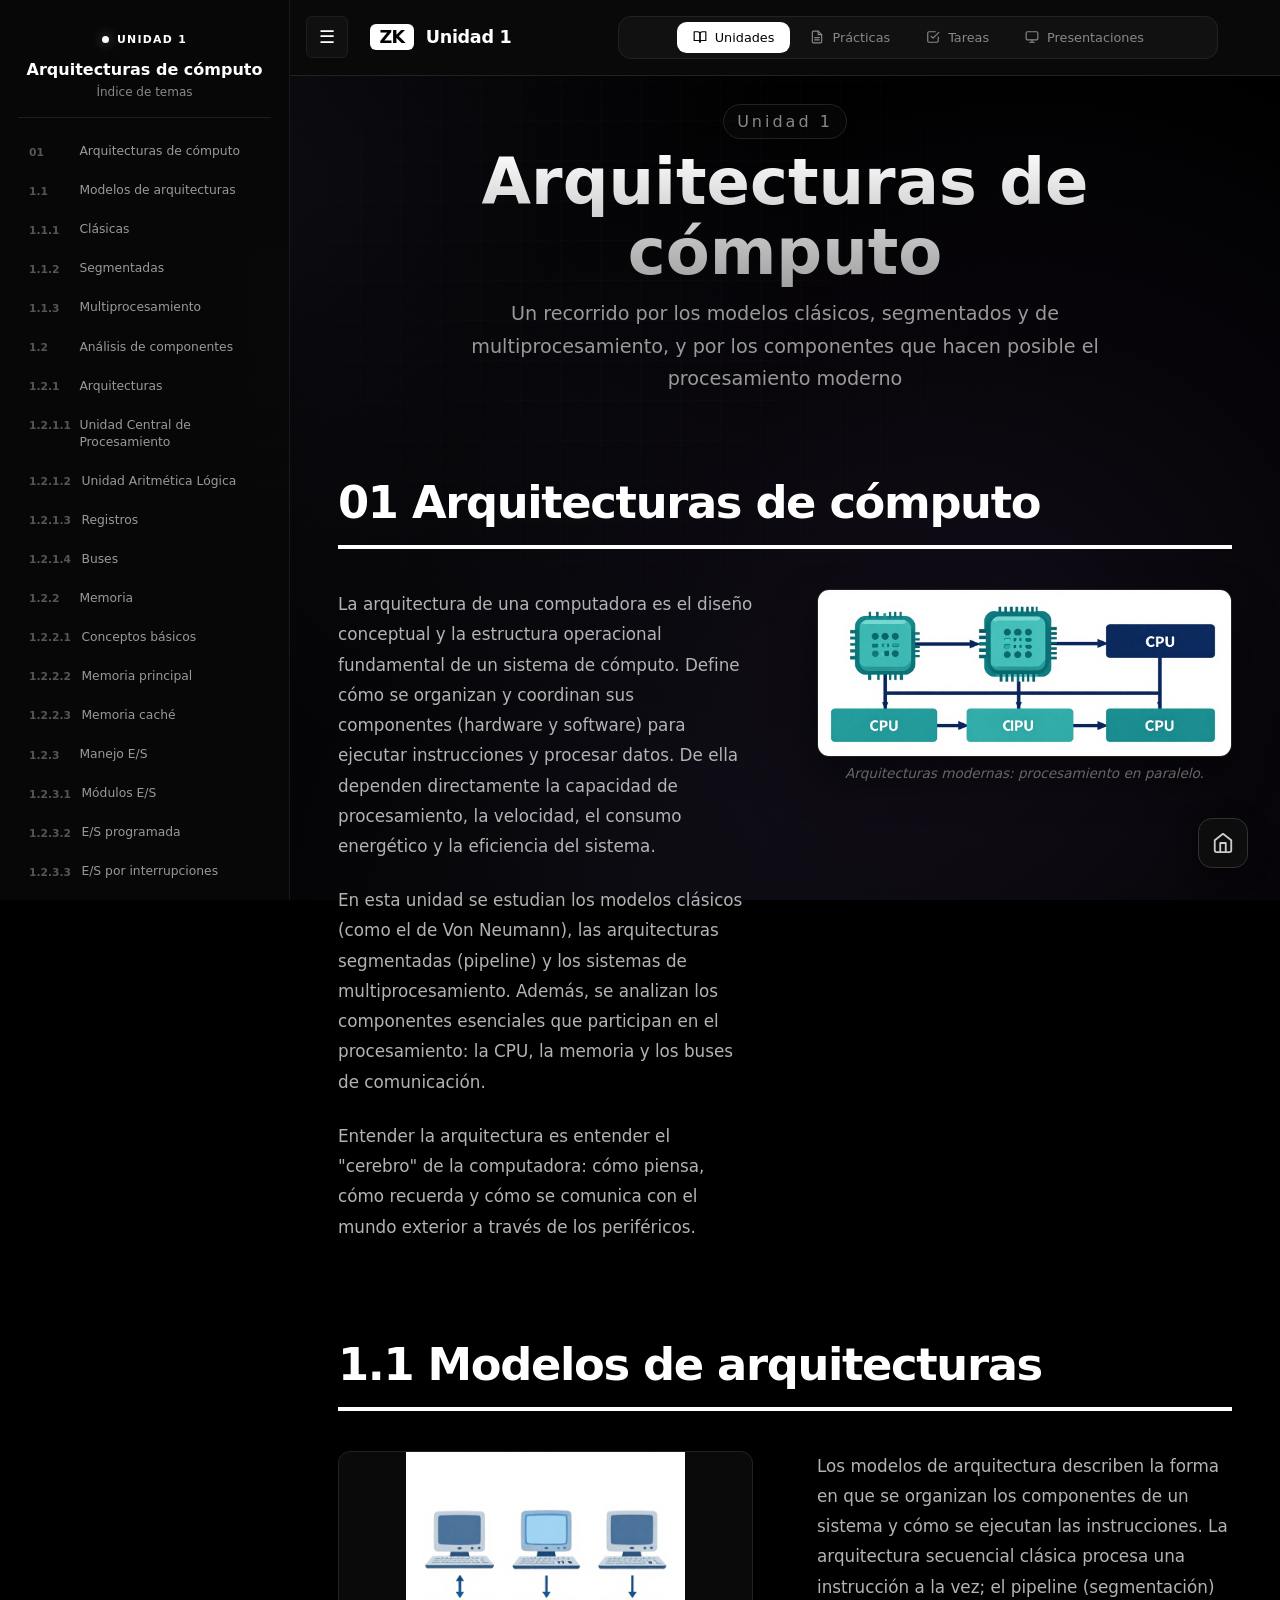
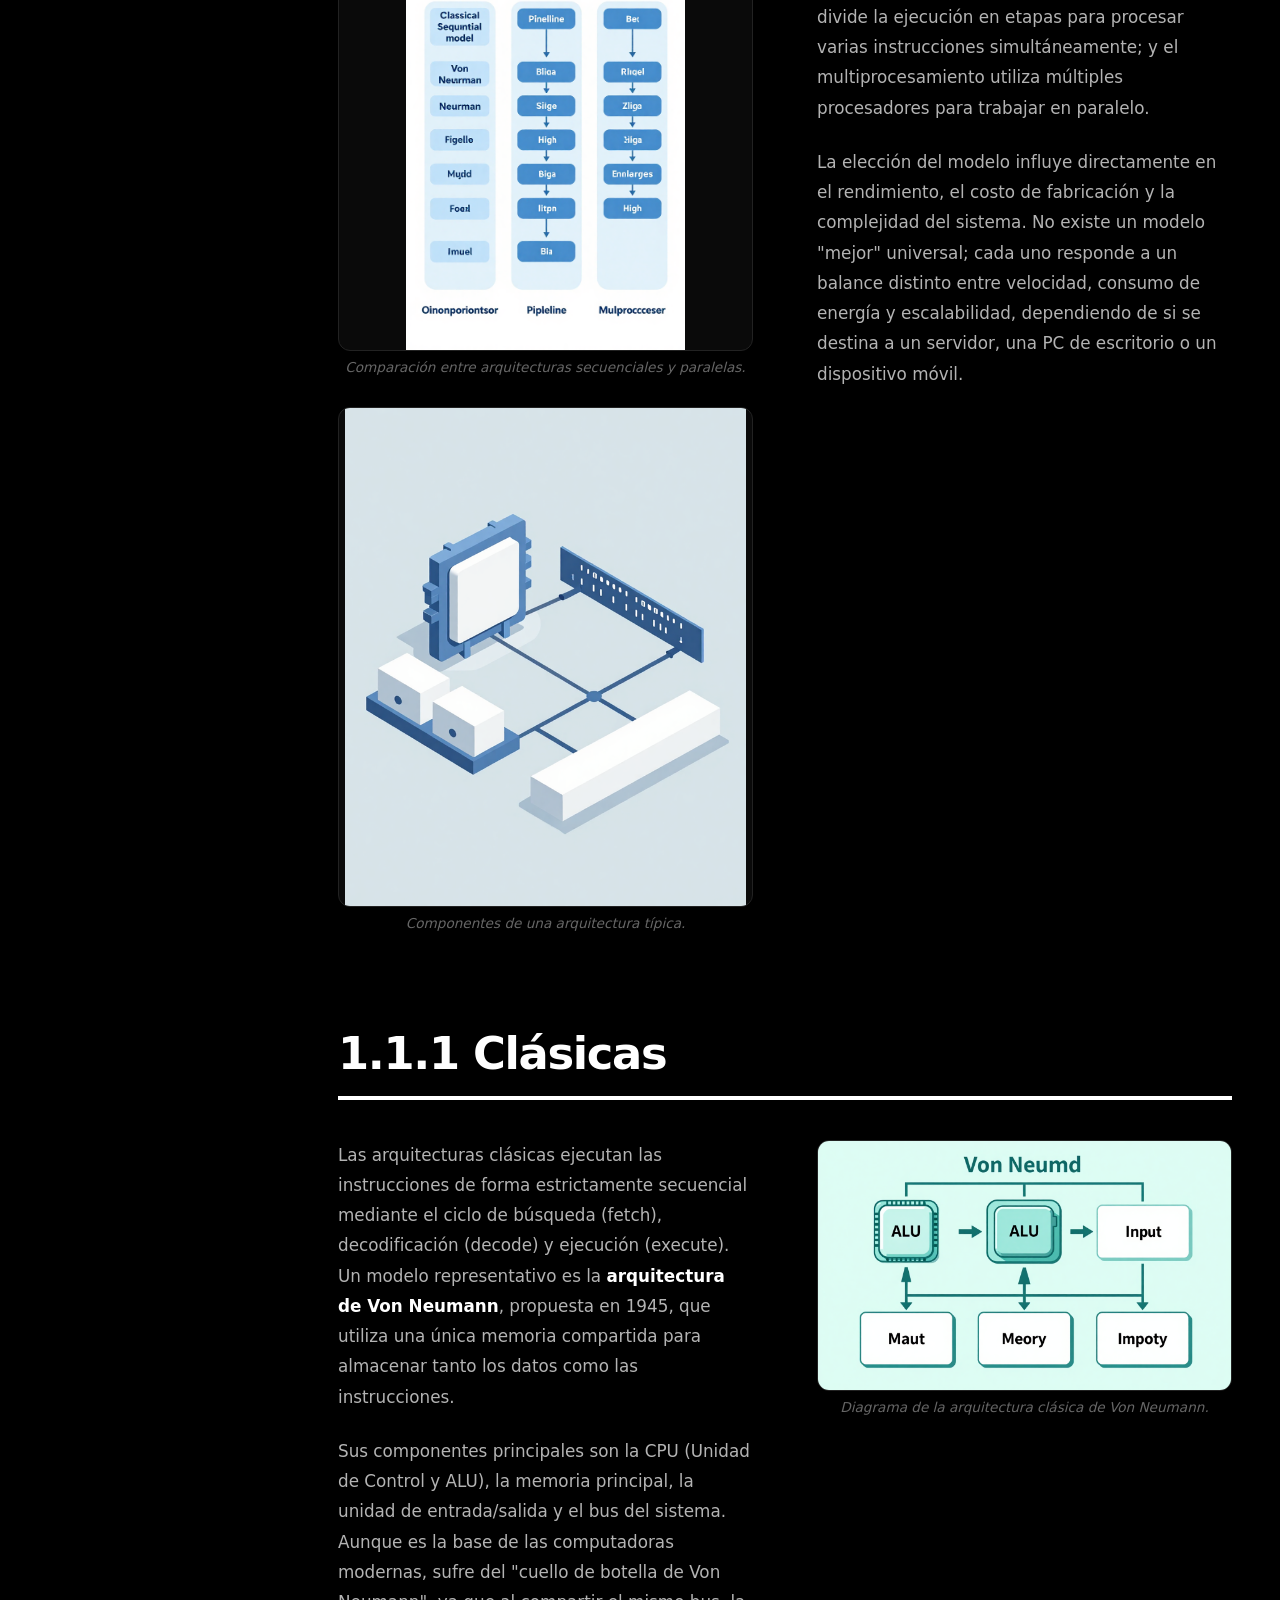
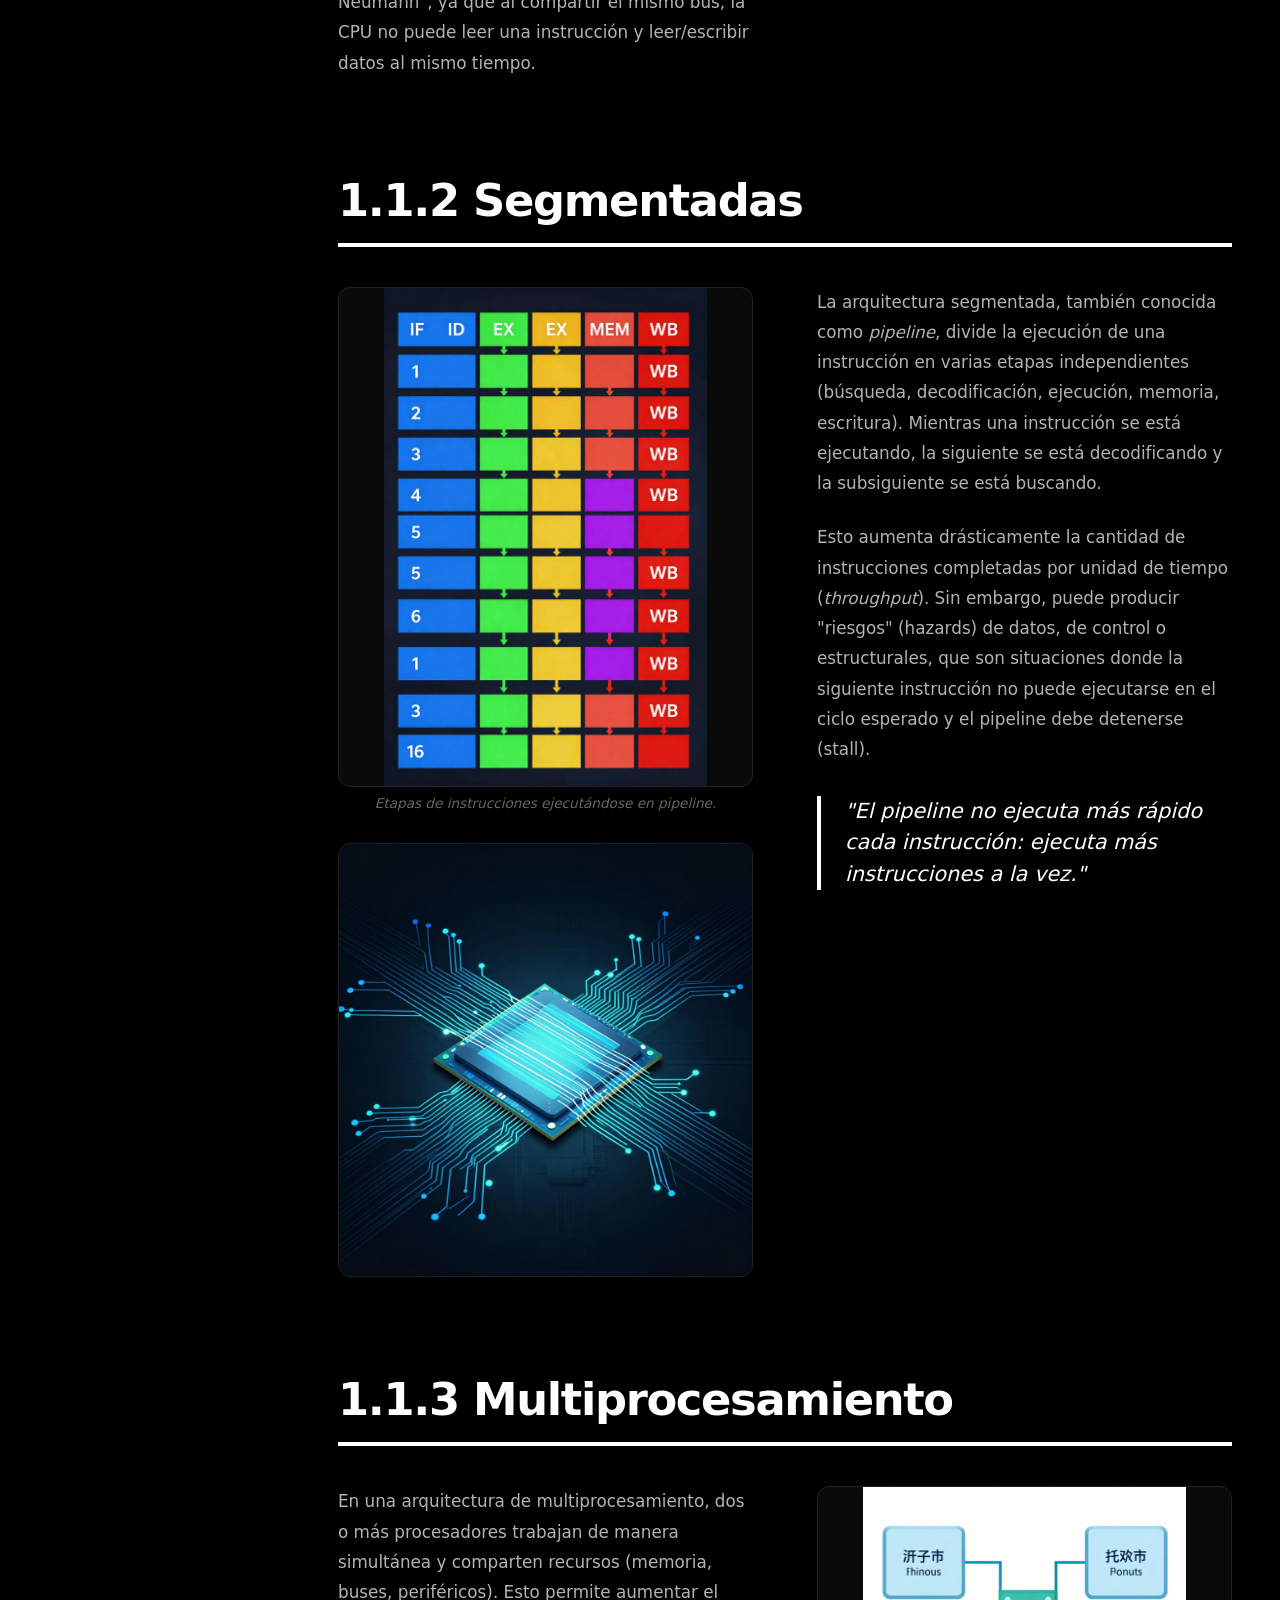
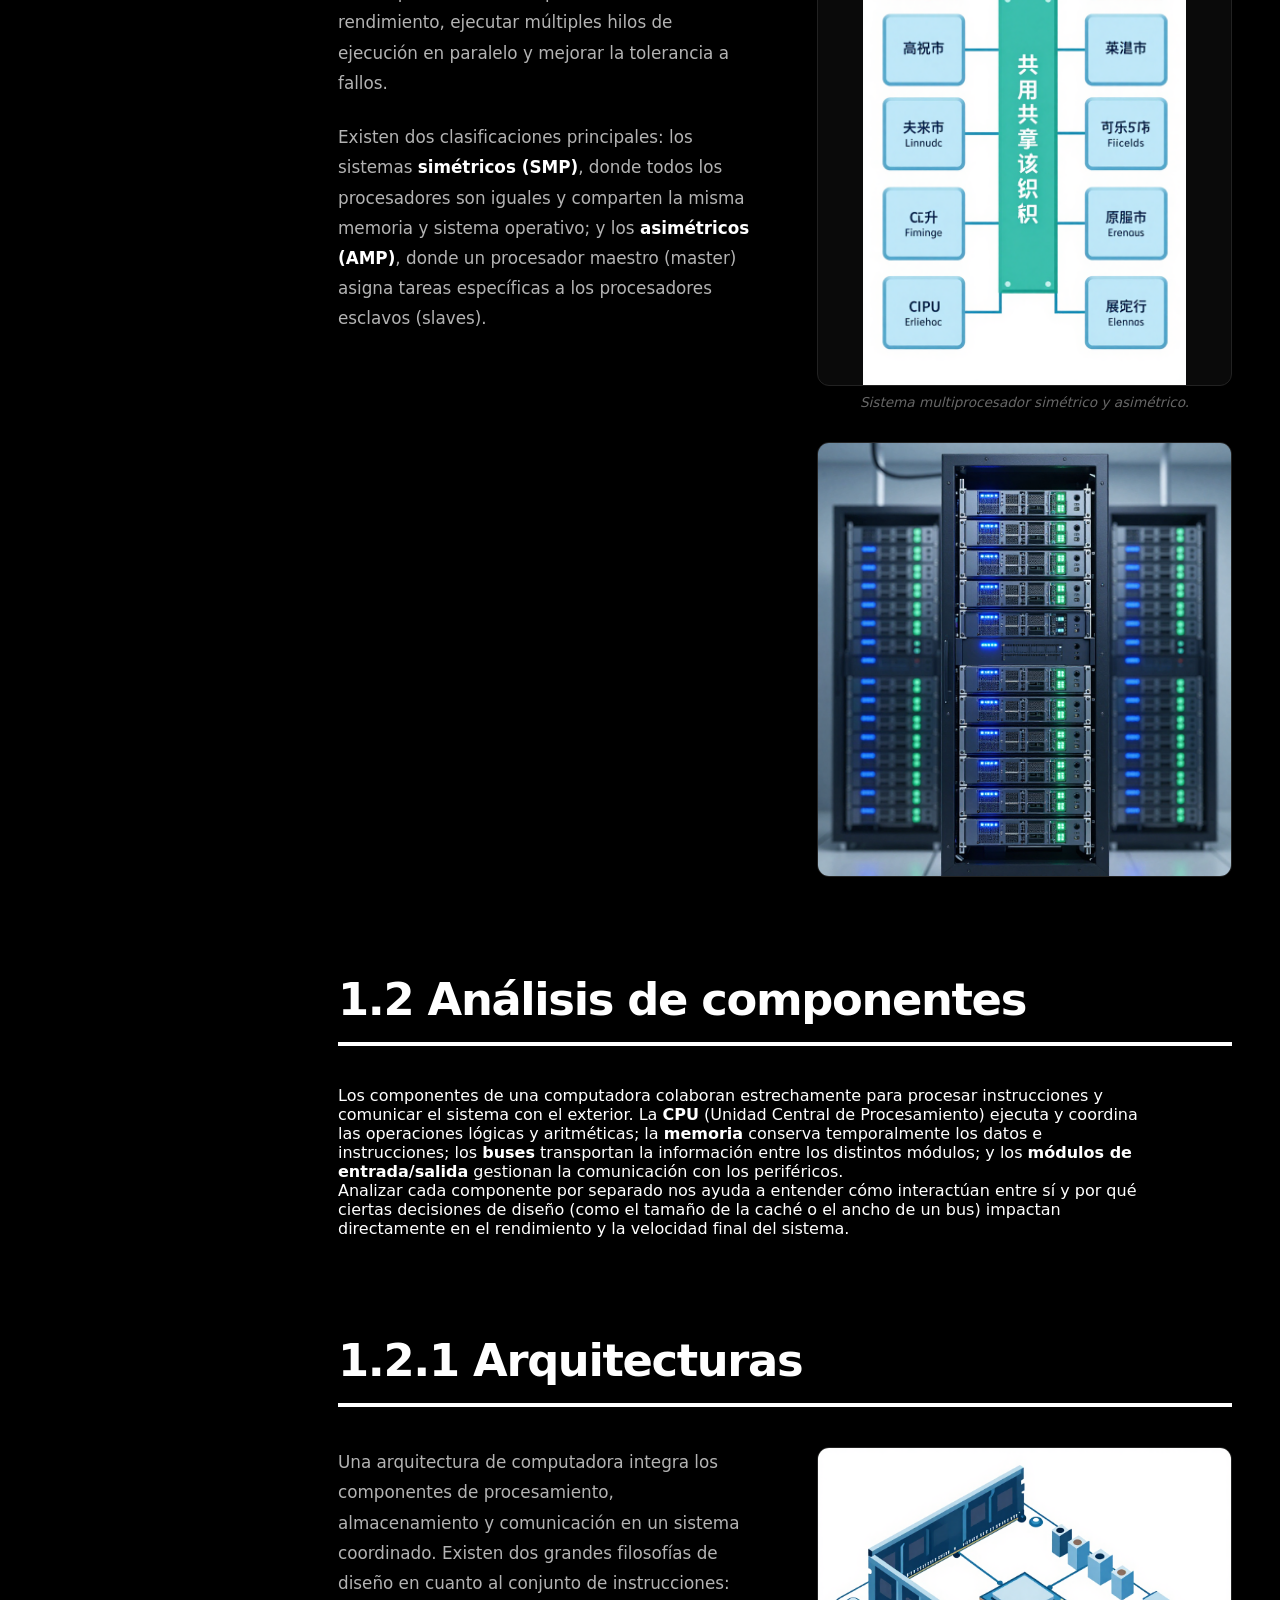
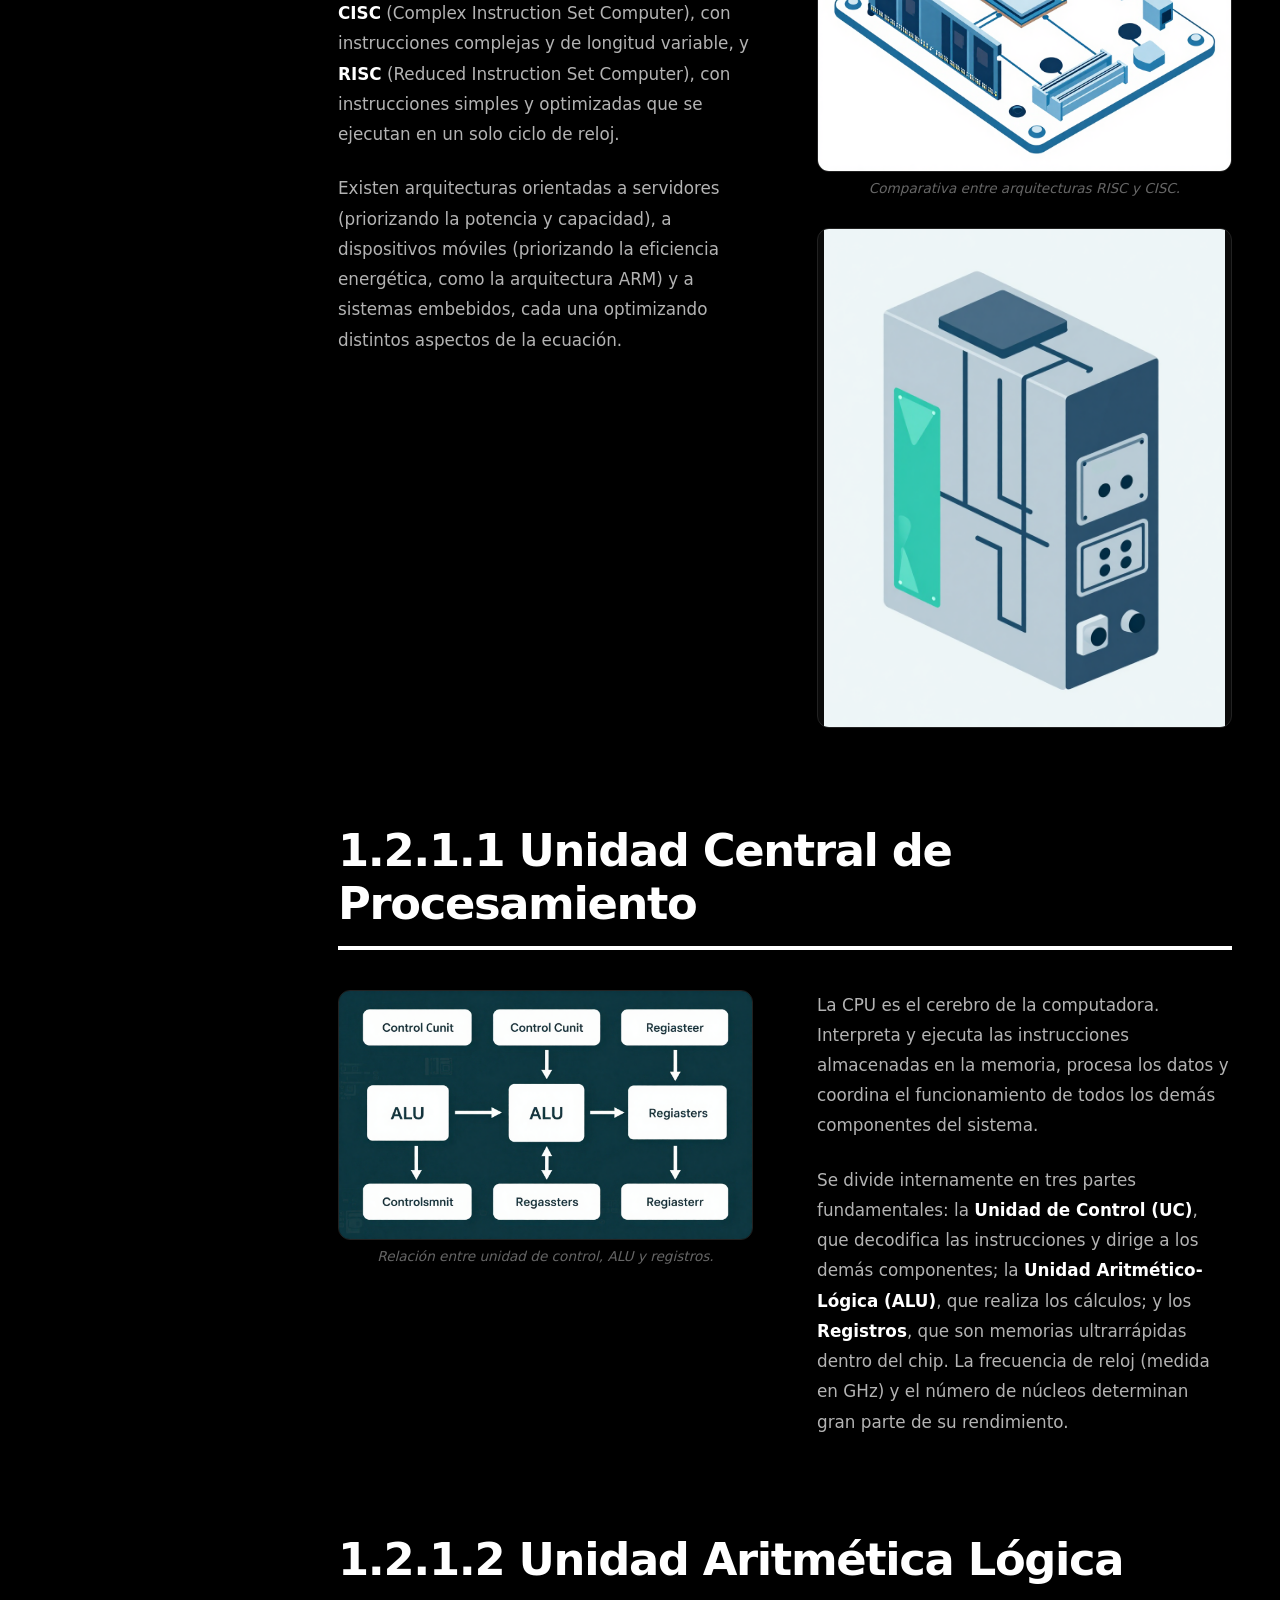
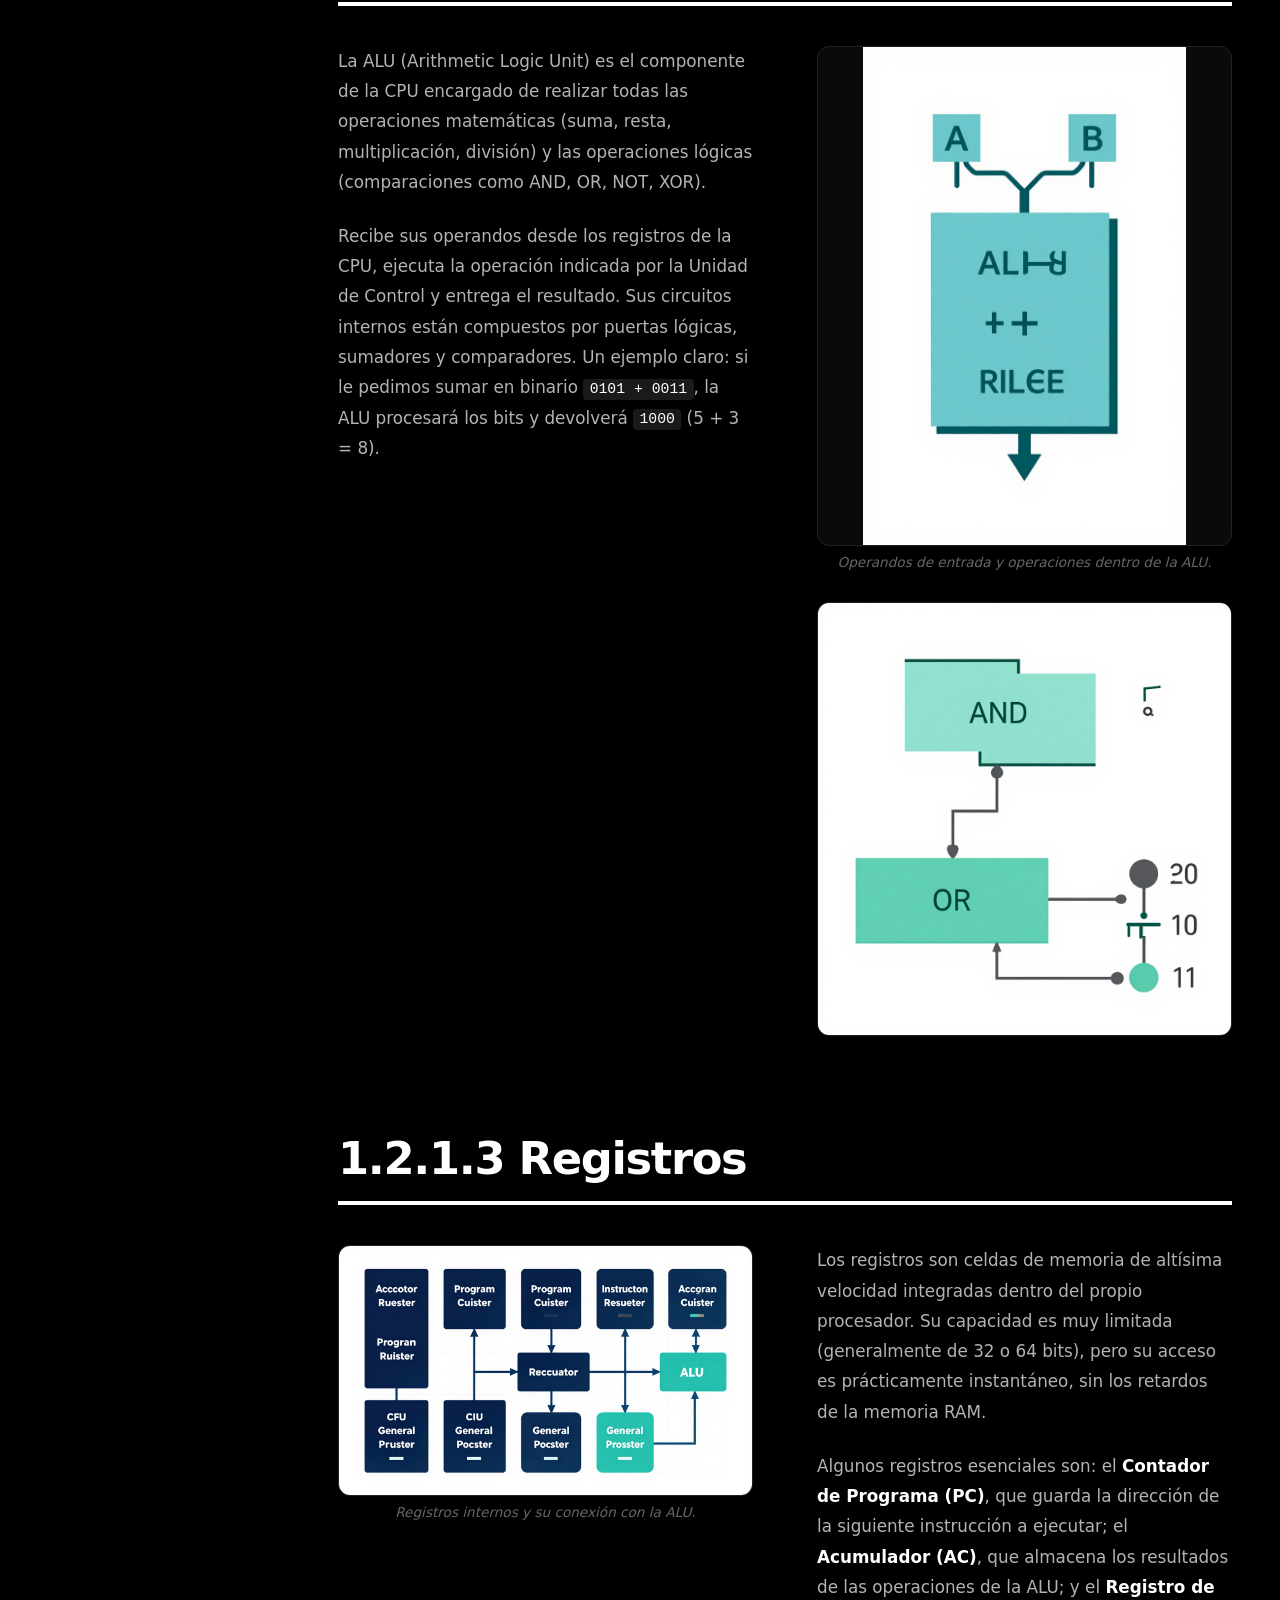
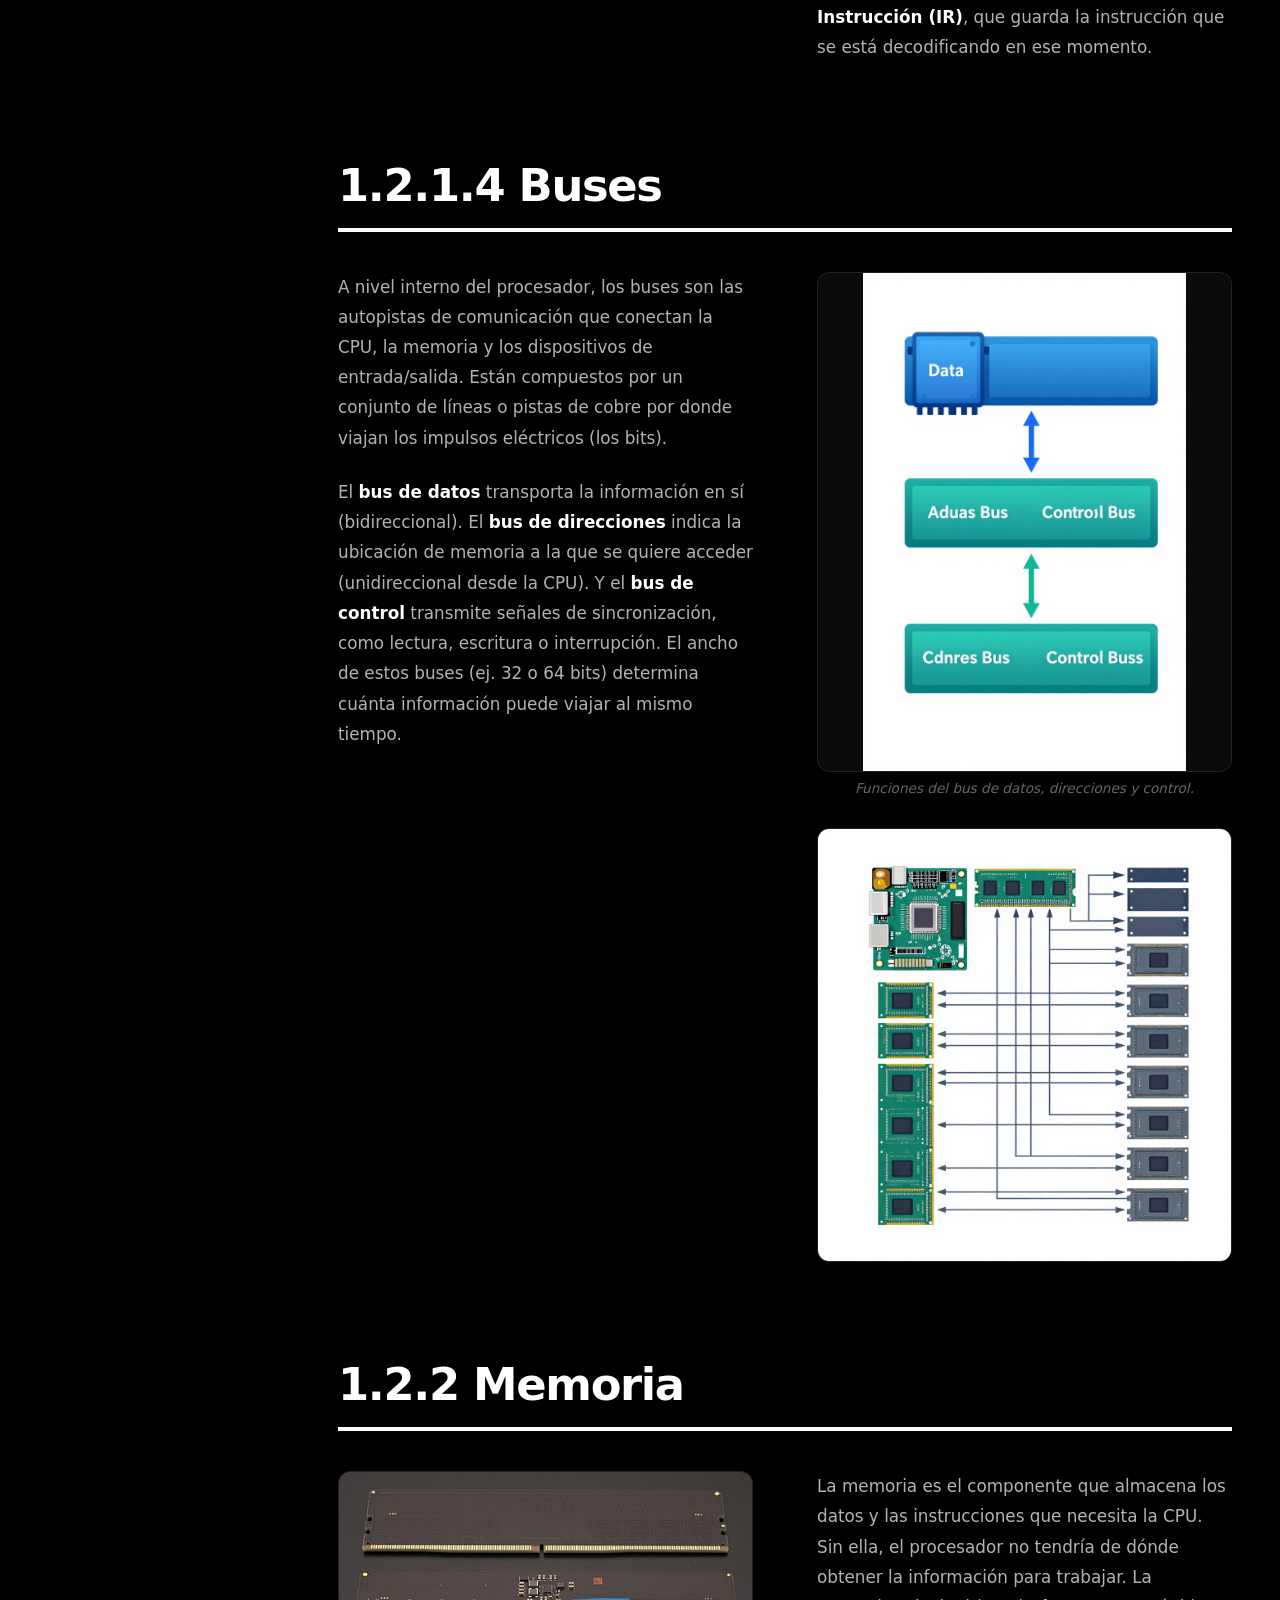
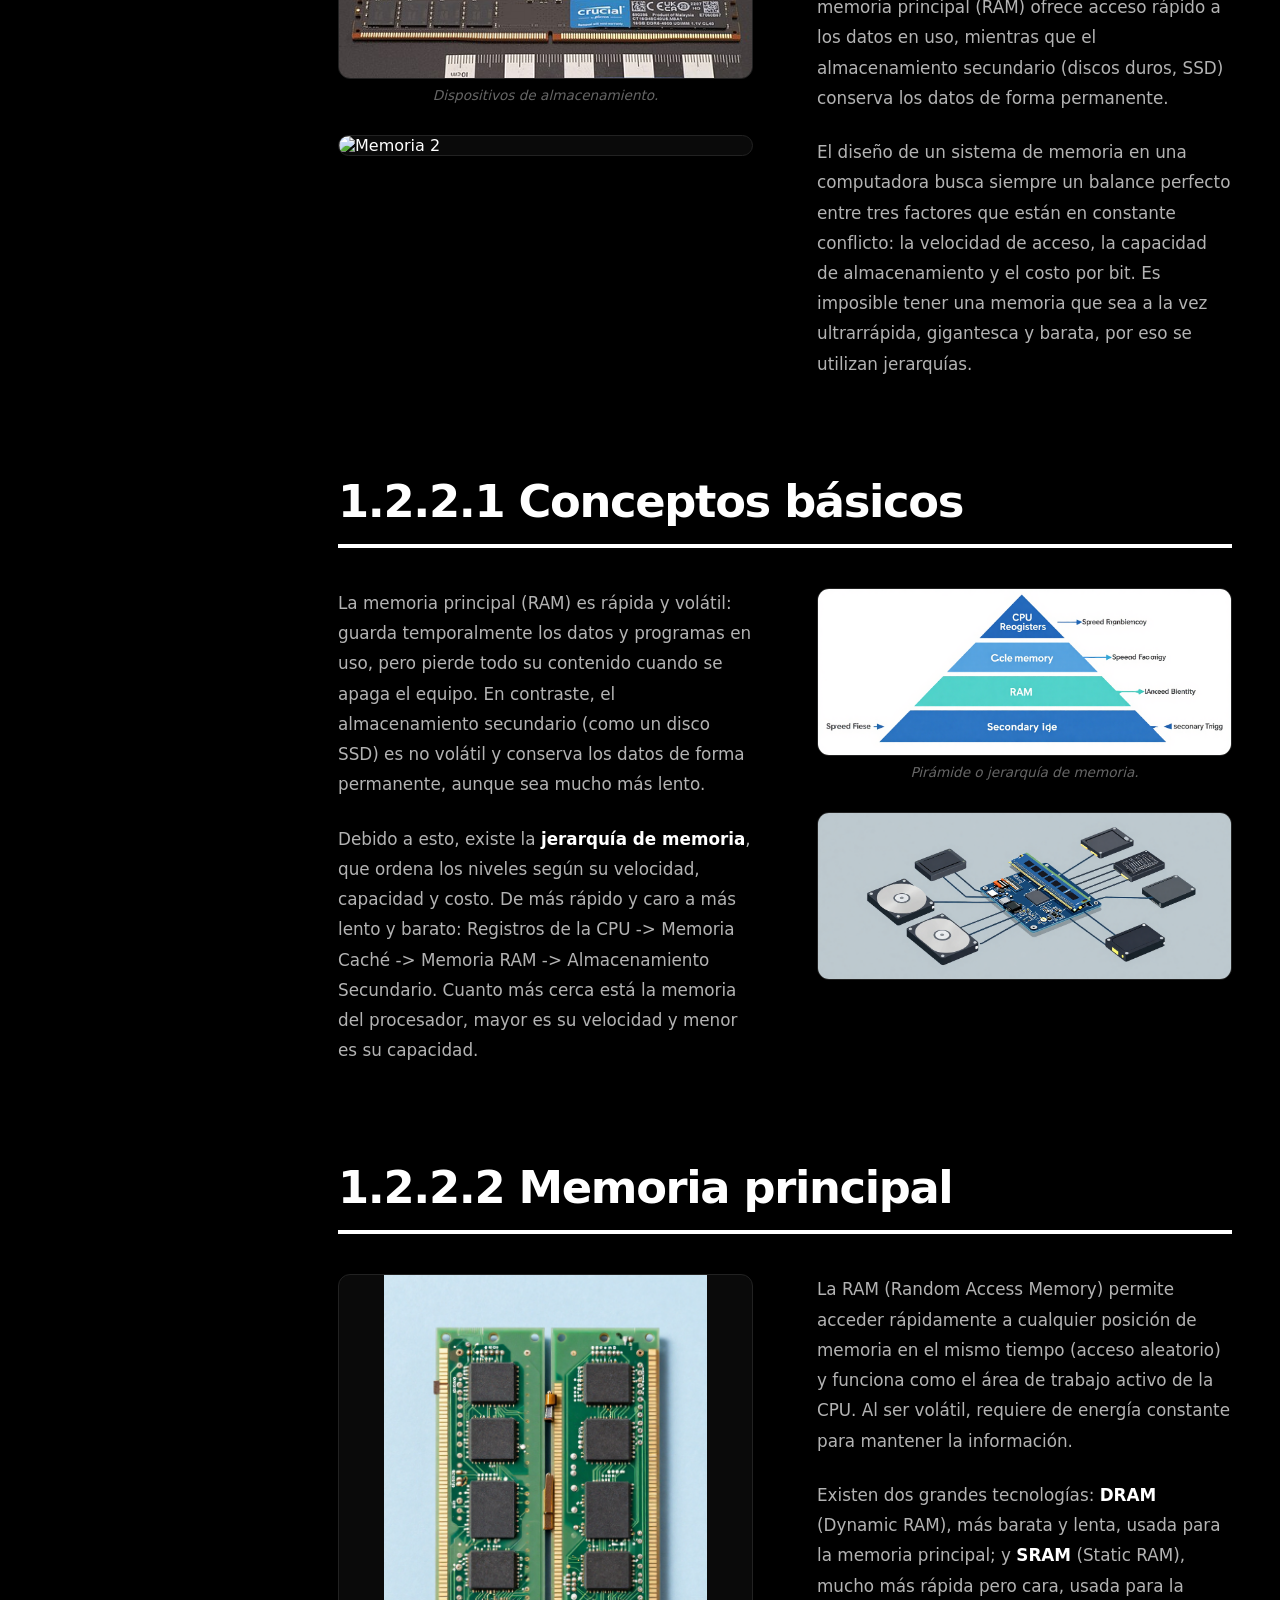
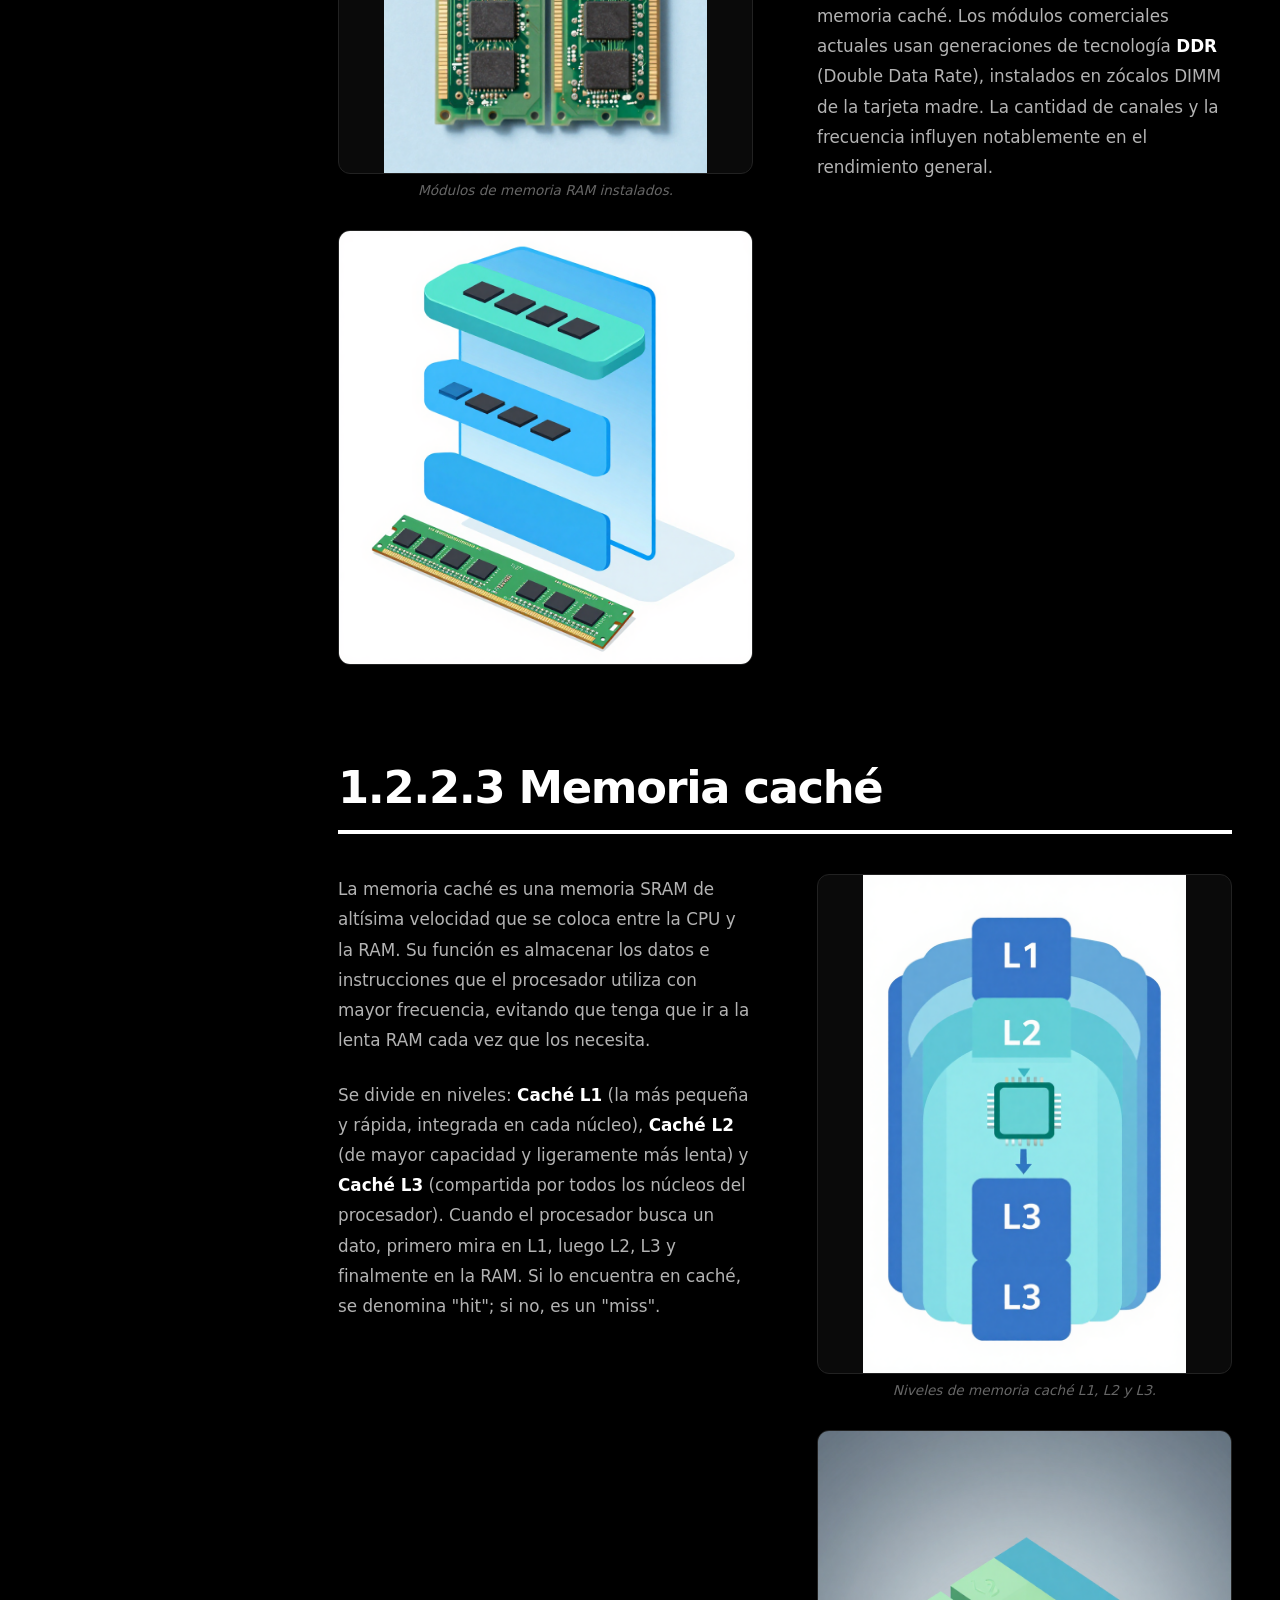
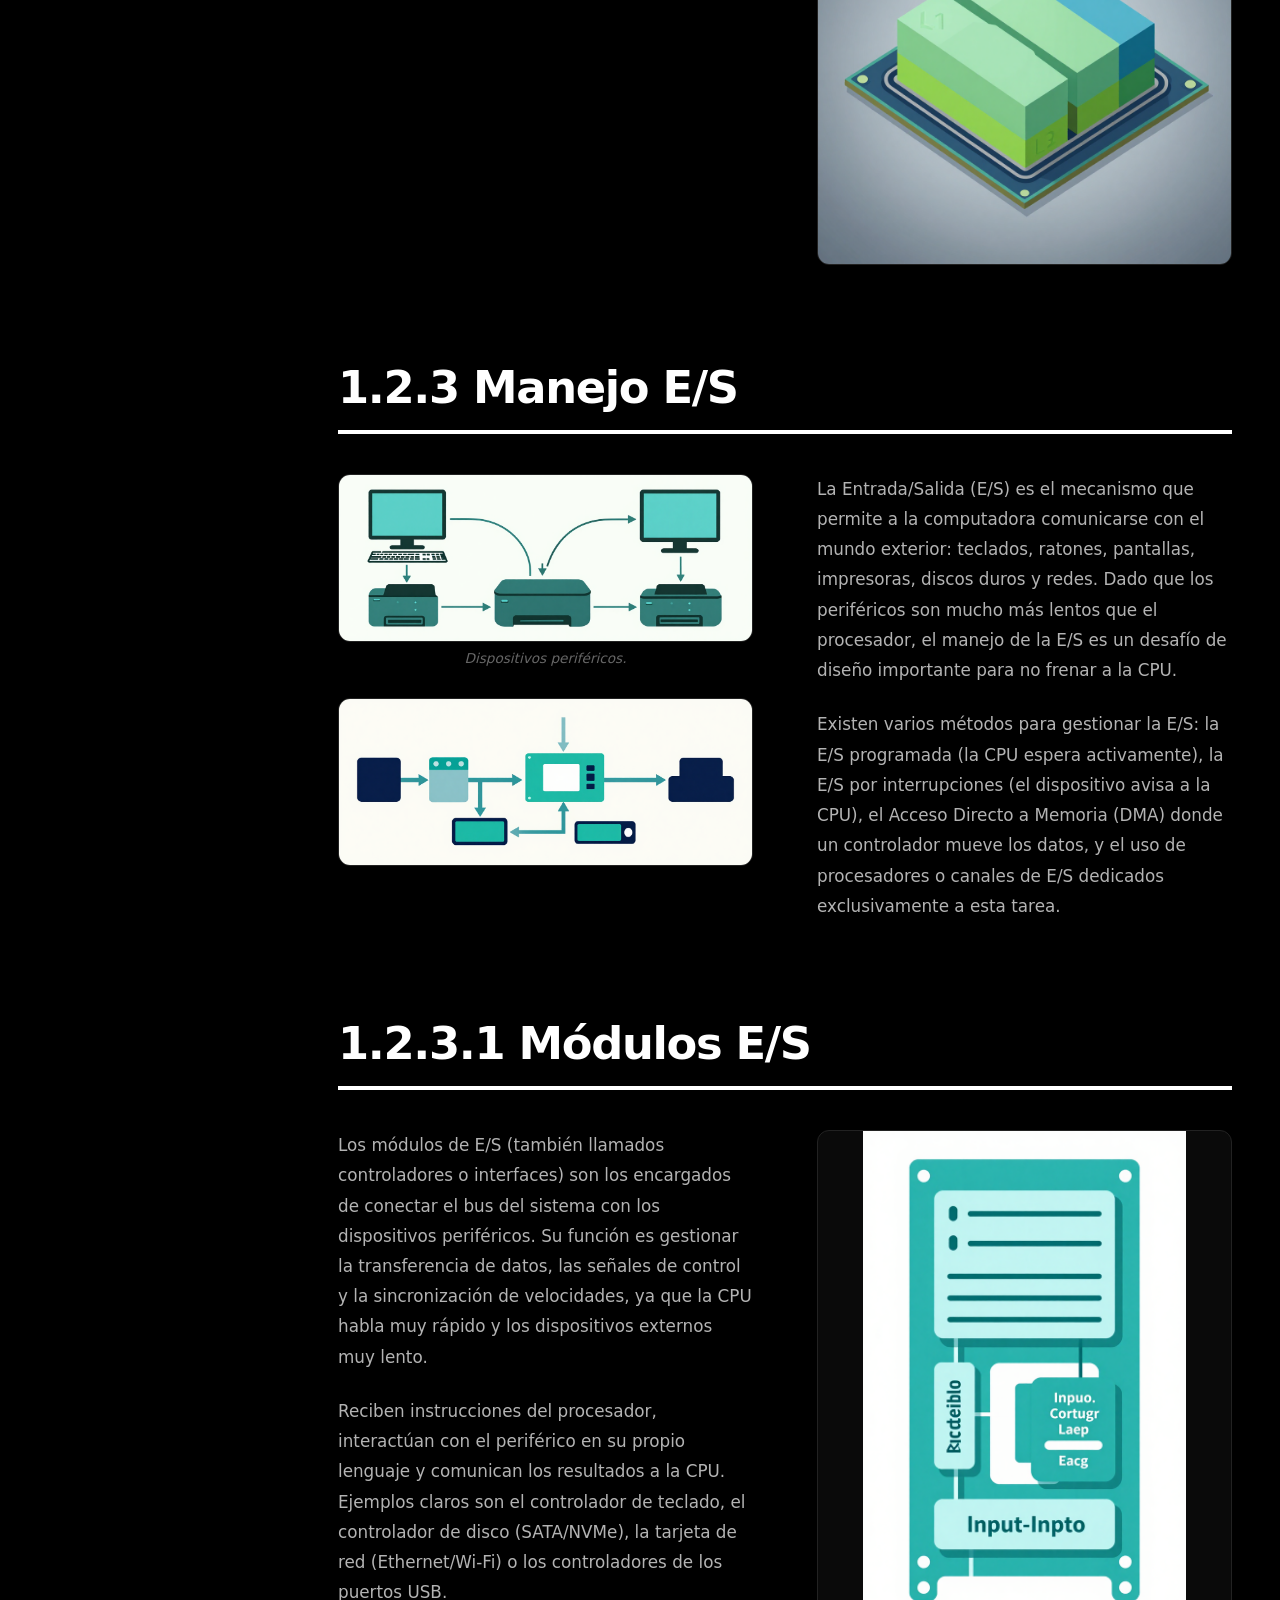
==== commit f214bac7: "Arreglo de imagenes y Modificacion de presentacion 1" ====
--- a/unidad1.html
+++ b/unidad1.html
@@ -146,7 +146,6 @@
           <div class="image-content">
             <img src="imagenes/unidades/unidad1/1_1_1_01.png" alt="Von Neumann 1">
             <span class="image-caption">Diagrama de la arquitectura clásica de Von Neumann.</span>
-            <img src="imagenes/unidades/unidad1/1_1_1_02.png" alt="Von Neumann 2" style="margin-top: 1rem;">
           </div>
         </div>
       </article>
@@ -180,7 +179,6 @@
             <img src="imagenes/unidades/unidad1/1_1_3_01.png" alt="Multiprocesamiento 1">
             <span class="image-caption">Sistema multiprocesador simétrico y asimétrico.</span>
             <img src="imagenes/unidades/unidad1/1_1_3_02.png" alt="Multiprocesamiento 2" style="margin-top: 1rem;">
-            <img src="imagenes/unidades/unidad1/1_1_3_03.png" alt="Multiprocesamiento 3" style="margin-top: 1rem;">
           </div>
         </div>
       </article>
@@ -515,7 +513,9 @@
         
         <div class="presentation-wrapper">
           <!-- Reemplaza el SRC con el link de tu presentación -->
-          <iframe src="https://docs.google.com/presentation/d/e/2PACX-1vT_TU_LINK_AQUI/embed?start=false&loop=false&delayms=3000" frameborder="0" width="100%" height="600" allowfullscreen="true" mozallowfullscreen="true" webkitallowfullscreen="true"></iframe>
+          <iframe src="pdfs/presentaciones/unidad1.pdf" frameborder="0" width="100%" height="600" allowfullscreen="true" 
+           style="border: none; border-radius: 8px; background: #fff;">
+          </iframe>
         </div>
       </section>
 
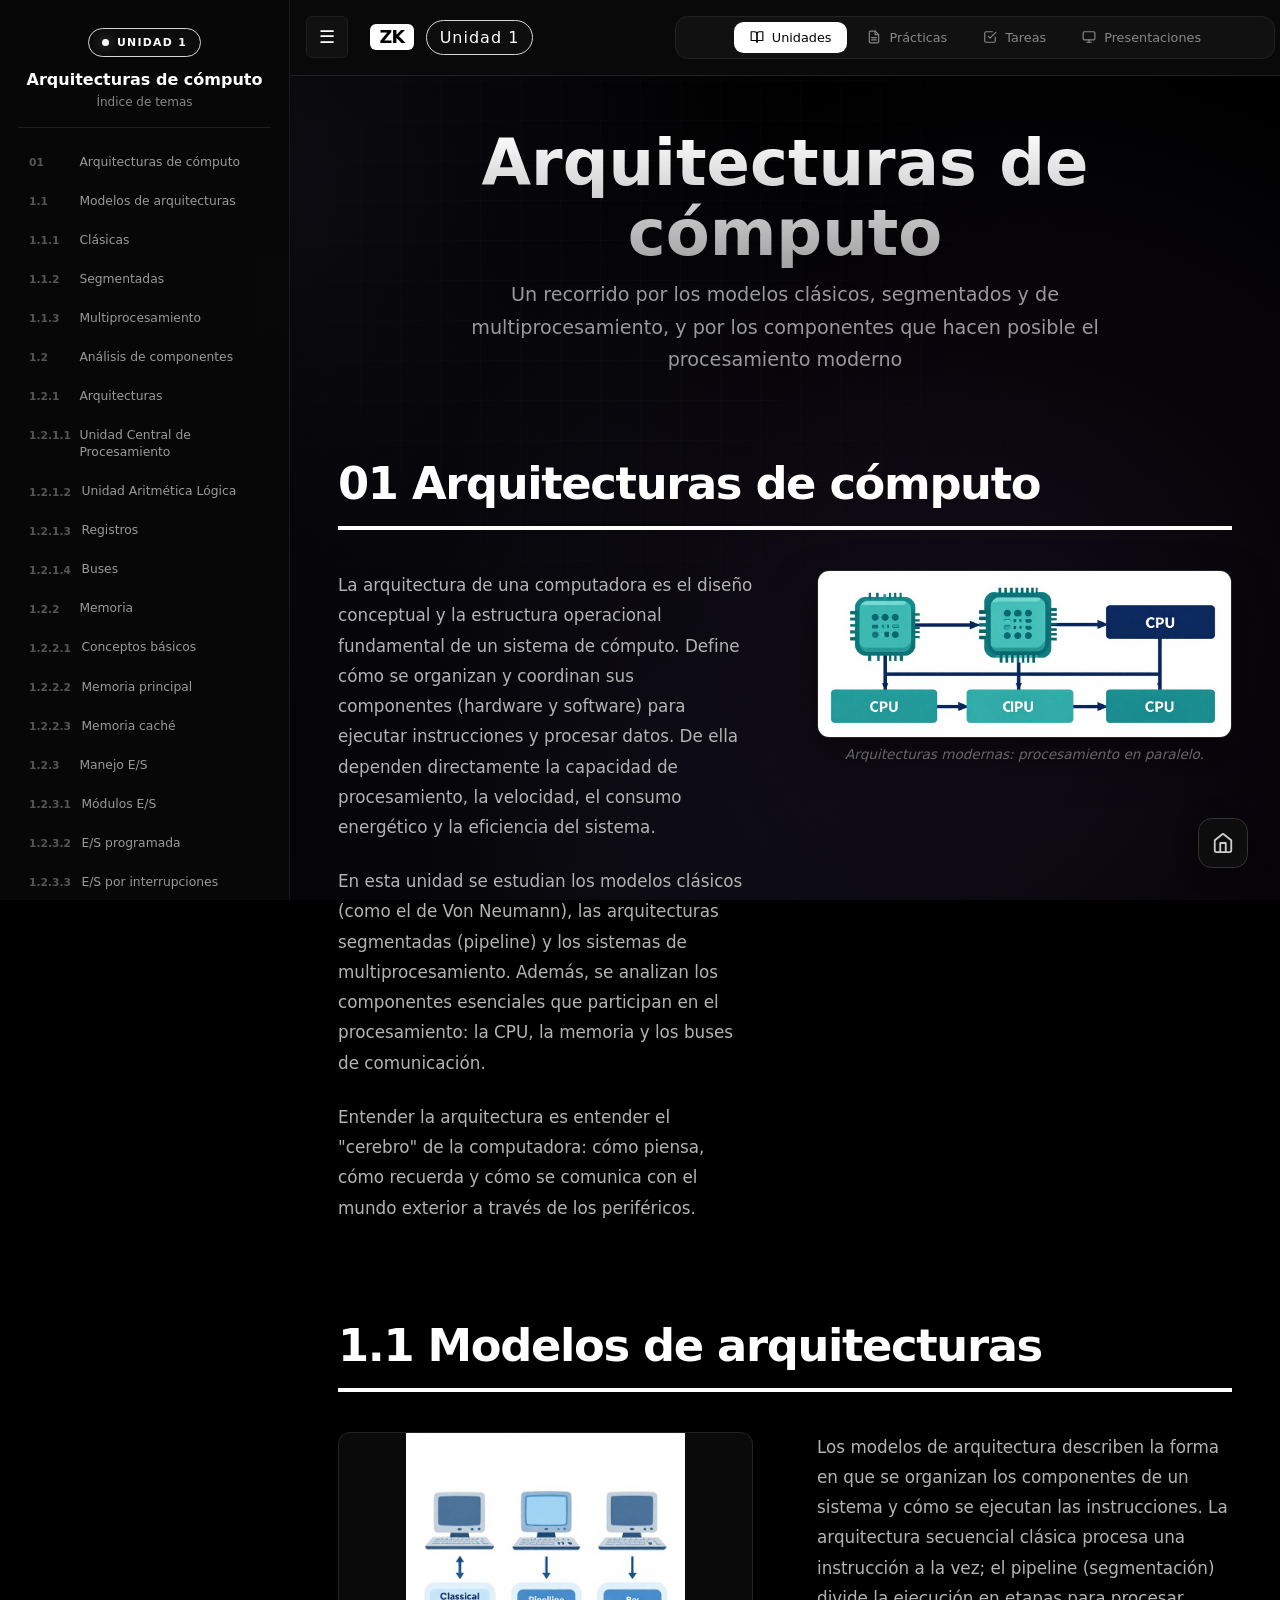
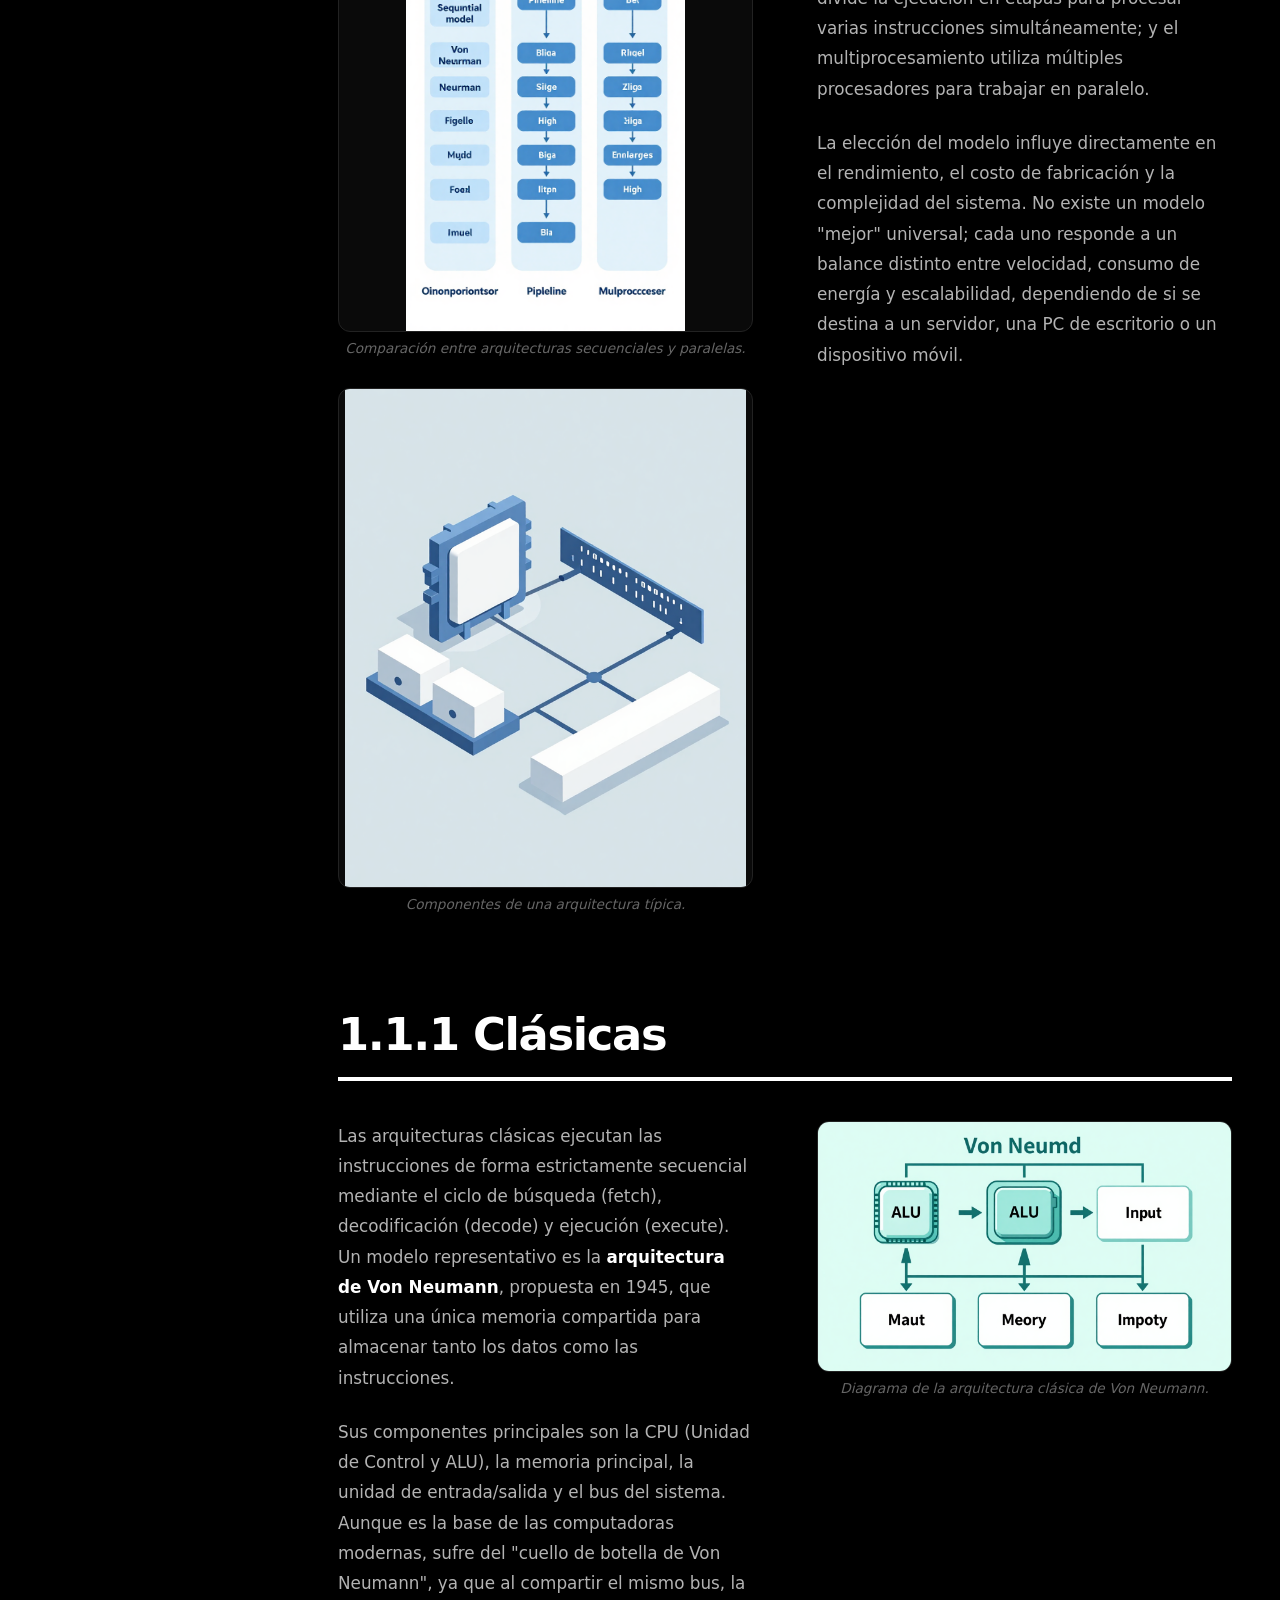
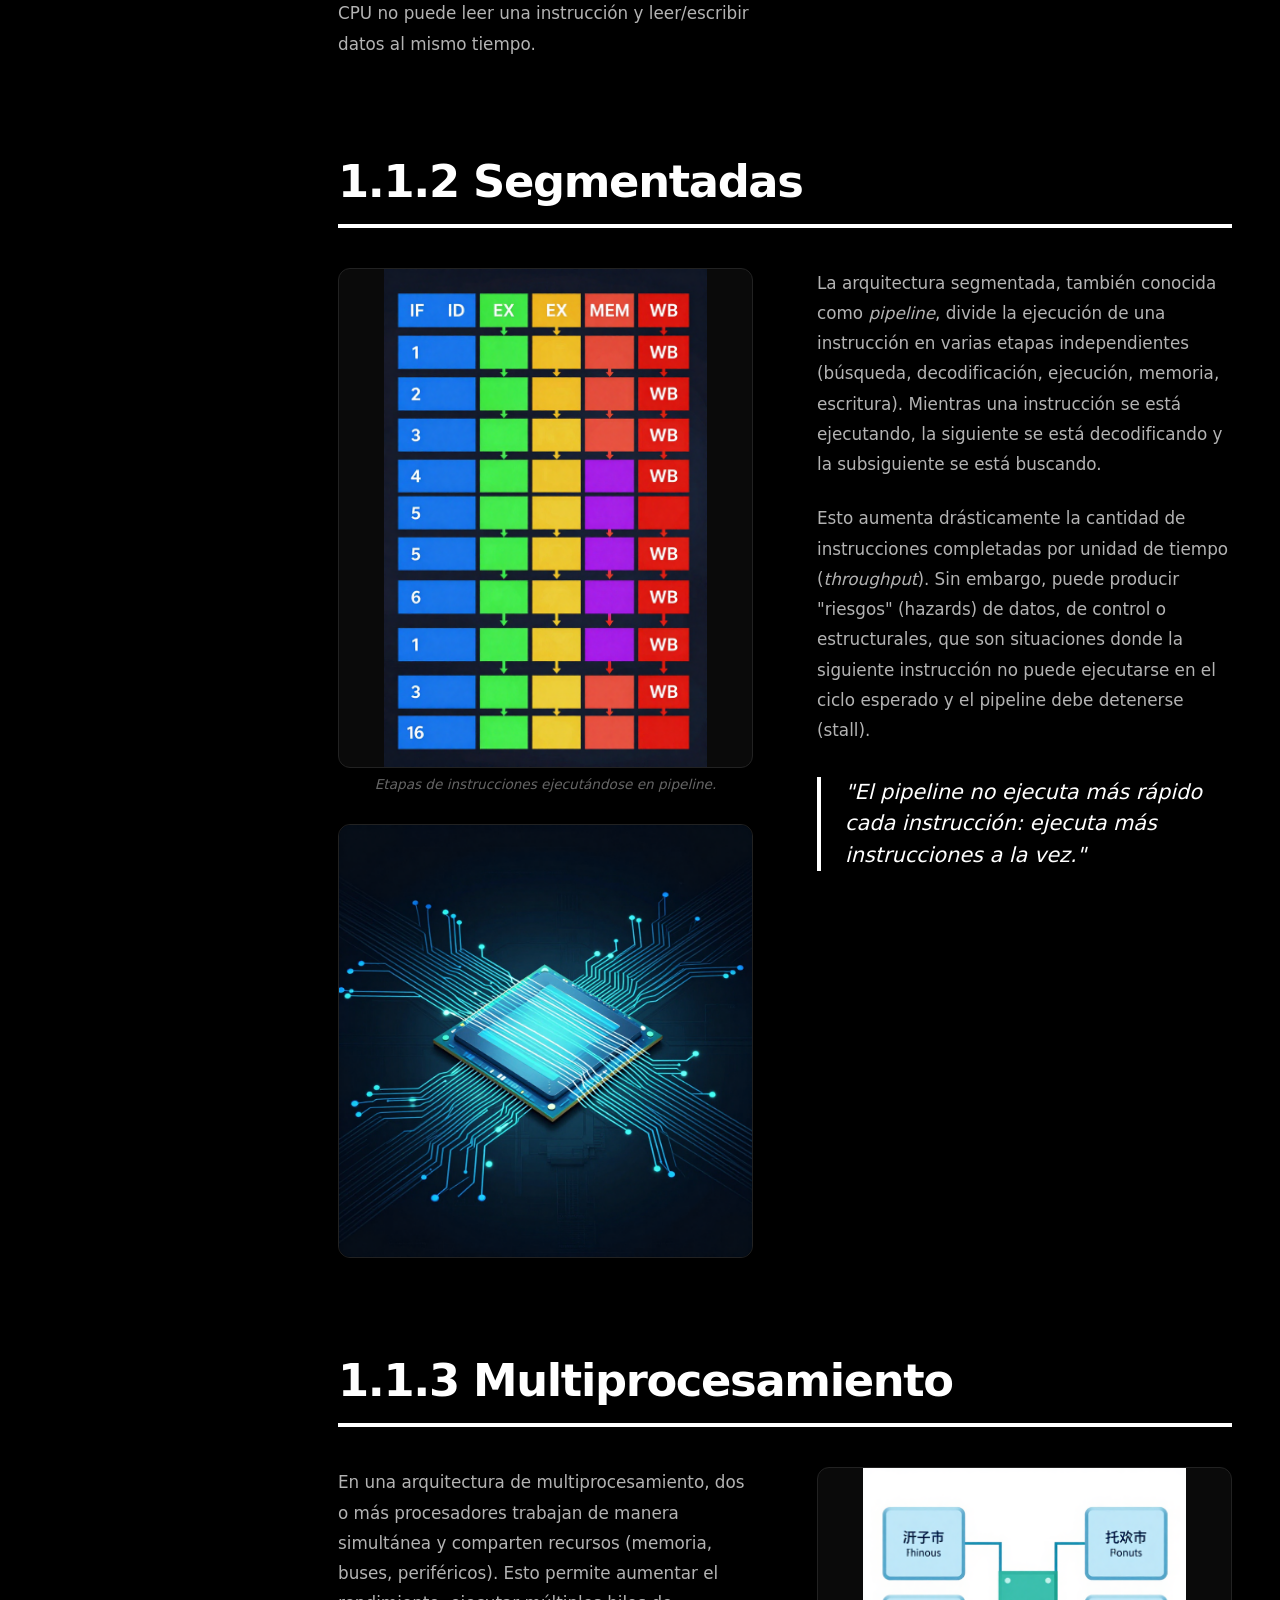
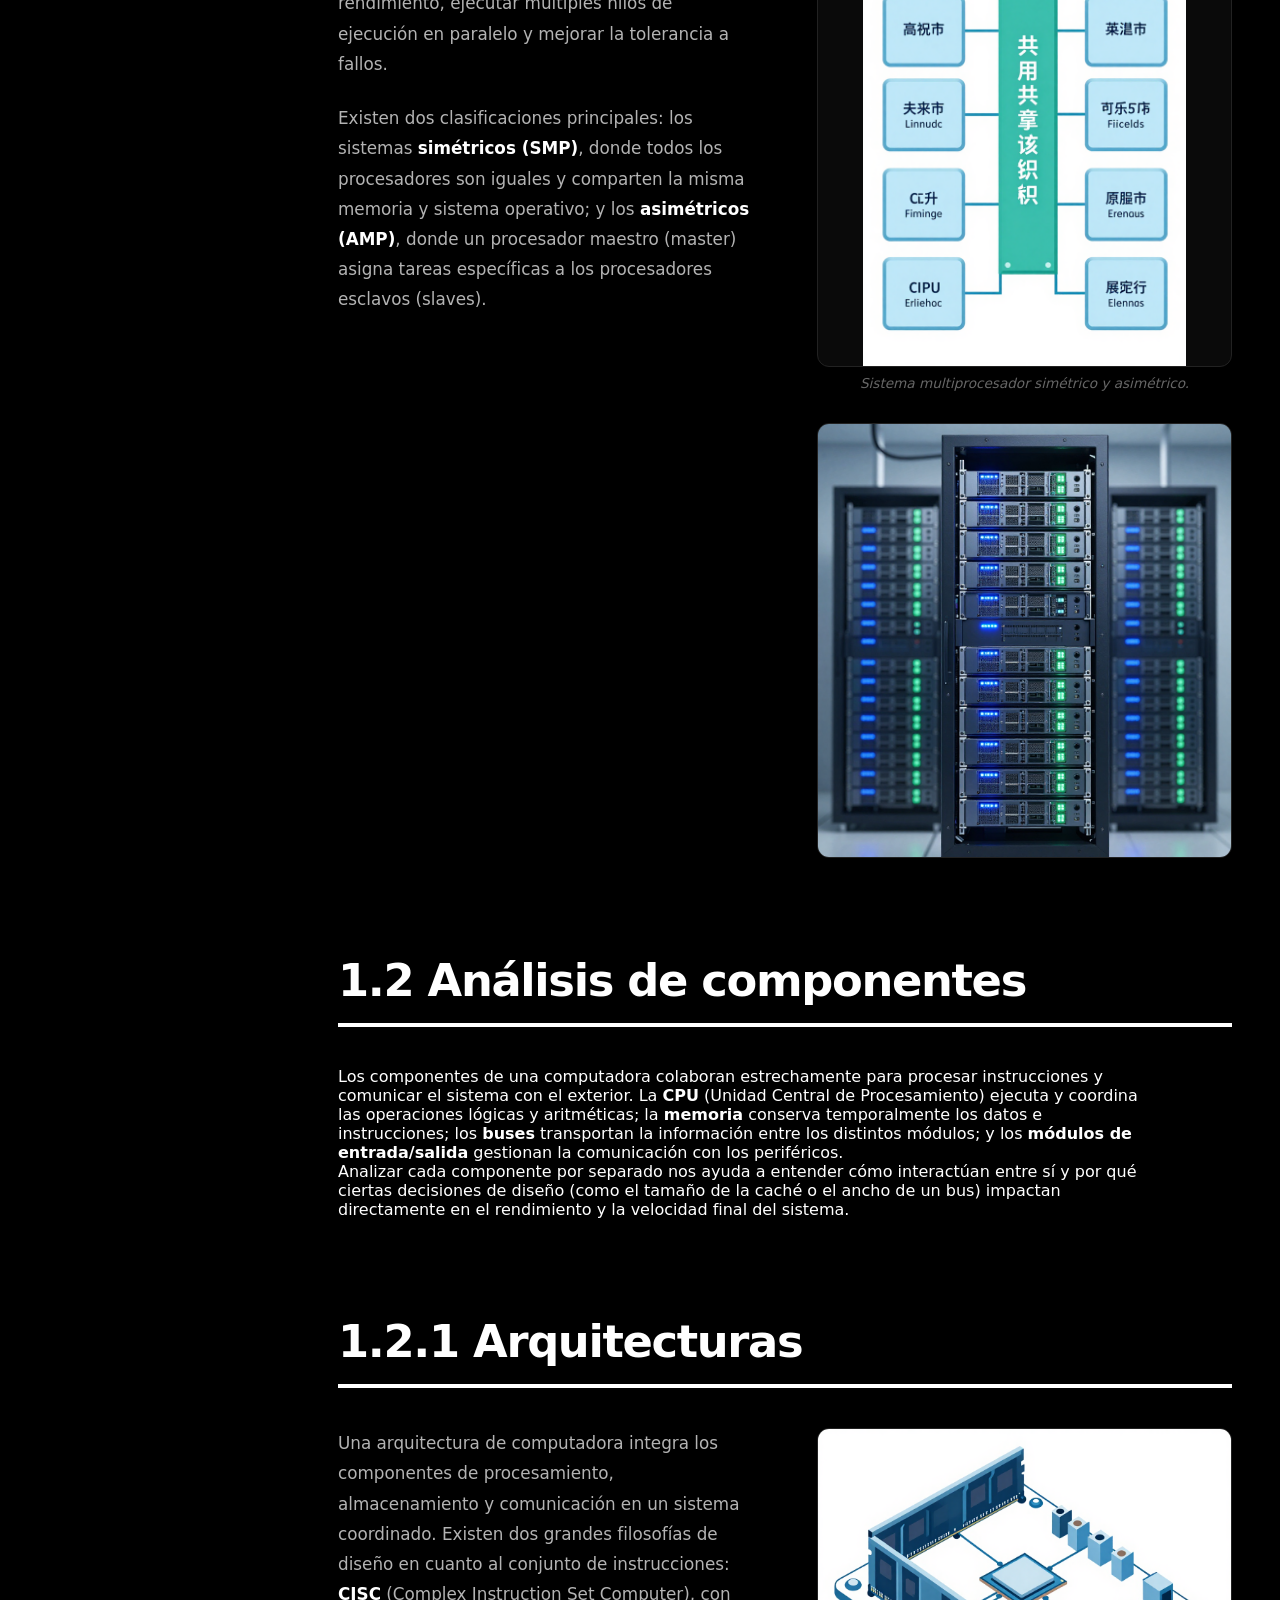
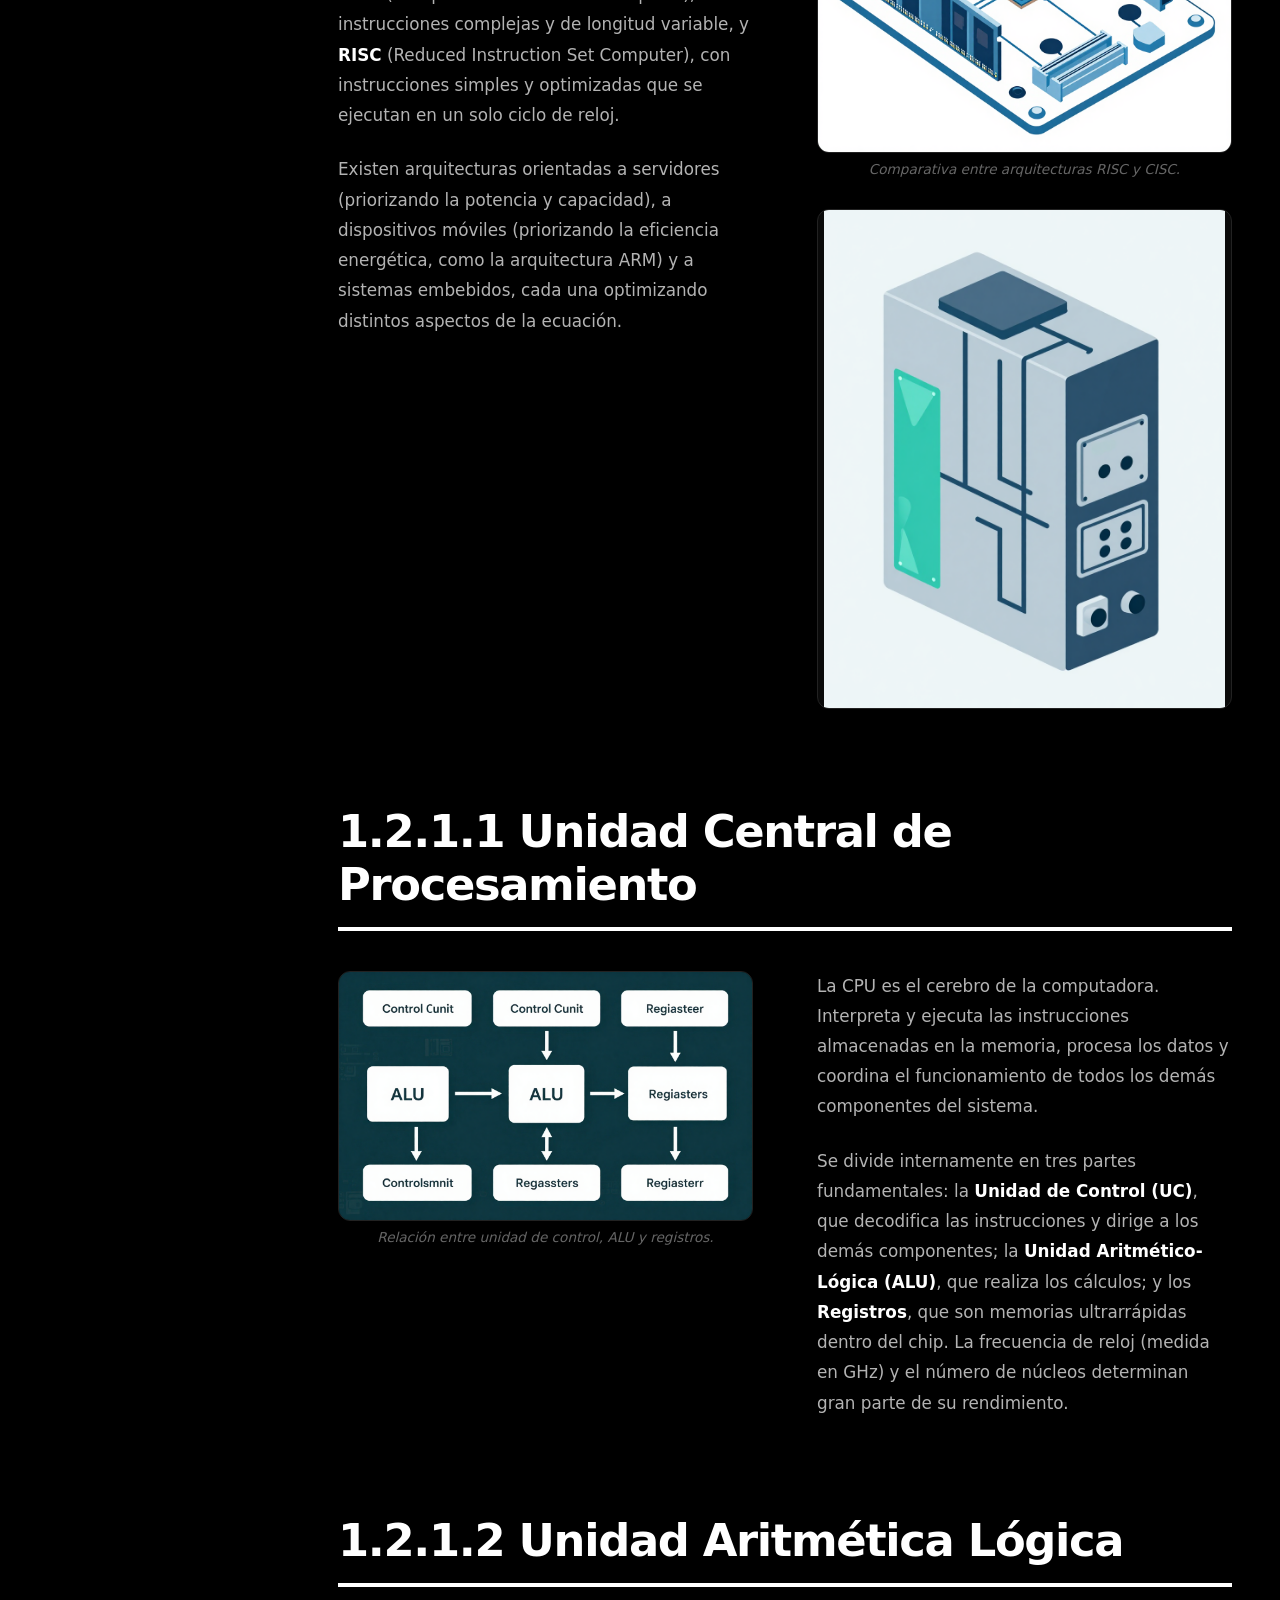
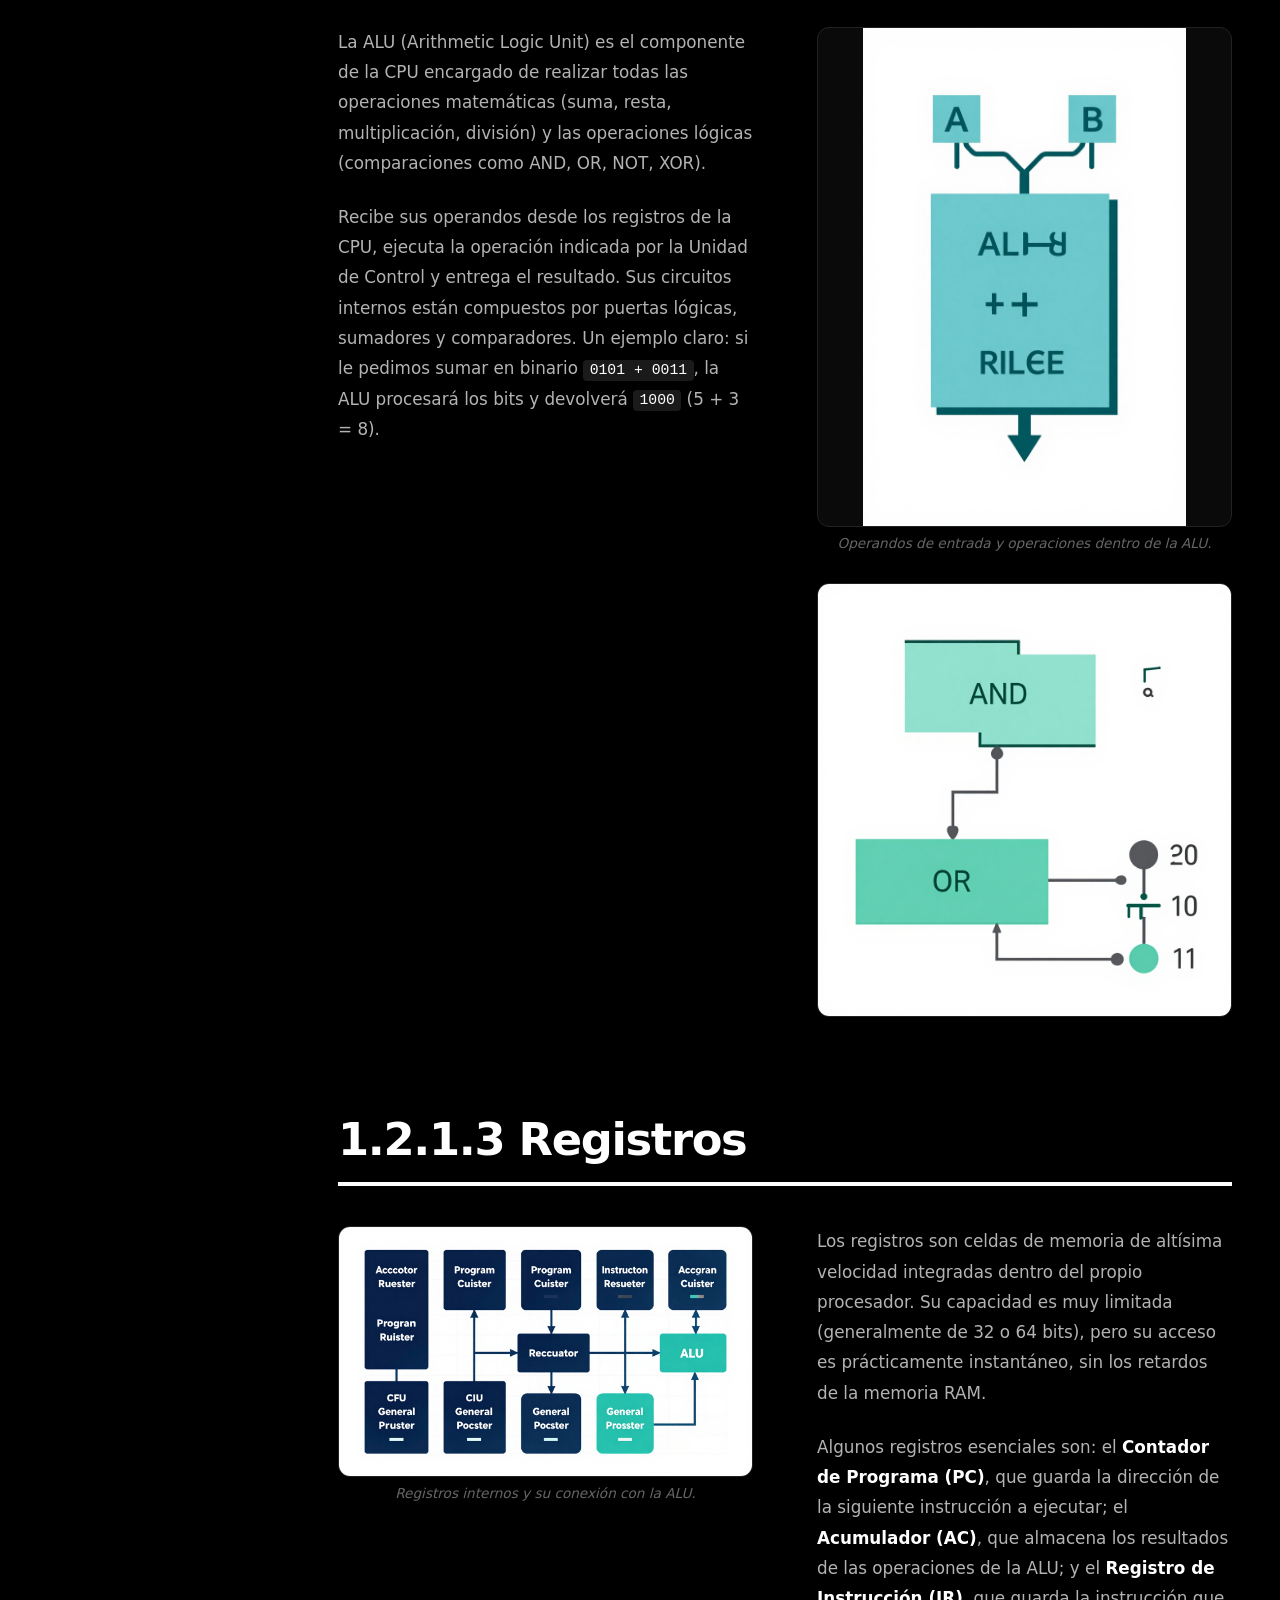
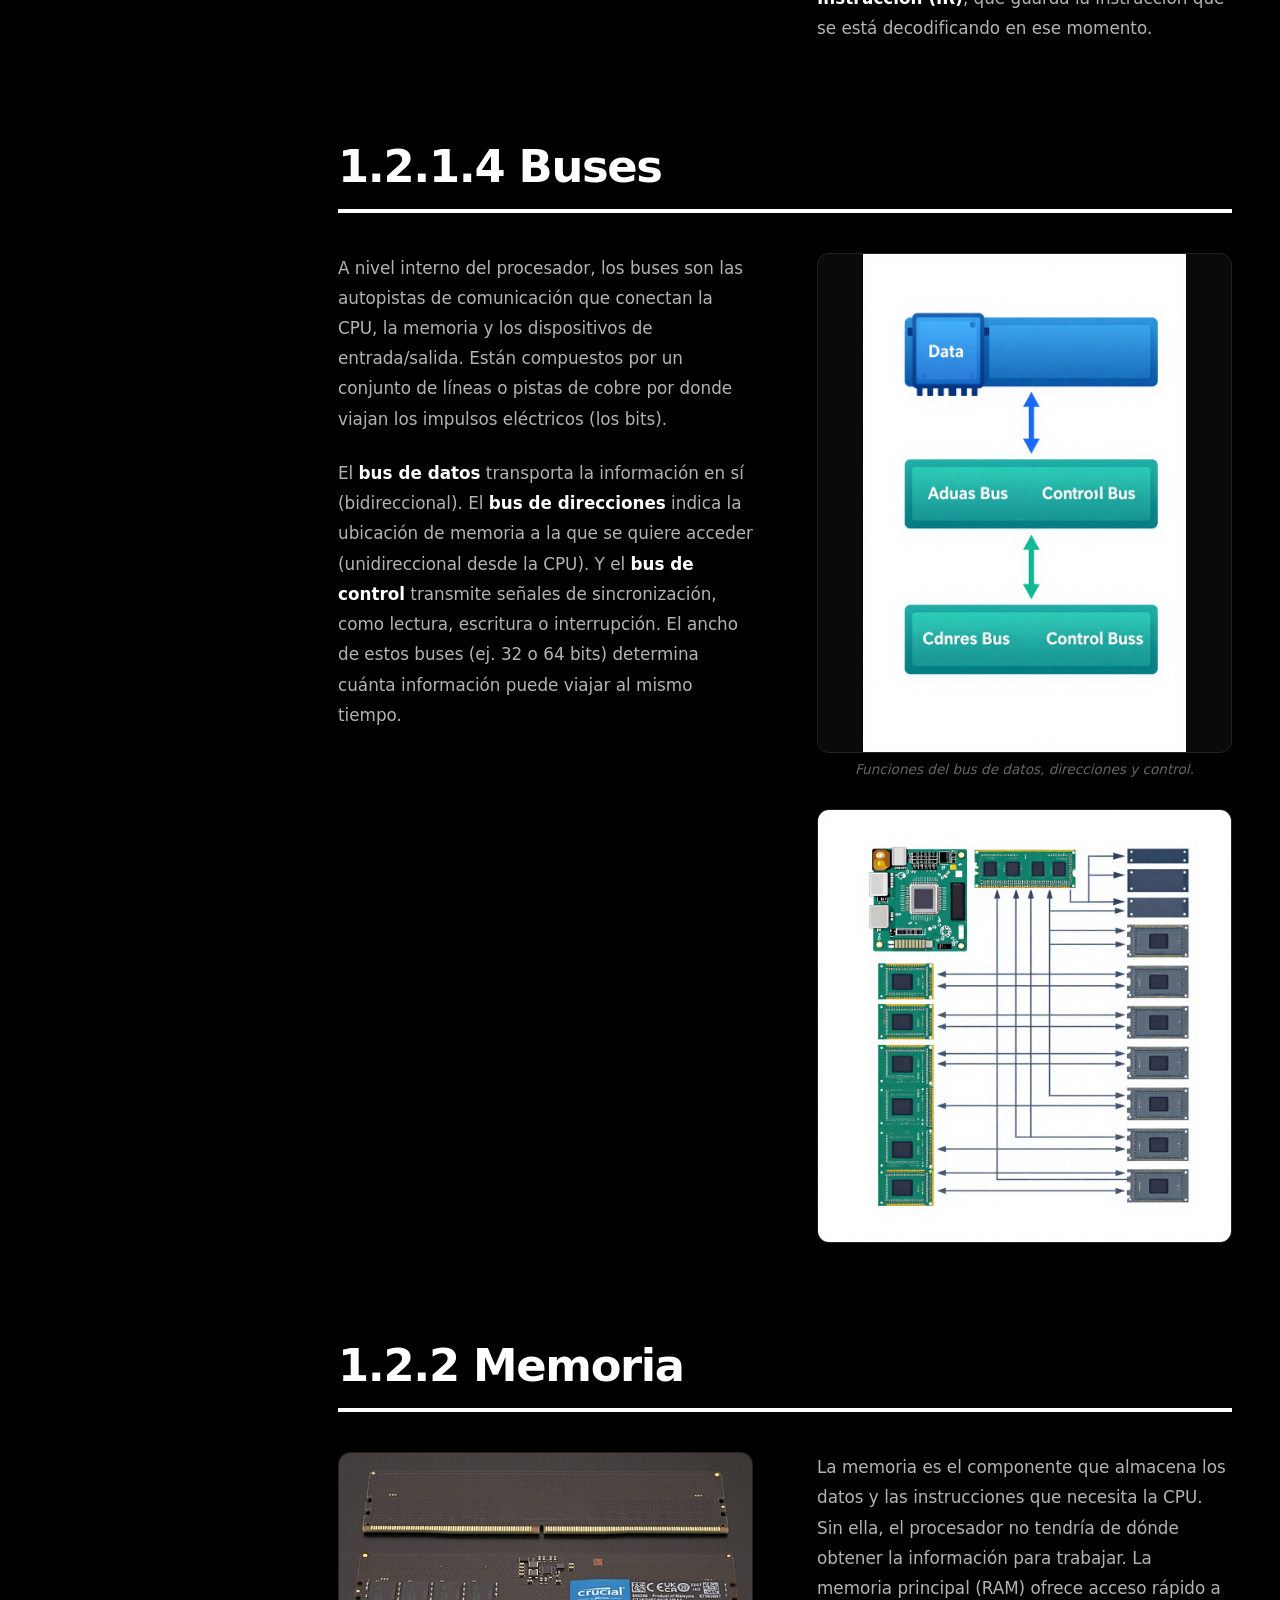
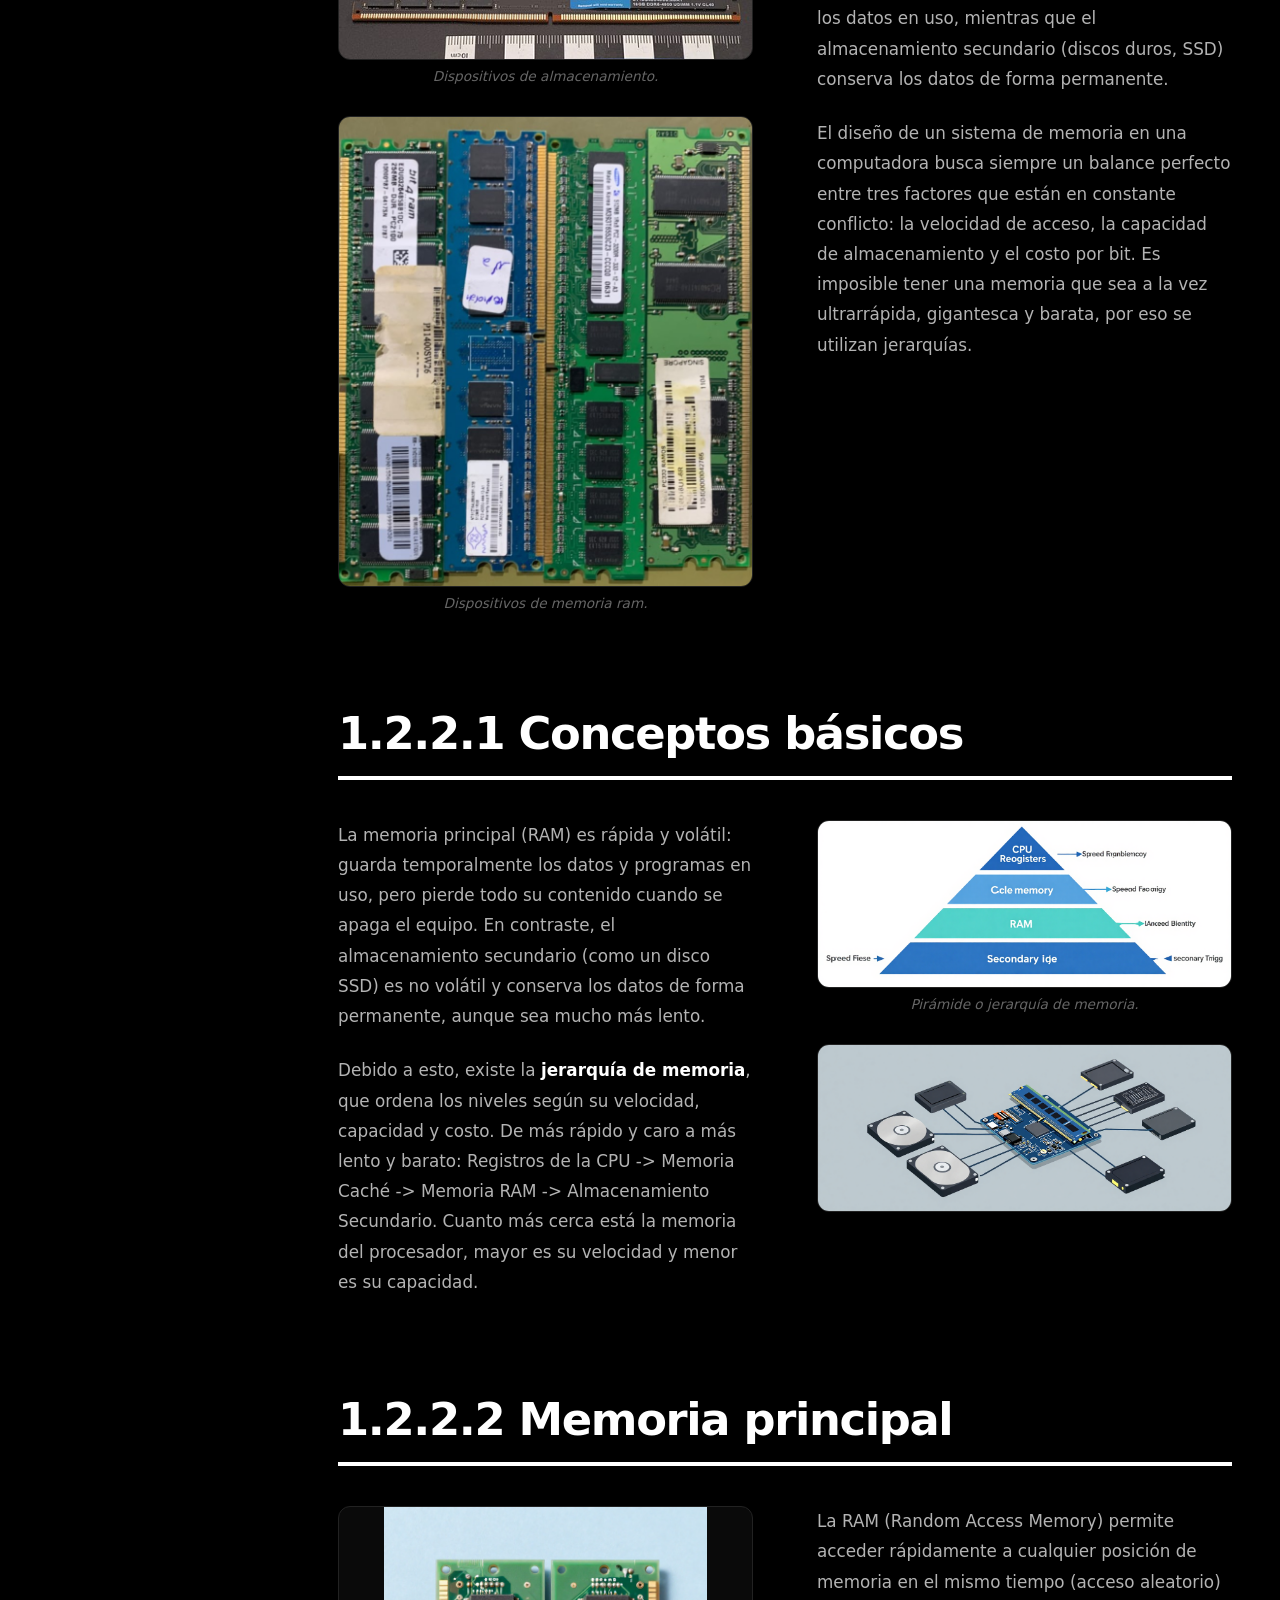
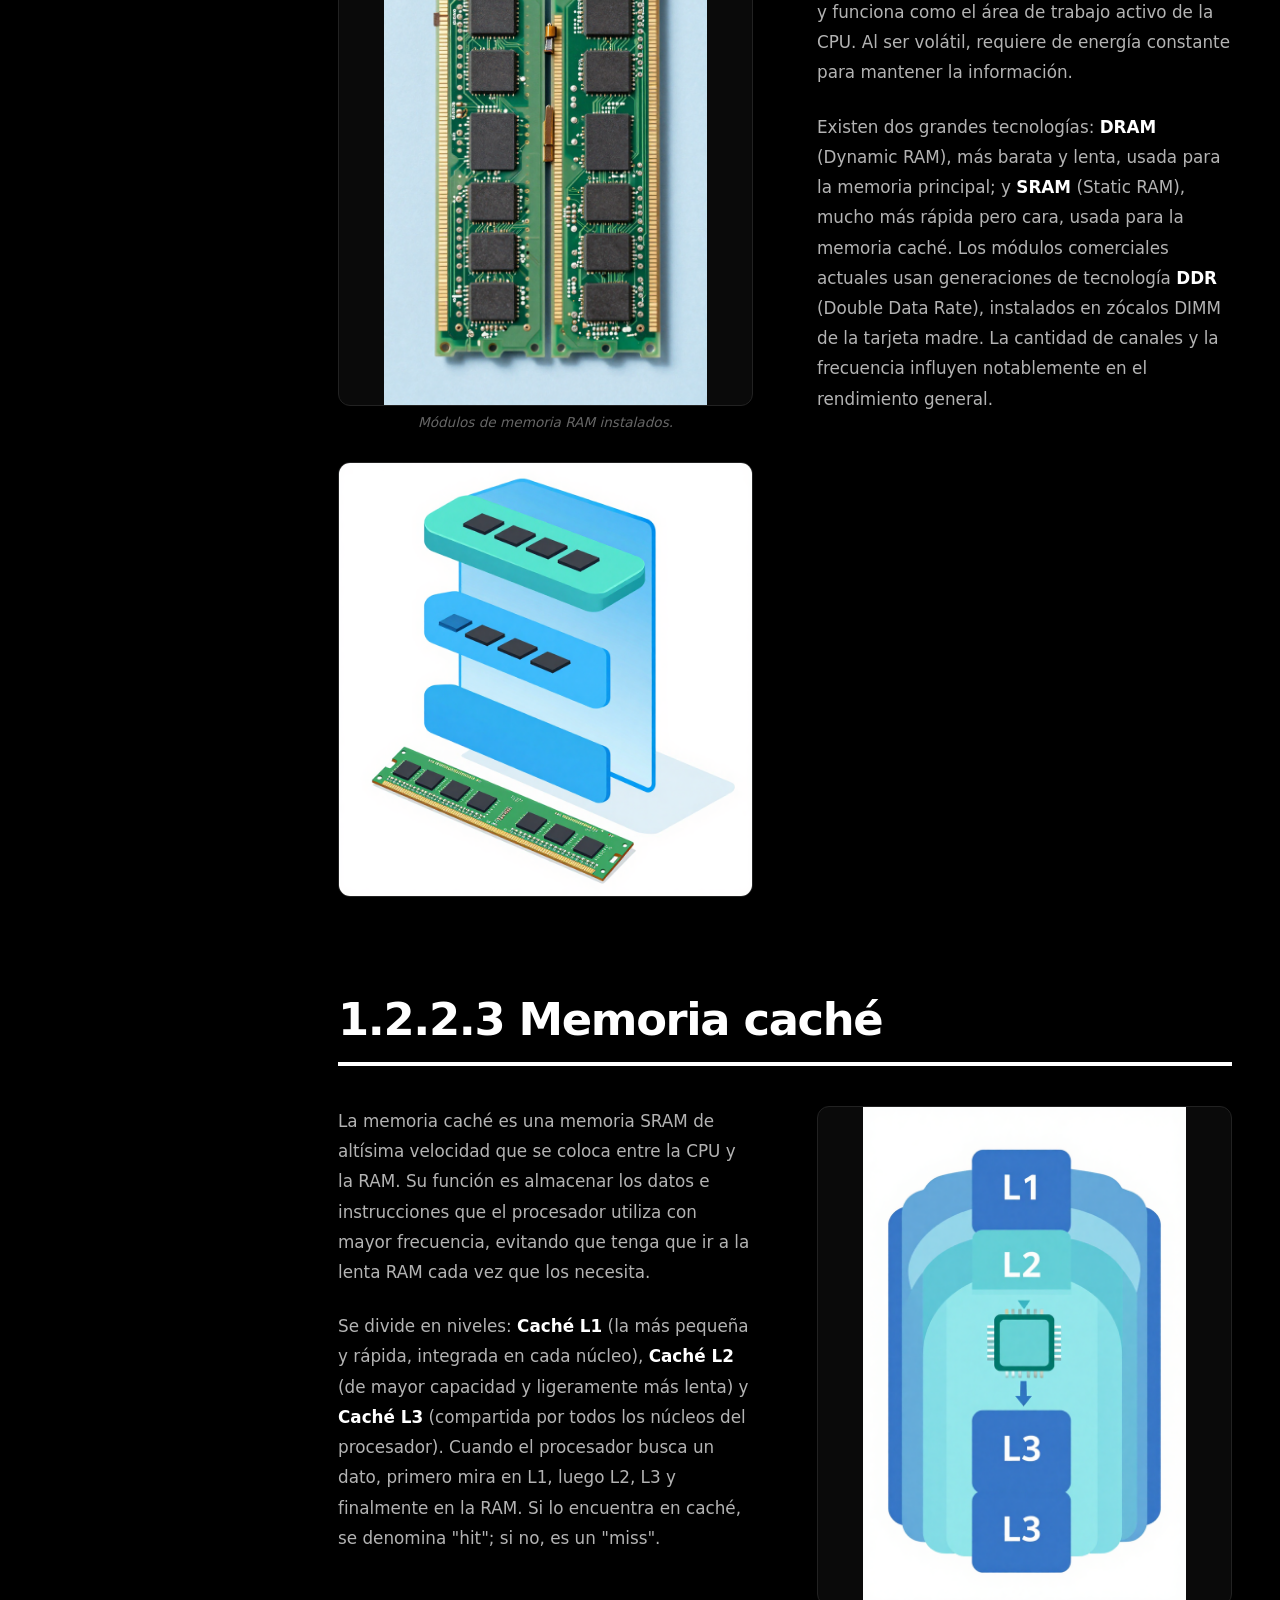
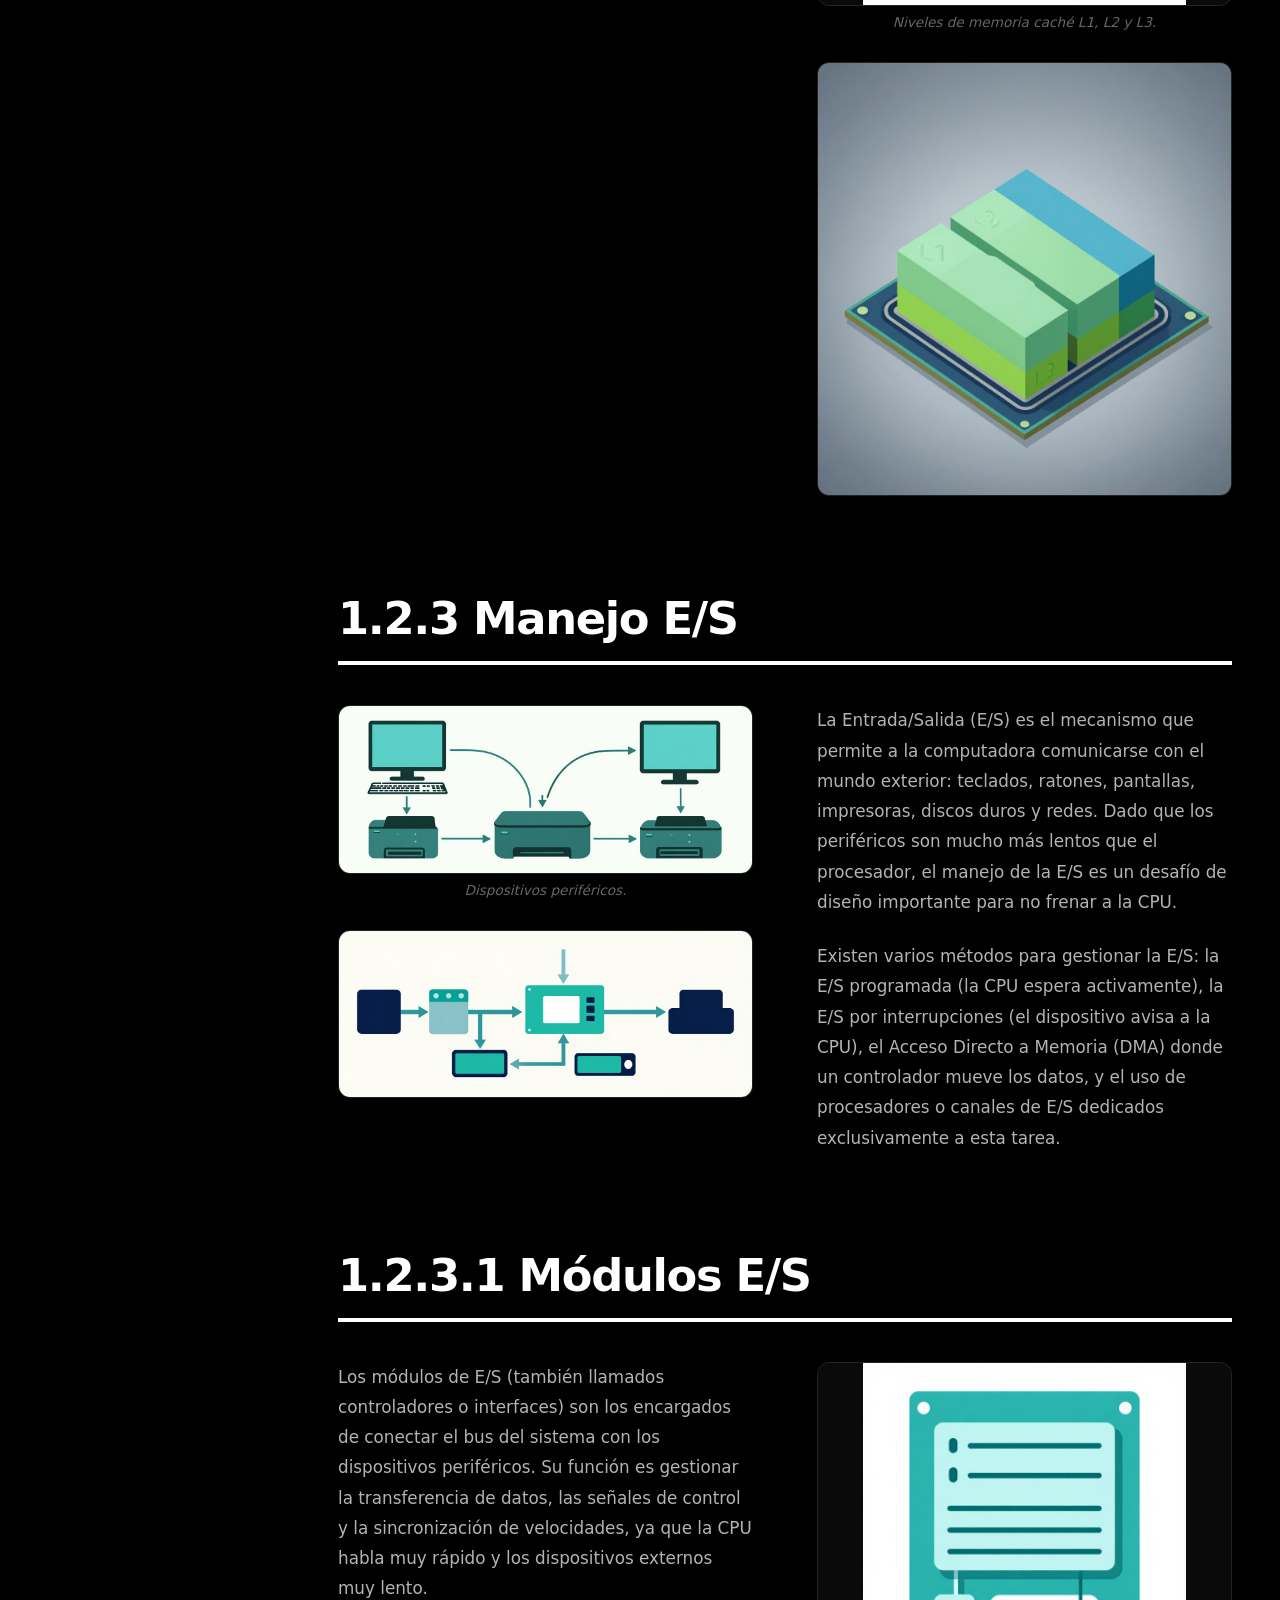
==== commit 0748e76a: "Feat: Botones de compartir e instalar PWA en el index acomodo de botones unidad 1 index mejorado en " ====
--- a/unidad1.html
+++ b/unidad1.html
@@ -52,13 +52,20 @@
       <a href="#tema-1-2-4-2"><span class="num">1.2.4.2</span> Estructura de buses</a>
       <a href="#tema-1-2-4-3"><span class="num">1.2.4.3</span> Jerarquías de buses</a>
       <a href="#tema-1-2-5"><span class="num">1.2.5</span> Interrupciones</a>
-      <a href="#presentacion"><span class="num">📄</span> Presentación</a>
+      <a href="#presentacion">
+      <span class="num">
+      <svg xmlns="http://www.w3.org/2000/svg" width="14" height="14" viewBox="0 0 24 24" fill="none" stroke="currentColor" stroke-width="2" stroke-linecap="round" stroke-linejoin="round" style="vertical-align: middle;">
+      <rect x="2" y="3" width="20" height="14" rx="2" ry="2"></rect>
+      <line x1="8" y1="21" x2="16" y2="21"></line>
+      <line x1="12" y1="17" x2="12" y2="21"></line>
+      </svg>
+      </span>Presentación</a>
     </nav>
     <div class="sidebar-footer">
-      <a href="index.html" class="back-home">← Volver al menú principal</a>
+      <a href="index.html" class="btn-header"><← Volver al menú principal</a>
+      <a href="unidad2.html" class="btn-header primary">Ir a la siguiente unidad →></a>
     </div>
   </aside>
-
    <!-- CONTENIDO -->
   <div class="app">
 
@@ -66,7 +73,7 @@
     <header class="app-header">
       <a href="index.html" class="header-brand">
         <span class="brand-logo">ZK</span>
-        <span class="brand-text">Unidad 1</span>
+        <span class="badge">Unidad 1</span>
       </a>
 
       <div class="header-tabs">
@@ -89,13 +96,11 @@
       </div>
 
       <div class="header-actions">
-        <a href="index.html" class="btn-header">Inicio</a>
         <a href="unidad2.html" class="btn-header primary">Siguiente →</a>
       </div>
     </header>
     <main class="main-content">
       <header class="unit-hero">
-        <span class="badge">Unidad 1</span>
         <h1>Arquitecturas de cómputo</h1>
         <p>Un recorrido por los modelos clásicos, segmentados y de multiprocesamiento, y por los componentes que hacen posible el procesamiento moderno</p>
       </header>
@@ -282,6 +287,7 @@
             <img src="imagenes/unidades/unidad1/1_2_2_01.png" alt="Memoria 1">
             <span class="image-caption">Dispositivos de almacenamiento.</span>
             <img src="imagenes/unidades/unidad1/1_2_2_02.png" alt="Memoria 2" style="margin-top: 1rem;">
+             <span class="image-caption">Dispositivos de memoria ram.</span>
           </div>
         </div>
       </article>
@@ -539,7 +545,7 @@
             © 2026 · <span>Todos los derechos reservados</span>
           </div>
         </div>
-      </footer>s
+      </footer>
   </div>
 
   <!-- Botón flotante para volver al menú -->
--- a/unidades.css
+++ b/unidades.css
@@ -74,6 +74,13 @@
   text-decoration: none;
   flex-shrink: 0;     /* Evita que se aplaste */
   white-space: nowrap; /* Evita que el texto se rompa */
+  
+}
+.badge {
+  padding: 0.45rem 0.8rem; border: 1px solid #dad5d5; border-radius: 2rem;
+  background: rgba(255, 255, 255, 0.02); color: hsl(0, 100%, 100%); letter-spacing: 1px;
+  font-weight: 8500;
+ 
 }
 
 .brand-logo {
@@ -214,7 +221,7 @@
 }
 
 .sidebar-header p { color: var(--unit-muted); font-size: 0.75rem; }
-.sidebar-nav { display: flex; flex: 1; flex-direction: column; gap: 0.2rem; }
+.sidebar-nav { display: flex; flex: 1; flex-direction: column; gap: 0.2rem;padding-bottom: 1.5rem; }
 
 .sidebar-nav > a {
   display: flex; align-items: flex-start; gap: 0.65rem;
@@ -234,10 +241,29 @@
   font-weight: 700; font-variant-numeric: tabular-nums; padding-top: 0.08rem;
 }
 
-.sidebar-footer { margin-top: 1rem; padding-top: 1rem; border-top: 1px solid var(--unit-line); }
-.back-home { color: var(--unit-muted); font-size: 0.78rem; text-decoration: none; }
-.back-home:hover { color: var(--unit-accent); }
-
+.sidebar-footer { 
+  margin-top: 2rem; 
+  padding-top: 1.5rem; 
+  padding-bottom: 1rem; /* Aire abajo para que no se pegue al borde del celular */
+  border-top: 1px solid var(--unit-line); 
+  
+  /* Aquí hacemos la magia para apilar tus nuevos botones */
+  display: flex; 
+  flex-direction: column; 
+  gap: 0.75rem; /* Separación entre "Volver" y "Siguiente" */
+}
+
+.sidebar-footer .btn-header {
+  width: 100%;           /* Ocupa todo el ancho disponible */
+  justify-content: flex-start; /* Alinea el texto a la izquierda */
+  padding: 0.75rem 1rem; /* Un poco más de espacio interno para que se vea cómodo */
+}
+
+  .sidebar-footer .btn-header.primary {
+  width: 100%;           /* Ocupa todo el ancho disponible */
+  justify-content: flex-start; /* Alinea el texto a la izquierda */
+  padding: 0.75rem 1rem; /* Un poco más de espacio interno para que se vea cómodo */
+}
 .sidebar-toggle {
   position: fixed; top: 1rem; left: 1rem; z-index: 1200;
   display: grid; width: 42px; height: 42px; place-items: center;
@@ -264,10 +290,7 @@
 }
 
 .unit-hero { margin-bottom: 5rem; text-align: center; animation: unit-enter 0.65s ease both; }
-.unit-hero .badge {
-  padding: 0.45rem 0.8rem; border: 1px solid #222; border-radius: 2rem;
-  background: rgba(255, 255, 255, 0.02); color: #888; letter-spacing: 3px;
-}
+
 
 .unit-hero h1 {
   margin: 1rem 0 0.65rem; background: linear-gradient(180deg, #fff 0%, #a0a0a0 100%);
@@ -416,16 +439,106 @@
 
 /* Móviles */
 @media (max-width: 800px) {
-  .app-header { flex-direction: column; padding: 1rem; gap: 1rem; }
-  .header-tabs { margin: 0; width: 100%; max-width: none; }
-  .header-actions { width: 100%; justify-content: center; }
+  .app-header { 
+    flex-direction: column; /* Apila todo hacia abajo */
+    padding: 1rem; 
+    gap: 1rem; 
+    height: auto; /* Permite que el header crezca según su contenido */
+  }
+  
+  .header-tabs { 
+    margin: 0; 
+    width: 100%; 
+    max-width: none; 
+    flex-wrap: wrap; /* Si las pestañas no caben, bajan a la siguiente línea */
+    justify-content: center;
+  }
+  
+  .header-actions { 
+    width: 100%; 
+    justify-content: center; 
+  }
+  /* 2. Ajustar el contenido principal */
+  .main-content { 
+    padding: 11rem 1.5rem 3rem; /* Ajustamos el margen superior para el header apilado */
+  }
+  
+  .tema { 
+    margin-bottom: 4rem; 
+  }
+.sidebar {
+    padding-bottom: 2rem; /* Espacio extra al final del menú en celular */
+  }s
+  /* 3. Ajustar el botón flotante */
+  .floating-home-btn { 
+    bottom: 1.5rem; 
+    right: 1.5rem; 
+    width: 44px; 
+    height: 44px; 
+  }
+  .floating-home-btn svg { 
+    width: 18px; 
+    height: 18px; 
+  }
+
+  /* 4. El texto en 1 columna para que se lea bien */
+  .split-layout { 
+    grid-template-columns: 1fr; 
+    gap: 2rem; 
+  }
 }
 
 @media (max-width: 600px) {
-  .main-content { padding: 3rem 1rem 2rem; }
-  .tema { margin-bottom: 4rem; }
-  .floating-home-btn { bottom: 1.5rem; right: 1.5rem; width: 44px; height: 44px; }
-  .floating-home-btn svg { width: 18px; height: 18px; }
+ /* 1. Ajustar el Header para que no se rompa */
+  .app-header {
+    flex-direction: column;
+    padding: 1rem;
+    gap: 1rem;
+    height: auto;
+  }
+  
+  .header-tabs {
+    margin: 0;
+    width: 100%;
+    max-width: none;
+    flex-wrap: wrap; /* Si no caben las pestañas, bajan a la siguiente línea */
+    justify-content: center;
+  }
+  
+  .header-actions {
+    width: 100%;
+    justify-content: center;
+  }
+
+  /* 2. Ajustar el contenido principal */
+  .main-content { 
+    padding: 11rem 1.5rem 3rem; /* Ajustamos el margen superior para el header apilado */
+  }
+  
+  .tema { 
+    margin-bottom: 4rem; 
+  }
+
+  /* 3. Ajustar el botón flotante */
+  .floating-home-btn { 
+    bottom: 1.5rem; 
+    right: 1.5rem; 
+    width: 44px; 
+    height: 44px; 
+  }
+  .floating-home-btn svg { 
+    width: 18px; 
+    height: 18px; 
+  }
+
+  /* 4. El texto en 1 columna para que se lea bien */
+  .split-layout { 
+    grid-template-columns: 1fr; 
+    gap: 2rem; 
+  }
+  .sidebar {
+    padding-bottom: 2rem; /* Espacio extra al final del menú en celular */
+  }
 }
 /* ===== BOTÓN VOLVER AL MENÚ (RESTAURADO) ===== */
 .unit-footer {
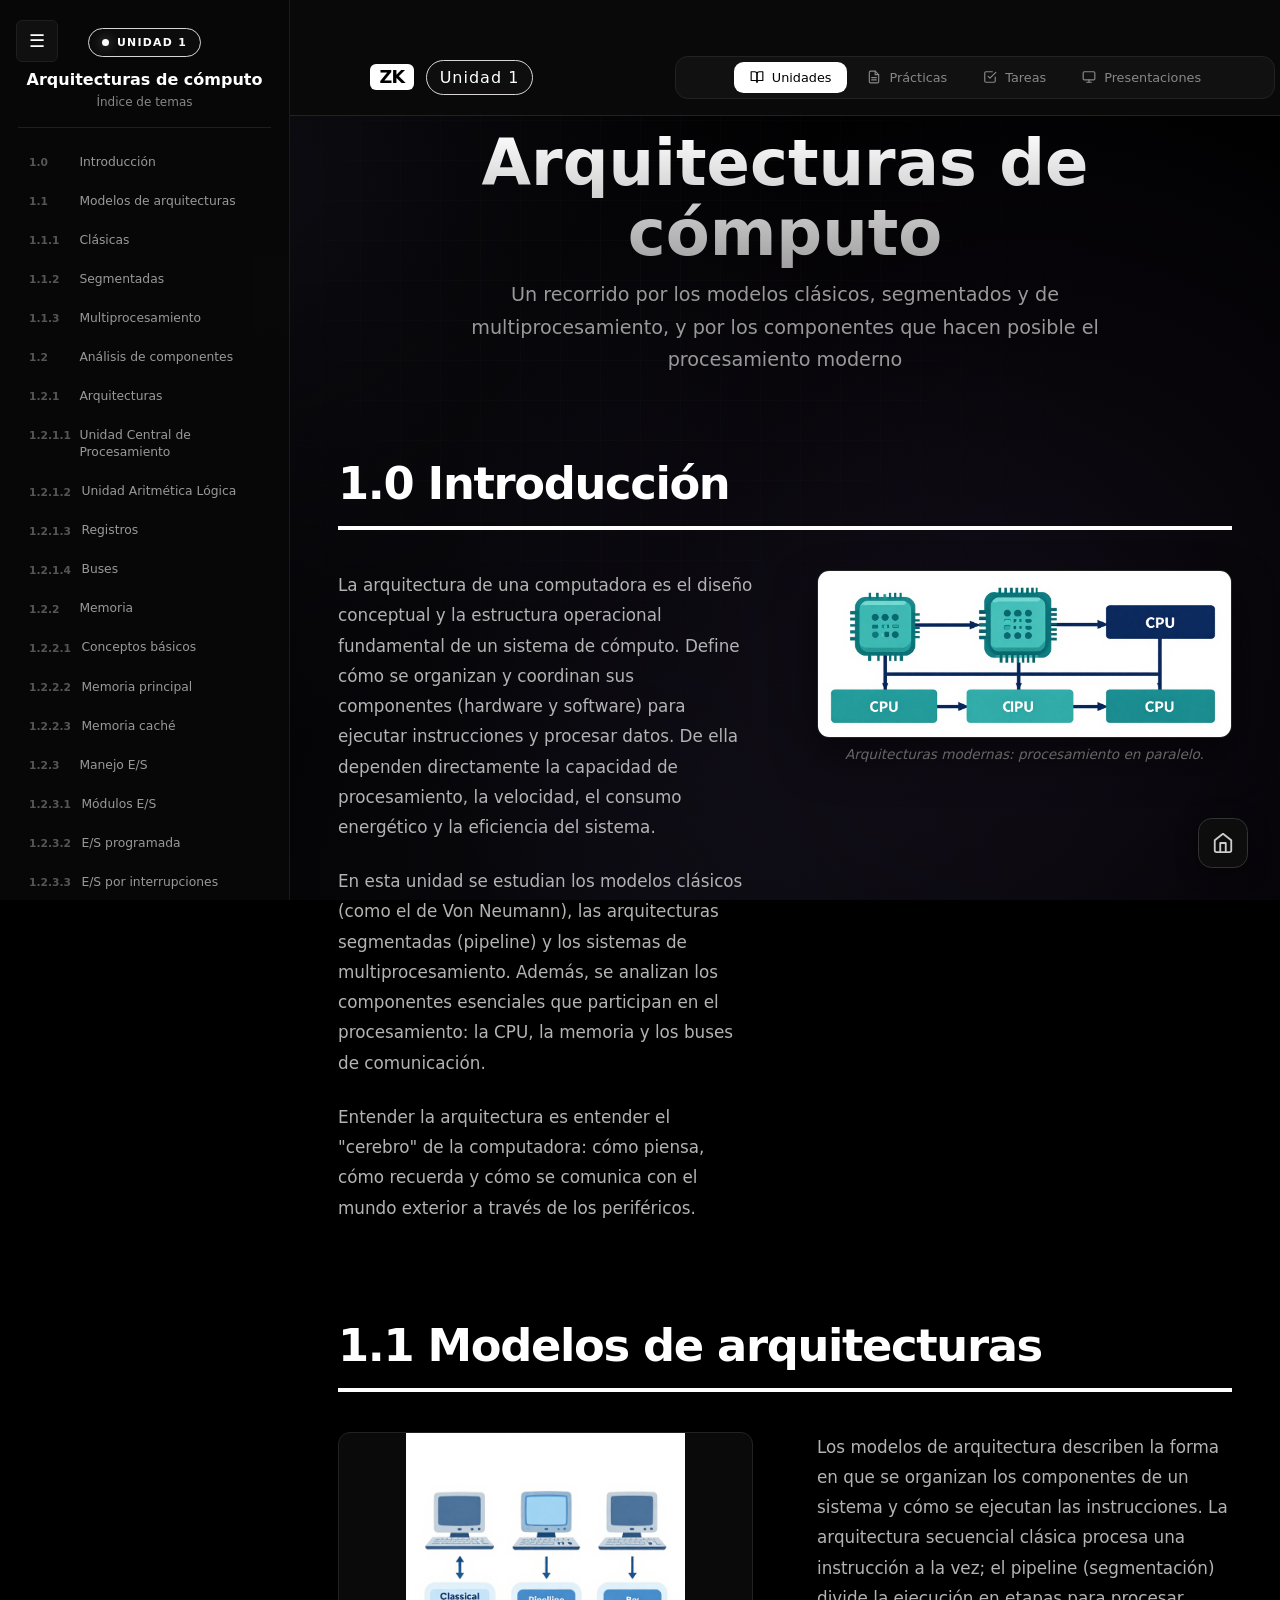
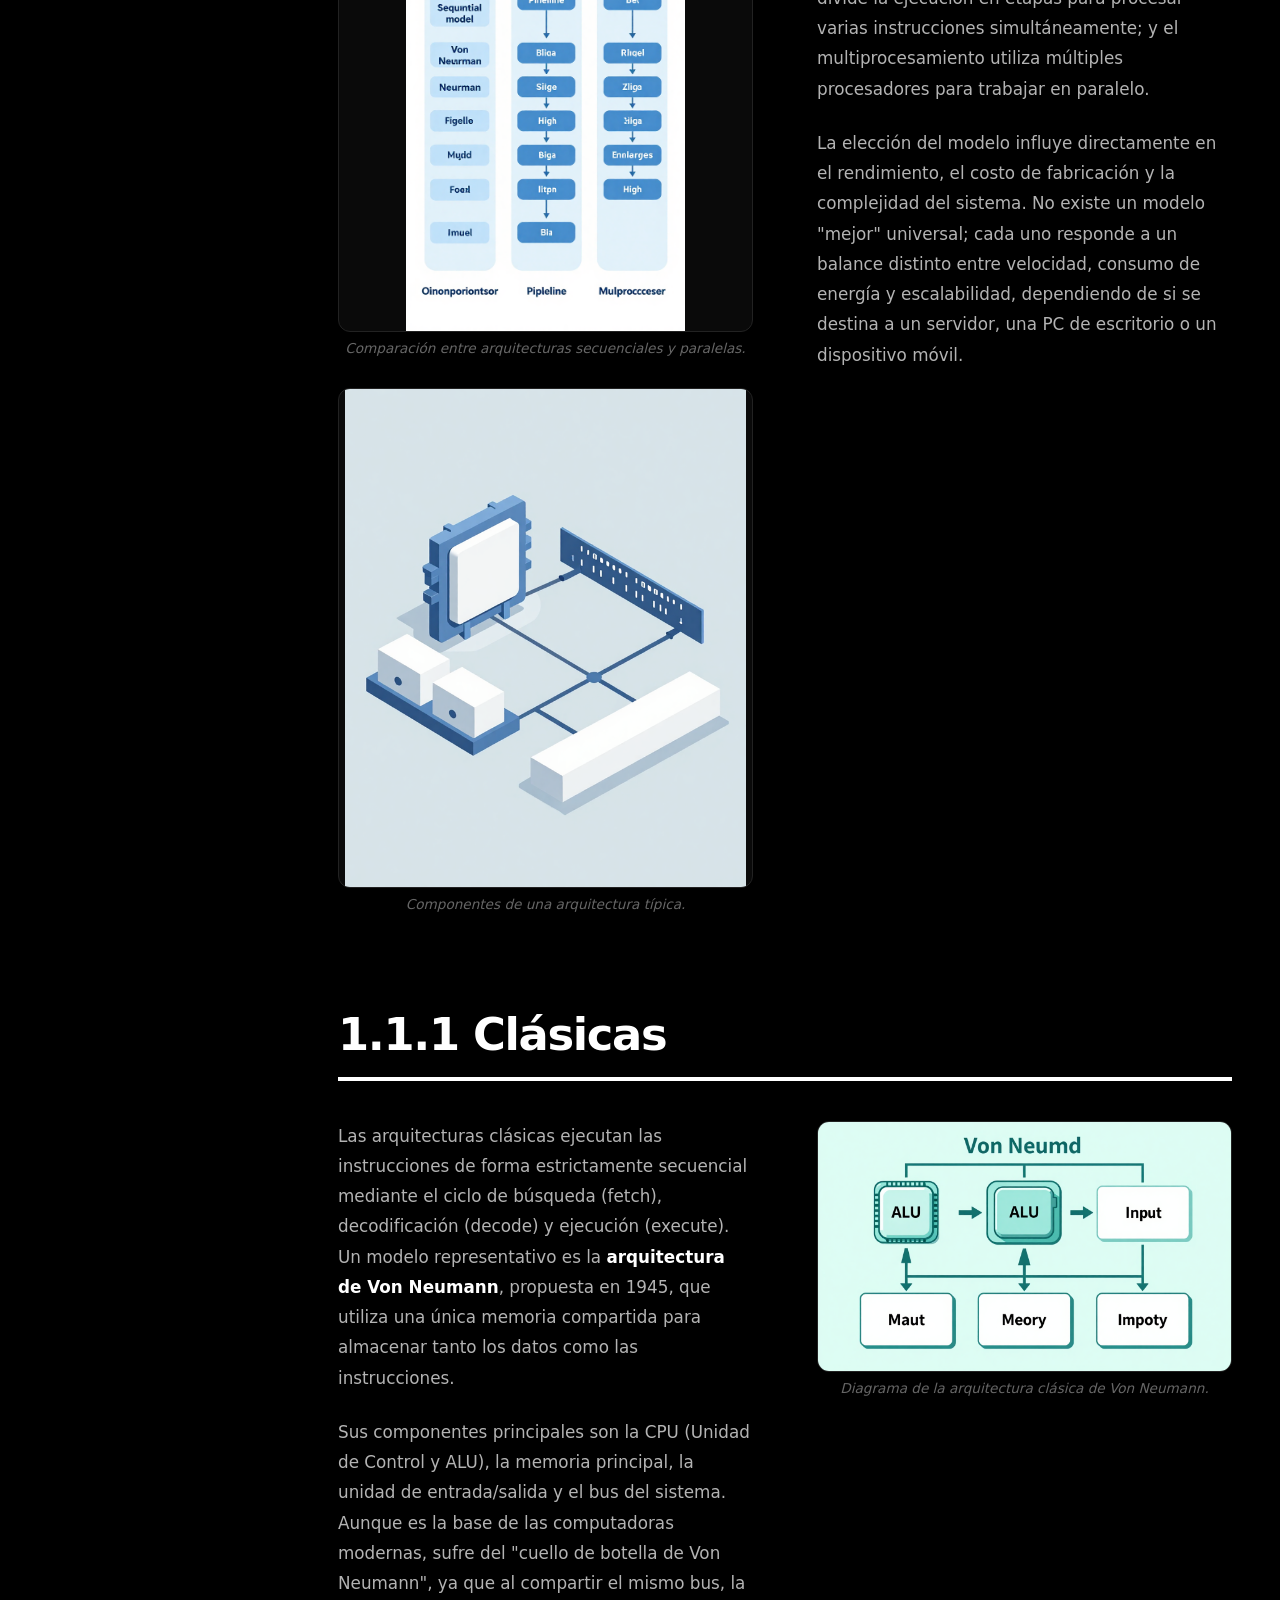
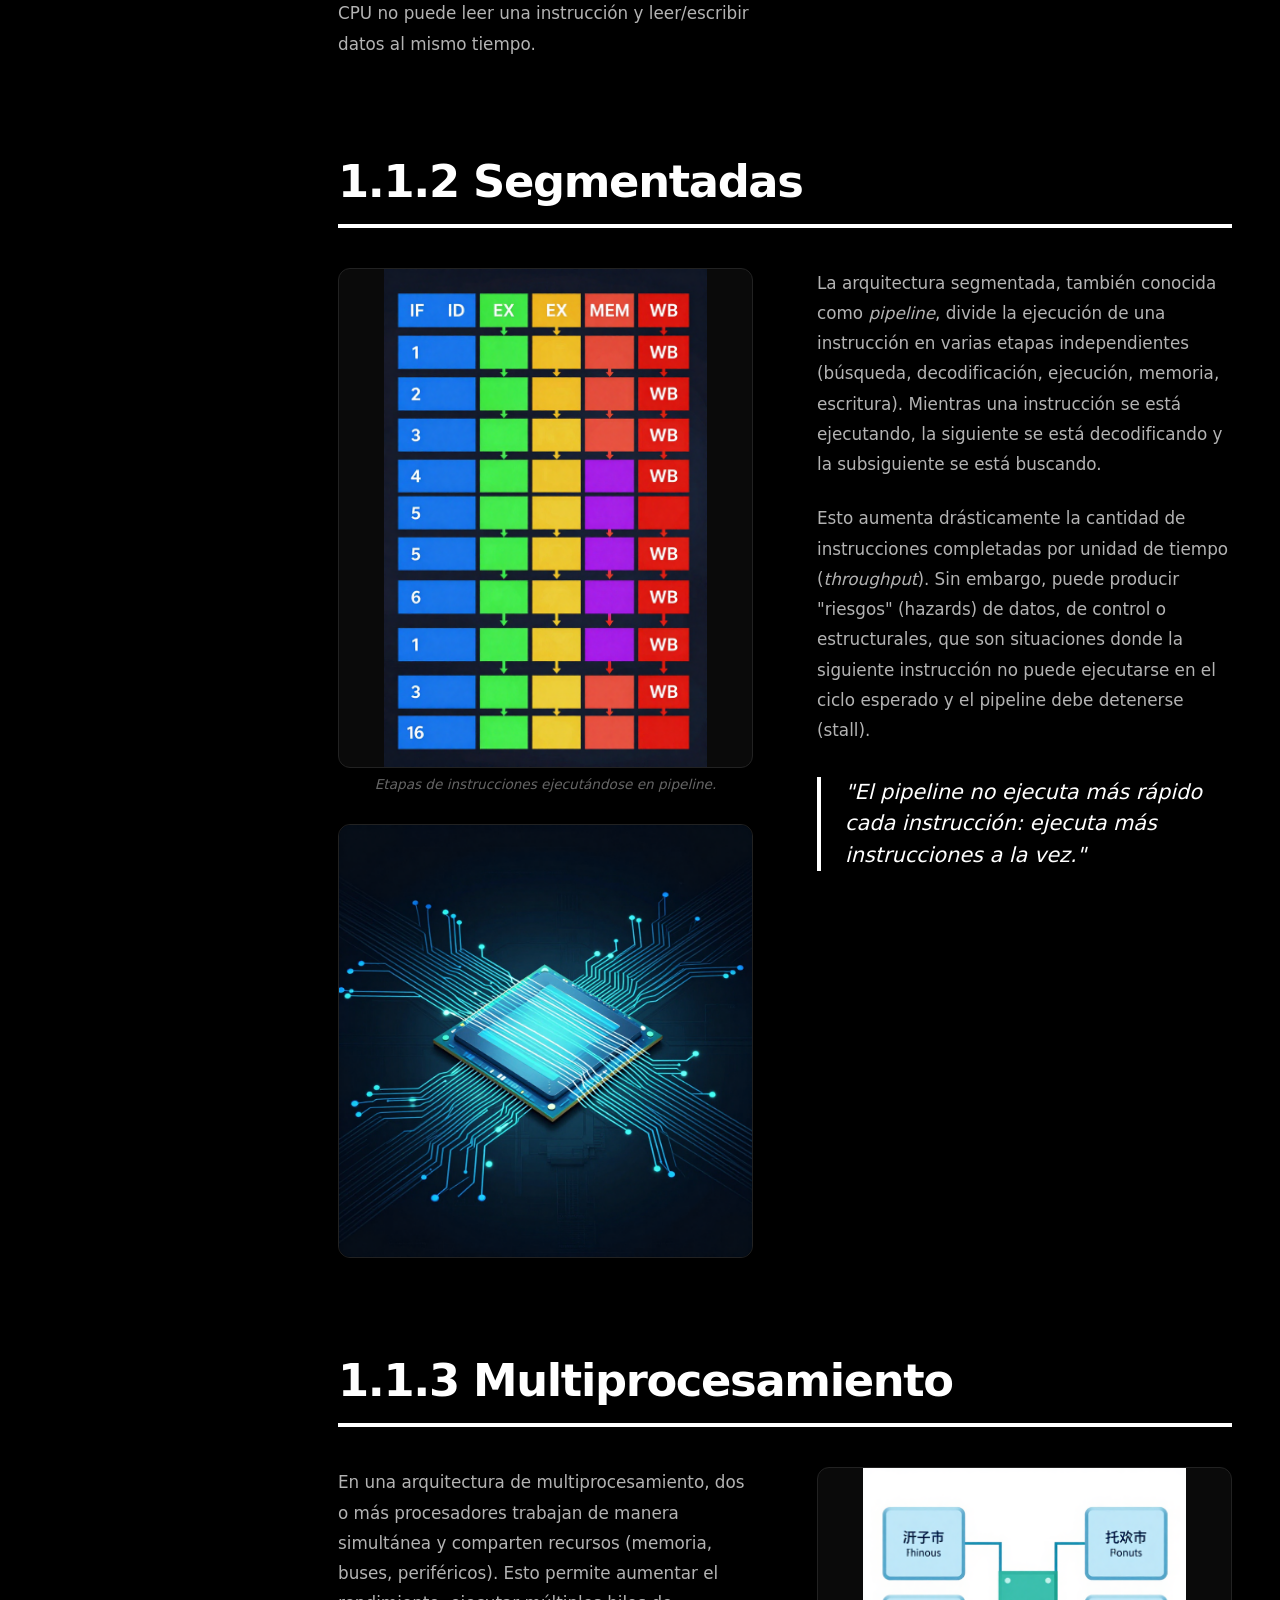
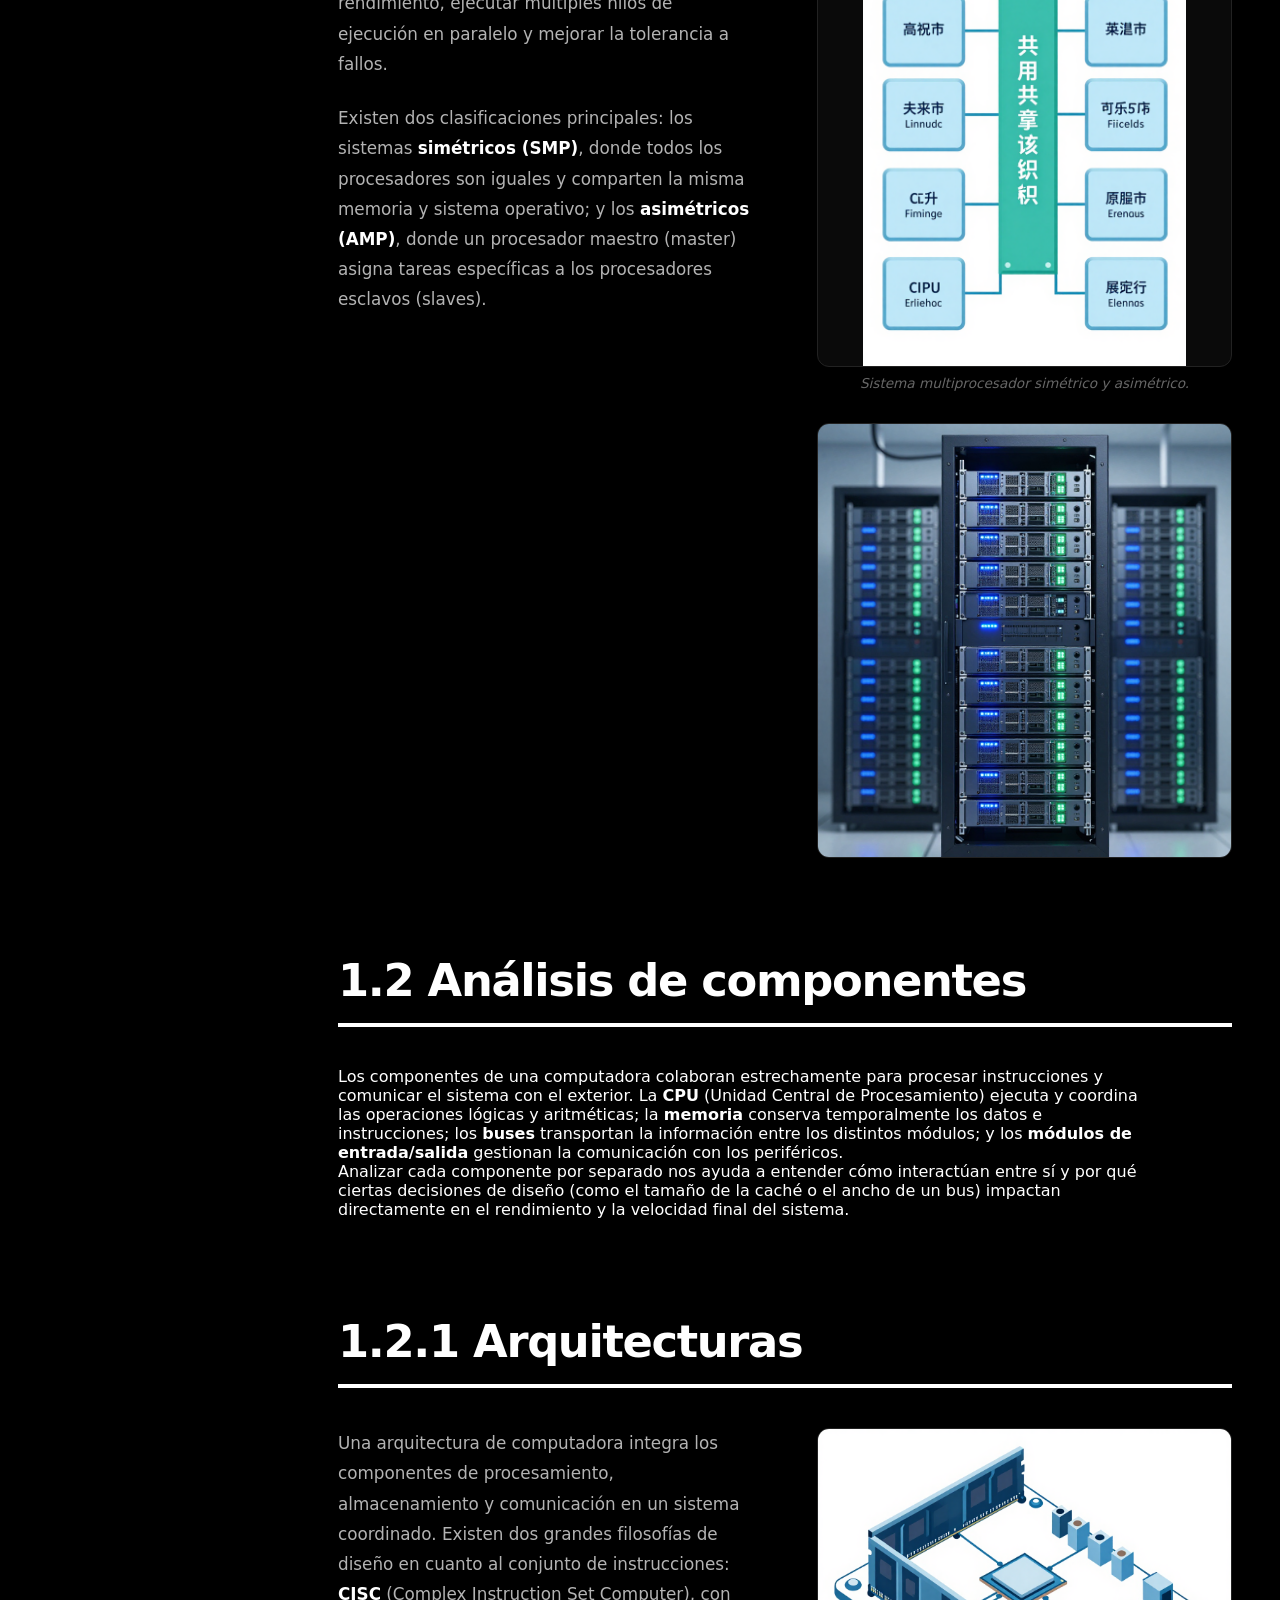
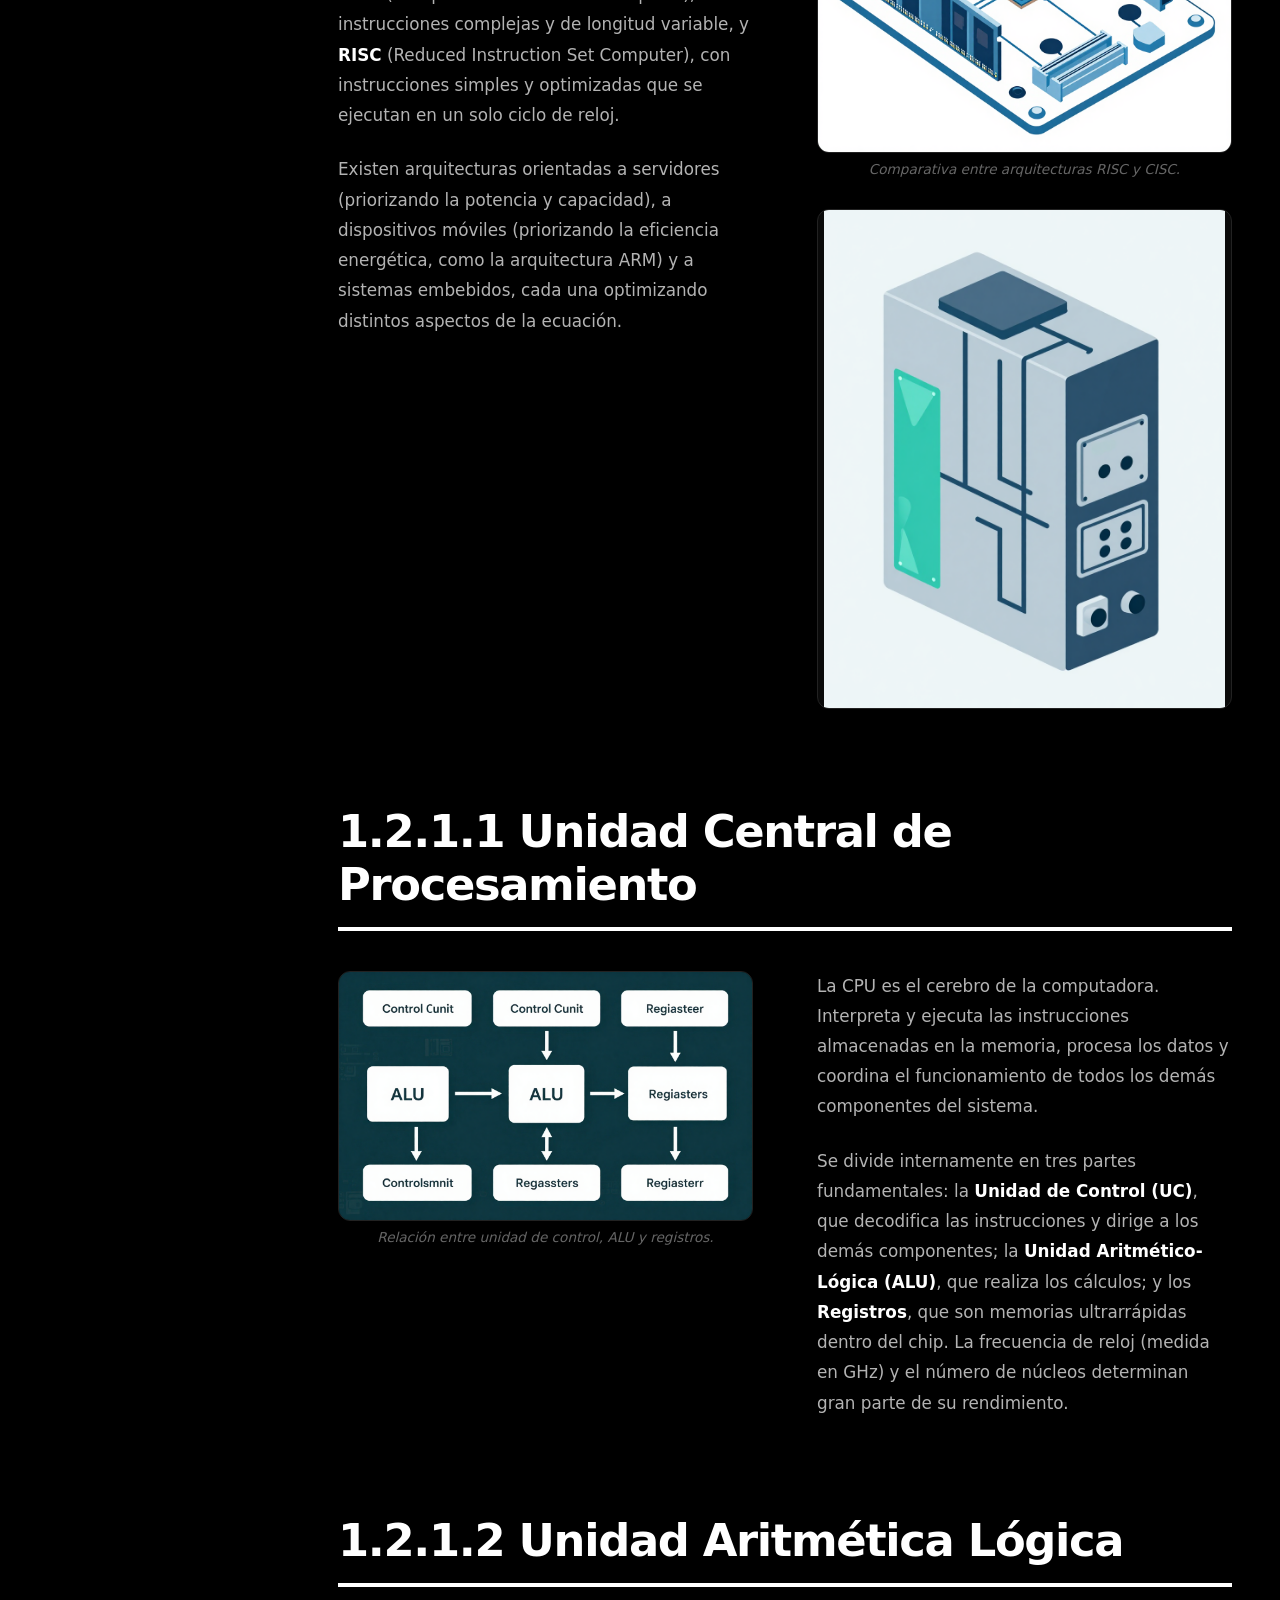
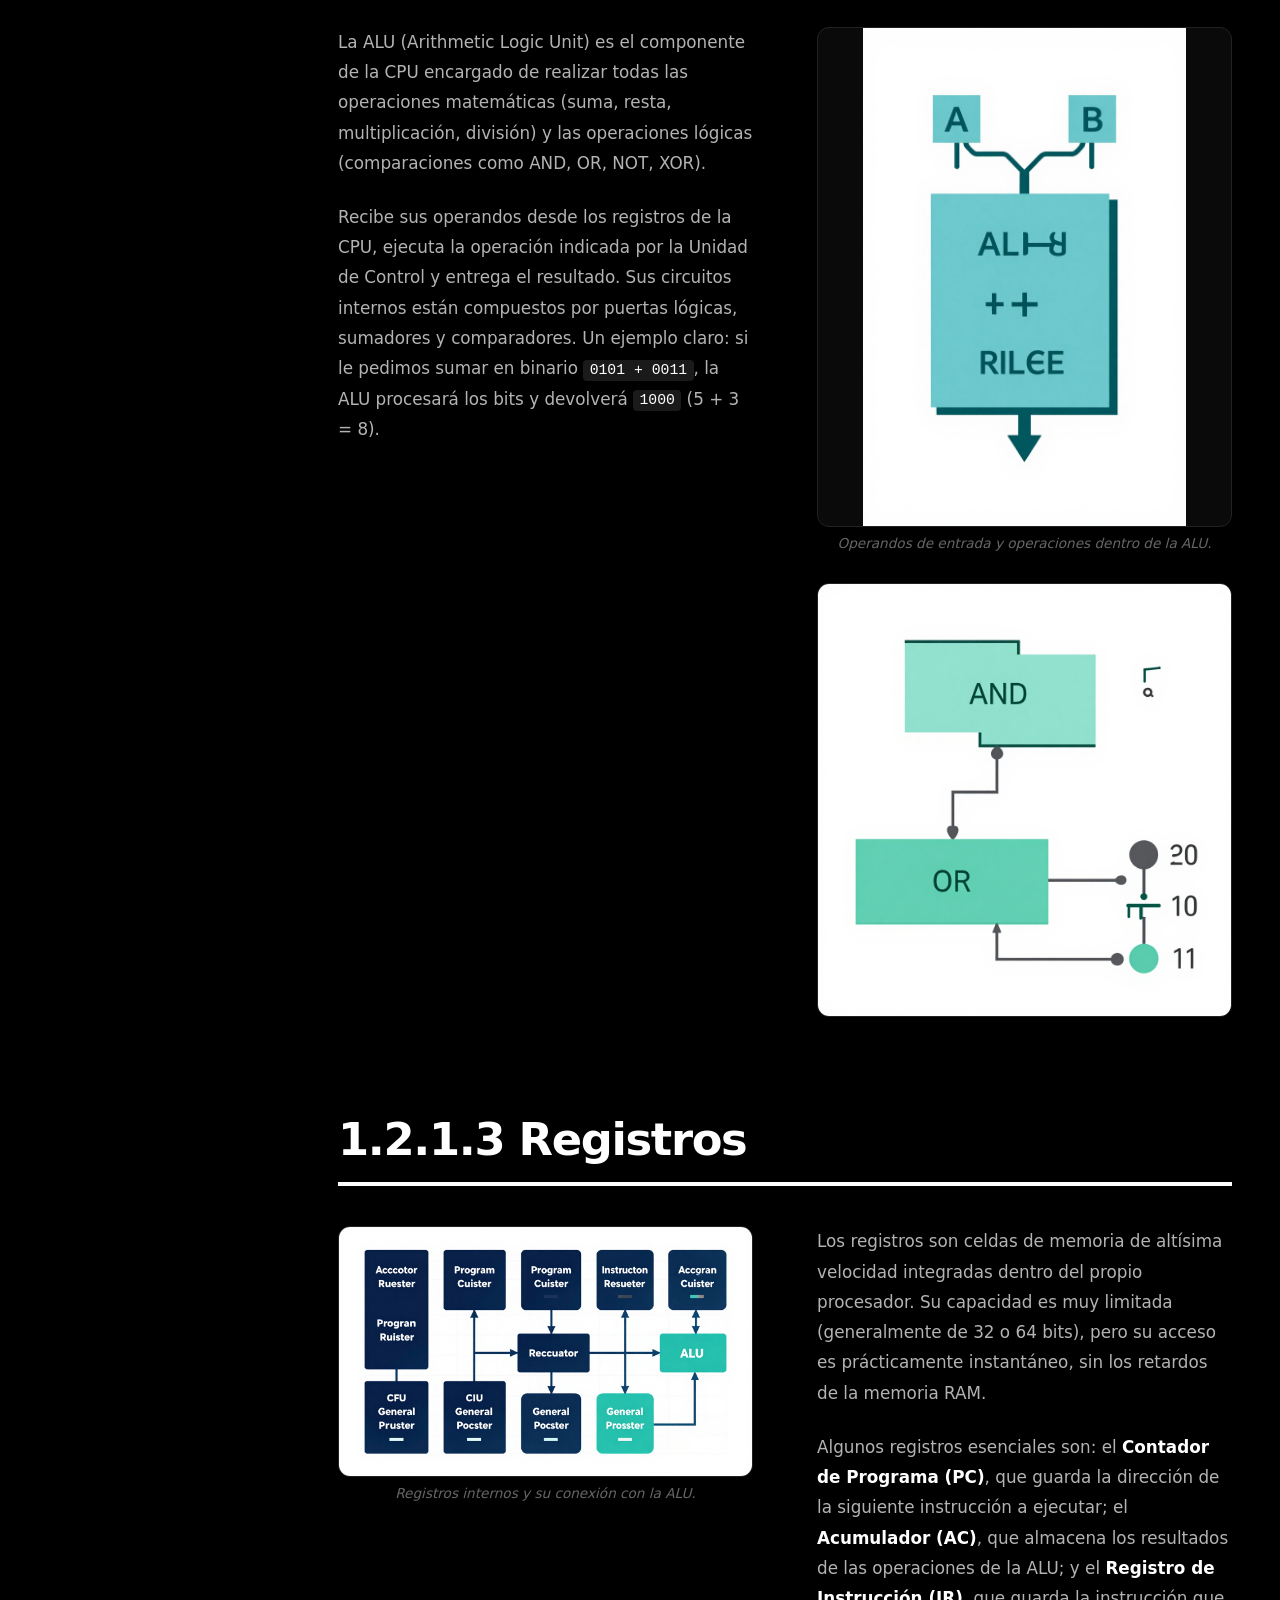
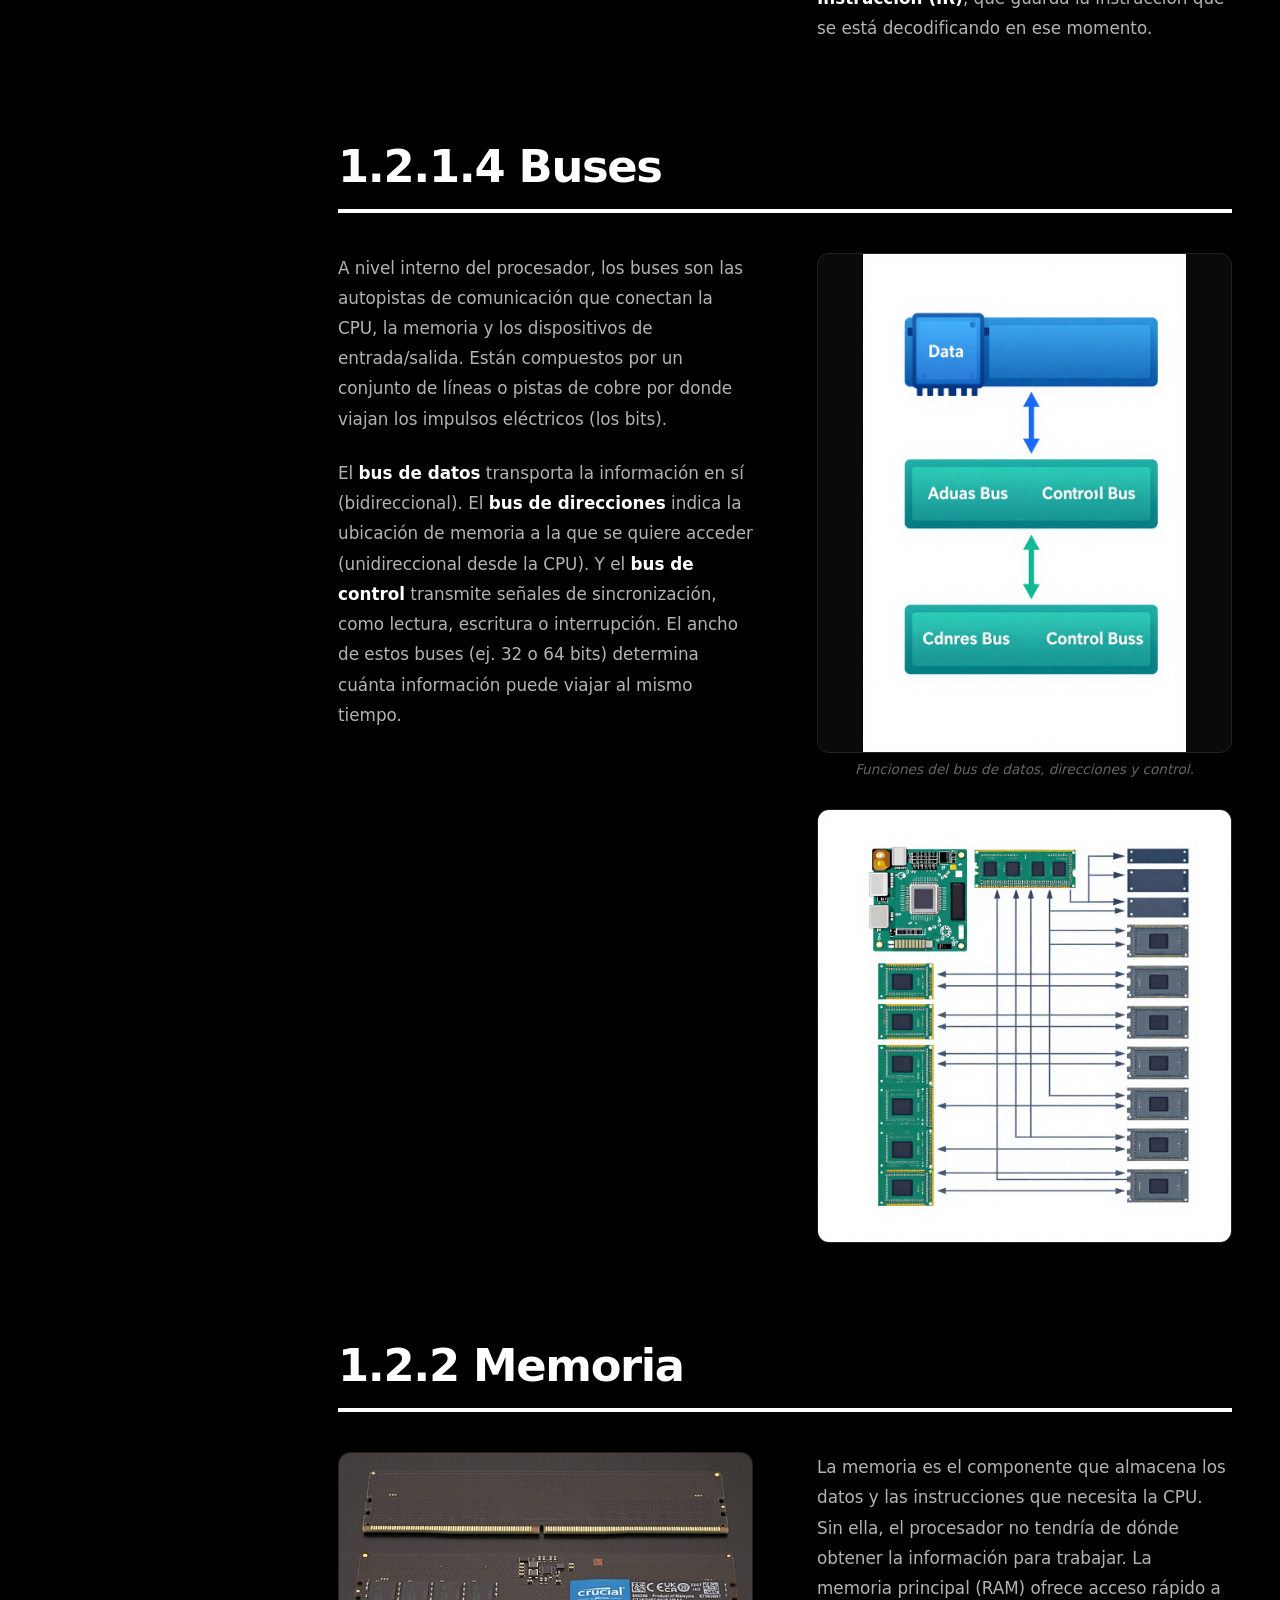
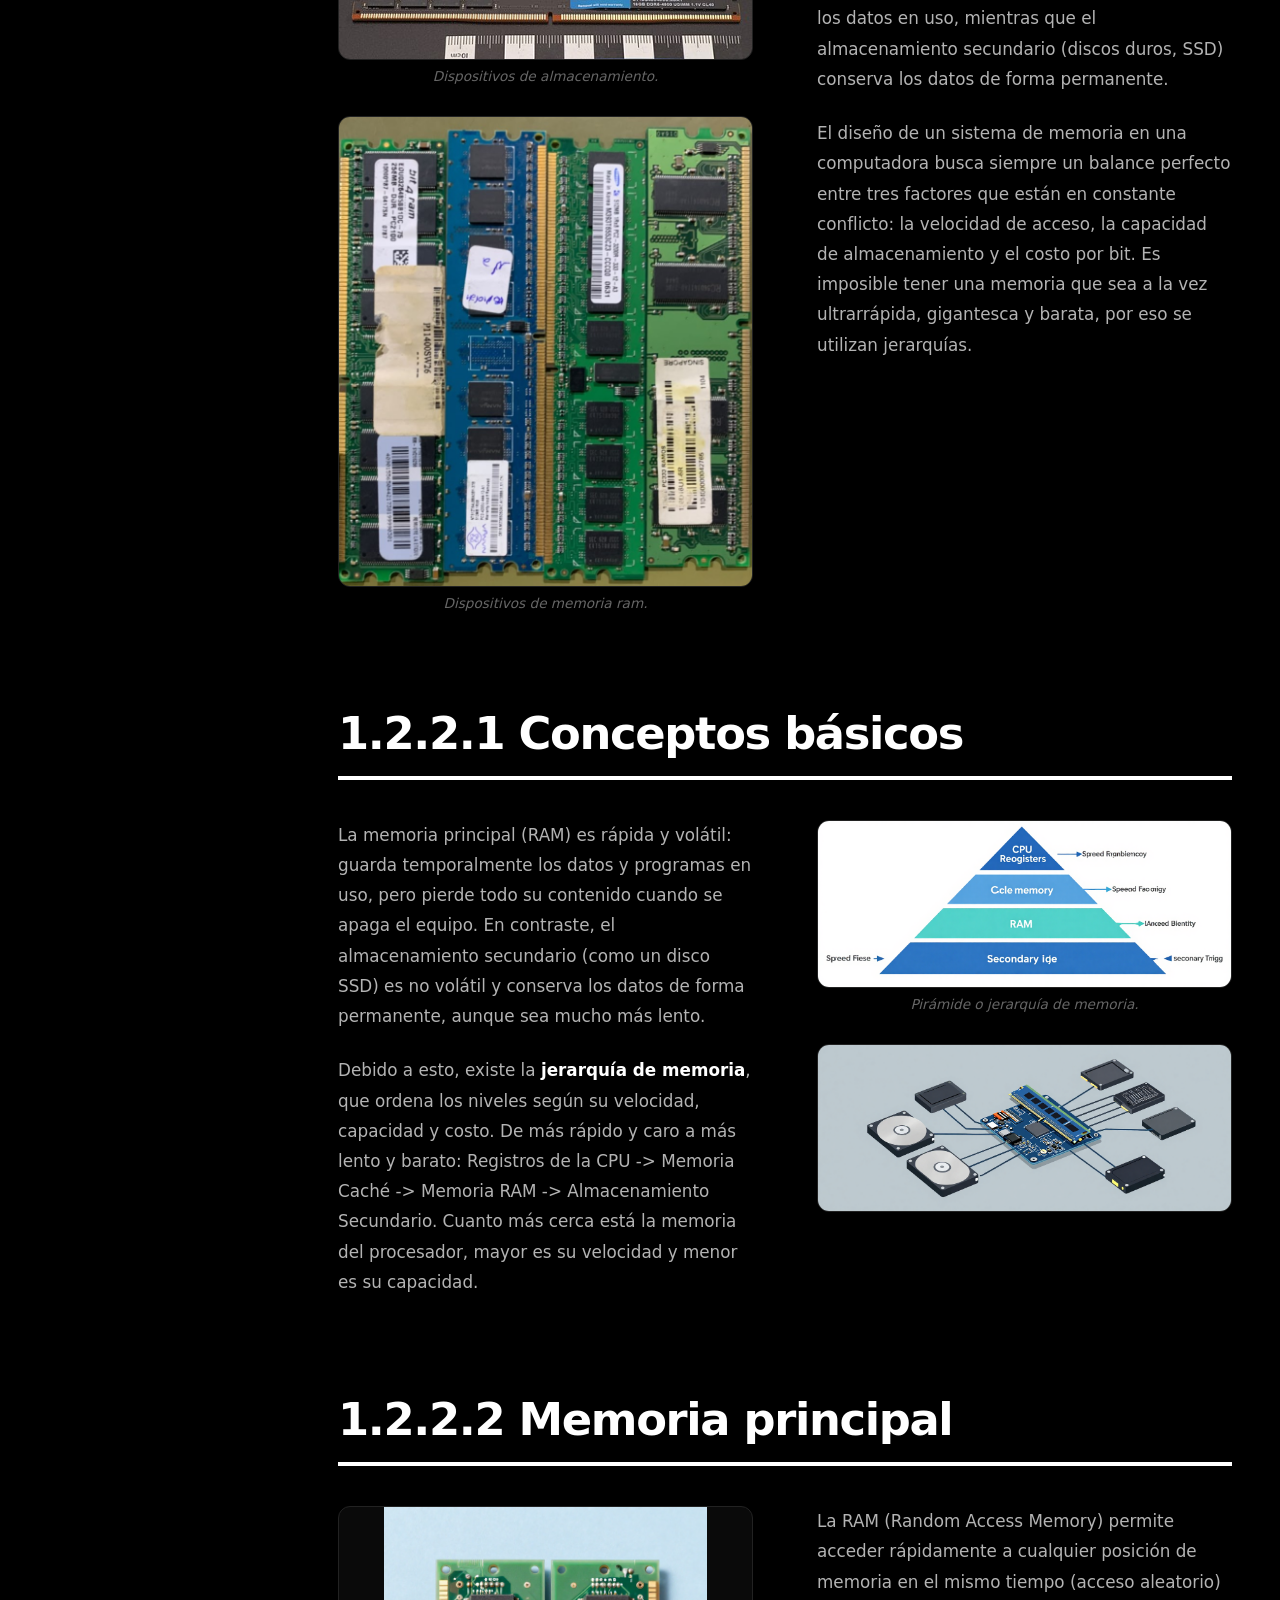
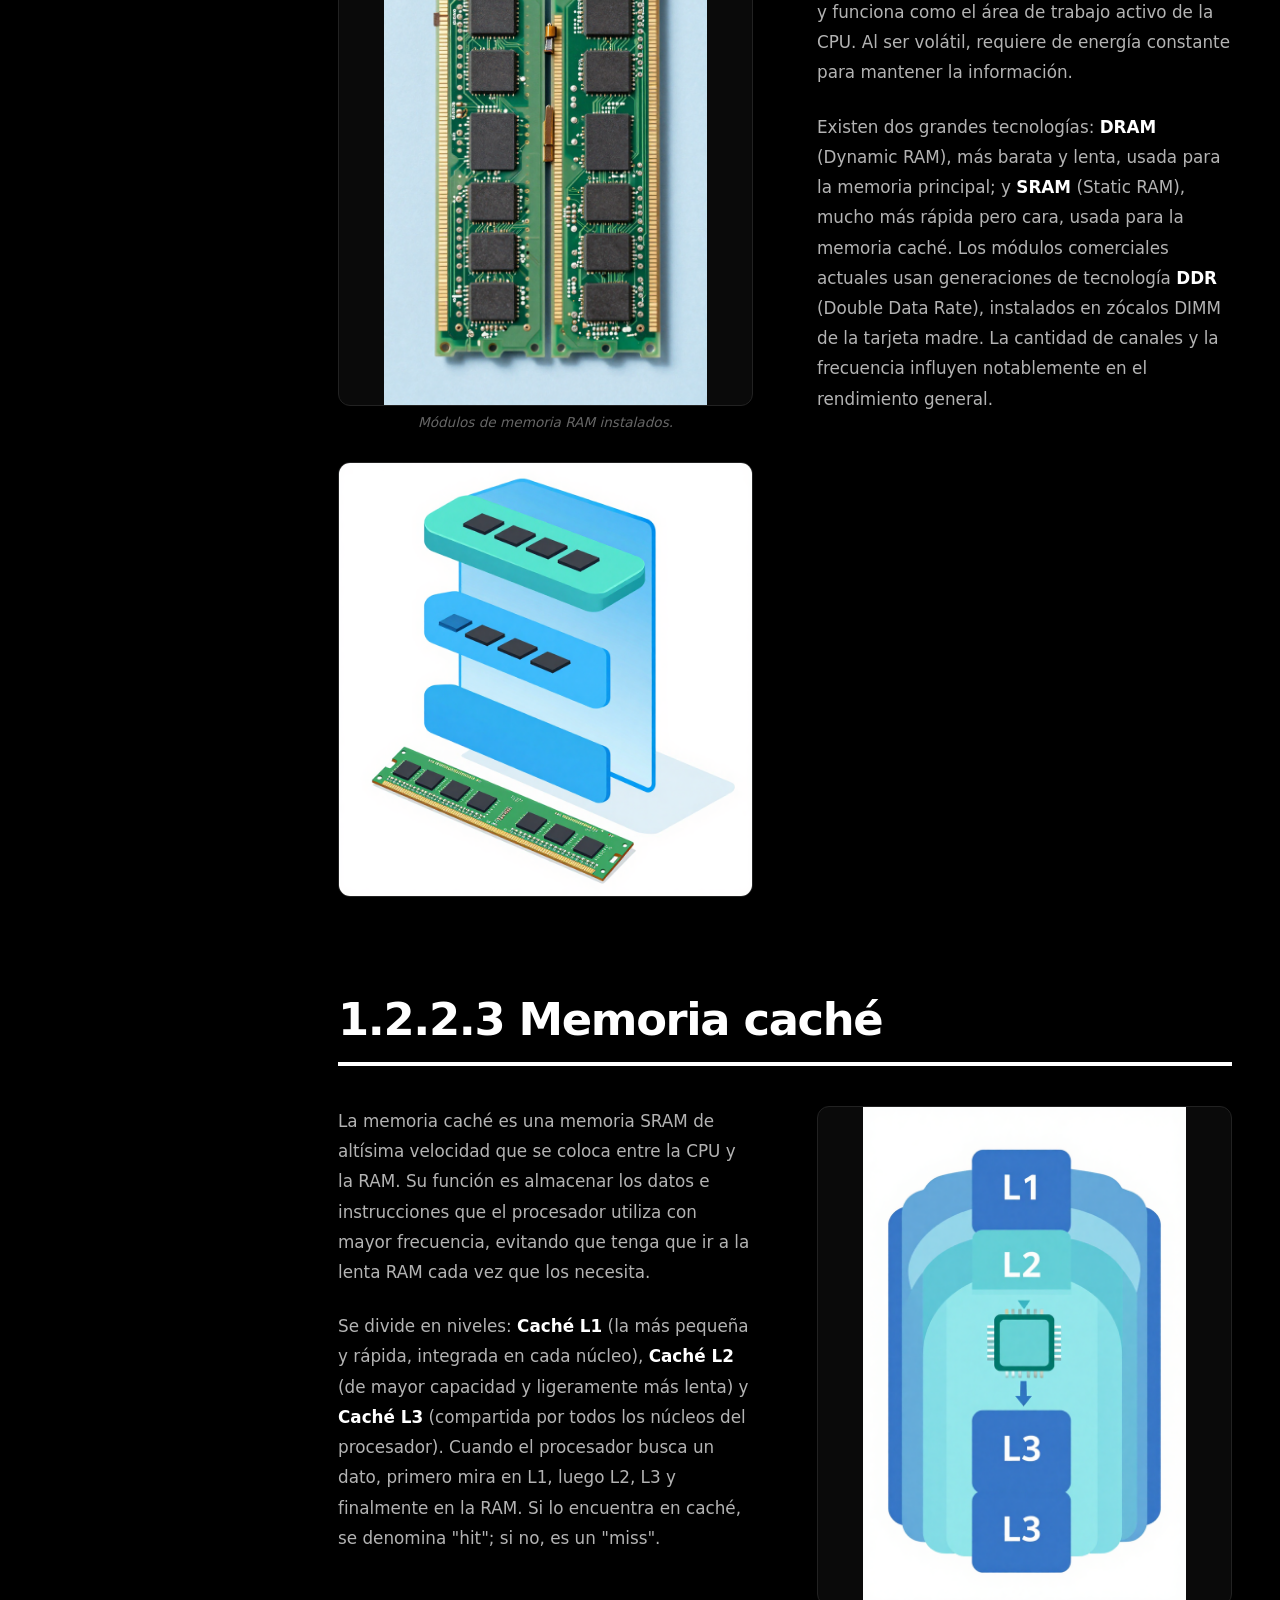
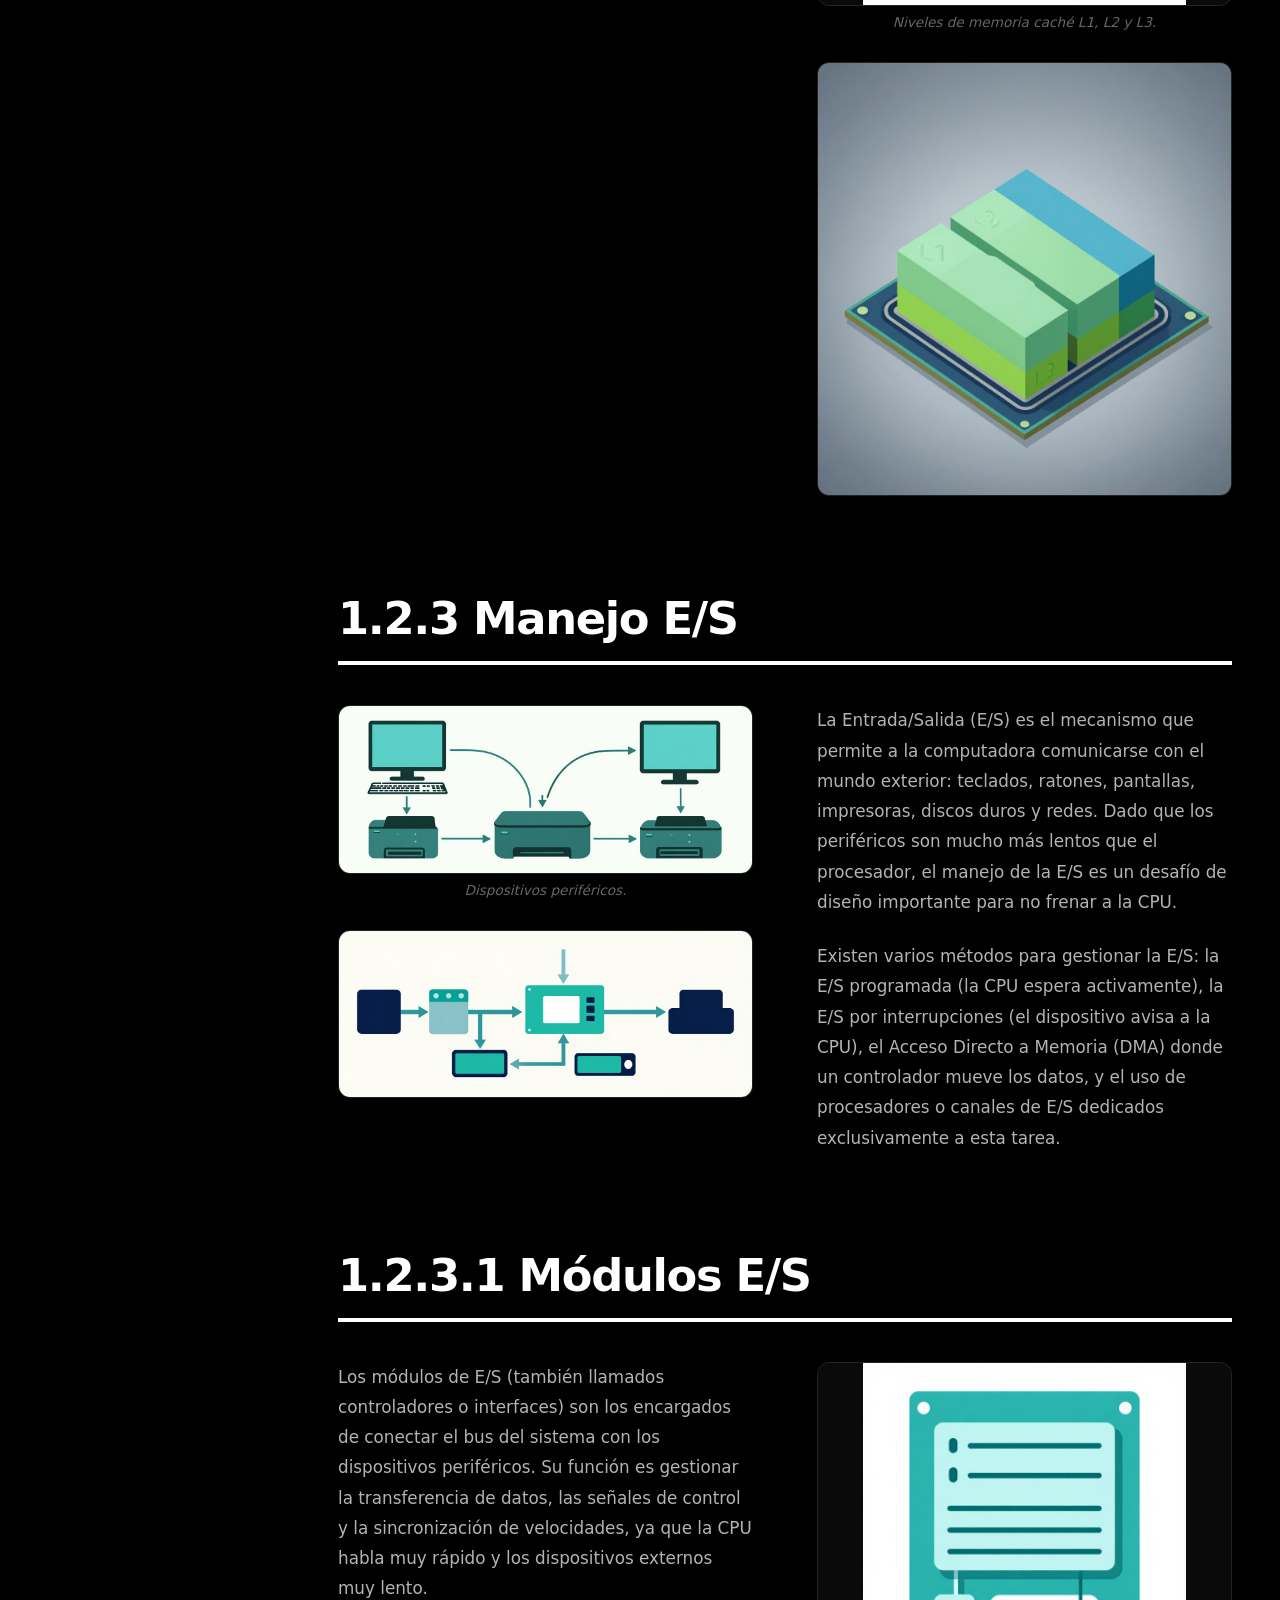
==== commit 61198286: "Final: Temario completo de las 4 unidades con presentaciones integradas, diseño responsivo y PWA" ====
--- a/unidad1.html
+++ b/unidad1.html
@@ -26,7 +26,7 @@
     </div>
     
     <nav class="sidebar-nav">
-      <a href="#tema-1-0"><span class="num">01</span> Arquitecturas de cómputo</a>
+      <a href="#tema-1-0"><span class="num">1.0</span> Introducción</a>
       <a href="#tema-1-1"><span class="num">1.1</span> Modelos de arquitecturas</a>
       <a href="#tema-1-1-1"><span class="num">1.1.1</span> Clásicas</a>
       <a href="#tema-1-1-2"><span class="num">1.1.2</span> Segmentadas</a>
@@ -107,7 +107,7 @@
 
       <!-- ========== TEMA 01 ========== -->
       <article id="tema-1-0" class="tema">
-        <h2 class="section-title">01 Arquitecturas de cómputo</h2>
+        <h2 class="section-title">1.0 Introducción</h2>
         <div class="split-layout">
           <div class="text-content">
             <p>La arquitectura de una computadora es el diseño conceptual y la estructura operacional fundamental de un sistema de cómputo. Define cómo se organizan y coordinan sus componentes (hardware y software) para ejecutar instrucciones y procesar datos. De ella dependen directamente la capacidad de procesamiento, la velocidad, el consumo energético y la eficiencia del sistema.</p>
--- a/unidades.css
+++ b/unidades.css
@@ -439,99 +439,136 @@
 
 /* Móviles */
 @media (max-width: 800px) {
-  .app-header { 
-    flex-direction: column; /* Apila todo hacia abajo */
-    padding: 1rem; 
-    gap: 1rem; 
-    height: auto; /* Permite que el header crezca según su contenido */
+ /* 1. Ajustar el Header para que no se rompa */
+    /* 1. Encabezado: Todo más compacto y el botón Siguiente a la derecha */
+  .app-header {
+    flex-direction: row;      /* Logo y botón "Siguiente" en la misma línea */
+    flex-wrap: wrap;          /* Las pestañas bajan a la siguiente línea */
+    justify-content: space-between;
+    align-items: center;
+    padding: 1rem;
+    gap: 1rem;
+    height: auto;
   }
   
-  .header-tabs { 
-    margin: 0; 
-    width: 100%; 
-    max-width: none; 
-    flex-wrap: wrap; /* Si las pestañas no caben, bajan a la siguiente línea */
+  /* El logo y el botón Siguiente se quedan arriba */
+  .header-brand { width: auto; }
+  .header-actions { width: auto; gap: 0.5rem; }
+
+  /* El botón "Siguiente" se hace más pequeño */
+  .btn-header { padding: 0.4rem 0.8rem; font-size: 0.75rem; }
+
+  /* Las pestañas del centro ocupan su propia fila completa */
+  .header-tabs {
+    width: 100%;
+    margin: 0;
+    max-width: none;
+    flex-wrap: wrap;
     justify-content: center;
   }
-  
-  .header-actions { 
-    width: 100%; 
-    justify-content: center; 
-  }
-  /* 2. Ajustar el contenido principal */
+ 
+   /* 2. CONTENIDO: El famoso margen para que el título no se corte */
   .main-content { 
-    padding: 11rem 1.5rem 3rem; /* Ajustamos el margen superior para el header apilado */
-  }
-  
-  .tema { 
-    margin-bottom: 4rem; 
-  }
-.sidebar {
-    padding-bottom: 2rem; /* Espacio extra al final del menú en celular */
-  }s
-  /* 3. Ajustar el botón flotante */
+    padding: 13rem 1.5rem 3rem; /* <-- 13rem es la clave para que no se trague el título */
+  }
+   .unit-hero {
+    margin-top: 1rem;
+    margin-bottom: 3rem;
+  }
+
+  .unit-hero h1 {
+    font-size: 2rem; /* Título un poco más chico para que quepa mejor */
+  }
+
+   /* 3. Ajustar el botón flotante y texto */
   .floating-home-btn { 
-    bottom: 1.5rem; 
-    right: 1.5rem; 
-    width: 44px; 
-    height: 44px; 
-  }
-  .floating-home-btn svg { 
-    width: 18px; 
-    height: 18px; 
-  }
-
-  /* 4. El texto en 1 columna para que se lea bien */
+    bottom: 1.5rem; right: 1.5rem; width: 44px; height: 44px; 
+  }
+  .floating-home-btn svg { width: 18px; height: 18px; }
+
   .split-layout { 
     grid-template-columns: 1fr; 
     gap: 2rem; 
   }
-}
+  .sidebar {
+    padding-bottom: 2rem; /* Espacio extra al final del menú en celular */
+  }
+  .tema { 
+    margin-bottom: 4rem; 
+  }
+}
+  /* 1. Bajar el botón de la hamburguesa un poquito */
+  .sidebar-toggle {
+    top: 1.25rem; /* Lo empujamos hacia abajo para que no se corte */
+    left: 1rem;
+    z-index: 1300; /* Aseguramos que esté por encima de todo */
+  }
+
+  /* 2. Darle espacio al header para que no se aplaste */
+  .app-header {
+    padding-top: 3.5rem; /* <-- Esto empuja el logo ZK y las pestañas hacia abajo, lejos del botón ☰ */
+    flex-direction: row;
+    flex-wrap: wrap;
+    justify-content: space-between;
+    align-items: center;
+    gap: 1rem;
+    height: auto;
+  }
+
+  /* El resto de tus reglas para el header (brand, tabs, etc.) se quedan igual */
+  /* ... */
 
 @media (max-width: 600px) {
  /* 1. Ajustar el Header para que no se rompa */
+    /* 1. Encabezado: Todo más compacto y el botón Siguiente a la derecha */
   .app-header {
-    flex-direction: column;
+    flex-direction: row;      /* Logo y botón "Siguiente" en la misma línea */
+    flex-wrap: wrap;          /* Las pestañas bajan a la siguiente línea */
+    justify-content: space-between;
+    align-items: center;
     padding: 1rem;
     gap: 1rem;
     height: auto;
   }
-  
+
+  /* El logo y el botón Siguiente se quedan arriba */
+  .header-brand { width: auto; }
+  .header-actions { width: auto; gap: 0.5rem; }
+
+  /* El botón "Siguiente" se hace más pequeño */
+  .btn-header { padding: 0.4rem 0.8rem; font-size: 0.75rem; }
+
+  /* Las pestañas del centro ocupan su propia fila completa */
   .header-tabs {
+    width: 100%;
     margin: 0;
-    width: 100%;
     max-width: none;
-    flex-wrap: wrap; /* Si no caben las pestañas, bajan a la siguiente línea */
+    flex-wrap: wrap;
     justify-content: center;
   }
-  
-  .header-actions {
-    width: 100%;
-    justify-content: center;
-  }
-
-  /* 2. Ajustar el contenido principal */
+  .header-tab { padding: 0.4rem 0.6rem; }
+  .header-tab span { display: block; font-size: 0.75rem; } /* Mostramos el texto */
+
+  /* 2. CONTENIDO: El famoso margen para que el título no se corte */
   .main-content { 
-    padding: 11rem 1.5rem 3rem; /* Ajustamos el margen superior para el header apilado */
-  }
-  
-  .tema { 
-    margin-bottom: 4rem; 
-  }
-
-  /* 3. Ajustar el botón flotante */
+    padding: 13rem 1.5rem 3rem; /* <-- 13rem es la clave para que no se trague el título */
+  }
+
+  .unit-hero {
+    margin-top: 1rem;
+    margin-bottom: 3rem;
+  }
+
+  .unit-hero h1 {
+    font-size: 2rem; /* Título un poco más chico para que quepa mejor */
+  }
+
+  /* 3. Ajustar el botón flotante y texto */
   .floating-home-btn { 
-    bottom: 1.5rem; 
-    right: 1.5rem; 
-    width: 44px; 
-    height: 44px; 
-  }
-  .floating-home-btn svg { 
-    width: 18px; 
-    height: 18px; 
-  }
-
-  /* 4. El texto en 1 columna para que se lea bien */
+    bottom: 1.5rem; right: 1.5rem; width: 44px; height: 44px; 
+  }
+  .floating-home-btn svg { width: 18px; height: 18px; }
+
   .split-layout { 
     grid-template-columns: 1fr; 
     gap: 2rem; 
@@ -539,6 +576,29 @@
   .sidebar {
     padding-bottom: 2rem; /* Espacio extra al final del menú en celular */
   }
+    .tema { 
+    margin-bottom: 4rem; 
+  }
+    /* 1. Bajar el botón de la hamburguesa un poquito */
+  .sidebar-toggle {
+    top: 1.25rem; /* Lo empujamos hacia abajo para que no se corte */
+    left: 1rem;
+    z-index: 1300; /* Aseguramos que esté por encima de todo */
+  }
+
+  /* 2. Darle espacio al header para que no se aplaste */
+  .app-header {
+    padding-top: 3.5rem; /* <-- Esto empuja el logo ZK y las pestañas hacia abajo, lejos del botón ☰ */
+    flex-direction: row;
+    flex-wrap: wrap;
+    justify-content: space-between;
+    align-items: center;
+    gap: 1rem;
+    height: auto;
+  }
+
+  /* El resto de tus reglas para el header (brand, tabs, etc.) se quedan igual */
+  /* ... */
 }
 /* ===== BOTÓN VOLVER AL MENÚ (RESTAURADO) ===== */
 .unit-footer {
